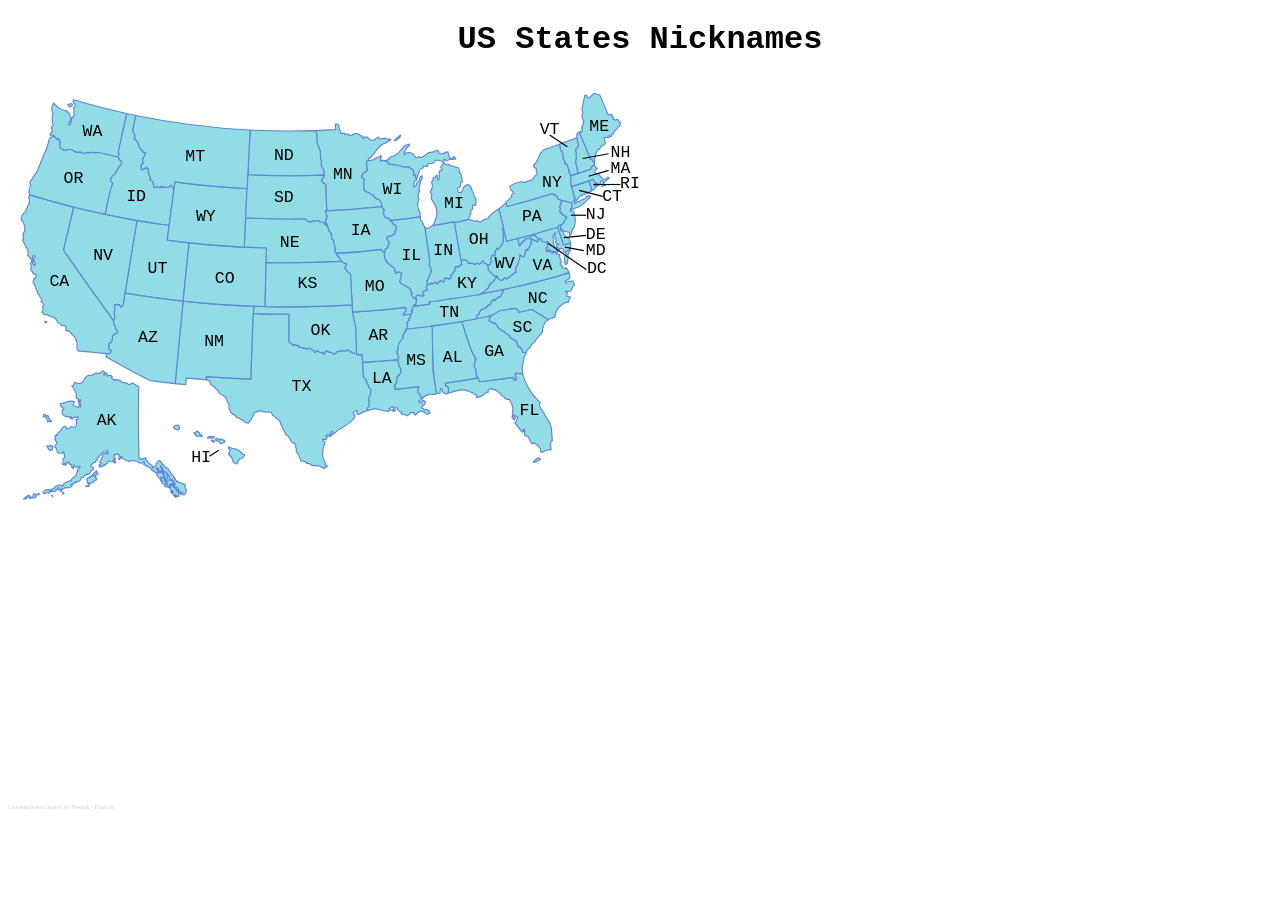
==== index.html @ b3bc98af "Rename main file to index.html" ====
<!DOCTYPE html>
<html lang="ru">
<head>
    <meta charset="UTF-8">
    <meta name="viewport" content="width=device-width, initial-scale=1.0">
    <title>US State Nicknames Interactive Map | StateMap</title>
    <meta name="description" content="Explore all 50 US state nicknames on an interactive map. Learn the meaning behind every state nickname in one place.">
    <meta name="keywords" content="US state nicknames, American states map, state nicknames interactive map, United States geography">
    <meta name="author" content="Alex Akimov">
    <meta name="robots" content="index, follow">
    <link rel="icon" type="image/png" href="favicon.png">
    <style>
    .cmm-usa{display:none;margin:0 auto;padding:10px}.cmm-usa svg{width:50%;;z-index:99}.cmm-usa svg path{stroke-linecap:round;stroke-linejoin:round;stroke-miterlimit:10}.cmm-usa-hover-state-info{position:relative;margin:-40px auto 20px auto;display:none;box-sizing:border-box;padding:.75em;width:300px;border-radius:10px;background:#fff;box-shadow:0 0 20px #999;font-size:14px;z-index:100}.cmm-usa-hover-state-info span{display:block;line-height:1.5em}.cmm-usa-hover-state-info span:first-child{font-weight:bold;text-align:center}.cmm-usa-listview{width:100%;text-align:center;margin:1em 0}.cmm-usa-listview ul{vertical-align:top;list-style:none;display:inline-block;text-align:left;margin:0;padding:0}.cmm-usa-listview ul li{padding:0;margin:0}.cmm-usa-listview ul li span{display:inline-block;position:relative;height:12px;width:12px;border-radius:12px;color:black;text-align:center;line-height:12px;font-weight:bold;border:1px solid #999;opacity:1.0;margin-right:.5em}.cmm-usa-listview ul li span::after{content:"\2B9E";position:relative;color:#333;font-size:12px}.cmm-usa-listview ul li a{display:inline-block;margin:.5em 1em .5em 0;color:#ccc;text-decoration:none}.cmm-usa-listview ul li a.cmm-usa-live-link{color:#000;text-decoration:underline;cursor:pointer}.cmm-usa-title{width:100%;text-align:center;font-weight:bold}.cmm-usa-credit-link{text-align:center}
    </style>
</head>
<body>
    <h1 style="font-family:'Courier New', Courier, monospace; text-align: center;">US States Nicknames</h1>
    <!-- HTML start -->
    <div id="cmm-usa" class="cmm-usa" style="display: flex;justify-content: center; align-items: center;">
        <div class="cmm-usa-title">

        </div>
        <svg class="cmm-usa-svg" version="1.1" xmlns="http://www.w3.org/2000/svg" xmlns:xlink="http://www.w3.org/1999/xlink" x="0px" y="0px" viewBox="0 0 535 350" preserveAspectRatio="xMidYMid meet">
            <defs>
                <filter class="cmm-usa-blur-filter">
                    <feOffset result="shadowState" in="SourceAlpha" dx="1" dy="1">

                    </feOffset>
                    <feGaussianBlur result="blurredState" in="shadowState" stdDeviation="3">

                    </feGaussianBlur>
                </filter>
            </defs>
            
            <g class="cmm-usa-states">
                <title>USA Map</title>
                <desc>An image of the United States, with clickable states.</desc>
                <a class="cmm-usa-state-tx">
                    <title>

                    </title>
                    <desc>

                    </desc>
                    <path d="M199.4251251,189.2160797c7.2743378,0.2913666,22.6705017,0.5180817,30.0319824,0.548233v23.984436 l1.1477966,0.1199341l1.9873505,2.1243134l1.2848663-0.4968262l3.7175598,0.942276l0.2227325,1.5418396h2.4498138 c0.832489,0.2917633,2.9932404,1.2310181,3.8717957,0.7366638l0.9593811,1.0450592l1.233429-1.1992493l2.021637,0.4968414 l0.9079285,1.353363l1.4219666,0.1199341l0.7537994,1.7131805l2.1928101-1.781723 c0.411377,1.0396729,2.0942993,1.6600189,3.0151978,2.038681l1.2164001-0.5995636l1.1134949,1.6788788l2.2785339-2.9809113 l1.3876648,1.0621643l2.723999,0.4625397l2.2784424,1.4733582l1.4048157-0.839447l0.2741699-0.9765167 c2.2579956-0.6747284,5.8496399-1.9001617,8.1204224-0.7709503l1.4561768-1.2677307 c1.1098633,0.4246368,3.0715942,1.5834045,3.8203125,2.5185547c1.1283264,0.3187256,4.4321289,0.8593292,5.0197144,2.0898895 l0.9935608-0.4968414l2.5869141,0.1884766c0.2617798,4.1310425,0.9211731,14.8753967,1.1820984,19.1361237 c1.0354309,0.4924011,2.3343811,2.5057373,2.8609619,3.4777374l-0.3939819,1.3020325l1.6788635,1.8845062l0.1542358,1.5418396 l1.5760803,1.4219208l0.394104,3.2036285c-0.2792969,1.2515259-1.0801392,3.8928833-1.9187317,4.8825378l0.513916,1.23349 l-0.6338501,1.3876648l0.7194824,0.8223572l-0.0342712,2.5526123l-2.0043945,3.0323486l1.0108032,1.5075378 c-2.0828857,0.1380615-6.2738647,2.2582397-8.0690613,3.2893372l-1.627533-0.6167297l0.3426514-2.8781738l-1.3020325,0.0856934 l-0.5653687,1.0793152l-1.421875,0.2398071l0.3425598,1.7988281l0.7880859,0.137085l0.2912292,2.3127747 c-2.8308411,4.9264221-9.2406616,8.2242126-14.0994568,10.758728c-0.9596252,1.0215759-3.1555481,2.9177856-4.4371948,3.4946594 c0.0000916,0.0001831-2.7238159,2.4500732-2.7238159,2.4500732l-0.3939819-0.7538147l3.4605408-2.5869141l-1.2677307-1.3362732 l-0.9250793,0.5482483v1.7303162l-1.4562683,1.2848816l-1.1477966-0.719574l-1.9187317,1.2677307l1.8502502,0.7367249 l-1.4734192,2.4840698l-0.7194824-0.6167297l-2.2614136,0.1027832l0.9936523,1.5932617l1.2848816,0.513916l-1.7303162,5.4307861 l-0.3426514,6.7327576c0.2453308,1.4515686,1.4425659,4.0793762,2.2442627,5.3108521l-0.0684814,2.0386963l1.5760803,0.4796753 l-0.0513306,1.23349l-2.3470459,0.6338501l-0.0343018,0.9251404c-0.7138367-0.3313904-2.7796631-1.1704407-3.117981-1.9530334 c-1.5922394-0.6454468-5.1495514-0.7624512-6.8527069-0.6510315c-0.8998413-0.6984558-2.8785553-1.9324341-3.9917297-2.1928406 l-0.7708435,0.2741089l-1.5932312-1.6104126l-3.1008453-0.3083496c-0.8218384-0.9920044-1.7719421-4.2077026-2.1243134-5.4479675 c-0.0001068,0.0000916-2.0729828-2.6724548-2.0729828-2.6724548l0.1027832-2.2956543l-0.7024536-1.0964355l0.2741699-1.6960449 l-1.4048157-2.004425l-1.3020325-0.2912292l-1.3362274-1.2334595l-0.5825195-1.6275635l-2.1071777-2.9980469 c-1.8202209-0.5857544-2.501297-1.7095947-2.7751617-3.5292664c-0.0001678,0.0001526-1.7990875-2.84375-1.7990875-2.84375 l-0.5139313-2.0215149l-1.1306458-1.4562073c0.0334473-2.6547852-1.8124084-4.0428162-3.8889313-5.2594604l-0.5310822-1.1135559 l-2.175766-0.9936218l-1.4732971-2.7582397c-0.6101227-0.052002-3.6165771,0.0467834-4.0602264-0.4283447 c0,0.000061-4.0259094-0.2911377-4.0259094-0.2911377l-1.8331146-0.976532l-0.9765167,1.3705139 c-0.796875-0.3670349-2.1825562-0.0852356-2.9637604,0.1884766c-0.8404083,1.0798645-2.1936646,4.5889587-2.689621,5.8934021 c-0.0000763-0.0000916-2.8439941,3.4091187-2.8439941,3.4091187l-2.9466095-0.9593811l-1.3534851-1.4562073l-1.8159485-0.513916 l-0.7023621-0.9079895l-2.6725464-0.8223267l-2.3470459-2.5012207l-0.7880859-0.1027832l-1.7988129-1.5761414l-1.7131805-3.5976868 l-0.1199341-3.8374939l-1.5589447-2.004425c0.2449188-2.2520752-1.9241486-4.1636963-3.5636139-5.3278503 c-1.9550476-0.3887939-3.6685181-2.3450012-4.4198303-4.1117096c-1.1704712-0.2596588-2.4863892-2.3832245-3.0835876-3.2894897 c-0.0001068,0.0001678-2.6041565-1.4388885-2.6041565-1.4388885l-1.6445923-3.4092102 c-0.7982635-0.2843933-2.0862732-1.1605377-2.5868988-1.8502502l0.2911987-1.6446381 c11.1124268,0.8361511,26.4696655,1.7632599,37.5699005,2.1243286c0.4809875-14.7243958,1.6562042-40.602478,2.038681-55.5753632 L199.4251251,189.2160797z"/>
                    <text text-anchor="middle" x="240" y="255">TX</text></a><a class="cmm-usa-state-wv"><title></title><desc></desc><path d="M410.9507446,116.8687897l2.5526123,11.1527252l9.5938416-2.3812866l1.4047241,6.2702179l3.2207642-4.265831 l0.9936829,0.1713257l0.9765015-2.4669724l1.5247498,0.5824661l1.7645264-0.2398148l0.651001-1.7988663l1.5247498-1.1135483 l1.7988281,0.7195587l1.0621643-0.4796906l2.4498291,3.1350861l-0.4283142,2.5697632l-5.7905273-2.7239456l0.4112549,1.3362732 l-0.4454346,1.3705215l0.4111328,1.0450592c-0.4245605,0.7720184-1.8039551,4.0546722-2.7068481,4.368576l-0.3768311,1.6789246 l-1.4219666-0.7366486c-0.2796631,1.2223969-1.0737915,5.0355377-1.6960449,6.0817413l-1.6789856-0.1541748l-1.9872131-1.23349 c0.1664429,1.0994263-0.074707,3.2091217-0.4113464,4.2657928c-0.8144531,0.6549683-1.1568909,2.9315491-1.2845459,3.8890839 c-0.800293,0.9168701-1.6504822,3.1199493-1.9015503,4.3000031c-0.0001831-0.0001221,0.4623108,2.2441406,0.4623108,2.2441406 c-1.525238,0.1923828-4.5770264,3.0894775-5.6705933,4.0775757c-0.0000305-0.0002136-2.4670105,1.3531952-2.4670105,1.3531952 l-1.5760803-0.9593658l-1.5760803,2.038681l-1.1136169,0.3083649l-1.9015808-0.6681213l-1.8331299-2.0044403l0.1199341-0.805191 l-1.490448,0.0513916l-1.5932312-0.9079742c-0.4972839-0.5393677-2.1864319-2.815033-2.9980469-2.8610229l-0.7709656-1.5589447 l-0.9765015-0.6681671l0.257019-1.6789246l-0.5653992-1.8844452l2.4841309-0.8737335l-0.0171509-1.6103973l0.9936829-0.5310669 l-0.8395386-2.1928711c0.2158813-0.7437134,0.7361755-2.943512,1.421936-3.4091949l1.7646179,0.8908234l0.5310974-1.2334747 c-0.7956238-2.5704803,0.2850647-3.6153717,1.8501587-5.4478912l0.8395386,0.6510162 c1.4788513-0.3079834,3.4768982-4.5903931,4.1629333-5.7221832c0.1638489-1.3926926,0.0873718-4.2365189-0.0686646-5.6361771 c0.0001221,0.0000153,0.5141602-2.2271423,0.5141602-2.2271423l-0.3769531-1.8844528l-0.9079285-1.0450592L410.9507446,116.8687897z "/><text text-anchor="middle" x="412" y="151">WV</text></a><a class="cmm-usa-state-fl"><title></title><desc></desc><path d="M389.2105713,243.7292938c0.2724609,0.4490662,1.392395,3.1981812,2.0043945,3.272171 c6.3641968-0.8191223,21.999176-2.8395996,28.1645813-3.6833191l0.90802,2.4498291l1.3876648-0.4454498 c0.1026917-1.2250977-0.2769165-3.4675293-0.8565674-4.5570374l0.6338501-1.0450134 c1.3600159,0.2159119,4.3554077,0.5038757,5.6877441,0.1370239c1.5484619,6.0483856,4.8167725,12.9046173,8.6004028,17.8682404 c-0.0003357,0.0001526,3.6316833,4.1460571,3.6316833,4.1460571c0.7629089,0.6381531,2.3074951,2.1976013,2.655426,3.1522217 l-0.5653992,0.7538147c-0.294281,2.5586243,2.3227844,5.7290039,3.7349854,7.6236267 c1.0573425,2.0837402,3.4570923,6.1071167,4.7795715,8.0347595c2.4986572,4.1846008,1.434021,10.5763245,2.4497986,15.1787415 l-1.1650391,0.9593811l-0.5652771,2.8781128c0.4361267,0.7686768,0.5062866,3.3716125,0.5482178,4.2486877l-1.2848816-0.4111328 c-1.7528381,0.4034424-5.1320801,1.6119995-6.6299744,2.6040039l-1.2335205-1.0279236l0.3255005-1.747406 c-2.2280884-3.1068115-2.6786194-4.5118713-6.7327576-5.3622437l-0.6338806,0.7023926l-1.7131653-2.6040039 c-0.2552185-1.1321716-1.0012512-3.0822144-1.9187317-3.8546448l-2.2442627-0.2398682l-0.6510315-1.7987976l0.5653992-1.4390564 l-0.5653992-2.5869141l-0.9936523,0.7194824l0.5653687,1.4733582l-1.0621643,0.5653381 c-2.1028137-2.1454163-4.3197021-5.7150574-6.4586792-7.7949219c0.8527222-0.9143982,2.1795044-3.7786255,2.6896973-4.93396 l-3.3750305-1.747406l-0.3596802,1.2505798l1.6960144,1.1650085l-1.1477966,1.7131653l-1.8674011-1.9701843 c0.300415-1.0645447,0.4826965-3.1587524,0.2910156-4.2486572c0.0001831,0,0.4970703-2.8952637,0.4970703-2.8952637 c0.1718445-2.441925-1.9803467-6.3374939-3.117981-8.3945312l-1.8330994,0.119873l-2.0900269-0.9936218l-0.7709656-1.490448 l-2.141449-0.8051758l-0.4454346-1.815979l-1.4219666-0.394043l-1.4048157-1.7817078l-4.5227051-1.8844604l-2.5869141,0.5653229 l-0.8565979,1.2677307l0.5139465,0.976532l-2.1243286,0.5653839l-2.7924805,2.398407 c-1.0331726,0.6904602-3.9465027,1.5424805-5.1566772,1.8673706l-0.0171509-1.4562073l-1.353363-1.5246887 c-2.4375916-1.3340149-7.4801941-3.3179321-10.2449646-3.6144409c-3.809906-0.2975769-9.2972412,1.8233795-12.8657227,2.9976501 c0.8385925-0.9633789,0.651001-3.8378601,0.5995789-5.0024261l-2.6040649-1.7645721l0.0514526-1.9016418 C368.568512,247.208786,382.5970764,245.0120087,389.2105713,243.7292938z M436.3056946,315.3056946 c0.0365295-1.1504822,2.8528748-3.1696777,3.6147766-3.8374939l1.6618347,0.3768921l0.7195129,0.9936218l-2.8096313,1.1307068 l-1.7473755,1.1649475L436.3056946,315.3056946z"/><text text-anchor="middle" x="433" y="275">FL</text></a><a class="cmm-usa-state-il"><title></title><desc></desc><path d="M314.8587952,110.3929367c5.893158-0.6434097,20.0837708-2.2598877,25.7662048-3.2207184l0.0171509,2.3984299 l1.7987976,2.5697632c0.3677368,0.9730301,1.3097839,3.4132233,2.072998,4.1115799 c-0.0001221,0.0000229,2.1927795,14.990303,2.1927795,14.990303l2.0043945,14.2536163c0,0-0.8222961,2.7924805-0.8222961,2.7924805 l1.6960449,2.0043793c-0.3701782,0.8275146,0.0891418,2.4008942,0.3939819,3.1865387 c-0.4366455,1.0524445-2.7778625,6.0958405-2.843811,7.1439056l-0.8908997,0.8737335l0.3598022,3.7689972l-1.0450134,1.9358521 l1.0621643,2.1586151c-1.0272827,0.1572571-2.8514709,0.9279938-3.7005005,1.5247498l-0.1199341,1.6788788l0.9765015,1.2163239 l-1.3362122,1.0793152l-3.7347107-1.3362732l-0.9423218,0.3255005l-1.233429,2.072937l0.5653687,0.8908844l-1.5932312,0.0685425 l-2.6383667-3.3407135l0.7881165-1.4390564l-1.1307678-1.6275482l-0.1712646-1.8502045l-3.563446-2.3127899 c-1.1260681-0.568634-4.7374878-2.2035217-5.4135742-3.3064117l-0.2741699-1.370575l1.4562683-3.8374939l-0.4454651-1.0107574 l0.7709656-1.7988129l-3.3921509-1.0793152l-0.8051453,1.2505951l-1.1820984-0.5139313l-1.0450134-3.9402924 c-4.4965515-2.7424469-8.3095398-5.6849823-8.6342163-11.3756256c0.5573425-1.04776,0.8832703-3.4820709,0.9249268-4.6596985 l2.1586304-1.1135559l0.0341797-1.7303162l1.1136169-1.5418549l-0.0684814-2.1243134l-1.7646179-1.7474747l0.3939819-2.038681 l3.563446-1.0450134l2.7068176-1.8844986l0.0513611-1.8502045l1.0621643-0.9765244 c0.1010132-0.9328766,0.2324219-3.0505371-0.2227478-3.9060364l-2.2270813-1.0964508l-1.0107117-1.8673553L314.8587952,110.3929367z "/><text text-anchor="middle" x="333" y="144">IL</text></a><a class="cmm-usa-state-mn"><title></title><desc></desc><path d="M252.0367279,34.3280296c3.9474945-0.1361427,12.8573456-0.5757866,16.8748322-0.7880478l-0.2913208-4.779768 l1.5932312,0.0685406l1.1136169,0.8737354c0.2578125,0.9589787,1.7673035,5.3837986,1.5419006,6.3216152l0.8565674,0.6852608 l2.6896057,0.0513916l0.2056885,0.5482292l3.2892456,0.0684891l0.5310974,1.3705711l2.6382446-0.5824738l0.8908691-1.0964546 l2.9809265-0.205574l2.1929016,0.8565865l0.7023621,1.1992416l1.2163696-0.2398682l1.3876953,2.6896973l0.513916-1.5761452 l2.3983765,0.0342979l2.6383667,2.3127441l2.4155273,0.5653763l1.4391174-0.5824738 c0.6066589-0.5853386,2.2269897-2.3078804,3.1521606-2.3127937l0.8395691,1.6789284 c1.2522583-0.0718803,3.9893799-0.3609276,5.1565552-0.7880974l2.3470459,1.2677841l0.9251709-0.5825272l1.4219666,0.5311317 c-1.5752563,1.3802719-5.4784851,3.4167519-7.4182129,4.2312965c-2.5171204,1.7233734-5.3517456,5.4793739-7.0067749,8.0007668 c0-0.0000267-4.7625732,4.7112007-4.7625732,4.7112007l0.7709351,0.9422226l-0.6853027-0.4625359l-1.55896,1.5932388 l0.6509094,6.9212341l-0.4111328,0.7709503l-2.9637451,1.8159637l-1.1649475,2.2784958l0.0343018,1.7817154h0.9593506 l1.233429,1.4562073l-0.8222656,2.0043869c0.2882385,1.8144455,0.7434387,4.8676376,0.1884155,6.6642685l3.4948425,2.1585693 l0.7709351-0.1198883l1.2505798,1.3362732l2.7068481,1.0450134l0.6338806,1.627533 c0.7943726,0.5217667,3.0636597,2.2557068,4.0945129,2.0557785l2.0558167,2.6211548 c-0.0969849,0.991127,0.0006714,2.5012436,0.582428,3.3578568c-14.972229,1.6347122-31.9122314,2.9171066-46.9580688,3.563385 l-0.9593506-22.3226547l-2.0386963-1.2848816l-1.627533-2.3470383l2.2614136-2.7582397 c0.2792358-1.8149796-0.0176697-4.5484695-0.4283142-6.3387146c-0.6681824-0.1758881-1.5633545-3.1129761-1.8159485-3.649128 c0,0.000061,0.137085-3.7689438,0.137085-3.7689438l-0.6681519-0.890831l-0.4111633-7.2295952 c-0.4008331-1.2632446-3.3636017-7.1544647-2.5524597-8.4630394c-0.218399-1.1677094-0.722641-3.9631882-0.0858917-5.071022 L252.0367279,34.3280296z"/><text text-anchor="middle" x="275" y="75">MN</text></a><a class="cmm-usa-state-md"><title></title><desc></desc><path d="M440.4687195,126.1541595l-2.4498291-3.1350861l-1.0621643,0.4796906l-1.7988281-0.7195587 l-1.5247498,1.1135483l-0.651001,1.7988663l-1.7645264,0.2398148l-1.5247498-0.5824661l-0.9765015,2.4669724l-0.9936829-0.1713257 l-3.2207642,4.265831l-1.4047241-6.2702179c10.0081787-2.6111603,23.7706299-6.3810959,33.6466675-9.4738464l5.1738281,14.9388733 l5.961792-1.7303162l-0.3255005,5.6534424l-3.4263611,1.4904633l-0.2740479,0.6510162l-2.1071777-0.1541901l-0.4112549-2.4669647 l-1.8330078-0.7880554l-1.2163696,1.2848816l-2.3128662-2.329895l0.0343018-1.7817078l1.8331299-0.2912598l-2.8781433-1.524704 l0.8222961-3.2036209l-1.5417786-1.4562073l0.6338501-3.9745789c-0.4969482,0.6902313-2.4086914,2.8957825-2.2956848,3.8203964 l1.0450134,2.0900726l-0.6680603,2.1414642l1.1306458,4.0088196l1.6446838,1.3705292l1.3362122,3.8717804l-2.6382446-1.23349 c-0.8348083,0.1929474-2.5270386,0.3630371-3.3235779-0.0342865l-1.3876648-1.6103363l-1.490448,1.5418396l-1.0108032-1.3020325 l0.8565674-2.2270966c0.0515442-1.0267639,0.5477905-2.885376,1.1992493-3.70047l-1.5419006-0.8908844l-0.5310669,0.9422913 l-4.4199219-1.4904633l0.3940125-1.1306992l-1.2848816-0.7024078L440.4687195,126.1541595z"/><text text-anchor="middle" x="489" y="140" class="cmm-usa-outer-label">MD</text></a><a class="cmm-usa-state-ri"><title></title><desc></desc><path d="M483.2295532,77.0031967l3.5291443-1.439064l1.4391174,2.6554031l2.1756592,0.7880936l0.7880859,1.9016037 l-1.9015808,0.7366486l0.0856323-1.7474213l-1.3363342-0.0171432c0.3284912,0.8681488,0.8935547,2.7630844,0.5653992,3.6833649 l-3.0494995,1.8159561C486.230835,84.4808884,483.4637451,77.9589005,483.2295532,77.0031967z"/><text text-anchor="middle" x="518" y="83" class="cmm-usa-outer-label">RI</text></a><a class="cmm-usa-state-id"><title></title><desc></desc><path d="M84.9337845,56.7363701c0.4803848-1.2456055,0.289032-4.1598473,0.1025696-5.465065 c1.5172577-6.9910011,5.3554916-24.6079502,6.9727936-31.3510761l7.7949753,1.6446857l-2.6211548,12.4889984l1.9529953,5.2766075 l-0.8222961,1.7474174l2.8952713,2.8610229l2.4326782,5.9789581l2.2271042,1.9530449l-0.1027832,0.8565865l2.4669724,0.3426056 c-0.3437576,1.2111397-1.3627396,3.4408836-2.1073303,4.4541893c0.0001602,0.0000725-0.6166077,2.8610954-0.6166077,2.8610954 l0.4796829,1.8673515l-1.781662,1.1649475l0.3254547,1.3705215l-0.685257,0.942276l1.5589905,1.8673477l3.2379227-1.9358902 l1.6446381,0.9936142l-0.137085,2.4498825c0.310257,0.9822998,1.0551758,4.1698303,2.038681,4.7283249l-0.4111481,2.3813324 l1.7131729,0.8223419l1.0621643,1.3533707l0.3083572,3.5805283l0.9251251,0.8394928l1.6617813-1.1136093l2.7753372,1.1650009 l1.0964584-1.3534241c1.0156097,1.0202637,4.8102875,0.9275055,6.1160431,0.9765244l2.1585617-2.0558319l2.3641815,3.7518539 c-0.8116913,6.1981354-3.2195435,24.6355057-4.0430603,30.5287704c-17.4053345-2.3119812-37.0278549-5.5837708-54.15345-9.3882065 c0.8291016-3.2134552,4.2313461-23.9494934,6.5785751-26.0745087c-0.8848953-0.6303253-1.9501266-2.6171341-2.3641891-3.5976791 l2.6040649-3.8888855l1.0450058-0.2741165l1.2677841-1.6274796l0.08564-1.1136093l1.3362732-1.284874l0.890831-1.987236 l2.5183716-3.1351395l-0.6509628-2.3812866l-1.3191833-0.7537994L84.9337845,56.7363701z"/><text text-anchor="middle" x="100" y="94">ID</text></a><a class="cmm-usa-state-nh"><title></title><desc></desc><path d="M473.0533142,40.4440727c-0.0466614-0.9710999-0.0253296-3.1239281,0.4111328-4.0088234l1.6618347-0.7195549 c2.4964294,5.6799774,7.3022461,16.7546692,9.336731,22.682457l1.8502502,0.9079819l0.4454346,1.3533707l1.2848816,0.3940468 l-0.137085,2.5869102l-0.9935608,0.205574l-1.4391174,1.4048119l-0.8222961,1.9872894l-9.9535217,3.2550201l-1.0279846-0.7024078 c0.2187195-1.4764404-1.3308411-7.3103867-1.6789551-8.8228149c0.0000916-0.0000191,0.5654602-4.1801682,0.5654602-4.1801682 c-0.1265259-0.8656883-0.3150024-2.876812,0.1198425-3.6833153l-1.096344-2.1414642 c0.9343872-0.7281761,2.3516541-2.9420738,2.9294434-3.9745789l-0.3255005-1.9701385l-1.0621643-1.0964546l0.4111633-2.2442551 L473.0533142,40.4440727z"/><text text-anchor="middle" x="510" y="57" class="cmm-usa-outer-label">NH</text></a><a class="cmm-usa-state-nc"><title></title><desc></desc><path d="M410.7623291,168.760788c18.0994568-3.1034393,38.3350525-8.7991943,55.883728-14.1507874 c-0.087616,1.1140594,0.1584167,3.2164307,0.6852112,4.2144012c-0.6789856,1.045166-3.264801,2.4725037-4.3514404,3.0322876 l0.8908997,1.5076141l2.7067261-1.4733124l2.861084-0.102829c0.7530212,0.7062836,1.3588867,2.5920715,1.5246582,3.5805664 l-1.421875,1.1135559c-0.2150269,1.0078888-0.9403687,2.874649-1.6103821,3.6661682l-4.6598816,0.5996246l1.7303162,1.1306915 l-0.6852112,2.7068024l3.5291443,0.6339111l-1.2848816,2.0043793l-0.4454346,2.3299561 c-4.0292969-0.6085205-7.1206665,3.0128174-9.3881531,5.8078461c-0.0001221-0.0002136-1.7474976,3.5460663-1.7474976,3.5460663 l-0.4454346,3.3578033c-1.2079163,0.35495-4.9168091,1.2500916-5.7220459,2.2956543l-13.8595276-8.7200623l-11.1356201,2.4841309 l-0.137085-1.4390564c-0.668335-0.6227264-2.113739-2.0880432-3.1352234-1.9870758 c-1.6044922,0.2590332-12.0357666,2.1451111-13.3969421,2.1754913c-0.456543,0.6476288-5.9411926,3.5909729-6.7156372,4.0602112 c-2.8644104,0.7640991-9.1052551,2.0108948-12.0606995,2.5355225l-0.1884155-2.9466553l1.9187622-0.6852722l0.3768311-2.0215302 l2.1586304-2.4155731l2.7924805-0.6338654l2.0729675-2.4327393l2.3127441-1.062149l0.4625854-2.0044403l2.3812256-2.2956543 l1.0964661,1.0621643c0.475647-1.0715332,1.8278198-2.5013123,2.8267822-3.1008453l1.8501587,0.1027985 c0.2496948-1.4366608,1.5479736-3.9013672,2.4499207-5.0367432L410.7623291,168.760788z"/><text text-anchor="middle" x="440" y="180">NC</text></a><a class="cmm-usa-state-vt"><title></title><desc></desc><path d="M458.0630493,45.9262505c4.3259888-1.6441612,10.7016907-3.6460266,14.9902649-5.4821777l0.4796448,1.2334862 l-0.4111633,2.2442551l1.0621643,1.0964546l0.3255005,1.9701385c-0.5827332,1.0395508-1.9906006,3.2402954-2.9294434,3.9745789 l1.096344,2.1414642c-0.4345703,0.8057289-0.2467957,2.8134918-0.1196594,3.6833649 c-0.0001831-0.0000496-0.5655518,4.1800995-0.5655518,4.1800995c0.3539124,1.5357704,1.891571,7.3118935,1.6788635,8.822834 l1.0279846,0.7024078l-6.9212952,2.1928635c-0.989563-1.5581894-2.2986145-9.1541367-3.8031921-10.3818321l-1.0964661,0.2569656 l0.1027832-1.8331108l-1.8159485-3.032299c0.2533569-2.395771,0.1903992-5.3172836-1.8844604-6.9554787 C459.2523499,49.4607925,458.6156311,47.0785904,458.0630493,45.9262505z"/><text text-anchor="middle" x="450" y="37" class="cmm-usa-outer-label">VT</text></a><a class="cmm-usa-state-ct"><title></title><desc></desc><path d="M468.5819397,81.6630325c2.6190186-0.7642059,11.8385925-3.9057159,14.5791321-4.8311615 c0.2874756,1.1214981,3.0401611,7.4490738,2.3641052,8.5487671c-0.6365051-0.3343353-3.7961121,2.0728073-4.3171387,2.3470459 c-0.3064575-0.3522949-4.6021118,1.7733002-4.9682312,1.884491c-0.0000305,0.0000076-5.053894,5.2765579-5.053894,5.2765579 l-1.0621643-1.1820908l1.7303162-2.0729294l-0.9250793-0.7709427L468.5819397,81.6630325z"/><text text-anchor="middle" x="503" y="94" class="cmm-usa-outer-label">CT</text></a><a class="cmm-usa-state-de"><title></title><desc></desc><path d="M456.743866,116.1663818l0.7709351-1.5076065l2.329895-0.4968338l-0.4454346,1.7131729l-0.582428,0.5824738 l0.6338806,2.2956467l1.8844299,1.3534241l1.2678528,2.9638062l2.7410278,2.4326782l1.1136169,0.1027908l1.4218445,3.7690048 l-5.961792,1.7303162L456.743866,116.1663818z"/><text text-anchor="middle" x="489" y="126" class="cmm-usa-outer-label">DE</text></a><a class="cmm-usa-state-nm"><title></title><desc></desc><path d="M199.6307983,183.0315552l-0.2056732,6.1845245l-0.3939972-0.0171356 c-0.3863068,15.0779419-1.5542297,40.7565613-2.038681,55.5753632c-11.0872803-0.3603058-26.4729462-1.2891083-37.5699005-2.1243286 l-0.2911987,1.6446381l1.0792999,1.0964508l-17.7656555-1.5247498l-0.4796906,5.5335693l-8.9256134-0.8737335 c1.6108704-17.2665405,5.0233002-52.4378815,6.7499084-69.7775421 C158.6772461,180.7346497,180.6569672,182.5529938,199.6307983,183.0315552z"/><text text-anchor="middle" x="166" y="217">NM</text></a><a class="cmm-usa-state-ca"><title></title><desc></desc><path d="M10.1023111,88.7726898C21.5784893,92.2194519,35.5510521,96.2388,47.1925163,99.2230606 c-2.2801781,9.8792419-6.4360695,26.553894-8.6172638,36.4049454c12.2596474,17.673111,29.8033791,42.2612762,42.4524498,59.7726593 l-0.2226715,1.7131805c1.0188675,1.1692963,1.8738708,4.0495148,2.1240616,5.5507812 c0.0002594-0.0001221,1.7648239,2.158493,1.7648239,2.158493l-1.4219131,1.3876801l-1.7645645,0.5310669l-1.5419006,2.038681 c0.0557709,1.1406555-0.028923,3.5564728-0.5995636,4.5741577l-2.2785568,1.4219513l0.1884766,1.7645721l-0.6510086,2.0557709 l0.2741089,0.8052063l1.6446304,0.5482178l0.2569656,1.4048157l-0.9422226,1.7303314 c-1.0399323,0.6030884-25.6812553-2.3201752-27.1880608-2.3128052l0.0513954-1.1478424l-0.9936714-0.7537994 c1.1829491-4.6027222-0.535244-8.3625641-3.5294685-11.7865448c-0.843605-0.5400696-2.1081963-2.120224-2.6379662-2.9638672 l-1.7645683-0.0513916l-1.4562073-0.805191l0.4282913-1.1649475l-0.8222885-2.5526581l-2.929512-0.3255157l-3.7690048-2.723938 l-0.2569656-1.4219055L30.506218,192.45401l-3.1350842-0.7024078l-2.4841232-1.4219666l-3.3406582-0.4967804l-0.1884766-1.0107727 l-1.1820946-1.0450592c0.5851746-0.6535492,1.0003815-2.2294769,1.0621605-3.0836945l-0.4282932-0.9079742l0.839489-1.7988586 l-0.3768997-1.5076141l-1.7303219-1.4219055l0.7024078-1.8159637c-0.9991245-0.5247345-1.8899593-2.5923309-2.2614021-3.5805206 l-1.027916-0.7537994l-0.1541786-1.4562073l-0.9593735-1.5761414c-0.4895487-1.4986267-1.7673759-5.2248077-2.9124165-6.3387146 c-0.099206-1.0461578,0.1521235-2.988266,0.6510143-3.9231873l1.010767-0.0171509l0.7880974-1.6788788l-0.3255072-1.747467 l-2.2442541-0.9250793l-2.1072226-3.6833038l0.5310802-1.9701996l-0.5824728-2.2613525l0.8223419-3.1351318l1.0964041-0.0856323 l-0.2398176,2.7753296l2.0900745,1.6617737v-2.0729218l-1.2163906-1.8331146l0.5310793-1.2677765l-0.8394384-0.8051453 l1.7474184-0.9080353l-0.90798-1.5418396l-1.0278625,0.1713257l-0.7195559,3.3749542l-1.935895-1.3362732 c-0.3129473-0.7797546-0.9724655-1.9276428-1.7816629-2.295639l0.4111452-2.6383057l-0.8223429-2.9295197l-1.5076013-1.9358978 c-0.1795859-1.3137665-1.7959404-4.1838074-2.4669745-5.3279419l0.7538006-1.5932846l-0.1712756-4.1116104l1.1649456-2.0557785 l0.1713281-3.5976715c-0.4968605-1.7669373-1.9151223-5.2051926-3.1522861-6.5785828 c-0.3467846-2.666832,2.3521872-5.0619125,3.9748187-6.8356018c0.2674379-1.4550552,2.132071-5.1762543,2.8095145-6.5272141 c-0.0001268,0.0000305,0.2396898-3.4605637,0.2396898-3.4605637l-0.7366514-1.1992416L10.1023111,88.7726898z M22.5913639,195.7946625l1.798811,0.1541901l-0.8222904,1.4391022L22.5913639,195.7946625z"/><text text-anchor="middle" x="35" y="166">CA</text></a><a class="cmm-usa-state-nj"><title></title><desc></desc><path d="M460.7012939,93.4325256l8.2918091,2.038681v4.1116104 c-0.02771-0.0002747-0.1159973,0.0059586-0.137085-0.0170975l-0.2055664,0.5824738l-0.9422302,0.5824738l-0.0171509,1.7131729 l2.6382446,0.3255081c0.7578735,0.6492004,1.3382568,7.072403,1.5247192,8.051918 c0.0000305-0.0000305-0.8051147,4.1116257-0.8051147,4.1116257c-0.1886597,1.0400772-1.3251038,2.8249893-1.9875183,3.6318665 c0.0001831,0.0000534-0.7364807,3.5634308-0.7364807,3.5634308l-1.4389954,1.1306992v-2.8609695 c-2.4431152,0.068161-5.2056274-0.6250916-7.1268616-2.1928558l0.1199341-0.0856934l0,0l0,0 c-0.0212708-0.014946-0.0301819-0.0535965-0.0514526-0.0685425c0.0041809-0.0191498-0.0057678-0.0529251-0.0170288-0.0684891l0,0 c0.012146-0.0865555-0.0306091-0.1733322-0.0343018-0.2569656l-0.0171509-0.0171509v-0.0171432h-0.0343018v-0.1713333 l0.0171509-0.0170898l0,0c0.002655-0.0120316,0.020752-0.0744476,0.0171509-0.0856934l0.0171509-0.0170975 c0-0.0221329,0-0.0814667,0-0.1027832l0,0c0-0.0080414,0-0.0262604,0-0.0343018h0.0171509 c-0.023468-0.0351715-0.0279846-0.1018524-0.0514526-0.1370239h-0.0171509v-0.0171509 c-0.0663452,0.0100403-0.1464844-0.0381317-0.2055664-0.0513916l-0.0170593-0.0171509 c-0.0135498-0.0055695-0.043396-0.0214844-0.0514221-0.0342484c-0.0376892,0.0132599-0.1226196-0.0347443-0.1542358-0.0513916l0,0 c0.0157776-0.2359619,0.0485229-0.8425217,0.1199341-1.0621567l-0.0171509-0.0171509l0.4454346-1.7131729l2.1929321-1.8502045 l-0.188446-0.7195587c0.5456848-0.7987213,2.5858154-3.1499786,2.3127441-4.2315369l-3.3235474-1.6446381l-0.4967957-1.4219589 l-1.4391174-0.4967804l-0.3255005-2.0558319l0.7024536-1.4733047l-1.0964355-1.1992416 c0.4699707-0.9053574,1.8625183-3.3321991,1.5760803-4.4028702L460.7012939,93.4325256z"/><text text-anchor="middle" x="489" y="109" class="cmm-usa-outer-label">NJ</text></a><a class="cmm-usa-state-wi"><title></title><desc></desc><path d="M297.2817078,59.8029137c2.1964417,0.4064674,4.7882996-1.4125328,6.4585876-2.6382484l1.0964661-0.0856895 l2.0386963-1.4390602l0.7880859,0.6510162l-0.9080505,1.8844986l0.0856628,2.141468l1.1820984-0.9079781 c1.1471863,0.2274284,3.6947021,0.807476,4.7626648,1.2334862l1.0621643,1.935894l9.0626526,1.3019791l2.8439026,1.14785 l5.2423096,0.1027832c0.7743835,0.7940445,2.5068665,2.1160355,3.5804749,2.4326782l0.5653992,2.5869064l-0.5310974,1.7988663 l2.0900269-0.0342941l-0.445343,2.1243668l1.4047241,0.8222961l-0.1369934,1.5075989l-1.5761719,0.5653229l-0.9935913,3.0494461 l0.1369934,2.2614059l1.9017029-1.5760956l0.976532-2.6211548l1.6445618-1.0964508l0.9422302-3.4605942l1.6618347-0.9593735 l0.1199341,1.6617813c-0.9877319,0.9835892-2.2588196,6.3493958-2.6553345,7.6921997 c-0.1722717,1.0731125-0.1871948,3.1342392,0.3254395,4.1286926l-0.976532,1.0963974l-0.3769531,2.8952713l0.6338806,2.4155807 c-1.3749695,3.6887894-1.3822632,7.8703003,1.0964661,11.101387c-0.2241821,0.9471588-0.0853271,2.7350082,0.2398682,3.6490707 c-5.6285706,0.9540863-19.9317627,2.5845337-25.7662048,3.2207184l-0.8907776-1.5589371l-3.1180115-0.8565903 c-0.7965088-1.0454865-1.4930725-3.4889603-1.6446838-4.7797699l0.8908997-1.5932388l-1.4219666-1.027916 c-0.0935669-0.8531799-0.5011902-2.4993896-0.9423523-3.2378769c0.0001221-0.0000458,0.0172729-1.9873352,0.0172729-1.9873352 l-2.0558167-2.6211548c-1.0210266,0.2051315-3.3118896-1.540535-4.0945129-2.0557785l-0.6338806-1.627533l-2.7068481-1.0450134 l-1.2505798-1.3362732l-0.7709351,0.1198883l-3.4948425-2.1585693c0.5550232-1.7966385,0.0997925-4.8498383-0.1884155-6.6642685 l0.8222656-2.0043869l-1.233429-1.4562073h-0.9593506l-0.0343018-1.7817154l1.1649475-2.2784958l2.9637451-1.8159637 l0.4111328-0.7709503l-0.6509094-6.9212341l1.55896-1.5932388L297.2817078,59.8029137z"/><text text-anchor="middle" x="317" y="88">WI</text></a><a class="cmm-usa-state-or"><title></title><desc></desc><path d="M30.9859047,39.3133698l1.7645683,2.038681l1.4733543-0.0856361 c2.4003754,2.2414551,1.4945984,4.4356422,1.027916,7.2124481c0.2370224,0.649147,3.3047562,2.1974831,3.8717384,2.5526123 l4.1629982-0.8908348l2.3641891,0.4111481c3.0780678,1.7968826,3.7869034,2.6209755,7.5208588,1.7817154l0.9251289,0.8394356 l2.5354614,0.3255081l2.3470421-0.6681099l2.5526657,0.2227211l0.5310783-0.4797401l4.2315445,0.6853142l1.353363-0.5310822 l17.2859726,4.0088196l0.8222885,2.4669762l1.3191833,0.7537994l0.6509628,2.3812866l-2.5183716,3.1351395l-0.890831,1.987236 l-1.3362732,1.284874l-0.08564,1.1136093l-1.2677841,1.6274796l-1.0450058,0.2741165l-2.6040649,3.8888855 c0.417511,0.9862823,1.4763412,2.9626236,2.3641891,3.5976791c-2.3159561,2.029068-5.7794952,22.9739761-6.5785751,26.0745087 c-20.8817101-4.2281265-43.3171005-10.3892365-63.6615524-16.5492706l-0.8565874-1.781662 c0.1372566-1.2591705,0.3405313-4.6910477,1.3534222-5.6192093l-0.4282932-3.6319733 c0.9872398-0.8830032,2.4308548-3.5110245,2.9979153-4.711319c0.0001383,0.0000916,2.3129339-3.0322037,2.3129339-3.0322037 c1.1469297-1.7989807,4.6044436-10.6518593,5.4820719-12.7802544c0.122942-1.4263229,1.7359161-4.3923836,2.4501343-5.6192322 c0.8300591-2.1287231,2.7158546-7.3670425,2.7922268-9.6451645l1.9187984-2.1757126L30.9859047,39.3133698z"/><text text-anchor="middle" x="47" y="79">OR</text></a><a class="cmm-usa-state-ne"><title></title><desc></desc><path d="M192.6753235,108.2514725c15.690506,0.8343201,34.6929932,1.0957184,50.4186859,0.8223419l0.291214,0.6338654 l4.1801453,2.2100067l1.6103973-1.3705139c0.8469543,0.4159393,2.8850098,0.108223,3.7690582-0.068718 c-0.000061,0.0001755,1.8330536,0.1885986,1.8330536,0.1885986l0.8222809,0.8908844 c0.9914246-0.2107086,3.2329407,0.8999786,4.0945129,1.3191223l-0.2055664,0.5653763l2.5011597,1.3533707l1.0793152,3.9917221 l2.1071777,2.3984375l-0.2740784,0.7708969l0.9593811,1.3363266l-0.4454346,1.2505798l0.2911987,1.8159637l1.6961365,1.0793076 c-0.7093811,0.9205017,0.8807983,4.8590088,1.1135864,5.8078003c-0.0054321,0.626358,0.2467957,2.8223114-0.325592,3.2891541 c0.8462524,0.8833771,2.1640625,3.4066467,2.6896057,4.5228882c1.1496887,0.5425568,2.615387,3.0102234,3.2037048,4.0772705 c-20.0764008,1.0692902-44.068161,1.4917603-64.1583862,0.9764709l0.3084717-12.3862152 c-4.6284027-0.1041565-14.0914154-0.4630432-18.7421265-0.685318L192.6753235,108.2514725z"/><text text-anchor="middle" x="230" y="133">NE</text></a><a class="cmm-usa-state-pa"><title></title><desc></desc><path d="M407.1646118,100.5764847c1.5188904-1.1454773,4.4921265-3.8731918,5.8591309-5.2252121l0.8222961,3.2893219 c12.1532288-3.077301,26.7311096-7.27668,38.700531-11.0499954l1.1820984,1.1136017l1.5247498,0.08564 c0.7962646,0.4792175,1.6038208,2.6407394,1.9187317,3.4605942c0.7892761,0.5567551,2.5760498,1.0757523,3.5291443,1.1820908 l-0.9422302,1.23349c0.2901611,1.0609207-1.1108398,3.5091476-1.5760803,4.4028702l1.0964355,1.1992416l-0.7024536,1.4733047 l0.3255005,2.0558319l1.4391174,0.4967804l0.4967957,1.4219589l3.3235474,1.6446381 c0.2926941,1.044281-1.7887878,3.4640427-2.3127441,4.2315369l0.188446,0.7195587l-2.1929321,1.8502045l-2.329895,0.4968338 l-0.7709351,1.5076065c-13.3976135,4.1502914-29.6268616,8.5447998-43.240509,11.8551331 C412.0328064,121.5316544,408.7017212,107.1648636,407.1646118,100.5764847z"/><text text-anchor="middle" x="435" y="111">PA</text></a><a class="cmm-usa-state-wa"><title></title><desc></desc><path d="M92.0091476,19.920229c-1.6007843,6.6683731-5.4704132,24.4248753-6.9725647,31.351244 c0.1895981,1.2966614,0.3762817,4.2185898-0.1027985,5.4648972l-17.2859726-4.0088196l-1.353363,0.5310822l-4.2315445-0.6853142 l-0.5310783,0.4797401l-2.5526657-0.2227211l-2.3470421,0.6681099l-2.5354614-0.3255081l-0.9251289-0.8394356 c-3.7489967,0.8399544-4.4385681,0.0134659-7.5208321-1.7819862c-0.0000267,0.0002708-2.3642159-0.4108772-2.3642159-0.4108772 l-4.1629982,0.8908348c-0.5835724-0.3656998-3.6205788-1.8941612-3.8717384-2.5526123 c0.4686279-2.7872734,1.3710976-4.9690971-1.027916-7.2124481l-1.4733543,0.0856361 c-0.6343727-0.7951431-2.1448231-2.5106277-3.049448-2.9809036l-1.6960258,0.2055702l-0.8394394-0.9422226l-0.0685406,0.1541786 l-0.0513935-0.5824738l2.1585636-2.0900726l-0.8565865-3.0152054l0.5139828-1.4390583l1.1991901-1.0964565l-1.0450115-1.8159599 c0.0897655-0.7801476,0.4269485-2.8266907-0.1371956-3.4947968c0.0001659-0.0000935,0.6168823-4.9511375,0.6168823-4.9511375 l-0.9936161-2.1928616l0.5481758-3.7347059l1.1992416-2.3299437c0.8985462,1.1857605,3.2259178,3.3919344,4.3686676,4.3685617 c1.399086,0.2362318,4.3019524,1.67488,5.5506248,2.3641996l0.8394394-0.3939972l1.8159599,2.1071701l0.8737335,0.1713276 c0.0870438,1.1386509,0.5441551,3.3733749,1.1135521,4.3686256c-0.2983551,1.3524723-1.3079987,3.8319607-2.1757126,4.9167995 l0.8565865,0.9250774l1.3876686-1.2163391l-0.1199341-2.4498253l1.0450096-2.7067928l2.0558319-2.3127956l-0.7195587-1.4562073 l0.3768997-2.5183678l-0.5139313-1.9701395l1.3534241-1.3362741l-0.2227211-2.3813362l-0.890831-0.2227211L46.575798,9.6411858 l0.6510124-1.3362732C60.9584999,12.5399914,77.9732132,16.7778625,92.0091476,19.920229z M42.2928619,12.125309 l1.2848816,0.0685415l1.3534203-0.8051939l1.1649475,1.027915l-0.5653229,1.1306486l-1.5932922,0.8565874l-1.3876686-0.8394384 L42.2928619,12.125309z"/><text text-anchor="middle" x="63" y="39">WA</text></a><a class="cmm-usa-state-la"><title></title><desc></desc><path d="M321.7114868,228.1907959l-0.3940125,1.062149l0.8052673,0.8908844 c-0.0525208,1.9675598,0.4151917,4.7230988,2.2099609,5.8761749l-0.3769531,1.4219208l0.4112244,1.1820831 c-0.6463013,1.1511536-1.8644409,3.5743103-3.237915,4.0431213l-0.8737183,5.6192169l-1.6446838,1.7817078l0.6338501,1.0278625 l-0.3255005,2.2613983c5.039978-0.4848633,15.2711792-1.6260223,20.3183289-2.2442474l-0.839447,3.957428 c0.0418701,0.9459229,1.3505554,2.1748352,2.0045471,2.7409973c-0.0001526,0.0000916,0.8049622,2.3128967,0.8049622,2.3128967 l1.2507019,0.8051758c-0.7227478,0.8118591-2.3832703,2.1061096-3.3578491,2.586853l1.9530334,1.4562073l0.9935608-0.2741089 l0.0343018-1.4219055l0.8737488-0.6681519l2.0729675,1.1992188l-1.3363342,2.9466858l-1.1992493,0.7194824l-0.9079285,1.5761414 l2.2785645,1.4733276l1.9015808-0.1542053l2.3127441,1.3876953l0.7366638,1.9187927l-2.3983765,0.907959 c-1.853241-1.7299805-3.6550293-2.8968506-6.3044739-2.6725464l-3.8546448,3.3406677l-1.0964355-2.1243286l-2.4498291-0.2055664 c-0.6997986,0.8903198-2.1897888,2.7488403-3.3921509,2.9637756l-1.1991577-0.9422302 c-1.0160217,0.362854-3.2701416-0.6283569-4.1801453-1.0279236l1.1649475-1.3362732l-2.7068481-0.6338501l-2.0043945-3.0837708 l-2.4841003,0.58255l-0.5139465-1.5419006l-3.2550659,1.6617737l1.0964661,1.2848816l-2.2442627,1.2164001 c-2.9267578-0.031311-6.6387024-1.6566162-9.4739075-2.1587524c-2.0245972,0.2108154-5.3982849,0.2521362-7.0924683,1.5248108 l-1.0108032-1.5075378l2.0043945-3.0323486l0.0342712-2.5526123l-0.7194824-0.8223572l0.6338501-1.3876648l-0.513916-1.23349 c0.8361511-0.9837036,1.6419678-3.6368103,1.9185791-4.8826599c0.0001526,0.0001221-0.3939514-3.2035065-0.3939514-3.2035065 l-1.5760803-1.4219208l-0.1542358-1.5418396l-1.6788635-1.8845062l0.3939819-1.3020325 c-0.53125-0.9782562-1.8215942-2.9802399-2.8609619-3.4777374l-0.7709656-12.5575409 C298.0214844,230.1555481,315.7073364,228.8511353,321.7114868,228.1907959z M316.24646,271.0372925l1.7989197-0.6167603 l1.5246277,0.7366943l-1.3705139,1.0792542L316.24646,271.0372925z"/><text text-anchor="middle" x="308" y="248">LA</text></a><a class="cmm-usa-state-ga"><title></title><desc></desc><path d="M375.5223389,196.0345306c6.9841003-1.3312225,18.1044922-3.1595001,24.9095154-4.899704 c-0.3153992,0.6313934-1.9728394,3.2461395-1.7988281,3.9745789l3.7004089,2.1928558l1.3191833-0.3083496 c0.5883179,0.7073669,2.4754639,2.7868195,2.6039429,3.7175903c0.0001221-0.0000305,2.0901489,2.1757355,2.0901489,2.1757355 l3.5634155,1.6960144l0.7881165,1.370575l3.0322266,1.4047699l0.4797363,1.627533l2.6725464,2.1586151l2.4155273,0.8565826 c0.7623596,1.0246582,1.6858215,3.5470428,2.0215454,4.7797241c2.8722839,1.1241455,3.3717041,2.2902069,3.9232178,5.190918 c0.4300537,0.085495,2.7476807,0.4284821,3.0837097,0.651001l-2.2957153,4.1801605 c0.1369934,1.2978668-0.0693359,3.5030975-0.6851807,4.6769714c0.521698,0.6519928-0.5391541,3.8820343-0.6681824,4.5912933 c0.4468994,0.7884827,0.4790955,2.8997955,0.4625854,3.7861023c-1.3237305,0.3671417-4.3376465,0.0784149-5.6877441-0.1370239 l-0.6338501,1.0450134c0.5797729,1.0888519,0.9593201,3.3336029,0.8565674,4.5570374l-1.3876648,0.4454498l-0.90802-2.4498291 c-6.1035767,0.8356323-21.8676758,2.8729706-28.1645813,3.6833191c-0.6014099-0.0548553-1.7427063-2.8427277-2.0043945-3.2722015 c0,0.0000305-1.3191833-1.8330841-1.3191833-1.8330841c-0.5002136-0.8005981-0.1379395-3.7786865-0.0856323-4.6769257 c-0.7794495-0.9140778-1.51828-2.5145111-1.627533-3.7176056c0.5496216-0.7268066,0.3865356-2.6729889,0.2913208-3.5119934 l1.4389954-1.8331146l-1.1820984-0.5996094l0.1028137-1.5247498 C383.486969,223.6468201,377.1620178,199.8629913,375.5223389,196.0345306z"/><text text-anchor="middle" x="403" y="225">GA</text></a><a class="cmm-usa-state-al"><title></title><desc></desc><path d="M349.4135742,199.9919586l-0.0514526-0.1541748c6.545929-0.8075409,19.6677246-2.7072296,26.1602173-3.8032532 c1.6919861,3.9632111,7.9156189,27.5029297,11.3069153,29.9976501l-0.1028137,1.5247498l1.1820984,0.5996094l-1.4389954,1.8331146 c0.0950317,0.8462524,0.2585754,2.7793427-0.2913208,3.5119934c0.1090698,1.2037659,0.8493652,2.80513,1.627533,3.7176056 c-0.2173767,2.7616119-0.6607361,4.2587128,1.4048157,6.5100403c-6.5870667,1.2784729-20.6723022,3.4842987-27.3936157,4.4371185 l-0.0514526,1.9016418l2.6040649,1.7645721c0.0504761,1.1773376,0.2410583,4.0292053-0.5995789,5.0024261l-1.4219666,0.582489 l-2.8952637-1.5760956l-0.7024536-2.980957l-0.8051453-0.2398224c-0.3862305,0.9474182-0.9012146,2.907486-0.5995789,3.9231873 l-3.0494995,0.513916c-3.8499146-17.1145782-3.3617554-38.5597076-3.6833496-55.9522552L349.4135742,199.9919586z"/><text text-anchor="middle" x="368" y="230">AL</text></a><a class="cmm-usa-state-ut"><title></title><desc></desc><path d="M100.677803,110.5985641c7.062851,1.3284912,20.1827545,3.0815659,27.2395096,4.1116028l-1.627533,12.3862152 c3.3166199,0.5223846,15.0231934,1.8382797,18.5536499,2.2443008c-1.565506,14.3683624-3.6688385,35.1524353-5.053833,49.4079285 c-14.3320007-1.523941-34.9209518-4.4738159-49.1338196-6.8526917 C93.0991287,155.8745422,97.9991074,126.4611359,100.677803,110.5985641z"/><text text-anchor="middle" x="118" y="155">UT</text></a><a class="cmm-usa-state-oh"><title></title><desc></desc><path d="M369.3206482,112.3631287l12.1634827-2.8610229c1.0761719,0.2629013,4.3757629,0.956665,5.2251587,1.6789322 l1.9187622-0.4454422l2.5184326,1.1820908l3.9059753-2.5697556l2.4841309-0.205574 c2.1009827-3.3057709,6.2153625-6.697113,9.6280212-8.5658722l3.7861328,16.292305l-1.1306458,1.1477966l0.9079285,1.0450592 l0.3769531,1.8844528l-0.5140381,2.2271576c0.155304,1.4027634,0.2327576,4.2409058,0.0684814,5.6362991 c-0.6886292,1.1296234-2.6761169,5.408905-4.1628723,5.7220459l-0.8395386-0.6510162 c-1.5698242,1.8374634-2.6441956,2.8787079-1.8501587,5.4478912l-0.5310974,1.2334747l-1.7646179-0.8908234 c-0.6824036,0.4572754-1.2098389,2.6755066-1.421936,3.4091949l0.8395386,2.1928711l-0.9936829,0.5310669l0.0171509,1.6103973 l-2.4841309,0.8737335l-1.5760803-1.3876648l-1.2507019-0.2227325l-0.8565674-1.8673401l-1.1477966,0.6167145l-0.7881165,1.3705139 l-1.3705139,0.7195587l-2.4498291-0.839447l-1.233429,1.2163391l-2.1072693-1.2334747l-3.4605408,0.0685425l-1.4048157-2.3984375 l-2.0386963-0.5996246l-2.9466858,0.4111481C373.6233826,136.328125,370.7859192,120.1991882,369.3206482,112.3631287z"/><text text-anchor="middle" x="390" y="130">OH</text></a><a class="cmm-usa-state-co"><title></title><desc></desc><path d="M144.8434296,129.340683c20.2997894,2.2159882,45.0407562,3.9528809,65.391922,4.3857269 c-0.2456055,8.2356262-0.8826447,40.8504791-1.0622711,49.6820374c-22.355072-0.6218262-47.1286316-2.2052307-69.3834839-4.6598358 C141.1702271,164.5356445,143.282959,143.6602631,144.8434296,129.340683z"/><text text-anchor="middle" x="175" y="163">CO</text></a><a class="cmm-usa-state-sc"><title></title><desc></desc><path d="M400.4318542,191.1348267c0.8170471-0.4970093,6.2156067-3.3820343,6.7156067-4.0602112 c1.2998962-0.0212097,11.8460388-1.9248199,13.3970337-2.1757202c1.0075378-0.1065063,2.4847412,1.3757477,3.1351318,1.9873047 l0.137085,1.4390564l11.1356201-2.4841309l13.8595276,8.7200623c-2.51474,1.177948-3.9855957,4.835144-4.7795715,7.2982941 c-0.0001526-0.0001678,0.1540833,2.5867462,0.1540833,2.5867462l-1.2164001,1.3705139l-0.0856323,1.0964661l-1.2335205,0.3768921 c-0.2397461,1.0661163-2.3047485,3.1298676-3.0495605,3.888855c0.0001526,0.0000305-1.1647949,2.1928864-1.1647949,2.1928864 c-2.2205505,0.982193-3.2528992,2.3582764-4.0258179,4.6086273c-1.1880188,0.4994812-2.9660645,3.3967133-3.6321106,4.4369354 l-2.5354919-0.4454346c-0.5520325-2.907074-1.0552979-4.0675659-3.9232178-5.190918 c-0.3382874-1.239151-1.2569275-3.7495422-2.0215454-4.7797241l-2.4155273-0.8565826l-2.6725464-2.1586151l-0.4797363-1.627533 l-3.0322266-1.4047699l-0.7881165-1.370575l-3.5634155-1.6960144l-2.0900269-2.175766 c-0.1208801-0.9199677-2.0278015-3.0256195-2.6040649-3.7175598l-1.3191833,0.3083496l-3.7004089-2.1928558 C398.4529114,194.3942413,400.1238708,191.7507324,400.4318542,191.1348267z"/><text text-anchor="middle" x="427" y="205">SC</text></a><a class="cmm-usa-state-ok"><title></title><desc></desc><path d="M199.4251251,189.2160797l0.2056732-6.1845245c26.8592682,1.1221924,56.3872375,0.4551849,83.2602234-1.1649933 c-0.2504578,4.0697174,2.2035217,15.638504,3.066803,19.7358551c-0.0002747-0.000061,0.702179,21.6887207,0.702179,21.6887207 l-3.9402771-1.0279083c-0.7435913-0.9322052-2.7178345-2.0975342-3.8204346-2.5183716l-1.4561768,1.2677307 c-2.270813-1.1292725-5.8625488,0.096283-8.1204224,0.7709503l-0.2741699,0.9765167l-1.4048157,0.839447l-2.2784424-1.4733582 l-2.723999-0.4625397l-1.3876648-1.0621643l-2.2785339,2.9809113l-1.1134949-1.6788788l-1.2164001,0.5995636 c-0.928009-0.382431-2.6000824-0.9962006-3.0151978-2.038681l-2.1928101,1.781723l-0.7537994-1.7131805l-1.4219666-0.1199341 l-0.9079285-1.353363l-2.021637-0.4968414l-1.233429,1.1992493l-0.9593811-1.0450592 c-0.8723297,0.4948273-3.0461884-0.4464264-3.8718109-0.7368164c0.0000153,0.0001526-2.4497986,0.0001526-2.4497986,0.0001526 l-0.2227325-1.5418396l-3.7175598-0.942276l-1.2848663,0.4968262l-1.9873505-2.1243134l-1.1477966-0.1199341v-23.984436 C222.0640564,189.7336578,206.7269287,189.5079193,199.4251251,189.2160797z"/><text text-anchor="middle" x="256" y="207">OK</text></a><a class="cmm-usa-state-tn"><title></title><desc></desc><path d="M388.3711243,193.6703491c-11.5124207,2.2658081-27.3609619,4.7387848-39.0090027,6.1674347 l0.0514526,0.1541748c-5.2779846,0.746933-16.0560608,2.1491241-21.3118896,2.7239532l0.9593811-0.4968414 c0.0604248-1.1194458,0.3399048-3.5712433,0.8907776-4.5570526l-0.9935608-0.3597565l1.9872437-2.4669647l-0.2055969-1.6960297 l1.2677307-0.3768921l0.5482483-3.1179962l1.2164001-1.7645721l-1.1307678-1.0449982l1.490448-0.7881012l-0.3425598-2.758194 c0.112915-0.0306244,14.1495361-1.8973389,14.6989746-1.9701385l-0.4624939-2.2100067 c0.8876038,0.8389282,15.8005066-2.14151,17.1488037-2.2785187c8.0942993-0.8869629,17.9395752-2.5489197,26.0060425-3.8717651 l0.1027832-0.2569733c2.6632385-0.3700256,16.5543213-3.337616,19.4787903-3.9403229l0.1199341,1.4390564 c-0.903717,1.138443-2.1990051,3.5980072-2.4499207,5.0367432l-1.8501587-0.1027985 c-1.0003357,0.6005249-2.3509216,2.0294495-2.8267822,3.1008453l-1.0964661-1.0621643l-2.3812256,2.2956543l-0.4625854,2.0044403 l-2.3127441,1.062149l-2.0729675,2.4327393l-2.7924805,0.6338654l-2.1586304,2.4155731l-0.3768311,2.0215302l-1.9187622,0.6852722 L388.3711243,193.6703491z"/><text text-anchor="middle" x="365" y="192">TN</text></a><a class="cmm-usa-state-wy"><title></title><desc></desc><path d="M131.9603729,84.1813965l0.8565979-6.4415512c18.5725098,2.680954,42.2097015,4.7149048,61.040329,5.7562943 c-0.5899353,12.348381-1.7756958,37.1988525-2.3640747,49.5449524c-20.2793121-0.9801178-45.1365814-3.2283325-65.2034454-5.9447098 C127.8495865,115.1877823,130.4044342,96.2252579,131.9603729,84.1813965z"/><text text-anchor="middle" x="159" y="111">WY</text></a><a class="cmm-usa-state-nd"><title></title><desc></desc><path d="M196.4785156,33.882637c17.2484741,0.912075,38.2744598,1.0292778,55.5582123,0.4453926l1.1477966,3.8203964 l-0.4282837,1.6617813c0.2029266,1.1444855,0.6725616,3.9850845,0.3424835,5.1052551 c0.0001678,0.0000191,2.7241516,6.767025,2.7241516,6.767025l0.4111633,7.2295952l0.6681519,0.890831l-0.137085,3.7690048 c0.2583313,0.5461769,1.1422729,3.4626732,1.8159485,3.6490669c0.2378235,1.1447906,0.6689758,3.7480698,0.5310974,4.8996582 c-20.5847168,0.835434-43.9857483,0.6423569-64.5523834-0.3769073 C195.0344849,62.892025,196.1012573,42.5264854,196.4785156,33.882637z"/><text text-anchor="middle" x="225" y="59">ND</text></a><a class="cmm-usa-state-ky"><title></title><desc></desc><path d="M346.6039429,165.2659454l3.1521912-1.7817078l0.7880859,0.7880402l2.1243286-1.6103821l2.6725464,1.4562073 l0.651001-1.5590057l2.210083-1.4562073l0.5481262,0.8394928l1.5247498,0.4796906l0.8223877-1.0450592l-0.3598022-1.1820984 l1.2505798-1.490448l2.1072693,1.1649475l2.2784424-0.3426056c-0.0667114-0.9438019,0.1095581-2.7491302,0.6338806-3.5634308 l1.5075989-0.805191l0.137085-1.2848816l1.6617126-1.6617889l-0.6338501-2.1243134l1.7817688-0.685257l0.9079285,0.4625397 l1.5419006-1.4219208l1.6788635-0.4111938l-0.7537842-3.8888855l2.9466858-0.4111481l2.0386963,0.5996246l1.4048157,2.3984375 l3.4605408-0.0685425l2.1072693,1.2334747l1.233429-1.2163391l2.4498291,0.839447l1.3705139-0.7195587l0.7881165-1.3705139 l1.1477966-0.6167145l0.8565674,1.8673401l1.2507019,0.2227325l1.5760803,1.3876648l0.5653992,1.8844452l-0.257019,1.6789246 l0.9765015,0.6681671l0.7709656,1.5589447c0.8036499,0.038147,2.5085754,2.329834,2.9980469,2.8611298 c0-0.0001068,1.5932312,0.9078674,1.5932312,0.9078674l1.490448-0.0513916l-2.9980469,4.0945129l-3.1864624,2.5354614 l-1.1307678,2.0558319l0.0856323,1.1135559l-1.7987976,0.8223419l-0.9079285,1.6446381l-4.3857422,2.6382904l-0.1027832,0.2569733 c-8.0791016,1.3247681-17.9020996,2.9833527-26.0060425,3.8720856c-1.3795776,0.1364746-16.204071,3.1165314-17.1488037,2.2781982 l0.4624939,2.2100067l-13.4998169,1.7988129l0.3255005-1.6103821l1.4562683,0.4968262 c-0.1342163-1.1611481,0.398468-3.7796326,0.6852112-4.9167938c-0.3109436-0.1214447-0.7592468-0.8956757-0.9250793-1.1649933 l1.233429-2.072937l0.9423218-0.3255005l3.7347107,1.3362732l1.3362122-1.0793152l-0.9765015-1.2163239l0.1199341-1.6788788 c0.8499146-0.5972748,2.6730042-1.3672791,3.7005005-1.5247498l-1.0621643-2.1586151L346.6039429,165.2659454z"/><text text-anchor="middle" x="380" y="168">KY</text></a><a class="cmm-usa-state-me"><title></title><desc></desc><path d="M475.1262817,35.7156944l0.9422302-0.7537994l0.976532,0.9765205l0.6852112-2.3812828l-0.5995789-1.3362732 c-0.1749878-1.0715332,1.109436-2.9367523,1.6788635-3.7518578l-0.5482178-0.5996208l0.8223877-1.6103878 c-1.5589905-1.7031384-2.29422-4.8668346-0.8223877-6.8184509l-0.8222961-3.4605923l2.3470459-11.3925953h1.6618347 l0.839447,1.952991l1.2677307,0.2741141c0.6700439-0.8504376,2.2879333-2.7801137,3.3748779-3.0836923l0.462616-1.0107663 c1.2939758,0.2588885,4.1348877,0.9878933,5.2080078,1.7645669c0.9762878,2.3099508,6.1984558,14.0677013,6.7842102,16.2066116 c0.868866,0.2808285,2.5648193,0.1226578,3.4263306-0.1370316l-0.1712646,1.3019772l1.2677307,1.3020287l-0.137085,1.0621586 l1.9530334,1.3020287l1.8502502-0.6338654l2.5183411,3.049448l-0.8051453,2.6553974l-1.3191833,0.7709503l-1.1307678,1.8844509 l-1.5760803,0.9251251l-1.3020325,3.083744l-0.9422302-0.2227173l-0.7023315,2.3812828l-1.6960449-0.9250755v1.678875 l-4.0088806-0.1541786l-0.0684814,3.4605942l0.8565979,0.8908844l-0.9423218,1.7302666 c-1.8562927,0.5526772-3.70224,2.4195595-4.145874,4.317234l-1.0107117-0.3940506 c-0.7265015,0.7586098-2.0634766,3.7209549-2.5184021,4.6940804l0.3426514,1.8502579l-0.8737488,0.6681099 c0.0643311,0.8427505,0.27771,3.0725288-0.2055664,3.8203964l-1.2848816-0.3940468l-0.4454346-1.3533707l-1.8502502-0.9079819 C482.4233398,52.4577141,477.6281433,41.4088402,475.1262817,35.7156944z"/><text text-anchor="middle" x="492" y="35">ME</text></a><a class="cmm-usa-state-ny"><title></title><desc></desc><path d="M458.0630493,45.9262505c0.5531616,1.1540375,1.1889343,3.5336952,1.2163696,4.8140144 c2.0751953,1.6370392,2.1377258,4.5640907,1.8844604,6.9554787l1.8159485,3.032299l-0.1027832,1.8331108l1.0964661-0.2569656 c1.0039978,0.336647,2.9804382,8.4543037,3.3406982,9.3710747c0.6738281,0.1922226,0.8425598,8.9733582,0.9422302,9.6108704 l0.3255005,0.3768997l2.3470459,9.1997375l0.9250793,0.7709427l-1.7303162,2.0729294l1.0621643,1.1820908l-0.0513611,1.5418472 l2.4155273-1.9358902l1.6960449,0.0685349l0.5482178-1.0107651l4.351532-1.7303162l2.1243286-2.4155884l2.5354614,0.6167755 c-2.6261597,3.3217773-7.48703,7.3912277-11.2213745,9.388092c0.0000916,0.0001144-1.9529419,0.5482941-1.9529419,0.5482941 l-1.2848816,1.0622101l-1.353363-1.4391098v-4.1116104c-2.5345154-0.8062286-9.6012573-1.9336548-11.8209534-3.2207718 c-0.3194275-0.8287201-1.1184998-2.9739532-1.9187317-3.4605942l-1.5247498-0.08564l-1.1820984-1.1136017 c-11.9745789,3.774826-26.5430603,7.9714661-38.700531,11.0499954l-0.8222961-3.2893219l4.5398254-4.848259l0.462616-1.8673553 l1.4219666-1.6103821l-1.233551-1.9016495l-0.7880859-0.1712799l-1.2163086-3.1522293 c2.1472778-1.9955292,6.1260376-3.394722,8.960022-3.9400482c-0.0001526-0.0002899,1.9871826-0.1544647,1.9871826-0.1544647 l1.8673096,0.7024078c0.8814697-0.7909088,4.1373596-1.606781,5.2767029-1.9015427 c-0.0000916-0.0001068,1.935791-1.5248032,1.935791-1.5248032c0.637146-1.1394196,2.1487122-3.5207291,3.4092102-4.0602188 l-1.0278625-2.6896973l0.3083496-1.7988052l-1.9017029-0.685318l-0.513916-2.0386772l2.7411194-3.0665436 c0.2171631-1.5142899,2.5958557-5.8247528,3.3236694-7.2124863c-0.0000916-0.0000153,2.2098694-2.6554108,2.2098694-2.6554108 l2.2956848-0.9765244C449.7469788,49.1017418,455.47052,46.9722633,458.0630493,45.9262505z M467.6910706,102.44384 l0.0171509-1.7131729l0.9422302-0.5824738l0.1542358,1.3191223L467.6910706,102.44384z"/><text text-anchor="middle" x="452" y="82">NY</text></a><a class="cmm-usa-state-nv"><title></title><desc></desc><path d="M73.7638626,105.3219604c7.6709442,1.7275925,19.1715088,3.873642,26.9139404,5.2766037 c-2.6733475,15.8300323-7.58358,45.3059311-10.0220566,61.2973099c0.0000305,0.0000458-1.47332,9.919281-1.47332,9.919281 l-1.4048157,1.9016571l-0.9250793-0.0685425l-0.9936676-1.7645721l-2.5354691-0.4282837l-1.3705673,0.4454346 c0.2559738,1.4579926-0.2416153,5.7876587-0.4112473,7.298111c0.5749817,2.0701904,0.8551407,4.3616028-0.5138779,6.2017059 c-12.6718445-17.5433502-30.1732941-42.0721283-42.4524498-59.7726593 c2.1754913-9.8269806,6.343853-26.5542145,8.6172638-36.4049454 C53.6316261,100.9165649,67.1834106,103.9630737,73.7638626,105.3219604z"/><text text-anchor="middle" x="72" y="144">NV</text></a><a class="cmm-usa-state-mi"><title></title><desc></desc><path d="M337.6611328,74.8617325l-1.4047241-0.8222961l0.445343-2.1243668l-2.0900269,0.0342941l0.5310974-1.7988663 l-0.5653992-2.5869064c-1.0708618-0.3145981-2.8096008-1.6412735-3.5804749-2.4326782l-5.2423096-0.1027832l-2.8439026-1.14785 l-9.0626526-1.3019791l-1.0621643-1.935894l-1.7988281-0.5824738l3.1178894-1.7474709l1.3363342-1.678875l3.3749084-0.9936714 c0.67276-0.637188,2.3627625-2.5324669,3.4263306-2.4155807c0.2325439-1.1133995,2.2797546-2.8959465,3.1010437-3.5975647 c1.286377-2.6762848,3.2455444-3.3208771,5.9788818-3.751915l0.0513306,1.1135521l-2.9637451,2.6553993l-1.4904785,3.2036285 l0.4111633,2.1928596l1.3362122-1.9187469l2.9124146-0.1884232l2.4156494,0.8565865l2.6039429,3.2207756l1.1820984,0.2740631 l1.9358826-0.8908348l1.3876648,0.9936714c1.6497192-0.6878281,4.4555969-2.6654053,5.6876221-3.9577217 c1.2367554-0.4744263,4.135376-0.9209213,5.46521-1.0618134c-0.0000305-0.000103,1.6959839-1.2506866,1.6959839-1.2506866 l2.0386658,0.3255081l0.1713867,2.1414642l2.329895,0.5653267l1.3191833-0.7366524l0.8222961,0.685257l0.8908691-1.2334862 l2.5697632-0.5482292c-0.433075,0.8070374,1.1071777,4.1899185,1.353363,4.9681969l1.6617432,0.8565865l1.3876648-1.6274834 l1.0622559-0.0342484l1.0107117,1.8330574c-1.2573853,0.3597031-3.8672791,0.5112648-5.1738586,0.4281273 c0.000061,0.0001678-2.1242676,1.0109329-2.1242676,1.0109329l-2.6553955-1.0107651l-0.2398682,2.8096275l-2.5697632-1.6789284 c-1.0487671-0.229454-3.5385132-0.7140198-4.5570068-0.2227211l-0.9251709,1.7303238l-2.1414795,0.8223419l-2.3640747,0.0342445 l-0.9593811,0.8737373l-0.0857239,1.490448l-3.7004089-0.2569656l-0.2055969,1.7645721l-1.9701843,0.3768997 C340.082489,66.5691605,337.9580383,74.2075958,337.6611328,74.8617325z M381.4841309,109.5021057l-12.1634827,2.8610229 l-0.137085-0.7880936c-4.3096619,0.8440704-13.9413757,2.4942703-18.348114,3.2207718l1.6103821-1.9529877l0.7709351-2.9638138 c0.7229309-1.0355835,1.2727051-3.5560455,1.4046326-4.7969589c0.2063599-1.8380966-0.7123718-5.6520462-1.2849426-7.4008484 c-1.0263062-1.4213562-2.8121033-4.5689545-3.5973816-6.1502686l0.5482483-2.5869064l-1.233551-2.8609772 c1.645813-2.1639709,1.9151917-5.8376389,1.1136169-8.3774414l1.2505798-1.0107651l-0.2398682-1.6789322l1.0450134-0.9764709 l1.0964355,0.0342484l0.3083801-1.3362732l1.3534546-0.4968338l0.2912292,3.8032455l0.9079285,0.0685425l0.7367554-2.4498291 l-0.5482483-4.1972961l1.1820984-1.3191223l1.5075989-0.3255081l-1.2335205-2.4155807 c0.4345093-0.834816,1.411499-2.9782257,2.4326782-3.2550201l2.9638672,1.1649437l2.141449-0.1884766l1.1992493,1.4048195 l1.7473755-0.1027908c0.6135864,0.6690445,3.7697449,1.3001175,4.6255798,1.5247498 c0.3209839,0.9559174,0.9555664,3.1591949,0.6853027,4.163002l1.233429,0.6681061l0.8222961,1.9358978 c-0.2400513,0.9227829,0.2864685,3.7329865,0.4454346,4.6769867l-1.5932312,1.7645645l0.1199341,2.1586151l-0.7880859,1.0278625 l-1.1820984,0.2398682l-0.513916,0.9936218l0.5825195,3.0151978l2.4498291,0.3597565l2.4497986-5.2080154l2.7582092-1.8160095 l1.747467,0.6510162l1.3362122,1.7303238l0.8737488,2.723938c0.6694946,1.0014267,1.4320679,3.2735062,1.6616516,4.4543457 c0.0001831-0.0000839,1.6105652,2.8266449,1.6105652,2.8266449v4.7112274l-0.5825195,0.890831l-1.9700928-0.9250793 l-0.3769531,3.9231339l-1.1649475,0.7024078c-0.4745789,0.72995-0.2231445,2.1541977-0.0343018,2.9295654 C382.694519,105.6831055,381.6896057,108.1246872,381.4841309,109.5021057z M318.5935974,42.6540794 c0.0089417-0.6486015,4.796814-4.0535393,5.2764893-4.4885063l-0.7023315,2.1585655l-1.7817688,0.9765205l-1.1135254,1.4219093 L318.5935974,42.6540794z"/><text text-anchor="middle" x="369" y="100">MI</text></a><a class="cmm-usa-state-ar"><title></title><desc></desc><path d="M283.250824,188.0511475c13.8378601-0.8961792,30.7228394-2.3738251,44.4567566-4.0259705l1.0279846,1.3020172 l-0.4111633,1.9530029c-0.8420715,0.2821045-1.8348389,2.4733734-2.2100525,3.1865234l6.4415588-0.8223419l-0.5482483,3.1179962 l-1.2677307,0.3768921l0.2055969,1.6960297l-1.9872437,2.4669647l0.9935608,0.3597565 c-0.5495605,0.9786835-0.8317566,3.4458466-0.8907776,4.5570526l-0.9593811,0.4968414l0.7023621,1.0107574l-1.5589294,1.1307068 l-0.3083801,1.8673553l-1.1135864,1.1306915l0.257019,2.3813477c-3.0080261,2.2372437-3.7006226,3.7427216-4.385437,7.3496399 c-0.0003052-0.0001678,0.2052917,1.7301483,0.2052917,1.7301483l-0.5140381,1.4390717l-0.9593811,0.6167603 c0.65979,0.805481,1.6117554,3.9945831,1.9358826,5.0024414l-0.651001,1.8159637 c-5.9205017,0.6535034-23.7807617,1.9720459-29.9805603,2.432724l-0.4111328-6.5785828l-2.5869141-0.1884766l-0.9935608,0.4968414 l-1.0793152-1.0621643L285.95755,201.602356L283.250824,188.0511475z"/><text text-anchor="middle" x="305" y="212">AR</text></a><a class="cmm-usa-state-ms"><title></title><desc></desc><path d="M328.1016846,202.7159119c5.2424622-0.5730896,16.0500488-1.979126,21.3118896-2.7239532l1.1991577,1.1135559 c0.1416626,10.8765106,0.524292,26.5332031,0.6681824,37.3643494c0.0524597,0.3159485,3.005249,18.497818,3.049469,18.8277435 c-0.710083,0.8277588-4.7738647,0.2186279-5.7050171,0.2055359c-1.8166199,0.4988403-4.9399719,1.9425354-6.1672668,3.4264221 l-1.2507019-0.8051758l-0.8051147-2.3128052c-0.6562195-0.5689697-1.9610291-1.7927856-2.0043945-2.7410889l0.839447-3.957428 c-5.056488,0.619278-15.2715759,1.758606-20.3183289,2.2442474l0.3255005-2.2613983l-0.6338501-1.0278625l1.6446838-1.7817078 l0.8737183-5.6192169l1.4390259-0.9593658l1.7988892-3.0837555l-0.4112244-1.1820831l0.3769531-1.4219208 c-1.7947388-1.1517944-2.2627869-3.9108429-2.2099609-5.8761749l-0.8052673-0.8908844 c0.2452698-0.6452484,0.8077393-2.211853,1.0450134-2.8781128c-0.3302612-1.0241852-1.2704163-4.1823578-1.9358826-5.0024414 l0.9593811-0.6167603l0.5140381-1.4390717l-0.2055969-1.7303162c0.6816101-3.6041107,1.3875122-5.1222687,4.3857422-7.349472 l-0.257019-2.3813477l1.1135864-1.1306915l0.3083801-1.8673553l1.5589294-1.1307068L328.1016846,202.7159119z"/><text text-anchor="middle" x="337" y="233">MS</text></a><a class="cmm-usa-state-mo"><title></title><desc></desc><path d="M274.0852661,145.1361542c-0.5956726-1.0770721-2.0486755-3.5278015-3.2037659-4.0771637 c0.0001526-0.0001984-1.5074463-2.9468536-1.5074463-2.9468536c11.7637634-0.3188019,26.2870789-1.5831757,37.9125366-3.2207794 l2.5869141,2.6040039h0.5995483c-1.45224,2.3301086,0.2981262,5.7827148,1.2851257,7.9663391 c1.5057678,1.5072327,4.8279419,4.2330017,6.6983337,5.2422638l1.0450134,3.9402924l1.1820984,0.5139313l0.8051453-1.2505951 l3.3921509,1.0793152l-0.7709656,1.7988129l0.4454651,1.0107574l-1.4562683,3.8374939l0.2741699,1.370575 c0.661438,1.0939789,4.3013,2.7458496,5.4137268,3.3063507c-0.0001526,0.000061,3.5632935,2.312851,3.5632935,2.312851 l0.1712646,1.8502045l1.1307678,1.6275482l-0.7881165,1.4390564l2.6383667,3.3407135l1.5932312-0.0685425l0.3597107,0.2741089 c-0.2881775,1.1464081-0.8182373,3.7474365-0.6852112,4.9167938l-1.4562683-0.4968262l-0.3255005,1.6103821 c-0.2948303,0.0478058-0.9054565,0.1375885-1.1991577,0.1713257l0.3425598,2.758194l-1.490448,0.7881012l1.1307678,1.0449982 l-1.2164001,1.7645721l-6.4415588,0.8223419c0.3811646-0.7225189,1.3628845-2.8967438,2.2100525-3.1865234l0.4111633-1.9530029 l-1.0279846-1.3020172c-13.7232361,1.6512146-30.6317444,3.1308746-44.4567566,4.0259705 c-0.2364502-3.9073334-1.5804749-27.8049316-1.8331299-32.2590942c-0.9230652-0.2873535-2.3338318-1.4801636-2.9467163-2.2099609 l-0.256897-1.0621643l-1.9187622-1.7988586c0.6322021-0.8657379,1.6192322-2.7254028,1.8673096-3.7689514l-1.8673096-0.2398682 L274.0852661,145.1361542z"/><text text-anchor="middle" x="302" y="170">MO</text></a><a class="cmm-usa-state-mt"><title></title><desc></desc><path d="M99.8041229,21.5649147c31.3859711,6.5277328,64.6739807,10.6915474,96.6743927,12.3177223 c-0.6134949,14.0434723-1.8629608,35.5677948-2.4498291,49.6135025c-18.9287872-1.0166321-42.544754-3.0735092-61.2117157-5.7562943 l-0.8565979,6.4415512l-2.3641815-3.7518539l-2.1585617,2.0558319c-1.3242035-0.0514832-5.0859146,0.0474701-6.1160431-0.9765244 l-1.0964584,1.3534241l-2.7753372-1.1650009l-1.6617813,1.1136093l-0.9251251-0.8394928l-0.3083572-3.5805283l-1.0621643-1.3533707 l-1.7131729-0.8223419l0.4111481-2.3813324c-0.9787979-0.5476761-1.7332687-3.7569809-2.0386124-4.7284851 c-0.0000687,0.0001602,0.1370163-2.4497223,0.1370163-2.4497223l-1.6446381-0.9936142l-3.2379227,1.9358902l-1.5589905-1.8673477 l0.685257-0.942276l-0.3254547-1.3705215l1.781662-1.1649475l-0.4796829-1.8673515l0.6167679-2.8610229 c0.7433395-1.0101166,1.7649765-3.2476158,2.1071701-4.4542618l-2.4669724-0.3426056l0.1027832-0.8565865l-2.2271042-1.9530449 l-2.4326782-5.9789581l-2.8952713-2.8610229l0.8222961-1.7474174l-1.9529953-5.2766075L99.8041229,21.5649147z"/><text text-anchor="middle" x="150" y="60">MT</text></a><a class="cmm-usa-state-ks"><title></title><desc></desc><path d="M209.9268799,146.1126251c20.0882568,0.5153961,44.085907,0.0926819,64.1583862-0.9764709l2.2100525,1.5760956 l1.8673096,0.2398682c-0.2469788,1.0415955-1.2365417,2.9058075-1.8673096,3.7689514l1.9187622,1.7988586l0.256897,1.0621643 c0.615509,0.7320404,2.021698,1.920929,2.9467163,2.2099609l1.4733276,26.0745087 c-23.5244751,1.5049133-50.1997223,1.9897614-73.7179413,1.5418854L209.9268799,146.1126251z"/><text text-anchor="middle" x="245" y="168">KS</text></a><a class="cmm-usa-state-in"><title></title><desc></desc><path d="M344.5138245,116.2520142l1.0793152,0.8565903l2.7582703-0.4796906l2.4840393-1.833107 c4.4217224-0.7280731,14.0227051-2.3746719,18.348114-3.2207718c1.9385376,10.0825882,4.5636902,26.423439,6.4072571,36.456337 l-1.6788635,0.4111938l-1.5419006,1.4219208l-0.9079285-0.4625397l-1.7817688,0.685257l0.6338501,2.1243134l-1.6617126,1.6617889 l-0.137085,1.2848816l-1.5075989,0.805191c-0.5239868,0.8114166-0.7009888,2.6234894-0.6338806,3.5634308l-2.2784424,0.3426056 l-2.1072693-1.1649475l-1.2505798,1.490448l0.3598022,1.1820984l-0.8223877,1.0450592l-1.5247498-0.4796906l-0.5481262-0.8394928 l-2.210083,1.4562073l-0.651001,1.5590057l-2.6725464-1.4562073l-2.1243286,1.6103821l-0.7880859-0.7880402l-3.1521912,1.7817078 l-0.3598022-3.7689972l0.8908997-0.8737335c0.0544739-1.0189362,2.420166-6.1237183,2.843811-7.1439056 c-0.3059998-0.7910461-0.7638855-2.3551331-0.3939819-3.1865387l-1.6960449-2.0043793l0.8222961-2.7924805 C347.707489,138.2186737,345.5965271,123.5326004,344.5138245,116.2520142z"/><text text-anchor="middle" x="360" y="140">IN</text></a><a class="cmm-usa-state-sd"><title></title><desc></desc><path d="M259.1121521,72.1206436L259.0093689,73.5597l-2.2614136,2.7582397l1.627533,2.3470383l2.0386963,1.2848816 l0.9593506,22.3226547l-1.302002,0.0513916l1.6618042,4.6598358c-0.161499,1.2176971-1.0904846,3.6595764-1.6103821,4.7797699 c0.6968079,0.6340103,1.6037903,2.1296616,1.8673096,3.0322952l-2.5011597-1.3533707l0.2055664-0.5653763 c-0.8716431-0.4227982-3.0944824-1.5269089-4.0945129-1.3191223l-0.8222809-0.8908844l-1.8331146-0.1884232 c-0.8892975,0.1771545-2.9168549,0.4842453-3.7689972,0.0685425l-1.6103973,1.3705139l-4.1801453-2.2100067l-0.291214-0.6338654 c-15.7325287,0.2733383-34.7232361,0.0120087-50.4186859-0.8223419l1.1819763-24.7553329h0.1713867l0.5310822-11.7524033 C215.1244507,72.7630463,238.5308533,72.9560318,259.1121521,72.1206436z"/><text text-anchor="middle" x="225" y="95">SD</text></a><a class="cmm-usa-state-ma"><title></title><desc></desc><path d="M483.2295532,77.0031967l-0.0684814-0.1713257c-2.7927856,0.9428024-11.9119873,4.051033-14.5791321,4.8311615 l-0.3255005-0.3768997l-0.4797363-8.6001129c4.0145874-1.2456818,12.8190613-4.1104279,16.8748169-5.4478836l0.8222961-1.9872894 l1.4391174-1.4048119l0.9935608-0.205574l1.1136169,1.8331108l1.490448,1.0621567l-1.6618347,1.1306992l-0.4111328,2.0386276 l0.4625854,1.1820984l2.0729675-0.0170975l1.7816772,1.4733047l0.3598022,1.5761414l1.0621643,0.0170975l1.4218445,1.7131729 l2.0044861-0.1370316l1.7645264-1.9701385l1.1477966,1.1306992c-0.5186768,0.3553391-2.5668335,2.1028442-3.2378235,2.0215378 l-0.976532,1.5075989l-1.1307373,0.6338654l-0.6852112-2.0900726l-0.9422302,0.08564l-0.9423218,2.9466553l-1.4390259,1.1307068 l-0.7880859-1.9016037l-2.1756592-0.7880936l-1.4391174-2.6554031L483.2295532,77.0031967z M494.2281189,81.6801834 l1.4391174-2.2785568l1.8672791,1.0793076L494.2281189,81.6801834z"/><text text-anchor="middle" x="510" y="70" class="cmm-usa-outer-label">MA</text></a><a class="cmm-usa-state-va"><title></title><desc></desc><path d="M447.2014771,129.2721558l1.2163696,1.5075989l-0.3426514,2.1414642 c-0.1628418,0.1010742-0.4724121,0.3190155-0.6338501,0.4111481l-0.4283142,0.9936066l0,0v0.137085l0,0l0,0v0.0685425l0,0 c-0.0108948,0.0804749-0.0302429,0.1819763-0.0513306,0.2569733l0,0c-0.2654419,0.5185699,0.0090942,1.2792969,0.3083496,1.7302704 h0.0171509l0.0342102,0.0342865c0.0449524-0.0106506,0.1248779,0.0966949,0.1542358,0.1199341v0.0171051l0.0171509,0.0171509 v0.0685425l0,0h0.0171509c0.2777405,0.3583527,0.7210693-0.1019135,1.0278625-0.1713257v-0.0171509 c0.175293-0.0625,0.2397766-0.2879181,0.32547-0.4283142c0.1369934-0.0729675,0.3664551-0.0809479,0.4968262-0.1541443 c0.1011963-0.119873,0.1252441-0.3139648,0.2055664-0.4454651l0.0342712-0.0170898 c0.0160217,0.0011597,0.2561646,0.1323853,0.2740784,0.119873v0.0171509l0,0h0.0171509l0.1027832,0.0856934 c0.0050659,0.0375366,0.0409546,0.2405701,0.0343018,0.2740631l0.0171509,0.0171509v0.0856934l0,0l-0.0171509,0.4282837 c0.1743469,0.2364044,0.569397,0.3702087,0.8222656,0.4967804v0.0171509l0,0 c0.0193176,0.0503082,0.3544922,0.4932861,0.394104,0.548233c0.0837097-0.0235748,0.1941528-0.018692,0.2740784,0 l0.0171509,0.0170898h0.0171509l0.0171509,0.0171509l0,0c0.1845398,0.1274414,0.4805908,0.1830444,0.7023315,0.1713257h0.0171509 l0,0c0.0104065-0.002594,0.1298523-0.0394287,0.137085-0.0342865l0.0342102-0.034256l0,0l0,0 c0.2936707-0.2142181,1.5260315-0.2958374,1.884552-0.3597412l0.3768311,0.4625397 c0.1228333,0.0566864,0.5473633,0.237793,0.6853333,0.2912598c0.0474243,0.0869293,0.3239746,0.3840485,0.3939819,0.4625397 c0.0389709,0.0156708,0.102478,0.0113373,0.137085,0.0342407c0.0867615-0.0653839,1.1993713,0.3956451,1.3019714,0.4282837 c0.400177-0.0160065,0.9438782,0.1550293,1.3191223,0.291275c0.0140381,0.0177612,0.1975098,0.123703,0.2227173,0.1199341 l-0.4111328,1.1306915c0.3056946,1.297287,1.1870422,3.8884583,1.9701843,4.9682007l-1.3191833,0.4111481l0.5995789,2.7410889 l1.4562683,0.5653229l0.1199341,1.4733582l2.1071777,0.1541748l0.8908691-0.4454346l2.4498291,4.1116486 c-23.9923401,7.6954193-50.6091614,13.5171661-75.3625183,18.0911102l4.3857422-2.6382904l0.9079285-1.6446381l1.7987976-0.8223419 l-0.0856323-1.1135559l1.1307678-2.0558319l3.1864624-2.5354614l2.9980469-4.0945129l-0.1199341,0.805191l1.8331299,2.0044403 l1.9015808,0.6681213l1.1136169-0.3083649l1.5760803-2.038681l1.5760803,0.9593658l2.46698-1.3534088 c1.105896-0.9973297,4.1326294-3.8756561,5.6706238-4.0773621l-0.4624939-2.2442627 c0.2543945-1.1882935,1.0991821-3.3770752,1.9017944-4.2999268c0.1332397-0.9833832,0.4596863-3.2038116,1.2848816-3.8889313 c0.3346558-1.0523376,0.5787659-3.1707001,0.4109497-4.2658997l1.9872131,1.23349l1.6789856,0.1541748 c0.6170959-1.0278625,1.421875-4.8796387,1.6960449-6.0817413l1.4219666,0.7366486l0.3768311-1.6789246 c0.8945312-0.3001556,2.2919312-3.6130524,2.7068481-4.368576l-0.4111328-1.0450592l0.4454346-1.3705215l-0.4112549-1.3362732 l5.7905273,2.7239456l0.4283142-2.5697632l1.4219666-0.205574l1.2848816,0.7024078l-0.3940125,1.1306992L447.2014771,129.2721558z M463.8535767,137.1698608l0.2740479-0.6510162l3.4263611-1.4904633l-0.4967957,2.1586151l-0.7880859,0.3083649 l-0.7023621,1.9530487l0.2055664,2.1585541l-0.7709351,5.1052856l-1.233429,1.2163391l-0.9423218-1.3876648l-0.1198425-4.7283325 C462.9627991,141.0051575,464.2798462,138.0108032,463.8535767,137.1698608z"/><text text-anchor="middle" x="444" y="152">VA</text></a><a class="cmm-usa-state-dc"><title></title><desc></desc><path d="M448.4178467,130.7797546l-1.2163696-1.5075989l0.5310669-0.9422913l1.5419006,0.8908844 L448.4178467,130.7797546z"/><text text-anchor="middle" x="490" y="155" class="cmm-usa-outer-label">DC</text></a><a class="cmm-usa-state-ia"><title></title><desc></desc><path d="M261.3735352,102.2725143c15.0459595-0.6462631,31.9864807-1.9287491,46.9580688-3.563385l0.3426514,1.8673553 l1.4219666,1.027916l-0.8908997,1.5932388c0.1528931,1.2953796,0.847168,3.7308044,1.6446838,4.7797699l3.1180115,0.8565903 c0.3903198,1.0514145,1.6470337,2.3168869,2.5699463,2.9122086c-0.0001831,0.0001526,1.0105286,1.8675079,1.0105286,1.8675079 l2.2270813,1.0964508c0.4549255,0.8489227,0.3239136,2.9809418,0.2227478,3.9060364l-1.0621643,0.9765244l-0.0513611,1.8502045 l-2.7068176,1.8844986l-3.563446,1.0450134l-0.3939819,2.038681l1.7646179,1.7474747l0.0684814,2.1243134l-1.1136169,1.5418549 l-0.0341797,1.7303162l-2.1586304,1.1135559l-0.2741699,2.8267212h-0.5995483l-2.5869141-2.6040039 c-11.6169128,1.6369171-26.1587524,2.9027252-37.9125366,3.2207794l-1.1820984-1.5761414 c0.5710754-0.4626617,0.3221741-2.6641083,0.3254395-3.2893677c-0.2405396-0.9801331-1.8196716-4.8462219-1.1134338-5.8075867 l-1.6961365-1.0793076l-0.2911987-1.8159637l0.4454346-1.2505798l-0.9593811-1.3363266l0.2740784-0.7708969l-2.1071777-2.3984375 c-0.5692444-2.0538483-1.2192688-5.5799255-2.9466248-7.0240173c0.5221558-1.1264954,1.446991-3.5565796,1.6103821-4.7797699 l-1.6618042-4.6598358L261.3735352,102.2725143z"/><text text-anchor="middle" x="290" y="123">IA</text></a><a class="cmm-usa-state-az"><title></title><desc></desc><path d="M81.0277023,195.4006653c1.3707809-1.8466492,1.0881577-4.127182,0.5137329-6.2017822 c0.1710281-1.5249634,0.6662903-5.8192749,0.4113922-7.2980347l1.3705673-0.4454346l2.5354691,0.4282837l0.9936676,1.7645721 l0.9250793,0.0685425l1.4048157-1.9016571l1.4733505-9.9192352c14.2133026,2.3789673,34.8025818,5.3288116,49.1338196,6.8526917 c-1.7300415,17.3750305-5.1364594,52.4844513-6.7499084,69.7775421c-4.4362946-0.5248871-17.2255783-1.9571686-21.4318848-2.5355225 c-9.2517166-4.829895-28.2479248-15.04953-37.2100754-20.1982727l0.2912598-1.490448l1.1135559-1.0793152l2.0558243-0.1370239 l0.9422226-1.7303314l-0.2569656-1.4048157l-1.6446304-0.5482178l-0.2741089-0.8052063l0.6510086-2.0557709l-0.1884766-1.7645721 l2.2785568-1.4219513c0.5699692-1.0114288,0.6560135-3.4409943,0.5995636-4.5741577l1.5419006-2.038681l1.7645645-0.5310669 l1.4219131-1.3876801l-1.7645645-2.1586151c-0.2519379-1.5058746-1.1037369-4.3774872-2.124321-5.5506592L81.0277023,195.4006653z"/><text text-anchor="middle" x="110" y="213">AZ</text></a><a class="cmm-usa-state-ak"><title></title><desc></desc><path d="M102.0817184,259.2431335c-0.3105774,17.0397949-0.1103363,35.795166,0.4486923,52.8500366l1.4949188,0.4584961 l0.166832-0.5880127l1.4986496,0.7159424l0.8243103-1.0682373l1.8790054-0.2773743l-0.2725983,1.7494507 c0.2199707,0.479248,1.1278,0.8838806,1.5926361,1.0375977c-0.1580887,0.8208618,3.2958679,3.4174805,3.7625504,3.9195251 l0.7052231,2.1085815c0.2763367-0.4845886,1.3876495-1.4799194,1.8114395-1.8542786l0.7618256-0.1444397 c0.304985-0.4741516,0.2606506-1.4623108,0.133728-1.9841003l0.536705-0.0667419l0.2267761-1.1738892 c0.5679703-0.0316467,1.6884995-0.9875488,2.1060104-1.3321838l1.577095,1.2983398l-0.1166077,0.9091187l0.5598373,0.8704224 l0.8343582,0.0736084l0.7833862,0.6421204c0.1355209,0.4766846,0.5764465,1.2850342,0.9514847,1.6142883 c-0.0000992,0.000061,1.4455872,0.6138,1.4455872,0.6138c0.2749786,0.4955444,1.3128204,1.3145752,1.7670135,1.6474609 l-0.2265472,0.3280945c1.7628632,2.0340576,3.4044495,4.6863403,5.1907654,6.7359619l-0.2750854,0.8405762l1.1337128,0.0826416 l-0.0704498,1.1356201l0.9177856,0.2620544l0.3636932,1.2846985l0.8420563-0.2572327 c0.655426,0.3544006,2.2110748,1.181366,2.9892883,0.9607544l0.6659546,0.5110168l0.5652161,0.0316772l0.2689972,0.605835 l1.1171722-0.1329346l0.5014343,0.6420288c0.1454773,0.3967896-0.0644073,1.2582092-0.1872101,1.6437073 c0.0983582,0.7458191,0.8885498,2.2522278,1.271347,2.8984985c-0.3061829,0.4025574-0.5381317,1.6966248-0.6231079,2.1898193 c-0.0000458-0.0000305-0.9838104,1.4882202-0.9838104,1.4882202l-1.0198517,0.1919556 c-0.1515198-0.3247681-0.7546234-1.3405762-0.6033783-1.7167969l-0.5305176-0.6966858 c-1.2609558,0.1124878-2.4113312-0.3810425-3.0206604-1.5232544l0.5493164-0.5096436l-0.6670837-0.4234619l-0.3458557,1.1741333 l-0.7809753-0.4161682l-0.2801361-0.6952515c0.207489-0.4267883,0.4040222-1.2855835,0.3305359-1.7592468l-0.7806702,0.3858643 l-1.3532715-0.4426575l-0.41008-0.6654053l0.442688-1.3532715l0.6375885-0.1512756 c-0.1842041-0.3995056-0.624115-1.5549316-1.1009064-1.7003174l-0.0898132-0.7908936l-0.8059998-0.3762207l-0.7027435-1.199707 c-0.5061798-0.0553589-1.7082672-0.2200012-2.140625-0.4964294c0.1211243-0.6711121-0.1227722-1.9424133-0.3701553-2.5701294 l-0.6016159-0.2002563l-0.0172501-0.5728455c-0.3147659-0.5580139-1.0760345-1.6525574-1.6171188-2.0063171l-0.2357941-0.7384644 l-1.8160858-0.1263428c-0.2421188-0.5413208-0.8514404-1.7936096-1.3085022-2.1775208l-0.1419144-1.099762l-0.7176666-0.2998047 l-0.3685608-1.4546204l-0.5323257-0.0014954c-0.1932907,0.5884399,0.8797455,2.414856,1.1169128,2.9245605l-0.1191483,0.282196 c0.1969452,0.4803772,0.8439713,1.8307495,0.6407394,2.3616638c-0.5389633,0.1049805-1.5705032-0.8985596-1.9373474-1.1978455 l-0.8565063,0.4304199c-0.011467-0.8755188-0.3391876-2.0253296-0.9059982-2.7099915l-0.4560547,0.473999l-1.3165054-0.7189026 c0.4248962,0.5083923,2.2643814,2.3068237,2.2416306,3.0246582l-1.0542374,0.6940918l-0.5176392-0.055603l-0.4395218,0.6896362 l-0.9064331-1.0184021l-0.5315399,0.0737915c-0.7270889-0.4284058-2.3882599-1.4860535-2.8527451-2.198822l-0.0680847-0.5682373 c-0.5054932-0.5380554-1.6112976-1.3690491-2.3666458-1.4587708c-1.0558395-0.8728027-2.9189224-1.4243774-3.9985886-2.2835999 l0.8011322-0.758606l-0.0416565-0.8585815l-0.632019-0.286438l-1.5833969,0.9938049 c-1.2736969-0.0203857-3.1904602-0.4813538-4.0595016-1.4909363l-2.9107971-0.6603088 c-1.0836563-0.0605164-3.1935577,0.2571716-4.1669388,0.7666931l-0.6509399-0.7279968l-0.729187,0.0555725l-0.5645142-0.6393433 c-0.6217422-0.0200195-1.6763229-0.4142761-2.1701279-0.7893982c-0.4205475-0.4813843-1.2907944-1.165741-1.961853-1.2015076 l-0.7334518,0.8067322c-0.4420166,0.0692749-1.1281586,0.478302-1.428627,0.8049011l-0.2968979-1.0299377l2.8264618-1.2512512 l-0.6330719-0.4808044c-0.4854813,0.1918335-1.4785233-0.0484619-1.9462891-0.2155762l0.3756485-0.7622375l-1.6714478-1.1752014 l-0.7543411,0.6593628l-1.1276703-0.2822266l0.0585709,0.6293945l-1.2399826-0.1242981 c-0.018631,0.6593323,0.1085968,1.9781189,0.4473801,2.5570984l-0.323555,1.071106l-0.3290176,0.2619934l0.8740158,1.2264099 l-0.7309875,0.7507019l-0.7918015-0.668457l-0.4416656,0.5827637c-0.3948975,0.24823-1.3253021-0.0267334-1.7247467-0.1496887 l-0.4297028-0.4992981l-0.8170319,0.2173157c-0.5226822,0.4326782-1.0112457,1.1435242-1.0757217,1.8373108l-0.6422043,0.1004028 l-1.4418945,1.5735168l-0.4718704-0.3492126l-0.7115479,0.1835938l-0.7403488,1.2129211l-1.1476212,0.0467529l-0.3740082-0.3339844 l-0.5395432,0.5675354l-0.4899063-0.0324707l-0.6425247-0.7015991l0.4059219-1.0770874l1.5770416-0.6314087l-0.2510605-0.6405945 l-0.9282761-0.6772156l-0.0703049-0.393158c0.2443466-0.8085327,1.0055618-2.182312,1.6650085-2.7228088 c0.5464096-0.9518738,0.891098-2.2937927,0.4134293-3.3377991c1.1540833-0.1768188,2.2336197-1.3461914,3.2643051-1.8095703 l0.4467239,0.9530334l0.5496521,0.2924194l0.8683472-0.9486084l-0.8980179-0.9920349l0.5232544-0.6640625 c-0.7364502-0.0503235-2.6615067-0.2423706-3.2815933,0.2718201l-0.5113373,0.8288269l-0.9491501,0.1403198l-1.0660019,0.9303589 l-0.2340088,0.7780151l-1.5492249,1.3375244l0.1373825,0.7669678l-0.9947433,0.8349304l-0.6764297,0.0387268l0.4007263,1.127533 l-0.5412827,0.9808044l-0.920311,0.0758667l-0.3173523,1.272583l-0.5432816,0.3100586l-0.7843094-0.1535339l-0.9475441,1.2557983 l-1.2349701,0.4466553l-0.5371284,1.7583313c0.6539574,0.055542,1.8335876,0.6597595,2.3721046,1.0212402l0.2344398,0.7069397 c-0.1696205,0.5337524-0.9503403,1.2275085-1.4078979,1.5161438l-0.6926994-0.0578308l-0.5177612,1.4731445l-0.6077118,0.28125 l-0.0023689,0.7389526c-0.3127556,0.4021912-1.0513954,0.9458008-1.5510674,1.0678101l-1.2973404-0.1583252l-0.4828262,0.9272461 l-1.5687714,0.2568054l-0.7597351,1.4980774l-0.7500763-0.0917969l-1.3266335,0.632843l-0.2228012,1.5504456 c-0.3959427,0.6339111-1.7785835,1.2260742-2.4560585,1.4466858c0.0001183,0.0001221-0.7855301,0.7799072-0.7855301,0.7799072 l-0.4687958-0.7309265l-0.7769814,0.9252625l-1.2175102,0.1737061l-0.0408058,1.1464844l-0.7276917-0.4767761l-0.7490273,0.1025391 l-0.6935043,0.8317566l0.8674164,0.5048523l-0.9660301,1.3343506l-1.4937134,0.1369019l-0.2643852,0.4099426 c-0.3202057,0.0350952-1.7622795-0.0086975-1.9755058,0.2936401l-1.8168907-0.2016602l-0.2526741,0.4555969l-1.253479,0.5252075 l-0.3592987,0.5768433c-0.2939606-0.2726135-0.9002838-0.5227661-1.3057022-0.4666138l-1.4357033,0.8100891l-0.9107132-0.2672119 c0.1035233-0.4399719,0.4916382-1.1696472,0.8363991-1.4673767l-0.8430214-0.2190857 c-0.1782684,0.6565247-0.812645,1.7026062-1.3629112,2.1121216l-0.6024761,0.0063477l0.1169567,0.8578186 c-0.6266537,0.0101013-2.4372787-0.0570374-2.9382553,0.4005127l-0.4433556-0.2507935l-0.098444-0.9363708l-0.8006821,0.0318909 l0.4831715,0.8396606l-2.3287563,1.6358032l-1.6495819-0.5515137l-0.9603558,0.3328247l-0.169754,0.4058533l-1.0758533,0.1894836 l-0.634182-0.3933105l-0.0905018-1.1481323l0.9301529-0.2999268l0.9010639-1.3194275 c0.6830502,0.281189,1.7969532,0.109314,2.3925896-0.3163757l1.201046,0.2936707l0.2191162,1.086731l0.4679871-0.3092651 l0.1484413-1.0733337l1.5478935-0.4041443c0.3289299-0.2016296,1.1107769-0.6811523,1.5218296-0.5585632l0.2114544-0.7940979 c1.3074055-1.5169983,4.1077175-2.6791077,6.0077801-1.7642517l0.1561241,0.8074951l0.8357964-0.1767883l1.0333862-2.0882568 c1.2967567-1.0521545,3.5237389-1.8366699,5.0104904-2.5211487l1.0846901,0.3569946l0.2156448-1.2633667 c0.4694748-0.6519165,1.5461197-1.8072815,2.3512573-2.0205994c-0.0001068-0.0001526,1.5124779-1.6253052,1.5124779-1.6253052 l0.9727707-3.1064453l0.6400337-0.2072754l-0.3420677-0.7800903l0.5680389-1.4339905 c0.4962654-0.3637085,1.6781845-1.2459106,1.7997627-1.8999329l-0.3449402-0.2792969l-3.4435501,1.0297546 c-0.2267799-0.5873108-1.1375389-1.6126099-1.5850525-2.0514221l-0.5070381,1.042511l0.1980667,1.5032349l-0.7135048,0.4777832 l-0.4738045-0.3369751c-0.1557961-0.7527466-0.5758591-2.8315125-0.9346008-3.491394l-0.8043327,0.4573669l-1.3364334-1.3548279 l0.1864204-0.7541504c-0.823452,0.4571838-2.6462059,1.1012573-3.5613632,1.3435059l-0.2178802,0.4735413l-1.0908661,0.4064331 l-0.4525185-0.6343689c1.0196152-1.0244141,0.7287598-3.0209656,0.4728165-4.2808228 c0.2242546-0.4368591,0.9657288-0.9458008,1.4048004-1.1344299c-0.1238747-1.0637512-0.4571953-3.9751587-0.8004646-4.9554138 l-0.384182,0.0529175l-0.2813568,0.921051c-1.4658585,0.3500366-3.6921082,0.803833-4.9036942-0.3756409l0.131916-1.2889404 c-0.4883766-0.2660217-0.7813721-1.7507019-0.9121017-2.2285156c-0.5586796-0.2452393-1.1809978-1.4873352-1.4298077-2.0021667 l1.1896801-0.8797607c0.4030838-0.7149353,0.6606865-2.2395325,0.63237-3.0529785l-1.1503086-0.0163574l0.1963482-1.2600708 l-0.5683155-0.6148682l0.0773544-0.5768738l0.6069298-0.3565674l-0.7427235-1.2247009l0.9175873-1.1038513l0.8694038,0.2106628 c-0.4761124-1.9985962,2.5645905-3.0504456,3.312336-4.4899597l0.5462265-0.1279297 c0.0445251-0.9886169,1.3445854-2.5241699,2.1657104-3.0019836l0.8237839-0.0596008l0.9391785,0.6475525l0.7168045,1.4713135 l0.7590523,0.0744324c0.7993279-0.3599243,2.1853371-1.5079346,2.8008728-2.1324158 c0.6511917,0.7490845,2.0253716,0.8407288,2.9412079,0.746521l1.431797-1.4685669 c0.0222473-0.671051,0.0740852-2.5179138,0.3007088-3.1359863l-0.7245407-2.1053162l1.1162033,0.3556519l0.724968-0.551178 l0.2432289-0.6763611l-0.1843872-0.7868652l-0.559906-0.5884705l-0.6135025,0.5998535l-0.6771584-0.3185425l-0.6700058,0.3592529 l-0.7666779-0.0254822l-1.2080994,0.6763611l-0.5099983,0.8603821l-0.9355278-2.0379639l-0.3265762,0.2059937l0.4749908,0.9324036 l-0.3410339,0.3791504c-0.5119896-1.4031372-1.5383301-1.7837219-2.915451-1.9578247 c-0.3630714,0.1015015-1.3191833,0.3747253-1.6852875,0.2008667c-0.4734039-0.5360107-1.9957504-1.631134-2.5936775-2.0519714 l-0.2302551-1.176178l0.4901314-0.813324l-0.3746643-0.9731445c0.1525612-0.5703125,1.0070076-1.2422791,1.4902649-1.5220947 c-0.0418472-0.5645752-1.8670616-1.6200867-2.2574692-1.9181213c0.0000687,0-0.9532623-1.6021118-0.9532623-1.6021118 l0.2174072-0.711731c3.7387199-0.6080933,7.9233131-3.2887268,11.7754021-1.9870605l0.050705,0.5592651 c-0.7014198,0.6577148-1.3315735,1.8910522-1.0923233,2.8685303c0.5681267,0.2309875,1.7813797,0.598114,2.3950577,0.5924988 l0.1978073,0.419281l1.2111473,0.1887512l0.5751648,0.4906006l1.1008644-1.1943359l0.7546158,0.4245911l0.4052696-0.7513428 l-0.7917938-0.6684875l-0.9950714,0.0329285l0.4260216-1.0050354l-0.4718208-1.5960083l-0.452343-0.2333984l0.0864983-1.1581726 l0.7634048,0.0061951l0.2671852,1.3009949l-0.357132,0.6836548l0.7037086,1.6760254l0.652523-0.0863037l-0.7917442-1.9152832 l0.9671593-1.4219055l-0.1229973-0.6582336l-1.6948509-0.0197449l-2.4156609-1.8676147 c0.3242722-0.5329285,0.3004036-2.5551147,0.3185921-3.1708069c0.0000496,0.0000305-0.6532059-1.2358093-0.6532059-1.2358093 c-0.2848053-0.606842-1.1808243-3.2064667-1.8628082-3.4856262l-0.3457489-1.3195038l-0.9314461-0.9784546l1.0271645-0.0780334 c0.5635185-0.4207611,1.2437935-2.088028,1.5019989-2.7232513c0.9092865,0.6381226,2.9597549,1.1314087,4.0564194,1.1894836 c1.3646317-0.1961365,2.8033981-1.2909241,3.4410896-2.5023193c0.4769745-1.9825287,2.6565285-3.9352112,4.4640694-4.723999 l1.064518,0.566864c0.7066078-0.0135651,2.0391884-0.6802673,2.6311836-1.0437012 c0.560833-0.4766693,1.8624535-1.4698639,2.6451988-1.4548035l0.2619171,0.6109619 c1.9659195,0.9718475,3.7695007-0.8149872,4.9984283-2.1220398l0.5491714,0.054245l1.5820007,1.1863251l-0.1143799,0.7340393 l-1.0558319,0.5434723l0.0492706,0.8096466l0.7587967-0.0446472l0.1186905-0.52034 c0.4665146-0.1562653,1.0776596-0.6854095,1.2683258-1.1431732l0.6063004,0.9340363l-0.2284393,1.3052216l0.6781921,0.5129242 l0.7472839-0.6542053c1.043396-0.1560974,2.4207916,0.1932526,3.2016144,0.924942l-0.6755447,0.7969666l-0.0085678,0.5374908 l1.1308441,0.5834656l0.3910294,0.7877045l0.7573166,0.4876709l0.4965515-0.4927673l0.9023743-0.0410919l0.2334061,0.5125427 l1.1259766-0.5513458c0.6241302,0.0782776,1.6978607,0.3677521,2.088028,0.9143219l0.37957-0.1037598l0.4239044,0.8179016 l0.473381-0.1831207l0.8213425,0.9613037l1.386734,0.4290924l0.2499084-0.2367249l2.27034,0.3474884l1.1478424,1.0372314 l1.2040939,0.1938934c0.465889-0.6766205,2.1486969-1.0495605,2.9058151-1.1574249 c1.5806274,0.7845917,2.9452972,2.7859802,4.7194519,3.1663818L102.0817184,259.2431335z M137.7993774,342.1243286 l0.7064514-0.4725952l0.1762238,0.8795471L137.7993774,342.1243286z M137.1322937,341.7008667l0.6520233-1.2893372 l0.2748108,1.2520752L137.1322937,341.7008667z M135.9517822,339.7876587l0.8449097,0.2068481l-0.5023346,0.8114014 L135.9517822,339.7876587z M130.7030487,334.3082886l0.3718414-0.7377625l0.6530762-0.1300659l0.4596405,0.34729 l-0.0132294,0.7685852l-0.6893158,0.3625183L130.7030487,334.3082886z M129.1887207,340.4881287l0.0926056-0.6747437 l1.5542603,0.1983032l-0.7751617,1.1949768l-0.3108521-0.6185913L129.1887207,340.4881287z M128.5675201,337.2774048 l0.6909332-1.4586792l-0.5198822-0.8453979l0.23172-0.3210144l1.4591522-0.0357971l1.108551,1.6513977 c1.3301239,0.305603,2.2875061,1.9020996,2.9515076,2.9723511l-0.4785461,0.1760559l1.6282501,1.1308594 c-0.0333862,0.6039734,0.522171,2.3464661,0.7017517,2.9350891l-0.5333557,0.7689819l-0.8623199-0.2158203l-0.5810394-0.8549194 c-0.300705-0.3070068-1.2828674-0.5355225-1.6890106-0.6203003l0.2702789,0.9192505l0.929306-0.0932922l0.063797,1.3194275 l-0.6900024,0.0052795c-0.8183899-0.7506104-2.1689606-2.6011658-2.7480011-3.554657l1.2046051-0.8147888 c-0.4102631-0.6666565-1.8656769-1.5814514-2.5406952-1.949707l0.434845-0.4585571L128.5675201,337.2774048z M125.6717987,331.9767456l0.4003601-0.6393433l0.7588196-0.0446472l-0.1069336-0.6808167l0.4726486-0.5403748 c0.5534363,0.0820618,2.1826859,0.4027405,2.7004929,0.1200562l0.7571716,1.0515442 c0.3822174-0.0714722,1.3370819,1.0479736,1.5828094,1.2616272l-0.8256226,0.7547913l-1.1290741-0.0318298l-0.1282196,0.5815125 l-0.7701721-0.1638794l-0.2662811,0.4221497l-0.925705-0.0502625c0.1602478,0.3344727-0.1993179,2.1607056-0.2440033,2.5308228 l-1.0505142-0.0133362c-0.2321014-0.6637268-0.4078827-1.9663391-0.1887894-2.6483765l-0.4385147-0.0808411L125.6717987,331.9767456 z M122.4988251,322.3034363l1.4724503,1.1253967l1.1432419,0.0215149l1.3392258,2.1008606l-0.7444916,0.4353333l0.8249207,0.817749 l0.4647675,1.6011963l-0.5150146,0.2893982c-0.0619736,0.59552-0.8925018,1.7010498-1.2566147,2.1537476l-0.3455658,0.0463867 l-0.3313675-1.2107544l0.4507828-1.164032c-0.5874252-0.6140747-1.2925873-1.7814026-1.188446-2.6663208 C123.5359879,324.7469788,122.6738739,323.4326172,122.4988251,322.3034363z M120.9560242,329.349762l0.748291-1.4247131 l1.2933807,0.7466431l0.7169342-0.0574646c-0.0270538,0.7051392,1.2425079,4.1105957,1.478035,4.8291016 c-0.2177353,0.4518127,0.1932449,1.9277344,0.2919083,2.3888245l-0.5587921,0.2888489l-1.6512299-2.631897l-1.5004883-0.9856567 l0.3986359-0.2261047l0.2022324-0.895752l-0.5254288-0.4076843 C121.7449951,330.4946899,121.2952576,329.7017822,120.9560242,329.349762z M120.5335693,330.2112122l0.2193222-0.7239685 l0.8887253,1.1723022l-0.2027969,0.9395447L120.5335693,330.2112122z M117.6416092,326.1328735l-0.0541077-0.9795532 l0.5672607-0.5444336l-0.1985397-0.7765198l1.4256516,0.2597351l0.5561447-0.6338806 c0.6020279,0.3517456,2.0775375,1.1901855,2.8016357,1.1195068c0.0942612,0.8842773,0.6370773,2.6233826,0.9789352,3.4481812 l-0.8276672,0.3659973l-1.777504-1.0977478l0.1685257,1.2104187l-0.3851929,0.8234253l-0.6317902-0.1673889l-1.3962097-1.6147461 C118.6922684,327.0507202,118.1242371,326.3563232,117.6416092,326.1328735z M81.269165,315.7285767l0.8018417-1.3662415 l0.5648346,0.4764709l0.0925522,0.572052L81.269165,315.7285767z M81.3898621,312.7023621l0.5672379-1.5092773l0.4881134,0.7276306 l-0.5095978,1.3804626L81.3898621,312.7023621z M63.084465,325.5950317c0.6004906-0.758606,2.0000992-1.9836426,2.8743286-2.4028931 l0.0807037-0.8395081l0.8661346,0.1913452l-0.6763992,1.0036011l0.0061188,0.4833679l1.6031876,0.2059631l-0.0902328,0.9006958 l-0.3442841,0.3598938l-1.2943954,0.0238342l-1.1706085,0.7574158 C64.5204544,326.4595032,63.4350967,325.7702942,63.084465,325.5950317z M58.7893257,335.2261658l0.9416008-0.373291 l0.3910255,0.7876892l-0.943676-0.0154419L58.7893257,335.2261658z M58.1323166,329.5914001 c0.2568817-0.6781921,1.4220581-1.3983765,2.0422096-1.6867065l0.7715416,0.1953735l0.2849312-1.0645752l0.7425804-0.4230957 l0.437336,0.4503174l0.4849625-0.8203735l1.3579674,0.2115784l0.9111252,0.787323l0.815918-0.1297302l-0.0488205,1.6401978 l0.8759079,0.2492676l-0.7370834,1.2322083l-0.5692749-0.1263123l-0.4446869,0.6825562l-1.0614929,0.2982788l0.0114594,0.891449 l-2.1634636,0.6152344l-1.6017265,1.4734192l-0.4756927-0.3247375l0.7244835-0.7893372l-0.4095993-0.4272156l-0.5691795,0.5566406 l-0.8817406-0.8955078l0.131134-1.3642273L58.1323166,329.5914001z M57.23843,335.730072l1.0279427-0.9675903l0.4365273,0.3750305 L57.23843,335.730072z M37.4858932,342.1882019l0.5030785-0.4541626l-0.0555458-0.729187l0.5204849-0.4451904l0.5198784,0.8453979 L37.4858932,342.1882019z M35.9606667,339.1498718l0.6009369-0.4389038l0.4653206,1.5574341l-1.1722336-0.3581238 L35.9606667,339.1498718z M39.900032,317.5276489l0.2560272-0.7182007l0.7128983-0.1520691l-0.3640594,1.0898438 L39.900032,317.5276489z M28.1530228,343.0960083l1.3246708,0.6261902l-0.241787,0.4259644L28.1530228,343.0960083z M16.7653809,341.710022l0.8730526-0.2148438l0.4687195,1.0128784l-1.3332558-0.0887146L16.7653809,341.710022z M24.5309181,301.0418396c0.3079491-0.1617126,1.3885326,0.5164185,1.6555557,0.6338806l0.1447334-0.3659058l1.2118492-0.4189148 l0.253027,0.3464355l0.8055954-0.1438904l0.9893017,1.2506104c-0.3159256,0.6212158-0.6828442,1.8733521-0.5071583,2.5712585 l-1.343029-0.1466064l-0.6915169,0.5375671l-0.4040565-0.8649292l-0.5822983-0.2035217 C25.5885105,303.5605469,24.4592667,301.9168396,24.5309181,301.0418396z M9.4598141,345.0075989l1.5557489-0.3340149 l0.3068838,0.2420349l1.326704-0.9147644l0.3645401-0.8516846l-0.2586679-0.5916748l0.5754471-0.6371155l1.4026022,0.0055237 l1.3055515,1.0304565l-0.9952955,0.8787231l0.322547,0.6642761l-1.0149422,0.0799561l-0.245369,0.5694885l-0.7246437,0.3883057 l-1.3157787-0.3616638l-2.0220776,0.5119629L9.4598141,345.0075989z M4.5950689,346.392334l1.2432246-0.8212891l0.3297558-0.8696289 l0.7156506-0.3709106l0.8337307,0.3993225l0.0622668-1.0429077l0.9226046-0.5328979l0.7087679,0.0352478l0.6180639,0.6977844 l-0.4060726,0.6760559l-1.6966095,0.3935242l-1.1410451,1.0502014L4.5950689,346.392334z M21.5854454,274.9508972 l0.9051991-0.5418701l1.3714924,1.4918518l1.331171-0.3000488l0.7074394,0.9685974l-0.2030277,0.8204346l0.8088722,0.840332 l0.0923214,0.4529724c0.4941273,0.2855835,1.5529575,0.9770203,1.8940449,1.4354248l-0.7850933,0.7360535l-0.371542-0.3899841 l-0.8835335-0.2003479l-1.3239384,0.6959534c0.223074-0.5506897-0.538269-2.148468-0.7334633-2.651825 c-0.2448692-0.3851013-0.8996563-1.6032715-1.400156-1.7093506l-1.1805649,0.2984924l-0.4867535-0.696106L21.5854454,274.9508972z"/><text text-anchor="middle" x="75" y="284">AK</text></a><a class="cmm-usa-state-hi"><title></title><desc></desc><path d="M178.2055206,308.1466064c0.6630096-0.7063599,1.2004242-2.5041199,1.3376923-3.4411316l-1.1371307-1.111908 l-0.1766968-1.3535156c1.7539062,0.6885376,5.3629913,1.6955872,7.2197266,2.0087585 c-0.000061,0.0001526,2.5461426,1.5357666,2.5461426,1.5357666l0.329361,1.22229l0.9059753-0.1214905l0.6020355,1.0144958 l2.1850128,0.9792786c-0.8426666,2.0647278-1.6555786,3.2967529-4.0561829,3.4779663l-1.7116089,1.6511841l-0.924118,2.5889282 c-2.8838196-1.0391235-3.478363-0.9979248-3.8383636-4.2632751 C181.0376892,311.2731018,178.9897614,309.0070496,178.2055206,308.1466064z M167.3240814,296.0332947l0.0530548-0.9936218 l1.2445374-0.0891724l1.1262207,1.1228333l1.3635864-0.7553711c0.7553406-0.1539001,2.0336304,0.6923828,2.6000824,1.1098633 c0-0.0001831,1.2777405,0.2271729,1.2777405,0.2271729l-0.0194397,1.5940247l-3.1098022,1.1729126l-0.7974854-0.3154297 l-0.8106537-1.8111572l-1.8782349-0.2591858L167.3240814,296.0332947z M163.612793,296.5629272l1.6809235-0.286377 l1.2789764,1.0789185l-1.3959961,0.9628906L163.612793,296.5629272z M160.3672943,294.635376l0.8605957-1.278717 l5.1863403,0.2433472l-1.3738556,1.2030029C163.8655243,294.4971008,161.5544128,294.3680115,160.3672943,294.635376z M148.7549896,290.187439l1.5500183-0.198822l1.22052-1.5085144l1.9571533,1.9076538l0.1867676,0.7749023l2.502594,1.6011658 l-1.636795,0.5701904l-0.8631897-0.4463501l-2.2924042,0.2218323L148.7549896,290.187439z M131.7498169,286.118866 l0.2601471-1.2450562l1.2758942-0.9954224l2.4127655-0.036377l0.7981567,0.7521362l0.1887054,2.0632019l-0.9045563,1.0822144 l-1.7034302-0.1721191L131.7498169,286.118866z"/><text text-anchor="middle" x="155" y="315" class="cmm-usa-outer-label">HI</text></a></g><g><line x1="450" y1="38" x2="465" y2="48" stroke="black"/><line x1="500" y1="54" x2="478" y2="58" stroke="black"/><line x1="500" y1="68" x2="483" y2="73" stroke="black"/><line x1="510" y1="80" x2="487" y2="80" stroke="black"/><line x1="495" y1="90" x2="475" y2="85" stroke="black"/><line x1="481" y1="106" x2="468" y2="106" stroke="black"/><line x1="481" y1="123" x2="462" y2="125" stroke="black"/><line x1="479" y1="136" x2="463" y2="133" stroke="black"/><line x1="481" y1="152" x2="449" y2="130" stroke="black"/><line x1="162" y1="310" x2="170" y2="305" stroke="black"/></g></svg><div class="cmm-usa-hover-state-info"></div><div class="cmm-usa-listview"></div><div class="cmm-usa-credit-link"></div></div>
    <!-- HTML end -->
                    <a href="https://www.flaticon.com/free-icons/usa-map" title="usa map icons" style="font-size: 2%; color:#CFCFCF; text-decoration:none; position:absolute; bottom:10%">Usa map icons created by Freepik - Flaticon</a>
    <!-- JS start -->
    <script>
    var ClickableMap={};(function(){var version='1.0.0';var classPrefix='cmm-usa-';var creditLinkUrl='https://www.clickablemapmaker.com';var stateCount=0;var maxTableColumns=5;var global=this;this.getEleById=function(id){return document.getElementById(id)};this.getEleByQuery=function(query){return document.querySelector(query)};this.stateIdToDomClass=function(stateId){return classPrefix+'state-'+stateId.toLowerCase()};this.version=version;function createBaseGlobalData(){return{version:version,width:'800',widthUnits:'px',fontSize:'12px',fontName:'Arial',fill:'#97e2bb',hoverFill:'#ffffff',disabledFill:'#c2c2c2',backgroundFill:'#ffffff',innerLabelColor:'#000000',outerLabelColor:'#000000',hoverLabelColor:'#D64933',borderType:null,borderStroke:'#49bc95',enableShadows:true,popLink:false,showStateTitleAndDescOnHover:true,showLinksList:false,globalLinkUrl:null,globalJsCallback:null,mapTitle:'Choose your state below',creditLink:''}}function createBaseStatesData(){var statesData={AL:{fullName:'Alabama'},AK:{fullName:'Alaska'},AZ:{fullName:'Arizona'},AR:{fullName:'Arkansas'},CA:{fullName:'California'},CO:{fullName:'Colorado'},CT:{fullName:'Connecticut'},DE:{fullName:'Delaware'},DC:{fullName:'District Of Columbia'},FL:{fullName:'Florida'},GA:{fullName:'Georgia'},HI:{fullName:'Hawaii'},ID:{fullName:'Idaho'},IL:{fullName:'Illinois'},IN:{fullName:'Indiana'},IA:{fullName:'Iowa'},KS:{fullName:'Kansas'},KY:{fullName:'Kentucky'},LA:{fullName:'Louisiana'},ME:{fullName:'Maine'},MD:{fullName:'Maryland'},MA:{fullName:'Massachusetts'},MI:{fullName:'Michigan'},MN:{fullName:'Minnesota'},MS:{fullName:'Mississippi'},MO:{fullName:'Missouri'},MT:{fullName:'Montana'},NE:{fullName:'Nebraska'},NV:{fullName:'Nevada'},NH:{fullName:'New Hampshire'},NJ:{fullName:'New Jersey'},NM:{fullName:'New Mexico'},NY:{fullName:'New York'},NC:{fullName:'North Carolina'},ND:{fullName:'North Dakota'},OH:{fullName:'Ohio'},OK:{fullName:'Oklahoma'},OR:{fullName:'Oregon'},PA:{fullName:'Pennsylvania'},RI:{fullName:'Rhode Island'},SC:{fullName:'South Carolina'},SD:{fullName:'South Dakota'},TN:{fullName:'Tennessee'},TX:{fullName:'Texas'},UT:{fullName:'Utah'},VT:{fullName:'Vermont'},VA:{fullName:'Virginia'},WA:{fullName:'Washington'},WV:{fullName:'West Virginia'},WI:{fullName:'Wisconsin'},WY:{fullName:'Wyoming'}};for(var stateId in statesData){if(!statesData.hasOwnProperty(stateId)){continue}statesData[stateId].title=statesData[stateId].fullName;statesData[stateId].description=null;statesData[stateId].longDescription=null;statesData[stateId].linkUrl=null;statesData[stateId].isDisabled=false;statesData[stateId].isHovering=false;statesData[stateId].cssClass=null;statesData[stateId].overrideFill=null;statesData[stateId].overrideFillEnabled=false;statesData[stateId].overrideHoverFill=null;statesData[stateId].overrideHoverFillEnabled=false;statesData[stateId].overridePopLink=null,stateCount++}return statesData}function stateOn(stateId){if(this.statesData[stateId].isHovering){return}this.statesData[stateId].isHovering=true;var $stateLink=global.getEleByQuery('#'+this.$map.id+' .'+global.stateIdToDomClass(stateId));var $statePath=global.getEleByQuery('#'+this.$map.id+' .'+global.stateIdToDomClass(stateId)+' path');var $stateText=global.getEleByQuery('#'+this.$map.id+' .'+global.stateIdToDomClass(stateId)+' text');if(this.statesData[stateId].isDisabled){$statePath.style.fill=this.globalData.disabledFill;$stateLink.style.cursor='default'}else if(this.statesData[stateId].overrideHoverFillEnabled&&this.statesData[stateId].overrideHoverFill!=null){$statePath.style.fill=this.statesData[stateId].overrideHoverFill;$stateText.style.fill=this.globalData.hoverLabelColor;$stateLink.style.cursor='pointer'}else{$statePath.style.fill=this.globalData.hoverFill;$stateText.style.fill=this.globalData.hoverLabelColor;$stateLink.style.cursor='pointer'}if(this.globalData.showStateTitleAndDescOnHover){var $hoverStateInfo=global.getEleByQuery('#'+this.$map.id+' .'+classPrefix+'hover-state-info');var titleText=this.statesData[stateId].title==null?'':this.statesData[stateId].title;var descText=this.statesData[stateId].description==null?'':this.statesData[stateId].description;var longDescText=this.statesData[stateId].longDescription==null?'':this.statesData[stateId].longDescription;var titleSpan=document.createElement('span');var descSpan=document.createElement('span');titleSpan.textContent=titleText;if(longDescText!=''){descSpan.innerHTML=longDescText}else{descSpan.textContent=descText}while($hoverStateInfo.firstChild){$hoverStateInfo.removeChild($hoverStateInfo.firstChild)}$hoverStateInfo.appendChild(titleSpan);$hoverStateInfo.appendChild(descSpan);$hoverStateInfo.style.display='block'}if(!this.statesData[stateId].isDisabled&&this.globalData.enableShadows){statePathBlur=$statePath.cloneNode(true);statePathBlur.setAttribute('filter','url(#'+this.$map.id+'-blur-filter)');statePathBlur.setAttribute('class',classPrefix+'state-shadow');$stateLink.parentNode.appendChild(statePathBlur);$stateLink.parentNode.appendChild($stateLink)}}function stateOff(stateId){this.statesData[stateId].isHovering=false;var $statePath=global.getEleByQuery('#'+this.$map.id+' .'+global.stateIdToDomClass(stateId)+' path');var $stateText=global.getEleByQuery('#'+this.$map.id+' .'+global.stateIdToDomClass(stateId)+' text');var isOuterLabel=$stateText.getAttribute('class')==classPrefix+'outer-label';if(this.globalData.showStateTitleAndDescOnHover){var $hoverStateInfo=global.getEleByQuery('#'+this.$map.id+' .'+classPrefix+'hover-state-info');$hoverStateInfo.style.display='none'}if(this.statesData[stateId].isDisabled){$statePath.style.fill=this.globalData.disabledFill}else if(this.statesData[stateId].overrideFillEnabled&&this.statesData[stateId].overrideFill!=null){$statePath.style.fill=this.statesData[stateId].overrideFill;$stateText.style.fill=isOuterLabel?this.globalData.outerLabelColor:this.globalData.innerLabelColor}else{$statePath.style.fill=this.globalData.fill;$stateText.style.fill=isOuterLabel?this.globalData.outerLabelColor:this.globalData.innerLabelColor}var allShadows=document.querySelectorAll('#'+this.$map.id+' .'+classPrefix+'state-shadow');Array.prototype.map.call(Array.prototype.slice.call(allShadows),function(ele){ele.parentNode.removeChild(ele)})}this.create=function(wrapperId){return new this.mapObject(wrapperId)};this.mapObject=function(wrapperId){this.$map=global.getEleById(wrapperId);this.globalData=createBaseGlobalData();this.statesData=createBaseStatesData();for(var stateId in this.statesData){if(!this.statesData.hasOwnProperty(stateId)){continue}(function(stateId){var $stateLink=global.getEleByQuery('#'+this.$map.id+' .'+global.stateIdToDomClass(stateId));var self=this;$stateLink.addEventListener('mouseover',function(e){stateOn.call(self,stateId)});$stateLink.addEventListener('mouseout',function(e){stateOff.call(self,stateId)});$stateLink=null}.call(this,stateId))}global.getEleByQuery('#'+this.$map.id+' .'+classPrefix+'blur-filter').setAttribute('id',this.$map.id+'-blur-filter')};this.mapObject.prototype.getDomId=function(){return this.$map.id};this.mapObject.prototype.draw=function(){this.$map.style.width=this.globalData.width+this.globalData.widthUnits;this.$map.style.backgroundColor=this.globalData.backgroundFill;this.$map.style.fontFamily=this.globalData.fontName;this.$map.style.fontSize=this.globalData.fontSize;global.getEleByQuery('#'+this.$map.id+' .'+classPrefix+'title').textContent=this.globalData.mapTitle;if(this.globalData.creditLink!=null&&this.globalData.creditLink!=''){global.getEleByQuery('#'+this.$map.id+' .'+classPrefix+'credit-link').innerHTML='<a target="_blank" href="'+creditLinkUrl+'"></a>';global.getEleByQuery('#'+this.$map.id+' .'+classPrefix+'credit-link a').textContent=this.globalData.creditLink}else{global.getEleByQuery('#'+this.$map.id+' .'+classPrefix+'credit-link').innerHTML=''}for(var stateId in this.statesData){if(!this.statesData.hasOwnProperty(stateId)){continue}var stateDomClass=global.stateIdToDomClass(stateId);var $stateTitle=global.getEleByQuery('#'+this.$map.id+' .'+stateDomClass+' title');var $stateDescription=global.getEleByQuery('#'+this.$map.id+' .'+stateDomClass+' desc');$stateTitle.textContent=this.statesData[stateId].title;$stateDescription.textContent=this.statesData[stateId].description;var $statePath=global.getEleByQuery('#'+this.$map.id+' .'+stateDomClass+' path');$statePath.style.stroke=this.globalData.borderStroke;if(this.globalData.borderType!=null){$statePath.style.strokeDasharray=this.globalData.borderType}else{$statePath.style.strokeDasharray='none'}if(this.statesData[stateId].isDisabled){$statePath.style.fill=this.globalData.disabledFill}else if(this.statesData[stateId].overrideFillEnabled&&this.statesData[stateId].overrideFill!=null){$statePath.style.fill=this.statesData[stateId].overrideFill}else{$statePath.style.fill=this.globalData.fill}var $allLabels=document.querySelectorAll('#'+this.$map.id+' .'+stateDomClass+' text');for(var i=0;i<$allLabels.length;++i){$allLabels.item(i).style.fill=this.globalData.innerLabelColor}this.wireStateLink(stateId,false)}var $outerLabels=document.querySelectorAll('#'+this.$map.id+' .'+classPrefix+'outer-label');for(var i=0;i<$outerLabels.length;++i){$outerLabels.item(i).style.fill=this.globalData.outerLabelColor}if(this.globalData.showLinksList){this.displayMapLinksList()}else{global.getEleByQuery('#'+this.$map.id+' .'+classPrefix+'listview').innerHTML=''}this.$map.style.display='block'};this.mapObject.prototype.getGlobalData=function(){return this.globalData};this.mapObject.prototype.getStatesData=function(){return this.statesData};this.mapObject.prototype.setGlobalData=function(data){for(var setting in this.globalData){if(!this.globalData.hasOwnProperty(setting)||!data.hasOwnProperty(setting)){continue}this.globalData[setting]=data[setting]}};this.mapObject.prototype.setStatesData=function(data){for(var state in this.statesData){if(!this.statesData.hasOwnProperty(state)||!data.hasOwnProperty(state)){continue}for(var setting in this.statesData[state]){if(!this.statesData[state].hasOwnProperty(setting)||!data[state].hasOwnProperty(setting)){continue}this.statesData[state][setting]=data[state][setting]}}};this.mapObject.prototype.wireStateLink=function(stateId,addLiveClassName,linkType){var clickFn=null;linkType=linkType?linkType:'';var $stateLink=global.getEleByQuery('#'+this.$map.id+' .'+global.stateIdToDomClass(stateId)+linkType);if(this.statesData[stateId].cssClass!=null){$stateLink.setAttribute('class',$stateLink.getAttribute('class')+' '+this.statesData[stateId].cssClass)}if(this.statesData[stateId].isDisabled){clickFn=null}else if(this.statesData[stateId].linkUrl!=null){var self=this;clickFn=function(e){var isPop=false;if(self.statesData[stateId].overridePopLink!=null){isPop=self.statesData[stateId].overridePopLink}else if(self.globalData.popLink){isPop=true}if(isPop){window.open(self.statesData[stateId].linkUrl)}else{document.location.href=self.statesData[stateId].linkUrl}}}else if(this.globalData.globalLinkUrl!=null){var self=this;clickFn=function(e){var normalizedUrl=self.globalData.globalLinkUrl.replaceAll('@state',stateId);var isPop=false;if(self.statesData[stateId].overridePopLink!=null){isPop=self.statesData[stateId].overridePopLink}else if(self.globalData.popLink){isPop=true}if(isPop){window.open(normalizedUrl)}else{document.location.href=normalizedUrl}}}else if(this.globalData.globalJsCallback!=null){var self=this;clickFn=function(e){var fn=window[self.globalData.globalJsCallback];if(typeof fn=='function'){fn(stateId)}else{console.log('Unable to execute function: '+self.globalData.globalJsCallback+'("'+stateId+'")')}}}$stateLink.onclick=clickFn;if(addLiveClassName){var liveLinkClassName=classPrefix+'live-link';$stateLink.className=$stateLink.className.replace(' '+liveLinkClassName,'');if(clickFn!=null){$stateLink.className=$stateLink.className+' '+liveLinkClassName}}};this.mapObject.prototype.displayMapLinksList=function(){var $linkList=global.getEleByQuery('#'+this.$map.id+' .'+classPrefix+'listview');var allListsHtml='';var stateIds=[];for(var stateId in this.statesData){if(!this.statesData.hasOwnProperty(stateId)){continue}stateIds.push(stateId)}var widthPercent=Math.floor(100/maxTableColumns);var itemsPerList=Math.ceil(stateCount/maxTableColumns);var sliceStart=0;for(var i=0;i<maxTableColumns;++i){var slicedIds=stateIds.slice(sliceStart,sliceStart+itemsPerList);sliceStart+=itemsPerList;if(slicedIds.length>0){var ul=document.createElement('UL');ul.style.maxWidth=widthPercent+'%';for(var x=0;x<slicedIds.length;++x){var li=document.createElement('LI');li.appendChild(document.createElement('SPAN'));var a=document.createElement('A');a.className=classPrefix+'state-'+slicedIds[x].toLowerCase()+'-listview';a.textContent=this.statesData[slicedIds[x]].title;li.appendChild(a);ul.appendChild(li)}$linkList.appendChild(ul)}}for(var stateId in this.statesData){if(!this.statesData.hasOwnProperty(stateId)){continue}this.wireStateLink(stateId,true,'-listview')}};if(typeof exports!=='undefined'){module.exports=this}}).apply(ClickableMap);var myUsaMap=ClickableMap.create('cmm-usa');myUsaMap.setGlobalData({"version":"1.0.0","width":"100","widthUnits":"%","fontSize":"14px","fontName":"Courier New","fill":"#92dce5","hoverFill":"#ffffff","disabledFill":"#c2c2c2","backgroundFill":"#ffffff","innerLabelColor":"#000000","outerLabelColor":"#000000","hoverLabelColor":"#d64933","borderType":null,"borderStroke":"#6086d7","enableShadows":true,"popLink":false,"showStateTitleAndDescOnHover":true,"showLinksList":false,"globalLinkUrl":null,"globalJsCallback":null,"mapTitle":null,"creditLink":""});myUsaMap.setStatesData({"AL":{"fullName":"Alabama","title":"Alabama – The Yellowhammer State","description":"The Yellowhammer State","longDescription":"Alabama is called the Yellowhammer State because of the yellowhammer woodpecker, which became a symbol of the state during the Civil War.","linkUrl":null,"isDisabled":false,"isHovering":false,"cssClass":null,"overrideFill":"#000000","overrideFillEnabled":false,"overrideHoverFill":"#000000","overrideHoverFillEnabled":false,"overridePopLink":null},"AK":{"fullName":"Alaska","title":"Alaska – The Last Frontier","description":null,"longDescription":"Alaska is called the Last Frontier because it was the last major territory added to the United States and remains wild and sparsely populated.","linkUrl":null,"isDisabled":false,"isHovering":false,"cssClass":null,"overrideFill":"#000000","overrideFillEnabled":false,"overrideHoverFill":"#000000","overrideHoverFillEnabled":false,"overridePopLink":null},"AZ":{"fullName":"Arizona","title":"Arizona – The Grand Canyon State","description":null,"longDescription":"Arizona is called the Grand Canyon State because it is home to the famous Grand Canyon, one of the world’s greatest natural wonders.","linkUrl":null,"isDisabled":false,"isHovering":false,"cssClass":null,"overrideFill":"#000000","overrideFillEnabled":false,"overrideHoverFill":"#000000","overrideHoverFillEnabled":false,"overridePopLink":null},"AR":{"fullName":"Arkansas","title":"Arkansas – The Natural State","description":null,"longDescription":"Arkansas is called the Natural State because of its beautiful landscapes, forests, rivers, and mountains.","linkUrl":null,"isDisabled":false,"isHovering":false,"cssClass":null,"overrideFill":"#000000","overrideFillEnabled":false,"overrideHoverFill":"#000000","overrideHoverFillEnabled":false,"overridePopLink":null},"CA":{"fullName":"California","title":"California – The Golden State","description":null,"longDescription":"California is called the Golden State because of the Gold Rush of 1849 and the golden poppy flowers that grow there","linkUrl":null,"isDisabled":false,"isHovering":false,"cssClass":null,"overrideFill":"#000000","overrideFillEnabled":false,"overrideHoverFill":"#000000","overrideHoverFillEnabled":false,"overridePopLink":null},"CO":{"fullName":"Colorado","title":"Colorado – The Centennial State","description":null,"longDescription":"Colorado is called the Centennial State because it became a state in 1876, 100 years after the United States declared independence","linkUrl":null,"isDisabled":false,"isHovering":false,"cssClass":null,"overrideFill":"#000000","overrideFillEnabled":false,"overrideHoverFill":"#000000","overrideHoverFillEnabled":false,"overridePopLink":null},"CT":{"fullName":"Connecticut","title":"Connecticut – The Constitution State","description":null,"longDescription":"Connecticut is called the Constitution State because it adopted one of the first written constitutions in America","linkUrl":null,"isDisabled":false,"isHovering":false,"cssClass":null,"overrideFill":"#000000","overrideFillEnabled":false,"overrideHoverFill":"#000000","overrideHoverFillEnabled":false,"overridePopLink":null},"DE":{"fullName":"Delaware","title":"Delaware – The First State","description":null,"longDescription":"Delaware is called the First State because it was the first to ratify the U.S. Constitution in 1787.","linkUrl":null,"isDisabled":false,"isHovering":false,"cssClass":null,"overrideFill":"#000000","overrideFillEnabled":false,"overrideHoverFill":"#000000","overrideHoverFillEnabled":false,"overridePopLink":null},"DC":{"fullName":"District Of Columbia","title":"District of Columbia (Washington, D.C.) – The Nation’s Capital","description":null,"longDescription":"The District of Columbia is called the Nation’s Capital because it is the seat of the United States federal government and home to the White House, the Capitol Building, and the Supreme Court","linkUrl":null,"isDisabled":false,"isHovering":false,"cssClass":null,"overrideFill":"#000000","overrideFillEnabled":false,"overrideHoverFill":"#000000","overrideHoverFillEnabled":false,"overridePopLink":null},"FL":{"fullName":"Florida","title":"Florida – The Sunshine State","description":null,"longDescription":"Florida is called the Sunshine State because of its warm climate and sunny weather throughout most of the year","linkUrl":null,"isDisabled":false,"isHovering":false,"cssClass":null,"overrideFill":"#000000","overrideFillEnabled":false,"overrideHoverFill":"#000000","overrideHoverFillEnabled":false,"overridePopLink":null},"GA":{"fullName":"Georgia","title":"Georgia – The Peach State","description":null,"longDescription":"Georgia is called the Peach State because it is famous for producing high-quality peaches.","linkUrl":null,"isDisabled":false,"isHovering":false,"cssClass":null,"overrideFill":"#000000","overrideFillEnabled":false,"overrideHoverFill":"#000000","overrideHoverFillEnabled":false,"overridePopLink":null},"HI":{"fullName":"Hawaii","title":"Hawaii – The Aloha State","description":null,"longDescription":"Hawaii is called the Aloha State because “aloha” is a traditional Hawaiian greeting that represents love, peace, and compassion.","linkUrl":null,"isDisabled":false,"isHovering":true,"cssClass":null,"overrideFill":"#000000","overrideFillEnabled":false,"overrideHoverFill":"#000000","overrideHoverFillEnabled":false,"overridePopLink":null},"ID":{"fullName":"Idaho","title":"Idaho – The Gem State","description":null,"longDescription":"Idaho is called the Gem State because it has many different types of gemstones and natural beauty","linkUrl":null,"isDisabled":false,"isHovering":false,"cssClass":null,"overrideFill":"#000000","overrideFillEnabled":false,"overrideHoverFill":"#000000","overrideHoverFillEnabled":false,"overridePopLink":null},"IL":{"fullName":"Illinois","title":"Illinois – The Prairie State","description":null,"longDescription":"Illinois is called the Prairie State because much of its land was originally covered by prairies.","linkUrl":null,"isDisabled":false,"isHovering":false,"cssClass":null,"overrideFill":"#000000","overrideFillEnabled":false,"overrideHoverFill":"#000000","overrideHoverFillEnabled":false,"overridePopLink":null},"IN":{"fullName":"Indiana","title":"Indiana – The Hoosier State","description":null,"longDescription":"Indiana is called the Hoosier State because “Hoosier” is a traditional nickname for the people of Indiana.","linkUrl":null,"isDisabled":false,"isHovering":false,"cssClass":null,"overrideFill":"#000000","overrideFillEnabled":false,"overrideHoverFill":"#000000","overrideHoverFillEnabled":false,"overridePopLink":null},"IA":{"fullName":"Iowa","title":"Iowa – The Hawkeye State","description":null,"longDescription":"Iowa is called the Hawkeye State to honor Chief Black Hawk, a Native American leader.","linkUrl":null,"isDisabled":false,"isHovering":false,"cssClass":null,"overrideFill":"#000000","overrideFillEnabled":false,"overrideHoverFill":"#000000","overrideHoverFillEnabled":false,"overridePopLink":null},"KS":{"fullName":"Kansas","title":"Kansas – The Sunflower State","description":null,"longDescription":"Kansas is called the Sunflower State because wild sunflowers grow widely across the state.","linkUrl":null,"isDisabled":false,"isHovering":false,"cssClass":null,"overrideFill":"#000000","overrideFillEnabled":false,"overrideHoverFill":"#000000","overrideHoverFillEnabled":false,"overridePopLink":null},"KY":{"fullName":"Kentucky","title":"Kentucky – The Bluegrass State","description":null,"longDescription":"Kentucky is called the Bluegrass State because of the bluegrass that grows in its fertile soil.","linkUrl":null,"isDisabled":false,"isHovering":false,"cssClass":null,"overrideFill":"#000000","overrideFillEnabled":false,"overrideHoverFill":"#000000","overrideHoverFillEnabled":false,"overridePopLink":null},"LA":{"fullName":"Louisiana","title":"Louisiana – The Pelican State","description":null,"longDescription":"Louisiana is called the Pelican State because the brown pelican is the state bird","linkUrl":null,"isDisabled":false,"isHovering":false,"cssClass":null,"overrideFill":"#000000","overrideFillEnabled":false,"overrideHoverFill":"#000000","overrideHoverFillEnabled":false,"overridePopLink":null},"ME":{"fullName":"Maine","title":"Maine – The Pine Tree State","description":null,"longDescription":"Maine is called the Pine Tree State because it has large forests filled with pine trees","linkUrl":null,"isDisabled":false,"isHovering":false,"cssClass":null,"overrideFill":"#000000","overrideFillEnabled":false,"overrideHoverFill":"#000000","overrideHoverFillEnabled":false,"overridePopLink":null},"MD":{"fullName":"Maryland","title":"Maryland – The Old Line State","description":null,"longDescription":"Maryland is called the Old Line State in honor of its brave soldiers during the American Revolutionary War.","linkUrl":null,"isDisabled":false,"isHovering":false,"cssClass":null,"overrideFill":"#000000","overrideFillEnabled":false,"overrideHoverFill":"#000000","overrideHoverFillEnabled":false,"overridePopLink":null},"MA":{"fullName":"Massachusetts","title":"Massachusetts – The Bay State","description":null,"longDescription":"Massachusetts is called the Bay State because of its several large bays along the Atlantic coast.","linkUrl":null,"isDisabled":false,"isHovering":true,"cssClass":null,"overrideFill":"#000000","overrideFillEnabled":false,"overrideHoverFill":"#000000","overrideHoverFillEnabled":false,"overridePopLink":null},"MI":{"fullName":"Michigan","title":"Michigan – The Great Lakes State","description":null,"longDescription":"Michigan is called the Great Lakes State because it borders four of the five Great Lakes.","linkUrl":null,"isDisabled":false,"isHovering":false,"cssClass":null,"overrideFill":"#000000","overrideFillEnabled":false,"overrideHoverFill":"#000000","overrideHoverFillEnabled":false,"overridePopLink":null},"MN":{"fullName":"Minnesota","title":"Minnesota – The North Star State","description":null,"longDescription":"Minnesota is called the North Star State because its French motto means “The Star of the North.”","linkUrl":null,"isDisabled":false,"isHovering":false,"cssClass":null,"overrideFill":"#000000","overrideFillEnabled":false,"overrideHoverFill":"#000000","overrideHoverFillEnabled":false,"overridePopLink":null},"MS":{"fullName":"Mississippi","title":"Mississippi – The Magnolia State","description":"The Magnolia State","longDescription":"Mississippi is called the Magnolia State because magnolia trees grow widely there","linkUrl":null,"isDisabled":false,"isHovering":false,"cssClass":null,"overrideFill":"#000000","overrideFillEnabled":false,"overrideHoverFill":"#000000","overrideHoverFillEnabled":false,"overridePopLink":null},"MO":{"fullName":"Missouri","title":"Missouri – The Show-Me State","description":null,"longDescription":"Missouri is called the Show-Me State because it reflects the people’s reputation for being practical and skeptical","linkUrl":null,"isDisabled":false,"isHovering":false,"cssClass":null,"overrideFill":"#000000","overrideFillEnabled":false,"overrideHoverFill":"#000000","overrideHoverFillEnabled":false,"overridePopLink":null},"MT":{"fullName":"Montana","title":"Montana – The Treasure State","description":null,"longDescription":"Montana is called the Treasure State because of its rich mineral resources, including gold and silver","linkUrl":null,"isDisabled":false,"isHovering":false,"cssClass":null,"overrideFill":"#000000","overrideFillEnabled":false,"overrideHoverFill":"#000000","overrideHoverFillEnabled":false,"overridePopLink":null},"NE":{"fullName":"Nebraska","title":"Nebraska – The Cornhusker State","description":null,"longDescription":"Nebraska is called the Cornhusker State because of its strong agricultural tradition, especially corn farming","linkUrl":null,"isDisabled":false,"isHovering":false,"cssClass":null,"overrideFill":"#000000","overrideFillEnabled":false,"overrideHoverFill":"#000000","overrideHoverFillEnabled":false,"overridePopLink":null},"NV":{"fullName":"Nevada","title":"Nevada – The Silver State","description":null,"longDescription":"Nevada is called the Silver State because of the large amounts of silver discovered there in the 19th century","linkUrl":null,"isDisabled":false,"isHovering":false,"cssClass":null,"overrideFill":"#000000","overrideFillEnabled":false,"overrideHoverFill":"#000000","overrideHoverFillEnabled":false,"overridePopLink":null},"NH":{"fullName":"New Hampshire","title":"New Hampshire – The Granite State","description":null,"longDescription":"New Hampshire is called the Granite State because it has many granite quarries and rocky landscapes","linkUrl":null,"isDisabled":false,"isHovering":false,"cssClass":null,"overrideFill":"#000000","overrideFillEnabled":false,"overrideHoverFill":"#000000","overrideHoverFillEnabled":false,"overridePopLink":null},"NJ":{"fullName":"New Jersey","title":"New Jersey – The Garden State","description":null,"longDescription":"New Jersey is called the Garden State because of its fertile soil and agricultural production","linkUrl":null,"isDisabled":false,"isHovering":false,"cssClass":null,"overrideFill":"#000000","overrideFillEnabled":false,"overrideHoverFill":"#000000","overrideHoverFillEnabled":false,"overridePopLink":null},"NM":{"fullName":"New Mexico","title":"New Mexico – The Land of Enchantment.","description":null,"longDescription":"New Mexico is called the Land of Enchantment because of its beautiful deserts, mountains, and unique culture","linkUrl":null,"isDisabled":false,"isHovering":false,"cssClass":null,"overrideFill":"#000000","overrideFillEnabled":false,"overrideHoverFill":"#000000","overrideHoverFillEnabled":false,"overridePopLink":null},"NY":{"fullName":"New York","title":"New York – The Empire State","description":null,"longDescription":"New York is called the Empire State because of its wealth, resources, and historical importance","linkUrl":null,"isDisabled":false,"isHovering":true,"cssClass":null,"overrideFill":"#000000","overrideFillEnabled":false,"overrideHoverFill":"#000000","overrideHoverFillEnabled":false,"overridePopLink":null},"NC":{"fullName":"North Carolina","title":"North Carolina – The Tar Heel State","description":null,"longDescription":"North Carolina is called the Tar Heel State because of its historic tar, pitch, and turpentine industries.","linkUrl":null,"isDisabled":false,"isHovering":false,"cssClass":null,"overrideFill":"#000000","overrideFillEnabled":false,"overrideHoverFill":"#000000","overrideHoverFillEnabled":false,"overridePopLink":null},"ND":{"fullName":"North Dakota","title":"North Dakota – The Peace Garden State","description":null,"longDescription":"North Dakota is called the Peace Garden State because of the International Peace Garden located on the border with Canada.","linkUrl":null,"isDisabled":false,"isHovering":false,"cssClass":null,"overrideFill":"#000000","overrideFillEnabled":false,"overrideHoverFill":"#000000","overrideHoverFillEnabled":false,"overridePopLink":null},"OH":{"fullName":"Ohio","title":"Ohio – The Buckeye State","description":null,"longDescription":"Ohio is called the Buckeye State because of the buckeye tree that grows there","linkUrl":null,"isDisabled":false,"isHovering":false,"cssClass":null,"overrideFill":"#000000","overrideFillEnabled":false,"overrideHoverFill":"#000000","overrideHoverFillEnabled":false,"overridePopLink":null},"OK":{"fullName":"Oklahoma","title":"Oklahoma – The Sooner State","description":null,"longDescription":"Oklahoma is called the Sooner State because of the settlers who arrived early to claim land during the Land Rush.","linkUrl":null,"isDisabled":false,"isHovering":false,"cssClass":null,"overrideFill":"#000000","overrideFillEnabled":false,"overrideHoverFill":"#000000","overrideHoverFillEnabled":false,"overridePopLink":null},"OR":{"fullName":"Oregon","title":"Oregon – The Beaver State","description":null,"longDescription":"Oregon is called the Beaver State because beavers were important in its early fur trade history","linkUrl":null,"isDisabled":false,"isHovering":false,"cssClass":null,"overrideFill":"#000000","overrideFillEnabled":false,"overrideHoverFill":"#000000","overrideHoverFillEnabled":false,"overridePopLink":null},"PA":{"fullName":"Pennsylvania","title":"Pennsylvania – The Keystone State","description":null,"longDescription":"Pennsylvania is called the Keystone State because it played a central role in the founding of the United States.","linkUrl":null,"isDisabled":false,"isHovering":false,"cssClass":null,"overrideFill":"#000000","overrideFillEnabled":false,"overrideHoverFill":"#000000","overrideHoverFillEnabled":false,"overridePopLink":null},"RI":{"fullName":"Rhode Island","title":"Rhode Island – The Ocean State","description":null,"longDescription":"Rhode Island is called the Ocean State because of its long coastline and maritime history.","linkUrl":null,"isDisabled":false,"isHovering":false,"cssClass":null,"overrideFill":"#000000","overrideFillEnabled":false,"overrideHoverFill":"#000000","overrideHoverFillEnabled":false,"overridePopLink":null},"SC":{"fullName":"South Carolina","title":"South Carolina – The Palmetto State","description":null,"longDescription":"South Carolina is called the Palmetto State because of the palmetto tree, which is a state symbol","linkUrl":null,"isDisabled":false,"isHovering":false,"cssClass":null,"overrideFill":"#000000","overrideFillEnabled":false,"overrideHoverFill":"#000000","overrideHoverFillEnabled":false,"overridePopLink":null},"SD":{"fullName":"South Dakota","title":"South Dakota – The Mount Rushmore State","description":null,"longDescription":"South Dakota is called the Mount Rushmore State because Mount Rushmore is located there.","linkUrl":null,"isDisabled":false,"isHovering":false,"cssClass":null,"overrideFill":"#000000","overrideFillEnabled":false,"overrideHoverFill":"#000000","overrideHoverFillEnabled":false,"overridePopLink":null},"TN":{"fullName":"Tennessee","title":"Tennessee – The Volunteer State","description":null,"longDescription":"Tennessee is called the Volunteer State because many volunteers from Tennessee served in the War of 1812","linkUrl":null,"isDisabled":false,"isHovering":false,"cssClass":null,"overrideFill":"#000000","overrideFillEnabled":false,"overrideHoverFill":"#000000","overrideHoverFillEnabled":false,"overridePopLink":null},"TX":{"fullName":"Texas","title":"Texas – The Lone Star State","description":null,"longDescription":"Texas is called the Lone Star State because the single star on its flag represents its former independence","linkUrl":null,"isDisabled":false,"isHovering":false,"cssClass":null,"overrideFill":"#000000","overrideFillEnabled":false,"overrideHoverFill":"#000000","overrideHoverFillEnabled":false,"overridePopLink":null},"UT":{"fullName":"Utah","title":"Utah – The Beehive State","description":null,"longDescription":"Utah is called the Beehive State because the beehive symbolizes hard work and industry","linkUrl":null,"isDisabled":false,"isHovering":false,"cssClass":null,"overrideFill":"#000000","overrideFillEnabled":false,"overrideHoverFill":"#000000","overrideHoverFillEnabled":false,"overridePopLink":null},"VT":{"fullName":"Vermont","title":"Vermont – The Green Mountain State","description":null,"longDescription":"Vermont is called the Green Mountain State because of its green mountains, which are called the Green Mountains","linkUrl":null,"isDisabled":false,"isHovering":false,"cssClass":null,"overrideFill":"#000000","overrideFillEnabled":false,"overrideHoverFill":"#000000","overrideHoverFillEnabled":false,"overridePopLink":null},"VA":{"fullName":"Virginia","title":"Virginia – The Old Dominion","description":null,"longDescription":"Virginia is called the Old Dominion because of its loyalty to the English crown in the past","linkUrl":null,"isDisabled":false,"isHovering":false,"cssClass":null,"overrideFill":"#000000","overrideFillEnabled":false,"overrideHoverFill":"#000000","overrideHoverFillEnabled":false,"overridePopLink":null},"WA":{"fullName":"Washington","title":"Washington – The Evergreen State","description":null,"longDescription":"Washington is called the Evergreen State because of its many evergreen forests","linkUrl":null,"isDisabled":false,"isHovering":false,"cssClass":null,"overrideFill":"#000000","overrideFillEnabled":false,"overrideHoverFill":"#000000","overrideHoverFillEnabled":false,"overridePopLink":null},"WV":{"fullName":"West Virginia","title":"West Virginia – The Mountain State","description":null,"longDescription":"West Virginia is called the Mountain State because it is located entirely within the Appalachian Mountains","linkUrl":null,"isDisabled":false,"isHovering":false,"cssClass":null,"overrideFill":"#000000","overrideFillEnabled":false,"overrideHoverFill":"#000000","overrideHoverFillEnabled":false,"overridePopLink":null},"WI":{"fullName":"Wisconsin","title":"Wisconsin – The Badger State","description":null,"longDescription":"Wisconsin is called the Badger State because early miners lived in hillside tunnels like badgers","linkUrl":null,"isDisabled":false,"isHovering":false,"cssClass":null,"overrideFill":"#000000","overrideFillEnabled":false,"overrideHoverFill":"#000000","overrideHoverFillEnabled":false,"overridePopLink":null},"WY":{"fullName":"Wyoming","title":"Wyoming – The Equality State","description":null,"longDescription":"Wyoming is called the Equality State because it was the first state to grant women the right to vote","linkUrl":null,"isDisabled":false,"isHovering":false,"cssClass":null,"overrideFill":"#000000","overrideFillEnabled":false,"overrideHoverFill":"#000000","overrideHoverFillEnabled":false,"overridePopLink":null}});myUsaMap.draw();
    </script>
    <!-- JS end -->
    <!-- End of clickable map code -->
</body>
</html>
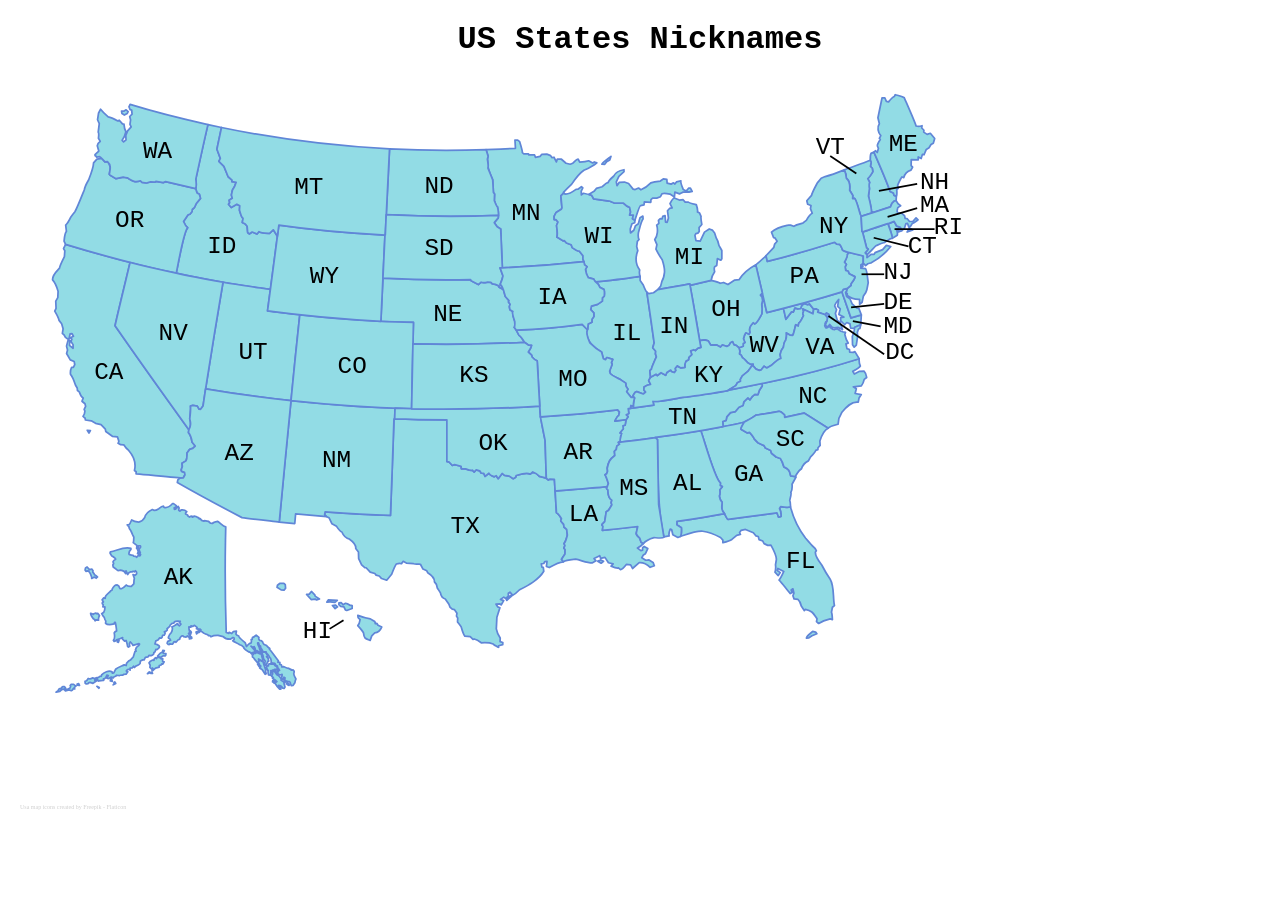
==== commit 1908d2d4: "Fixed different viewports" ====
--- a/index.html
+++ b/index.html
@@ -10,7 +10,20 @@
     <meta name="robots" content="index, follow">
     <link rel="icon" type="image/png" href="favicon.png">
     <style>
-    .cmm-usa{display:none;margin:0 auto;padding:10px}.cmm-usa svg{width:50%;;z-index:99}.cmm-usa svg path{stroke-linecap:round;stroke-linejoin:round;stroke-miterlimit:10}.cmm-usa-hover-state-info{position:relative;margin:-40px auto 20px auto;display:none;box-sizing:border-box;padding:.75em;width:300px;border-radius:10px;background:#fff;box-shadow:0 0 20px #999;font-size:14px;z-index:100}.cmm-usa-hover-state-info span{display:block;line-height:1.5em}.cmm-usa-hover-state-info span:first-child{font-weight:bold;text-align:center}.cmm-usa-listview{width:100%;text-align:center;margin:1em 0}.cmm-usa-listview ul{vertical-align:top;list-style:none;display:inline-block;text-align:left;margin:0;padding:0}.cmm-usa-listview ul li{padding:0;margin:0}.cmm-usa-listview ul li span{display:inline-block;position:relative;height:12px;width:12px;border-radius:12px;color:black;text-align:center;line-height:12px;font-weight:bold;border:1px solid #999;opacity:1.0;margin-right:.5em}.cmm-usa-listview ul li span::after{content:"\2B9E";position:relative;color:#333;font-size:12px}.cmm-usa-listview ul li a{display:inline-block;margin:.5em 1em .5em 0;color:#ccc;text-decoration:none}.cmm-usa-listview ul li a.cmm-usa-live-link{color:#000;text-decoration:underline;cursor:pointer}.cmm-usa-title{width:100%;text-align:center;font-weight:bold}.cmm-usa-credit-link{text-align:center}
+    .cmm-usa{display:none;margin:0 auto;padding:10px}.cmm-usa svg{ margin-left: 30px;width:clamp(45%, 80vw, 95%);;z-index:99;max-width: 930px;}.cmm-usa svg path{stroke-linecap:round;stroke-linejoin:round;stroke-miterlimit:10}.cmm-usa-hover-state-info{position:relative;margin:-40px auto 20px auto;display:none;box-sizing:border-box;padding:.75em;width:300px;border-radius:10px;background:#fff;box-shadow:0 0 20px #999;font-size:14px;z-index:100}.cmm-usa-hover-state-info span{display:block;line-height:1.5em}.cmm-usa-hover-state-info span:first-child{font-weight:bold;text-align:center}.cmm-usa-listview{width:100%;text-align:center;margin:1em 0}.cmm-usa-listview ul{vertical-align:top;list-style:none;display:inline-block;text-align:left;margin:0;padding:0}.cmm-usa-listview ul li{padding:0;margin:0}.cmm-usa-listview ul li span{display:inline-block;position:relative;height:12px;width:12px;border-radius:12px;color:black;text-align:center;line-height:12px;font-weight:bold;border:1px solid #999;opacity:1.0;margin-right:.5em}.cmm-usa-listview ul li span::after{content:"\2B9E";position:relative;color:#333;font-size:12px}.cmm-usa-listview ul li a{display:inline-block;margin:.5em 1em .5em 0;color:#ccc;text-decoration:none}.cmm-usa-listview ul li a.cmm-usa-live-link{color:#000;text-decoration:underline;cursor:pointer}.cmm-usa-title{width:100%;text-align:center;font-weight:bold}.cmm-usa-credit-link{text-align:center}
+    @media (max-width: 1500px) and (orientation: portrait) {
+        a {
+            top: 90%;
+            left: 5%;
+            position: relative;
+        }
+        .cmm-usa-hover-state-info {
+            top: 55%;
+            position: relative;
+            margin-top: 6%;
+            
+        }
+    }
     </style>
 </head>
 <body>
@@ -45,7 +58,7 @@
                     <path d="M199.4251251,189.2160797c7.2743378,0.2913666,22.6705017,0.5180817,30.0319824,0.548233v23.984436 l1.1477966,0.1199341l1.9873505,2.1243134l1.2848663-0.4968262l3.7175598,0.942276l0.2227325,1.5418396h2.4498138 c0.832489,0.2917633,2.9932404,1.2310181,3.8717957,0.7366638l0.9593811,1.0450592l1.233429-1.1992493l2.021637,0.4968414 l0.9079285,1.353363l1.4219666,0.1199341l0.7537994,1.7131805l2.1928101-1.781723 c0.411377,1.0396729,2.0942993,1.6600189,3.0151978,2.038681l1.2164001-0.5995636l1.1134949,1.6788788l2.2785339-2.9809113 l1.3876648,1.0621643l2.723999,0.4625397l2.2784424,1.4733582l1.4048157-0.839447l0.2741699-0.9765167 c2.2579956-0.6747284,5.8496399-1.9001617,8.1204224-0.7709503l1.4561768-1.2677307 c1.1098633,0.4246368,3.0715942,1.5834045,3.8203125,2.5185547c1.1283264,0.3187256,4.4321289,0.8593292,5.0197144,2.0898895 l0.9935608-0.4968414l2.5869141,0.1884766c0.2617798,4.1310425,0.9211731,14.8753967,1.1820984,19.1361237 c1.0354309,0.4924011,2.3343811,2.5057373,2.8609619,3.4777374l-0.3939819,1.3020325l1.6788635,1.8845062l0.1542358,1.5418396 l1.5760803,1.4219208l0.394104,3.2036285c-0.2792969,1.2515259-1.0801392,3.8928833-1.9187317,4.8825378l0.513916,1.23349 l-0.6338501,1.3876648l0.7194824,0.8223572l-0.0342712,2.5526123l-2.0043945,3.0323486l1.0108032,1.5075378 c-2.0828857,0.1380615-6.2738647,2.2582397-8.0690613,3.2893372l-1.627533-0.6167297l0.3426514-2.8781738l-1.3020325,0.0856934 l-0.5653687,1.0793152l-1.421875,0.2398071l0.3425598,1.7988281l0.7880859,0.137085l0.2912292,2.3127747 c-2.8308411,4.9264221-9.2406616,8.2242126-14.0994568,10.758728c-0.9596252,1.0215759-3.1555481,2.9177856-4.4371948,3.4946594 c0.0000916,0.0001831-2.7238159,2.4500732-2.7238159,2.4500732l-0.3939819-0.7538147l3.4605408-2.5869141l-1.2677307-1.3362732 l-0.9250793,0.5482483v1.7303162l-1.4562683,1.2848816l-1.1477966-0.719574l-1.9187317,1.2677307l1.8502502,0.7367249 l-1.4734192,2.4840698l-0.7194824-0.6167297l-2.2614136,0.1027832l0.9936523,1.5932617l1.2848816,0.513916l-1.7303162,5.4307861 l-0.3426514,6.7327576c0.2453308,1.4515686,1.4425659,4.0793762,2.2442627,5.3108521l-0.0684814,2.0386963l1.5760803,0.4796753 l-0.0513306,1.23349l-2.3470459,0.6338501l-0.0343018,0.9251404c-0.7138367-0.3313904-2.7796631-1.1704407-3.117981-1.9530334 c-1.5922394-0.6454468-5.1495514-0.7624512-6.8527069-0.6510315c-0.8998413-0.6984558-2.8785553-1.9324341-3.9917297-2.1928406 l-0.7708435,0.2741089l-1.5932312-1.6104126l-3.1008453-0.3083496c-0.8218384-0.9920044-1.7719421-4.2077026-2.1243134-5.4479675 c-0.0001068,0.0000916-2.0729828-2.6724548-2.0729828-2.6724548l0.1027832-2.2956543l-0.7024536-1.0964355l0.2741699-1.6960449 l-1.4048157-2.004425l-1.3020325-0.2912292l-1.3362274-1.2334595l-0.5825195-1.6275635l-2.1071777-2.9980469 c-1.8202209-0.5857544-2.501297-1.7095947-2.7751617-3.5292664c-0.0001678,0.0001526-1.7990875-2.84375-1.7990875-2.84375 l-0.5139313-2.0215149l-1.1306458-1.4562073c0.0334473-2.6547852-1.8124084-4.0428162-3.8889313-5.2594604l-0.5310822-1.1135559 l-2.175766-0.9936218l-1.4732971-2.7582397c-0.6101227-0.052002-3.6165771,0.0467834-4.0602264-0.4283447 c0,0.000061-4.0259094-0.2911377-4.0259094-0.2911377l-1.8331146-0.976532l-0.9765167,1.3705139 c-0.796875-0.3670349-2.1825562-0.0852356-2.9637604,0.1884766c-0.8404083,1.0798645-2.1936646,4.5889587-2.689621,5.8934021 c-0.0000763-0.0000916-2.8439941,3.4091187-2.8439941,3.4091187l-2.9466095-0.9593811l-1.3534851-1.4562073l-1.8159485-0.513916 l-0.7023621-0.9079895l-2.6725464-0.8223267l-2.3470459-2.5012207l-0.7880859-0.1027832l-1.7988129-1.5761414l-1.7131805-3.5976868 l-0.1199341-3.8374939l-1.5589447-2.004425c0.2449188-2.2520752-1.9241486-4.1636963-3.5636139-5.3278503 c-1.9550476-0.3887939-3.6685181-2.3450012-4.4198303-4.1117096c-1.1704712-0.2596588-2.4863892-2.3832245-3.0835876-3.2894897 c-0.0001068,0.0001678-2.6041565-1.4388885-2.6041565-1.4388885l-1.6445923-3.4092102 c-0.7982635-0.2843933-2.0862732-1.1605377-2.5868988-1.8502502l0.2911987-1.6446381 c11.1124268,0.8361511,26.4696655,1.7632599,37.5699005,2.1243286c0.4809875-14.7243958,1.6562042-40.602478,2.038681-55.5753632 L199.4251251,189.2160797z"/>
                     <text text-anchor="middle" x="240" y="255">TX</text></a><a class="cmm-usa-state-wv"><title></title><desc></desc><path d="M410.9507446,116.8687897l2.5526123,11.1527252l9.5938416-2.3812866l1.4047241,6.2702179l3.2207642-4.265831 l0.9936829,0.1713257l0.9765015-2.4669724l1.5247498,0.5824661l1.7645264-0.2398148l0.651001-1.7988663l1.5247498-1.1135483 l1.7988281,0.7195587l1.0621643-0.4796906l2.4498291,3.1350861l-0.4283142,2.5697632l-5.7905273-2.7239456l0.4112549,1.3362732 l-0.4454346,1.3705215l0.4111328,1.0450592c-0.4245605,0.7720184-1.8039551,4.0546722-2.7068481,4.368576l-0.3768311,1.6789246 l-1.4219666-0.7366486c-0.2796631,1.2223969-1.0737915,5.0355377-1.6960449,6.0817413l-1.6789856-0.1541748l-1.9872131-1.23349 c0.1664429,1.0994263-0.074707,3.2091217-0.4113464,4.2657928c-0.8144531,0.6549683-1.1568909,2.9315491-1.2845459,3.8890839 c-0.800293,0.9168701-1.6504822,3.1199493-1.9015503,4.3000031c-0.0001831-0.0001221,0.4623108,2.2441406,0.4623108,2.2441406 c-1.525238,0.1923828-4.5770264,3.0894775-5.6705933,4.0775757c-0.0000305-0.0002136-2.4670105,1.3531952-2.4670105,1.3531952 l-1.5760803-0.9593658l-1.5760803,2.038681l-1.1136169,0.3083649l-1.9015808-0.6681213l-1.8331299-2.0044403l0.1199341-0.805191 l-1.490448,0.0513916l-1.5932312-0.9079742c-0.4972839-0.5393677-2.1864319-2.815033-2.9980469-2.8610229l-0.7709656-1.5589447 l-0.9765015-0.6681671l0.257019-1.6789246l-0.5653992-1.8844452l2.4841309-0.8737335l-0.0171509-1.6103973l0.9936829-0.5310669 l-0.8395386-2.1928711c0.2158813-0.7437134,0.7361755-2.943512,1.421936-3.4091949l1.7646179,0.8908234l0.5310974-1.2334747 c-0.7956238-2.5704803,0.2850647-3.6153717,1.8501587-5.4478912l0.8395386,0.6510162 c1.4788513-0.3079834,3.4768982-4.5903931,4.1629333-5.7221832c0.1638489-1.3926926,0.0873718-4.2365189-0.0686646-5.6361771 c0.0001221,0.0000153,0.5141602-2.2271423,0.5141602-2.2271423l-0.3769531-1.8844528l-0.9079285-1.0450592L410.9507446,116.8687897z "/><text text-anchor="middle" x="412" y="151">WV</text></a><a class="cmm-usa-state-fl"><title></title><desc></desc><path d="M389.2105713,243.7292938c0.2724609,0.4490662,1.392395,3.1981812,2.0043945,3.272171 c6.3641968-0.8191223,21.999176-2.8395996,28.1645813-3.6833191l0.90802,2.4498291l1.3876648-0.4454498 c0.1026917-1.2250977-0.2769165-3.4675293-0.8565674-4.5570374l0.6338501-1.0450134 c1.3600159,0.2159119,4.3554077,0.5038757,5.6877441,0.1370239c1.5484619,6.0483856,4.8167725,12.9046173,8.6004028,17.8682404 c-0.0003357,0.0001526,3.6316833,4.1460571,3.6316833,4.1460571c0.7629089,0.6381531,2.3074951,2.1976013,2.655426,3.1522217 l-0.5653992,0.7538147c-0.294281,2.5586243,2.3227844,5.7290039,3.7349854,7.6236267 c1.0573425,2.0837402,3.4570923,6.1071167,4.7795715,8.0347595c2.4986572,4.1846008,1.434021,10.5763245,2.4497986,15.1787415 l-1.1650391,0.9593811l-0.5652771,2.8781128c0.4361267,0.7686768,0.5062866,3.3716125,0.5482178,4.2486877l-1.2848816-0.4111328 c-1.7528381,0.4034424-5.1320801,1.6119995-6.6299744,2.6040039l-1.2335205-1.0279236l0.3255005-1.747406 c-2.2280884-3.1068115-2.6786194-4.5118713-6.7327576-5.3622437l-0.6338806,0.7023926l-1.7131653-2.6040039 c-0.2552185-1.1321716-1.0012512-3.0822144-1.9187317-3.8546448l-2.2442627-0.2398682l-0.6510315-1.7987976l0.5653992-1.4390564 l-0.5653992-2.5869141l-0.9936523,0.7194824l0.5653687,1.4733582l-1.0621643,0.5653381 c-2.1028137-2.1454163-4.3197021-5.7150574-6.4586792-7.7949219c0.8527222-0.9143982,2.1795044-3.7786255,2.6896973-4.93396 l-3.3750305-1.747406l-0.3596802,1.2505798l1.6960144,1.1650085l-1.1477966,1.7131653l-1.8674011-1.9701843 c0.300415-1.0645447,0.4826965-3.1587524,0.2910156-4.2486572c0.0001831,0,0.4970703-2.8952637,0.4970703-2.8952637 c0.1718445-2.441925-1.9803467-6.3374939-3.117981-8.3945312l-1.8330994,0.119873l-2.0900269-0.9936218l-0.7709656-1.490448 l-2.141449-0.8051758l-0.4454346-1.815979l-1.4219666-0.394043l-1.4048157-1.7817078l-4.5227051-1.8844604l-2.5869141,0.5653229 l-0.8565979,1.2677307l0.5139465,0.976532l-2.1243286,0.5653839l-2.7924805,2.398407 c-1.0331726,0.6904602-3.9465027,1.5424805-5.1566772,1.8673706l-0.0171509-1.4562073l-1.353363-1.5246887 c-2.4375916-1.3340149-7.4801941-3.3179321-10.2449646-3.6144409c-3.809906-0.2975769-9.2972412,1.8233795-12.8657227,2.9976501 c0.8385925-0.9633789,0.651001-3.8378601,0.5995789-5.0024261l-2.6040649-1.7645721l0.0514526-1.9016418 C368.568512,247.208786,382.5970764,245.0120087,389.2105713,243.7292938z M436.3056946,315.3056946 c0.0365295-1.1504822,2.8528748-3.1696777,3.6147766-3.8374939l1.6618347,0.3768921l0.7195129,0.9936218l-2.8096313,1.1307068 l-1.7473755,1.1649475L436.3056946,315.3056946z"/><text text-anchor="middle" x="433" y="275">FL</text></a><a class="cmm-usa-state-il"><title></title><desc></desc><path d="M314.8587952,110.3929367c5.893158-0.6434097,20.0837708-2.2598877,25.7662048-3.2207184l0.0171509,2.3984299 l1.7987976,2.5697632c0.3677368,0.9730301,1.3097839,3.4132233,2.072998,4.1115799 c-0.0001221,0.0000229,2.1927795,14.990303,2.1927795,14.990303l2.0043945,14.2536163c0,0-0.8222961,2.7924805-0.8222961,2.7924805 l1.6960449,2.0043793c-0.3701782,0.8275146,0.0891418,2.4008942,0.3939819,3.1865387 c-0.4366455,1.0524445-2.7778625,6.0958405-2.843811,7.1439056l-0.8908997,0.8737335l0.3598022,3.7689972l-1.0450134,1.9358521 l1.0621643,2.1586151c-1.0272827,0.1572571-2.8514709,0.9279938-3.7005005,1.5247498l-0.1199341,1.6788788l0.9765015,1.2163239 l-1.3362122,1.0793152l-3.7347107-1.3362732l-0.9423218,0.3255005l-1.233429,2.072937l0.5653687,0.8908844l-1.5932312,0.0685425 l-2.6383667-3.3407135l0.7881165-1.4390564l-1.1307678-1.6275482l-0.1712646-1.8502045l-3.563446-2.3127899 c-1.1260681-0.568634-4.7374878-2.2035217-5.4135742-3.3064117l-0.2741699-1.370575l1.4562683-3.8374939l-0.4454651-1.0107574 l0.7709656-1.7988129l-3.3921509-1.0793152l-0.8051453,1.2505951l-1.1820984-0.5139313l-1.0450134-3.9402924 c-4.4965515-2.7424469-8.3095398-5.6849823-8.6342163-11.3756256c0.5573425-1.04776,0.8832703-3.4820709,0.9249268-4.6596985 l2.1586304-1.1135559l0.0341797-1.7303162l1.1136169-1.5418549l-0.0684814-2.1243134l-1.7646179-1.7474747l0.3939819-2.038681 l3.563446-1.0450134l2.7068176-1.8844986l0.0513611-1.8502045l1.0621643-0.9765244 c0.1010132-0.9328766,0.2324219-3.0505371-0.2227478-3.9060364l-2.2270813-1.0964508l-1.0107117-1.8673553L314.8587952,110.3929367z "/><text text-anchor="middle" x="333" y="144">IL</text></a><a class="cmm-usa-state-mn"><title></title><desc></desc><path d="M252.0367279,34.3280296c3.9474945-0.1361427,12.8573456-0.5757866,16.8748322-0.7880478l-0.2913208-4.779768 l1.5932312,0.0685406l1.1136169,0.8737354c0.2578125,0.9589787,1.7673035,5.3837986,1.5419006,6.3216152l0.8565674,0.6852608 l2.6896057,0.0513916l0.2056885,0.5482292l3.2892456,0.0684891l0.5310974,1.3705711l2.6382446-0.5824738l0.8908691-1.0964546 l2.9809265-0.205574l2.1929016,0.8565865l0.7023621,1.1992416l1.2163696-0.2398682l1.3876953,2.6896973l0.513916-1.5761452 l2.3983765,0.0342979l2.6383667,2.3127441l2.4155273,0.5653763l1.4391174-0.5824738 c0.6066589-0.5853386,2.2269897-2.3078804,3.1521606-2.3127937l0.8395691,1.6789284 c1.2522583-0.0718803,3.9893799-0.3609276,5.1565552-0.7880974l2.3470459,1.2677841l0.9251709-0.5825272l1.4219666,0.5311317 c-1.5752563,1.3802719-5.4784851,3.4167519-7.4182129,4.2312965c-2.5171204,1.7233734-5.3517456,5.4793739-7.0067749,8.0007668 c0-0.0000267-4.7625732,4.7112007-4.7625732,4.7112007l0.7709351,0.9422226l-0.6853027-0.4625359l-1.55896,1.5932388 l0.6509094,6.9212341l-0.4111328,0.7709503l-2.9637451,1.8159637l-1.1649475,2.2784958l0.0343018,1.7817154h0.9593506 l1.233429,1.4562073l-0.8222656,2.0043869c0.2882385,1.8144455,0.7434387,4.8676376,0.1884155,6.6642685l3.4948425,2.1585693 l0.7709351-0.1198883l1.2505798,1.3362732l2.7068481,1.0450134l0.6338806,1.627533 c0.7943726,0.5217667,3.0636597,2.2557068,4.0945129,2.0557785l2.0558167,2.6211548 c-0.0969849,0.991127,0.0006714,2.5012436,0.582428,3.3578568c-14.972229,1.6347122-31.9122314,2.9171066-46.9580688,3.563385 l-0.9593506-22.3226547l-2.0386963-1.2848816l-1.627533-2.3470383l2.2614136-2.7582397 c0.2792358-1.8149796-0.0176697-4.5484695-0.4283142-6.3387146c-0.6681824-0.1758881-1.5633545-3.1129761-1.8159485-3.649128 c0,0.000061,0.137085-3.7689438,0.137085-3.7689438l-0.6681519-0.890831l-0.4111633-7.2295952 c-0.4008331-1.2632446-3.3636017-7.1544647-2.5524597-8.4630394c-0.218399-1.1677094-0.722641-3.9631882-0.0858917-5.071022 L252.0367279,34.3280296z"/><text text-anchor="middle" x="275" y="75">MN</text></a><a class="cmm-usa-state-md"><title></title><desc></desc><path d="M440.4687195,126.1541595l-2.4498291-3.1350861l-1.0621643,0.4796906l-1.7988281-0.7195587 l-1.5247498,1.1135483l-0.651001,1.7988663l-1.7645264,0.2398148l-1.5247498-0.5824661l-0.9765015,2.4669724l-0.9936829-0.1713257 l-3.2207642,4.265831l-1.4047241-6.2702179c10.0081787-2.6111603,23.7706299-6.3810959,33.6466675-9.4738464l5.1738281,14.9388733 l5.961792-1.7303162l-0.3255005,5.6534424l-3.4263611,1.4904633l-0.2740479,0.6510162l-2.1071777-0.1541901l-0.4112549-2.4669647 l-1.8330078-0.7880554l-1.2163696,1.2848816l-2.3128662-2.329895l0.0343018-1.7817078l1.8331299-0.2912598l-2.8781433-1.524704 l0.8222961-3.2036209l-1.5417786-1.4562073l0.6338501-3.9745789c-0.4969482,0.6902313-2.4086914,2.8957825-2.2956848,3.8203964 l1.0450134,2.0900726l-0.6680603,2.1414642l1.1306458,4.0088196l1.6446838,1.3705292l1.3362122,3.8717804l-2.6382446-1.23349 c-0.8348083,0.1929474-2.5270386,0.3630371-3.3235779-0.0342865l-1.3876648-1.6103363l-1.490448,1.5418396l-1.0108032-1.3020325 l0.8565674-2.2270966c0.0515442-1.0267639,0.5477905-2.885376,1.1992493-3.70047l-1.5419006-0.8908844l-0.5310669,0.9422913 l-4.4199219-1.4904633l0.3940125-1.1306992l-1.2848816-0.7024078L440.4687195,126.1541595z"/><text text-anchor="middle" x="489" y="140" class="cmm-usa-outer-label">MD</text></a><a class="cmm-usa-state-ri"><title></title><desc></desc><path d="M483.2295532,77.0031967l3.5291443-1.439064l1.4391174,2.6554031l2.1756592,0.7880936l0.7880859,1.9016037 l-1.9015808,0.7366486l0.0856323-1.7474213l-1.3363342-0.0171432c0.3284912,0.8681488,0.8935547,2.7630844,0.5653992,3.6833649 l-3.0494995,1.8159561C486.230835,84.4808884,483.4637451,77.9589005,483.2295532,77.0031967z"/><text text-anchor="middle" x="518" y="83" class="cmm-usa-outer-label">RI</text></a><a class="cmm-usa-state-id"><title></title><desc></desc><path d="M84.9337845,56.7363701c0.4803848-1.2456055,0.289032-4.1598473,0.1025696-5.465065 c1.5172577-6.9910011,5.3554916-24.6079502,6.9727936-31.3510761l7.7949753,1.6446857l-2.6211548,12.4889984l1.9529953,5.2766075 l-0.8222961,1.7474174l2.8952713,2.8610229l2.4326782,5.9789581l2.2271042,1.9530449l-0.1027832,0.8565865l2.4669724,0.3426056 c-0.3437576,1.2111397-1.3627396,3.4408836-2.1073303,4.4541893c0.0001602,0.0000725-0.6166077,2.8610954-0.6166077,2.8610954 l0.4796829,1.8673515l-1.781662,1.1649475l0.3254547,1.3705215l-0.685257,0.942276l1.5589905,1.8673477l3.2379227-1.9358902 l1.6446381,0.9936142l-0.137085,2.4498825c0.310257,0.9822998,1.0551758,4.1698303,2.038681,4.7283249l-0.4111481,2.3813324 l1.7131729,0.8223419l1.0621643,1.3533707l0.3083572,3.5805283l0.9251251,0.8394928l1.6617813-1.1136093l2.7753372,1.1650009 l1.0964584-1.3534241c1.0156097,1.0202637,4.8102875,0.9275055,6.1160431,0.9765244l2.1585617-2.0558319l2.3641815,3.7518539 c-0.8116913,6.1981354-3.2195435,24.6355057-4.0430603,30.5287704c-17.4053345-2.3119812-37.0278549-5.5837708-54.15345-9.3882065 c0.8291016-3.2134552,4.2313461-23.9494934,6.5785751-26.0745087c-0.8848953-0.6303253-1.9501266-2.6171341-2.3641891-3.5976791 l2.6040649-3.8888855l1.0450058-0.2741165l1.2677841-1.6274796l0.08564-1.1136093l1.3362732-1.284874l0.890831-1.987236 l2.5183716-3.1351395l-0.6509628-2.3812866l-1.3191833-0.7537994L84.9337845,56.7363701z"/><text text-anchor="middle" x="100" y="94">ID</text></a><a class="cmm-usa-state-nh"><title></title><desc></desc><path d="M473.0533142,40.4440727c-0.0466614-0.9710999-0.0253296-3.1239281,0.4111328-4.0088234l1.6618347-0.7195549 c2.4964294,5.6799774,7.3022461,16.7546692,9.336731,22.682457l1.8502502,0.9079819l0.4454346,1.3533707l1.2848816,0.3940468 l-0.137085,2.5869102l-0.9935608,0.205574l-1.4391174,1.4048119l-0.8222961,1.9872894l-9.9535217,3.2550201l-1.0279846-0.7024078 c0.2187195-1.4764404-1.3308411-7.3103867-1.6789551-8.8228149c0.0000916-0.0000191,0.5654602-4.1801682,0.5654602-4.1801682 c-0.1265259-0.8656883-0.3150024-2.876812,0.1198425-3.6833153l-1.096344-2.1414642 c0.9343872-0.7281761,2.3516541-2.9420738,2.9294434-3.9745789l-0.3255005-1.9701385l-1.0621643-1.0964546l0.4111633-2.2442551 L473.0533142,40.4440727z"/><text text-anchor="middle" x="510" y="57" class="cmm-usa-outer-label">NH</text></a><a class="cmm-usa-state-nc"><title></title><desc></desc><path d="M410.7623291,168.760788c18.0994568-3.1034393,38.3350525-8.7991943,55.883728-14.1507874 c-0.087616,1.1140594,0.1584167,3.2164307,0.6852112,4.2144012c-0.6789856,1.045166-3.264801,2.4725037-4.3514404,3.0322876 l0.8908997,1.5076141l2.7067261-1.4733124l2.861084-0.102829c0.7530212,0.7062836,1.3588867,2.5920715,1.5246582,3.5805664 l-1.421875,1.1135559c-0.2150269,1.0078888-0.9403687,2.874649-1.6103821,3.6661682l-4.6598816,0.5996246l1.7303162,1.1306915 l-0.6852112,2.7068024l3.5291443,0.6339111l-1.2848816,2.0043793l-0.4454346,2.3299561 c-4.0292969-0.6085205-7.1206665,3.0128174-9.3881531,5.8078461c-0.0001221-0.0002136-1.7474976,3.5460663-1.7474976,3.5460663 l-0.4454346,3.3578033c-1.2079163,0.35495-4.9168091,1.2500916-5.7220459,2.2956543l-13.8595276-8.7200623l-11.1356201,2.4841309 l-0.137085-1.4390564c-0.668335-0.6227264-2.113739-2.0880432-3.1352234-1.9870758 c-1.6044922,0.2590332-12.0357666,2.1451111-13.3969421,2.1754913c-0.456543,0.6476288-5.9411926,3.5909729-6.7156372,4.0602112 c-2.8644104,0.7640991-9.1052551,2.0108948-12.0606995,2.5355225l-0.1884155-2.9466553l1.9187622-0.6852722l0.3768311-2.0215302 l2.1586304-2.4155731l2.7924805-0.6338654l2.0729675-2.4327393l2.3127441-1.062149l0.4625854-2.0044403l2.3812256-2.2956543 l1.0964661,1.0621643c0.475647-1.0715332,1.8278198-2.5013123,2.8267822-3.1008453l1.8501587,0.1027985 c0.2496948-1.4366608,1.5479736-3.9013672,2.4499207-5.0367432L410.7623291,168.760788z"/><text text-anchor="middle" x="440" y="180">NC</text></a><a class="cmm-usa-state-vt"><title></title><desc></desc><path d="M458.0630493,45.9262505c4.3259888-1.6441612,10.7016907-3.6460266,14.9902649-5.4821777l0.4796448,1.2334862 l-0.4111633,2.2442551l1.0621643,1.0964546l0.3255005,1.9701385c-0.5827332,1.0395508-1.9906006,3.2402954-2.9294434,3.9745789 l1.096344,2.1414642c-0.4345703,0.8057289-0.2467957,2.8134918-0.1196594,3.6833649 c-0.0001831-0.0000496-0.5655518,4.1800995-0.5655518,4.1800995c0.3539124,1.5357704,1.891571,7.3118935,1.6788635,8.822834 l1.0279846,0.7024078l-6.9212952,2.1928635c-0.989563-1.5581894-2.2986145-9.1541367-3.8031921-10.3818321l-1.0964661,0.2569656 l0.1027832-1.8331108l-1.8159485-3.032299c0.2533569-2.395771,0.1903992-5.3172836-1.8844604-6.9554787 C459.2523499,49.4607925,458.6156311,47.0785904,458.0630493,45.9262505z"/><text text-anchor="middle" x="450" y="37" class="cmm-usa-outer-label">VT</text></a><a class="cmm-usa-state-ct"><title></title><desc></desc><path d="M468.5819397,81.6630325c2.6190186-0.7642059,11.8385925-3.9057159,14.5791321-4.8311615 c0.2874756,1.1214981,3.0401611,7.4490738,2.3641052,8.5487671c-0.6365051-0.3343353-3.7961121,2.0728073-4.3171387,2.3470459 c-0.3064575-0.3522949-4.6021118,1.7733002-4.9682312,1.884491c-0.0000305,0.0000076-5.053894,5.2765579-5.053894,5.2765579 l-1.0621643-1.1820908l1.7303162-2.0729294l-0.9250793-0.7709427L468.5819397,81.6630325z"/><text text-anchor="middle" x="503" y="94" class="cmm-usa-outer-label">CT</text></a><a class="cmm-usa-state-de"><title></title><desc></desc><path d="M456.743866,116.1663818l0.7709351-1.5076065l2.329895-0.4968338l-0.4454346,1.7131729l-0.582428,0.5824738 l0.6338806,2.2956467l1.8844299,1.3534241l1.2678528,2.9638062l2.7410278,2.4326782l1.1136169,0.1027908l1.4218445,3.7690048 l-5.961792,1.7303162L456.743866,116.1663818z"/><text text-anchor="middle" x="489" y="126" class="cmm-usa-outer-label">DE</text></a><a class="cmm-usa-state-nm"><title></title><desc></desc><path d="M199.6307983,183.0315552l-0.2056732,6.1845245l-0.3939972-0.0171356 c-0.3863068,15.0779419-1.5542297,40.7565613-2.038681,55.5753632c-11.0872803-0.3603058-26.4729462-1.2891083-37.5699005-2.1243286 l-0.2911987,1.6446381l1.0792999,1.0964508l-17.7656555-1.5247498l-0.4796906,5.5335693l-8.9256134-0.8737335 c1.6108704-17.2665405,5.0233002-52.4378815,6.7499084-69.7775421 C158.6772461,180.7346497,180.6569672,182.5529938,199.6307983,183.0315552z"/><text text-anchor="middle" x="166" y="217">NM</text></a><a class="cmm-usa-state-ca"><title></title><desc></desc><path d="M10.1023111,88.7726898C21.5784893,92.2194519,35.5510521,96.2388,47.1925163,99.2230606 c-2.2801781,9.8792419-6.4360695,26.553894-8.6172638,36.4049454c12.2596474,17.673111,29.8033791,42.2612762,42.4524498,59.7726593 l-0.2226715,1.7131805c1.0188675,1.1692963,1.8738708,4.0495148,2.1240616,5.5507812 c0.0002594-0.0001221,1.7648239,2.158493,1.7648239,2.158493l-1.4219131,1.3876801l-1.7645645,0.5310669l-1.5419006,2.038681 c0.0557709,1.1406555-0.028923,3.5564728-0.5995636,4.5741577l-2.2785568,1.4219513l0.1884766,1.7645721l-0.6510086,2.0557709 l0.2741089,0.8052063l1.6446304,0.5482178l0.2569656,1.4048157l-0.9422226,1.7303314 c-1.0399323,0.6030884-25.6812553-2.3201752-27.1880608-2.3128052l0.0513954-1.1478424l-0.9936714-0.7537994 c1.1829491-4.6027222-0.535244-8.3625641-3.5294685-11.7865448c-0.843605-0.5400696-2.1081963-2.120224-2.6379662-2.9638672 l-1.7645683-0.0513916l-1.4562073-0.805191l0.4282913-1.1649475l-0.8222885-2.5526581l-2.929512-0.3255157l-3.7690048-2.723938 l-0.2569656-1.4219055L30.506218,192.45401l-3.1350842-0.7024078l-2.4841232-1.4219666l-3.3406582-0.4967804l-0.1884766-1.0107727 l-1.1820946-1.0450592c0.5851746-0.6535492,1.0003815-2.2294769,1.0621605-3.0836945l-0.4282932-0.9079742l0.839489-1.7988586 l-0.3768997-1.5076141l-1.7303219-1.4219055l0.7024078-1.8159637c-0.9991245-0.5247345-1.8899593-2.5923309-2.2614021-3.5805206 l-1.027916-0.7537994l-0.1541786-1.4562073l-0.9593735-1.5761414c-0.4895487-1.4986267-1.7673759-5.2248077-2.9124165-6.3387146 c-0.099206-1.0461578,0.1521235-2.988266,0.6510143-3.9231873l1.010767-0.0171509l0.7880974-1.6788788l-0.3255072-1.747467 l-2.2442541-0.9250793l-2.1072226-3.6833038l0.5310802-1.9701996l-0.5824728-2.2613525l0.8223419-3.1351318l1.0964041-0.0856323 l-0.2398176,2.7753296l2.0900745,1.6617737v-2.0729218l-1.2163906-1.8331146l0.5310793-1.2677765l-0.8394384-0.8051453 l1.7474184-0.9080353l-0.90798-1.5418396l-1.0278625,0.1713257l-0.7195559,3.3749542l-1.935895-1.3362732 c-0.3129473-0.7797546-0.9724655-1.9276428-1.7816629-2.295639l0.4111452-2.6383057l-0.8223429-2.9295197l-1.5076013-1.9358978 c-0.1795859-1.3137665-1.7959404-4.1838074-2.4669745-5.3279419l0.7538006-1.5932846l-0.1712756-4.1116104l1.1649456-2.0557785 l0.1713281-3.5976715c-0.4968605-1.7669373-1.9151223-5.2051926-3.1522861-6.5785828 c-0.3467846-2.666832,2.3521872-5.0619125,3.9748187-6.8356018c0.2674379-1.4550552,2.132071-5.1762543,2.8095145-6.5272141 c-0.0001268,0.0000305,0.2396898-3.4605637,0.2396898-3.4605637l-0.7366514-1.1992416L10.1023111,88.7726898z M22.5913639,195.7946625l1.798811,0.1541901l-0.8222904,1.4391022L22.5913639,195.7946625z"/><text text-anchor="middle" x="35" y="166">CA</text></a><a class="cmm-usa-state-nj"><title></title><desc></desc><path d="M460.7012939,93.4325256l8.2918091,2.038681v4.1116104 c-0.02771-0.0002747-0.1159973,0.0059586-0.137085-0.0170975l-0.2055664,0.5824738l-0.9422302,0.5824738l-0.0171509,1.7131729 l2.6382446,0.3255081c0.7578735,0.6492004,1.3382568,7.072403,1.5247192,8.051918 c0.0000305-0.0000305-0.8051147,4.1116257-0.8051147,4.1116257c-0.1886597,1.0400772-1.3251038,2.8249893-1.9875183,3.6318665 c0.0001831,0.0000534-0.7364807,3.5634308-0.7364807,3.5634308l-1.4389954,1.1306992v-2.8609695 c-2.4431152,0.068161-5.2056274-0.6250916-7.1268616-2.1928558l0.1199341-0.0856934l0,0l0,0 c-0.0212708-0.014946-0.0301819-0.0535965-0.0514526-0.0685425c0.0041809-0.0191498-0.0057678-0.0529251-0.0170288-0.0684891l0,0 c0.012146-0.0865555-0.0306091-0.1733322-0.0343018-0.2569656l-0.0171509-0.0171509v-0.0171432h-0.0343018v-0.1713333 l0.0171509-0.0170898l0,0c0.002655-0.0120316,0.020752-0.0744476,0.0171509-0.0856934l0.0171509-0.0170975 c0-0.0221329,0-0.0814667,0-0.1027832l0,0c0-0.0080414,0-0.0262604,0-0.0343018h0.0171509 c-0.023468-0.0351715-0.0279846-0.1018524-0.0514526-0.1370239h-0.0171509v-0.0171509 c-0.0663452,0.0100403-0.1464844-0.0381317-0.2055664-0.0513916l-0.0170593-0.0171509 c-0.0135498-0.0055695-0.043396-0.0214844-0.0514221-0.0342484c-0.0376892,0.0132599-0.1226196-0.0347443-0.1542358-0.0513916l0,0 c0.0157776-0.2359619,0.0485229-0.8425217,0.1199341-1.0621567l-0.0171509-0.0171509l0.4454346-1.7131729l2.1929321-1.8502045 l-0.188446-0.7195587c0.5456848-0.7987213,2.5858154-3.1499786,2.3127441-4.2315369l-3.3235474-1.6446381l-0.4967957-1.4219589 l-1.4391174-0.4967804l-0.3255005-2.0558319l0.7024536-1.4733047l-1.0964355-1.1992416 c0.4699707-0.9053574,1.8625183-3.3321991,1.5760803-4.4028702L460.7012939,93.4325256z"/><text text-anchor="middle" x="489" y="109" class="cmm-usa-outer-label">NJ</text></a><a class="cmm-usa-state-wi"><title></title><desc></desc><path d="M297.2817078,59.8029137c2.1964417,0.4064674,4.7882996-1.4125328,6.4585876-2.6382484l1.0964661-0.0856895 l2.0386963-1.4390602l0.7880859,0.6510162l-0.9080505,1.8844986l0.0856628,2.141468l1.1820984-0.9079781 c1.1471863,0.2274284,3.6947021,0.807476,4.7626648,1.2334862l1.0621643,1.935894l9.0626526,1.3019791l2.8439026,1.14785 l5.2423096,0.1027832c0.7743835,0.7940445,2.5068665,2.1160355,3.5804749,2.4326782l0.5653992,2.5869064l-0.5310974,1.7988663 l2.0900269-0.0342941l-0.445343,2.1243668l1.4047241,0.8222961l-0.1369934,1.5075989l-1.5761719,0.5653229l-0.9935913,3.0494461 l0.1369934,2.2614059l1.9017029-1.5760956l0.976532-2.6211548l1.6445618-1.0964508l0.9422302-3.4605942l1.6618347-0.9593735 l0.1199341,1.6617813c-0.9877319,0.9835892-2.2588196,6.3493958-2.6553345,7.6921997 c-0.1722717,1.0731125-0.1871948,3.1342392,0.3254395,4.1286926l-0.976532,1.0963974l-0.3769531,2.8952713l0.6338806,2.4155807 c-1.3749695,3.6887894-1.3822632,7.8703003,1.0964661,11.101387c-0.2241821,0.9471588-0.0853271,2.7350082,0.2398682,3.6490707 c-5.6285706,0.9540863-19.9317627,2.5845337-25.7662048,3.2207184l-0.8907776-1.5589371l-3.1180115-0.8565903 c-0.7965088-1.0454865-1.4930725-3.4889603-1.6446838-4.7797699l0.8908997-1.5932388l-1.4219666-1.027916 c-0.0935669-0.8531799-0.5011902-2.4993896-0.9423523-3.2378769c0.0001221-0.0000458,0.0172729-1.9873352,0.0172729-1.9873352 l-2.0558167-2.6211548c-1.0210266,0.2051315-3.3118896-1.540535-4.0945129-2.0557785l-0.6338806-1.627533l-2.7068481-1.0450134 l-1.2505798-1.3362732l-0.7709351,0.1198883l-3.4948425-2.1585693c0.5550232-1.7966385,0.0997925-4.8498383-0.1884155-6.6642685 l0.8222656-2.0043869l-1.233429-1.4562073h-0.9593506l-0.0343018-1.7817154l1.1649475-2.2784958l2.9637451-1.8159637 l0.4111328-0.7709503l-0.6509094-6.9212341l1.55896-1.5932388L297.2817078,59.8029137z"/><text text-anchor="middle" x="317" y="88">WI</text></a><a class="cmm-usa-state-or"><title></title><desc></desc><path d="M30.9859047,39.3133698l1.7645683,2.038681l1.4733543-0.0856361 c2.4003754,2.2414551,1.4945984,4.4356422,1.027916,7.2124481c0.2370224,0.649147,3.3047562,2.1974831,3.8717384,2.5526123 l4.1629982-0.8908348l2.3641891,0.4111481c3.0780678,1.7968826,3.7869034,2.6209755,7.5208588,1.7817154l0.9251289,0.8394356 l2.5354614,0.3255081l2.3470421-0.6681099l2.5526657,0.2227211l0.5310783-0.4797401l4.2315445,0.6853142l1.353363-0.5310822 l17.2859726,4.0088196l0.8222885,2.4669762l1.3191833,0.7537994l0.6509628,2.3812866l-2.5183716,3.1351395l-0.890831,1.987236 l-1.3362732,1.284874l-0.08564,1.1136093l-1.2677841,1.6274796l-1.0450058,0.2741165l-2.6040649,3.8888855 c0.417511,0.9862823,1.4763412,2.9626236,2.3641891,3.5976791c-2.3159561,2.029068-5.7794952,22.9739761-6.5785751,26.0745087 c-20.8817101-4.2281265-43.3171005-10.3892365-63.6615524-16.5492706l-0.8565874-1.781662 c0.1372566-1.2591705,0.3405313-4.6910477,1.3534222-5.6192093l-0.4282932-3.6319733 c0.9872398-0.8830032,2.4308548-3.5110245,2.9979153-4.711319c0.0001383,0.0000916,2.3129339-3.0322037,2.3129339-3.0322037 c1.1469297-1.7989807,4.6044436-10.6518593,5.4820719-12.7802544c0.122942-1.4263229,1.7359161-4.3923836,2.4501343-5.6192322 c0.8300591-2.1287231,2.7158546-7.3670425,2.7922268-9.6451645l1.9187984-2.1757126L30.9859047,39.3133698z"/><text text-anchor="middle" x="47" y="79">OR</text></a><a class="cmm-usa-state-ne"><title></title><desc></desc><path d="M192.6753235,108.2514725c15.690506,0.8343201,34.6929932,1.0957184,50.4186859,0.8223419l0.291214,0.6338654 l4.1801453,2.2100067l1.6103973-1.3705139c0.8469543,0.4159393,2.8850098,0.108223,3.7690582-0.068718 c-0.000061,0.0001755,1.8330536,0.1885986,1.8330536,0.1885986l0.8222809,0.8908844 c0.9914246-0.2107086,3.2329407,0.8999786,4.0945129,1.3191223l-0.2055664,0.5653763l2.5011597,1.3533707l1.0793152,3.9917221 l2.1071777,2.3984375l-0.2740784,0.7708969l0.9593811,1.3363266l-0.4454346,1.2505798l0.2911987,1.8159637l1.6961365,1.0793076 c-0.7093811,0.9205017,0.8807983,4.8590088,1.1135864,5.8078003c-0.0054321,0.626358,0.2467957,2.8223114-0.325592,3.2891541 c0.8462524,0.8833771,2.1640625,3.4066467,2.6896057,4.5228882c1.1496887,0.5425568,2.615387,3.0102234,3.2037048,4.0772705 c-20.0764008,1.0692902-44.068161,1.4917603-64.1583862,0.9764709l0.3084717-12.3862152 c-4.6284027-0.1041565-14.0914154-0.4630432-18.7421265-0.685318L192.6753235,108.2514725z"/><text text-anchor="middle" x="230" y="133">NE</text></a><a class="cmm-usa-state-pa"><title></title><desc></desc><path d="M407.1646118,100.5764847c1.5188904-1.1454773,4.4921265-3.8731918,5.8591309-5.2252121l0.8222961,3.2893219 c12.1532288-3.077301,26.7311096-7.27668,38.700531-11.0499954l1.1820984,1.1136017l1.5247498,0.08564 c0.7962646,0.4792175,1.6038208,2.6407394,1.9187317,3.4605942c0.7892761,0.5567551,2.5760498,1.0757523,3.5291443,1.1820908 l-0.9422302,1.23349c0.2901611,1.0609207-1.1108398,3.5091476-1.5760803,4.4028702l1.0964355,1.1992416l-0.7024536,1.4733047 l0.3255005,2.0558319l1.4391174,0.4967804l0.4967957,1.4219589l3.3235474,1.6446381 c0.2926941,1.044281-1.7887878,3.4640427-2.3127441,4.2315369l0.188446,0.7195587l-2.1929321,1.8502045l-2.329895,0.4968338 l-0.7709351,1.5076065c-13.3976135,4.1502914-29.6268616,8.5447998-43.240509,11.8551331 C412.0328064,121.5316544,408.7017212,107.1648636,407.1646118,100.5764847z"/><text text-anchor="middle" x="435" y="111">PA</text></a><a class="cmm-usa-state-wa"><title></title><desc></desc><path d="M92.0091476,19.920229c-1.6007843,6.6683731-5.4704132,24.4248753-6.9725647,31.351244 c0.1895981,1.2966614,0.3762817,4.2185898-0.1027985,5.4648972l-17.2859726-4.0088196l-1.353363,0.5310822l-4.2315445-0.6853142 l-0.5310783,0.4797401l-2.5526657-0.2227211l-2.3470421,0.6681099l-2.5354614-0.3255081l-0.9251289-0.8394356 c-3.7489967,0.8399544-4.4385681,0.0134659-7.5208321-1.7819862c-0.0000267,0.0002708-2.3642159-0.4108772-2.3642159-0.4108772 l-4.1629982,0.8908348c-0.5835724-0.3656998-3.6205788-1.8941612-3.8717384-2.5526123 c0.4686279-2.7872734,1.3710976-4.9690971-1.027916-7.2124481l-1.4733543,0.0856361 c-0.6343727-0.7951431-2.1448231-2.5106277-3.049448-2.9809036l-1.6960258,0.2055702l-0.8394394-0.9422226l-0.0685406,0.1541786 l-0.0513935-0.5824738l2.1585636-2.0900726l-0.8565865-3.0152054l0.5139828-1.4390583l1.1991901-1.0964565l-1.0450115-1.8159599 c0.0897655-0.7801476,0.4269485-2.8266907-0.1371956-3.4947968c0.0001659-0.0000935,0.6168823-4.9511375,0.6168823-4.9511375 l-0.9936161-2.1928616l0.5481758-3.7347059l1.1992416-2.3299437c0.8985462,1.1857605,3.2259178,3.3919344,4.3686676,4.3685617 c1.399086,0.2362318,4.3019524,1.67488,5.5506248,2.3641996l0.8394394-0.3939972l1.8159599,2.1071701l0.8737335,0.1713276 c0.0870438,1.1386509,0.5441551,3.3733749,1.1135521,4.3686256c-0.2983551,1.3524723-1.3079987,3.8319607-2.1757126,4.9167995 l0.8565865,0.9250774l1.3876686-1.2163391l-0.1199341-2.4498253l1.0450096-2.7067928l2.0558319-2.3127956l-0.7195587-1.4562073 l0.3768997-2.5183678l-0.5139313-1.9701395l1.3534241-1.3362741l-0.2227211-2.3813362l-0.890831-0.2227211L46.575798,9.6411858 l0.6510124-1.3362732C60.9584999,12.5399914,77.9732132,16.7778625,92.0091476,19.920229z M42.2928619,12.125309 l1.2848816,0.0685415l1.3534203-0.8051939l1.1649475,1.027915l-0.5653229,1.1306486l-1.5932922,0.8565874l-1.3876686-0.8394384 L42.2928619,12.125309z"/><text text-anchor="middle" x="63" y="39">WA</text></a><a class="cmm-usa-state-la"><title></title><desc></desc><path d="M321.7114868,228.1907959l-0.3940125,1.062149l0.8052673,0.8908844 c-0.0525208,1.9675598,0.4151917,4.7230988,2.2099609,5.8761749l-0.3769531,1.4219208l0.4112244,1.1820831 c-0.6463013,1.1511536-1.8644409,3.5743103-3.237915,4.0431213l-0.8737183,5.6192169l-1.6446838,1.7817078l0.6338501,1.0278625 l-0.3255005,2.2613983c5.039978-0.4848633,15.2711792-1.6260223,20.3183289-2.2442474l-0.839447,3.957428 c0.0418701,0.9459229,1.3505554,2.1748352,2.0045471,2.7409973c-0.0001526,0.0000916,0.8049622,2.3128967,0.8049622,2.3128967 l1.2507019,0.8051758c-0.7227478,0.8118591-2.3832703,2.1061096-3.3578491,2.586853l1.9530334,1.4562073l0.9935608-0.2741089 l0.0343018-1.4219055l0.8737488-0.6681519l2.0729675,1.1992188l-1.3363342,2.9466858l-1.1992493,0.7194824l-0.9079285,1.5761414 l2.2785645,1.4733276l1.9015808-0.1542053l2.3127441,1.3876953l0.7366638,1.9187927l-2.3983765,0.907959 c-1.853241-1.7299805-3.6550293-2.8968506-6.3044739-2.6725464l-3.8546448,3.3406677l-1.0964355-2.1243286l-2.4498291-0.2055664 c-0.6997986,0.8903198-2.1897888,2.7488403-3.3921509,2.9637756l-1.1991577-0.9422302 c-1.0160217,0.362854-3.2701416-0.6283569-4.1801453-1.0279236l1.1649475-1.3362732l-2.7068481-0.6338501l-2.0043945-3.0837708 l-2.4841003,0.58255l-0.5139465-1.5419006l-3.2550659,1.6617737l1.0964661,1.2848816l-2.2442627,1.2164001 c-2.9267578-0.031311-6.6387024-1.6566162-9.4739075-2.1587524c-2.0245972,0.2108154-5.3982849,0.2521362-7.0924683,1.5248108 l-1.0108032-1.5075378l2.0043945-3.0323486l0.0342712-2.5526123l-0.7194824-0.8223572l0.6338501-1.3876648l-0.513916-1.23349 c0.8361511-0.9837036,1.6419678-3.6368103,1.9185791-4.8826599c0.0001526,0.0001221-0.3939514-3.2035065-0.3939514-3.2035065 l-1.5760803-1.4219208l-0.1542358-1.5418396l-1.6788635-1.8845062l0.3939819-1.3020325 c-0.53125-0.9782562-1.8215942-2.9802399-2.8609619-3.4777374l-0.7709656-12.5575409 C298.0214844,230.1555481,315.7073364,228.8511353,321.7114868,228.1907959z M316.24646,271.0372925l1.7989197-0.6167603 l1.5246277,0.7366943l-1.3705139,1.0792542L316.24646,271.0372925z"/><text text-anchor="middle" x="308" y="248">LA</text></a><a class="cmm-usa-state-ga"><title></title><desc></desc><path d="M375.5223389,196.0345306c6.9841003-1.3312225,18.1044922-3.1595001,24.9095154-4.899704 c-0.3153992,0.6313934-1.9728394,3.2461395-1.7988281,3.9745789l3.7004089,2.1928558l1.3191833-0.3083496 c0.5883179,0.7073669,2.4754639,2.7868195,2.6039429,3.7175903c0.0001221-0.0000305,2.0901489,2.1757355,2.0901489,2.1757355 l3.5634155,1.6960144l0.7881165,1.370575l3.0322266,1.4047699l0.4797363,1.627533l2.6725464,2.1586151l2.4155273,0.8565826 c0.7623596,1.0246582,1.6858215,3.5470428,2.0215454,4.7797241c2.8722839,1.1241455,3.3717041,2.2902069,3.9232178,5.190918 c0.4300537,0.085495,2.7476807,0.4284821,3.0837097,0.651001l-2.2957153,4.1801605 c0.1369934,1.2978668-0.0693359,3.5030975-0.6851807,4.6769714c0.521698,0.6519928-0.5391541,3.8820343-0.6681824,4.5912933 c0.4468994,0.7884827,0.4790955,2.8997955,0.4625854,3.7861023c-1.3237305,0.3671417-4.3376465,0.0784149-5.6877441-0.1370239 l-0.6338501,1.0450134c0.5797729,1.0888519,0.9593201,3.3336029,0.8565674,4.5570374l-1.3876648,0.4454498l-0.90802-2.4498291 c-6.1035767,0.8356323-21.8676758,2.8729706-28.1645813,3.6833191c-0.6014099-0.0548553-1.7427063-2.8427277-2.0043945-3.2722015 c0,0.0000305-1.3191833-1.8330841-1.3191833-1.8330841c-0.5002136-0.8005981-0.1379395-3.7786865-0.0856323-4.6769257 c-0.7794495-0.9140778-1.51828-2.5145111-1.627533-3.7176056c0.5496216-0.7268066,0.3865356-2.6729889,0.2913208-3.5119934 l1.4389954-1.8331146l-1.1820984-0.5996094l0.1028137-1.5247498 C383.486969,223.6468201,377.1620178,199.8629913,375.5223389,196.0345306z"/><text text-anchor="middle" x="403" y="225">GA</text></a><a class="cmm-usa-state-al"><title></title><desc></desc><path d="M349.4135742,199.9919586l-0.0514526-0.1541748c6.545929-0.8075409,19.6677246-2.7072296,26.1602173-3.8032532 c1.6919861,3.9632111,7.9156189,27.5029297,11.3069153,29.9976501l-0.1028137,1.5247498l1.1820984,0.5996094l-1.4389954,1.8331146 c0.0950317,0.8462524,0.2585754,2.7793427-0.2913208,3.5119934c0.1090698,1.2037659,0.8493652,2.80513,1.627533,3.7176056 c-0.2173767,2.7616119-0.6607361,4.2587128,1.4048157,6.5100403c-6.5870667,1.2784729-20.6723022,3.4842987-27.3936157,4.4371185 l-0.0514526,1.9016418l2.6040649,1.7645721c0.0504761,1.1773376,0.2410583,4.0292053-0.5995789,5.0024261l-1.4219666,0.582489 l-2.8952637-1.5760956l-0.7024536-2.980957l-0.8051453-0.2398224c-0.3862305,0.9474182-0.9012146,2.907486-0.5995789,3.9231873 l-3.0494995,0.513916c-3.8499146-17.1145782-3.3617554-38.5597076-3.6833496-55.9522552L349.4135742,199.9919586z"/><text text-anchor="middle" x="368" y="230">AL</text></a><a class="cmm-usa-state-ut"><title></title><desc></desc><path d="M100.677803,110.5985641c7.062851,1.3284912,20.1827545,3.0815659,27.2395096,4.1116028l-1.627533,12.3862152 c3.3166199,0.5223846,15.0231934,1.8382797,18.5536499,2.2443008c-1.565506,14.3683624-3.6688385,35.1524353-5.053833,49.4079285 c-14.3320007-1.523941-34.9209518-4.4738159-49.1338196-6.8526917 C93.0991287,155.8745422,97.9991074,126.4611359,100.677803,110.5985641z"/><text text-anchor="middle" x="118" y="155">UT</text></a><a class="cmm-usa-state-oh"><title></title><desc></desc><path d="M369.3206482,112.3631287l12.1634827-2.8610229c1.0761719,0.2629013,4.3757629,0.956665,5.2251587,1.6789322 l1.9187622-0.4454422l2.5184326,1.1820908l3.9059753-2.5697556l2.4841309-0.205574 c2.1009827-3.3057709,6.2153625-6.697113,9.6280212-8.5658722l3.7861328,16.292305l-1.1306458,1.1477966l0.9079285,1.0450592 l0.3769531,1.8844528l-0.5140381,2.2271576c0.155304,1.4027634,0.2327576,4.2409058,0.0684814,5.6362991 c-0.6886292,1.1296234-2.6761169,5.408905-4.1628723,5.7220459l-0.8395386-0.6510162 c-1.5698242,1.8374634-2.6441956,2.8787079-1.8501587,5.4478912l-0.5310974,1.2334747l-1.7646179-0.8908234 c-0.6824036,0.4572754-1.2098389,2.6755066-1.421936,3.4091949l0.8395386,2.1928711l-0.9936829,0.5310669l0.0171509,1.6103973 l-2.4841309,0.8737335l-1.5760803-1.3876648l-1.2507019-0.2227325l-0.8565674-1.8673401l-1.1477966,0.6167145l-0.7881165,1.3705139 l-1.3705139,0.7195587l-2.4498291-0.839447l-1.233429,1.2163391l-2.1072693-1.2334747l-3.4605408,0.0685425l-1.4048157-2.3984375 l-2.0386963-0.5996246l-2.9466858,0.4111481C373.6233826,136.328125,370.7859192,120.1991882,369.3206482,112.3631287z"/><text text-anchor="middle" x="390" y="130">OH</text></a><a class="cmm-usa-state-co"><title></title><desc></desc><path d="M144.8434296,129.340683c20.2997894,2.2159882,45.0407562,3.9528809,65.391922,4.3857269 c-0.2456055,8.2356262-0.8826447,40.8504791-1.0622711,49.6820374c-22.355072-0.6218262-47.1286316-2.2052307-69.3834839-4.6598358 C141.1702271,164.5356445,143.282959,143.6602631,144.8434296,129.340683z"/><text text-anchor="middle" x="175" y="163">CO</text></a><a class="cmm-usa-state-sc"><title></title><desc></desc><path d="M400.4318542,191.1348267c0.8170471-0.4970093,6.2156067-3.3820343,6.7156067-4.0602112 c1.2998962-0.0212097,11.8460388-1.9248199,13.3970337-2.1757202c1.0075378-0.1065063,2.4847412,1.3757477,3.1351318,1.9873047 l0.137085,1.4390564l11.1356201-2.4841309l13.8595276,8.7200623c-2.51474,1.177948-3.9855957,4.835144-4.7795715,7.2982941 c-0.0001526-0.0001678,0.1540833,2.5867462,0.1540833,2.5867462l-1.2164001,1.3705139l-0.0856323,1.0964661l-1.2335205,0.3768921 c-0.2397461,1.0661163-2.3047485,3.1298676-3.0495605,3.888855c0.0001526,0.0000305-1.1647949,2.1928864-1.1647949,2.1928864 c-2.2205505,0.982193-3.2528992,2.3582764-4.0258179,4.6086273c-1.1880188,0.4994812-2.9660645,3.3967133-3.6321106,4.4369354 l-2.5354919-0.4454346c-0.5520325-2.907074-1.0552979-4.0675659-3.9232178-5.190918 c-0.3382874-1.239151-1.2569275-3.7495422-2.0215454-4.7797241l-2.4155273-0.8565826l-2.6725464-2.1586151l-0.4797363-1.627533 l-3.0322266-1.4047699l-0.7881165-1.370575l-3.5634155-1.6960144l-2.0900269-2.175766 c-0.1208801-0.9199677-2.0278015-3.0256195-2.6040649-3.7175598l-1.3191833,0.3083496l-3.7004089-2.1928558 C398.4529114,194.3942413,400.1238708,191.7507324,400.4318542,191.1348267z"/><text text-anchor="middle" x="427" y="205">SC</text></a><a class="cmm-usa-state-ok"><title></title><desc></desc><path d="M199.4251251,189.2160797l0.2056732-6.1845245c26.8592682,1.1221924,56.3872375,0.4551849,83.2602234-1.1649933 c-0.2504578,4.0697174,2.2035217,15.638504,3.066803,19.7358551c-0.0002747-0.000061,0.702179,21.6887207,0.702179,21.6887207 l-3.9402771-1.0279083c-0.7435913-0.9322052-2.7178345-2.0975342-3.8204346-2.5183716l-1.4561768,1.2677307 c-2.270813-1.1292725-5.8625488,0.096283-8.1204224,0.7709503l-0.2741699,0.9765167l-1.4048157,0.839447l-2.2784424-1.4733582 l-2.723999-0.4625397l-1.3876648-1.0621643l-2.2785339,2.9809113l-1.1134949-1.6788788l-1.2164001,0.5995636 c-0.928009-0.382431-2.6000824-0.9962006-3.0151978-2.038681l-2.1928101,1.781723l-0.7537994-1.7131805l-1.4219666-0.1199341 l-0.9079285-1.353363l-2.021637-0.4968414l-1.233429,1.1992493l-0.9593811-1.0450592 c-0.8723297,0.4948273-3.0461884-0.4464264-3.8718109-0.7368164c0.0000153,0.0001526-2.4497986,0.0001526-2.4497986,0.0001526 l-0.2227325-1.5418396l-3.7175598-0.942276l-1.2848663,0.4968262l-1.9873505-2.1243134l-1.1477966-0.1199341v-23.984436 C222.0640564,189.7336578,206.7269287,189.5079193,199.4251251,189.2160797z"/><text text-anchor="middle" x="256" y="207">OK</text></a><a class="cmm-usa-state-tn"><title></title><desc></desc><path d="M388.3711243,193.6703491c-11.5124207,2.2658081-27.3609619,4.7387848-39.0090027,6.1674347 l0.0514526,0.1541748c-5.2779846,0.746933-16.0560608,2.1491241-21.3118896,2.7239532l0.9593811-0.4968414 c0.0604248-1.1194458,0.3399048-3.5712433,0.8907776-4.5570526l-0.9935608-0.3597565l1.9872437-2.4669647l-0.2055969-1.6960297 l1.2677307-0.3768921l0.5482483-3.1179962l1.2164001-1.7645721l-1.1307678-1.0449982l1.490448-0.7881012l-0.3425598-2.758194 c0.112915-0.0306244,14.1495361-1.8973389,14.6989746-1.9701385l-0.4624939-2.2100067 c0.8876038,0.8389282,15.8005066-2.14151,17.1488037-2.2785187c8.0942993-0.8869629,17.9395752-2.5489197,26.0060425-3.8717651 l0.1027832-0.2569733c2.6632385-0.3700256,16.5543213-3.337616,19.4787903-3.9403229l0.1199341,1.4390564 c-0.903717,1.138443-2.1990051,3.5980072-2.4499207,5.0367432l-1.8501587-0.1027985 c-1.0003357,0.6005249-2.3509216,2.0294495-2.8267822,3.1008453l-1.0964661-1.0621643l-2.3812256,2.2956543l-0.4625854,2.0044403 l-2.3127441,1.062149l-2.0729675,2.4327393l-2.7924805,0.6338654l-2.1586304,2.4155731l-0.3768311,2.0215302l-1.9187622,0.6852722 L388.3711243,193.6703491z"/><text text-anchor="middle" x="365" y="192">TN</text></a><a class="cmm-usa-state-wy"><title></title><desc></desc><path d="M131.9603729,84.1813965l0.8565979-6.4415512c18.5725098,2.680954,42.2097015,4.7149048,61.040329,5.7562943 c-0.5899353,12.348381-1.7756958,37.1988525-2.3640747,49.5449524c-20.2793121-0.9801178-45.1365814-3.2283325-65.2034454-5.9447098 C127.8495865,115.1877823,130.4044342,96.2252579,131.9603729,84.1813965z"/><text text-anchor="middle" x="159" y="111">WY</text></a><a class="cmm-usa-state-nd"><title></title><desc></desc><path d="M196.4785156,33.882637c17.2484741,0.912075,38.2744598,1.0292778,55.5582123,0.4453926l1.1477966,3.8203964 l-0.4282837,1.6617813c0.2029266,1.1444855,0.6725616,3.9850845,0.3424835,5.1052551 c0.0001678,0.0000191,2.7241516,6.767025,2.7241516,6.767025l0.4111633,7.2295952l0.6681519,0.890831l-0.137085,3.7690048 c0.2583313,0.5461769,1.1422729,3.4626732,1.8159485,3.6490669c0.2378235,1.1447906,0.6689758,3.7480698,0.5310974,4.8996582 c-20.5847168,0.835434-43.9857483,0.6423569-64.5523834-0.3769073 C195.0344849,62.892025,196.1012573,42.5264854,196.4785156,33.882637z"/><text text-anchor="middle" x="225" y="59">ND</text></a><a class="cmm-usa-state-ky"><title></title><desc></desc><path d="M346.6039429,165.2659454l3.1521912-1.7817078l0.7880859,0.7880402l2.1243286-1.6103821l2.6725464,1.4562073 l0.651001-1.5590057l2.210083-1.4562073l0.5481262,0.8394928l1.5247498,0.4796906l0.8223877-1.0450592l-0.3598022-1.1820984 l1.2505798-1.490448l2.1072693,1.1649475l2.2784424-0.3426056c-0.0667114-0.9438019,0.1095581-2.7491302,0.6338806-3.5634308 l1.5075989-0.805191l0.137085-1.2848816l1.6617126-1.6617889l-0.6338501-2.1243134l1.7817688-0.685257l0.9079285,0.4625397 l1.5419006-1.4219208l1.6788635-0.4111938l-0.7537842-3.8888855l2.9466858-0.4111481l2.0386963,0.5996246l1.4048157,2.3984375 l3.4605408-0.0685425l2.1072693,1.2334747l1.233429-1.2163391l2.4498291,0.839447l1.3705139-0.7195587l0.7881165-1.3705139 l1.1477966-0.6167145l0.8565674,1.8673401l1.2507019,0.2227325l1.5760803,1.3876648l0.5653992,1.8844452l-0.257019,1.6789246 l0.9765015,0.6681671l0.7709656,1.5589447c0.8036499,0.038147,2.5085754,2.329834,2.9980469,2.8611298 c0-0.0001068,1.5932312,0.9078674,1.5932312,0.9078674l1.490448-0.0513916l-2.9980469,4.0945129l-3.1864624,2.5354614 l-1.1307678,2.0558319l0.0856323,1.1135559l-1.7987976,0.8223419l-0.9079285,1.6446381l-4.3857422,2.6382904l-0.1027832,0.2569733 c-8.0791016,1.3247681-17.9020996,2.9833527-26.0060425,3.8720856c-1.3795776,0.1364746-16.204071,3.1165314-17.1488037,2.2781982 l0.4624939,2.2100067l-13.4998169,1.7988129l0.3255005-1.6103821l1.4562683,0.4968262 c-0.1342163-1.1611481,0.398468-3.7796326,0.6852112-4.9167938c-0.3109436-0.1214447-0.7592468-0.8956757-0.9250793-1.1649933 l1.233429-2.072937l0.9423218-0.3255005l3.7347107,1.3362732l1.3362122-1.0793152l-0.9765015-1.2163239l0.1199341-1.6788788 c0.8499146-0.5972748,2.6730042-1.3672791,3.7005005-1.5247498l-1.0621643-2.1586151L346.6039429,165.2659454z"/><text text-anchor="middle" x="380" y="168">KY</text></a><a class="cmm-usa-state-me"><title></title><desc></desc><path d="M475.1262817,35.7156944l0.9422302-0.7537994l0.976532,0.9765205l0.6852112-2.3812828l-0.5995789-1.3362732 c-0.1749878-1.0715332,1.109436-2.9367523,1.6788635-3.7518578l-0.5482178-0.5996208l0.8223877-1.6103878 c-1.5589905-1.7031384-2.29422-4.8668346-0.8223877-6.8184509l-0.8222961-3.4605923l2.3470459-11.3925953h1.6618347 l0.839447,1.952991l1.2677307,0.2741141c0.6700439-0.8504376,2.2879333-2.7801137,3.3748779-3.0836923l0.462616-1.0107663 c1.2939758,0.2588885,4.1348877,0.9878933,5.2080078,1.7645669c0.9762878,2.3099508,6.1984558,14.0677013,6.7842102,16.2066116 c0.868866,0.2808285,2.5648193,0.1226578,3.4263306-0.1370316l-0.1712646,1.3019772l1.2677307,1.3020287l-0.137085,1.0621586 l1.9530334,1.3020287l1.8502502-0.6338654l2.5183411,3.049448l-0.8051453,2.6553974l-1.3191833,0.7709503l-1.1307678,1.8844509 l-1.5760803,0.9251251l-1.3020325,3.083744l-0.9422302-0.2227173l-0.7023315,2.3812828l-1.6960449-0.9250755v1.678875 l-4.0088806-0.1541786l-0.0684814,3.4605942l0.8565979,0.8908844l-0.9423218,1.7302666 c-1.8562927,0.5526772-3.70224,2.4195595-4.145874,4.317234l-1.0107117-0.3940506 c-0.7265015,0.7586098-2.0634766,3.7209549-2.5184021,4.6940804l0.3426514,1.8502579l-0.8737488,0.6681099 c0.0643311,0.8427505,0.27771,3.0725288-0.2055664,3.8203964l-1.2848816-0.3940468l-0.4454346-1.3533707l-1.8502502-0.9079819 C482.4233398,52.4577141,477.6281433,41.4088402,475.1262817,35.7156944z"/><text text-anchor="middle" x="492" y="35">ME</text></a><a class="cmm-usa-state-ny"><title></title><desc></desc><path d="M458.0630493,45.9262505c0.5531616,1.1540375,1.1889343,3.5336952,1.2163696,4.8140144 c2.0751953,1.6370392,2.1377258,4.5640907,1.8844604,6.9554787l1.8159485,3.032299l-0.1027832,1.8331108l1.0964661-0.2569656 c1.0039978,0.336647,2.9804382,8.4543037,3.3406982,9.3710747c0.6738281,0.1922226,0.8425598,8.9733582,0.9422302,9.6108704 l0.3255005,0.3768997l2.3470459,9.1997375l0.9250793,0.7709427l-1.7303162,2.0729294l1.0621643,1.1820908l-0.0513611,1.5418472 l2.4155273-1.9358902l1.6960449,0.0685349l0.5482178-1.0107651l4.351532-1.7303162l2.1243286-2.4155884l2.5354614,0.6167755 c-2.6261597,3.3217773-7.48703,7.3912277-11.2213745,9.388092c0.0000916,0.0001144-1.9529419,0.5482941-1.9529419,0.5482941 l-1.2848816,1.0622101l-1.353363-1.4391098v-4.1116104c-2.5345154-0.8062286-9.6012573-1.9336548-11.8209534-3.2207718 c-0.3194275-0.8287201-1.1184998-2.9739532-1.9187317-3.4605942l-1.5247498-0.08564l-1.1820984-1.1136017 c-11.9745789,3.774826-26.5430603,7.9714661-38.700531,11.0499954l-0.8222961-3.2893219l4.5398254-4.848259l0.462616-1.8673553 l1.4219666-1.6103821l-1.233551-1.9016495l-0.7880859-0.1712799l-1.2163086-3.1522293 c2.1472778-1.9955292,6.1260376-3.394722,8.960022-3.9400482c-0.0001526-0.0002899,1.9871826-0.1544647,1.9871826-0.1544647 l1.8673096,0.7024078c0.8814697-0.7909088,4.1373596-1.606781,5.2767029-1.9015427 c-0.0000916-0.0001068,1.935791-1.5248032,1.935791-1.5248032c0.637146-1.1394196,2.1487122-3.5207291,3.4092102-4.0602188 l-1.0278625-2.6896973l0.3083496-1.7988052l-1.9017029-0.685318l-0.513916-2.0386772l2.7411194-3.0665436 c0.2171631-1.5142899,2.5958557-5.8247528,3.3236694-7.2124863c-0.0000916-0.0000153,2.2098694-2.6554108,2.2098694-2.6554108 l2.2956848-0.9765244C449.7469788,49.1017418,455.47052,46.9722633,458.0630493,45.9262505z M467.6910706,102.44384 l0.0171509-1.7131729l0.9422302-0.5824738l0.1542358,1.3191223L467.6910706,102.44384z"/><text text-anchor="middle" x="452" y="82">NY</text></a><a class="cmm-usa-state-nv"><title></title><desc></desc><path d="M73.7638626,105.3219604c7.6709442,1.7275925,19.1715088,3.873642,26.9139404,5.2766037 c-2.6733475,15.8300323-7.58358,45.3059311-10.0220566,61.2973099c0.0000305,0.0000458-1.47332,9.919281-1.47332,9.919281 l-1.4048157,1.9016571l-0.9250793-0.0685425l-0.9936676-1.7645721l-2.5354691-0.4282837l-1.3705673,0.4454346 c0.2559738,1.4579926-0.2416153,5.7876587-0.4112473,7.298111c0.5749817,2.0701904,0.8551407,4.3616028-0.5138779,6.2017059 c-12.6718445-17.5433502-30.1732941-42.0721283-42.4524498-59.7726593 c2.1754913-9.8269806,6.343853-26.5542145,8.6172638-36.4049454 C53.6316261,100.9165649,67.1834106,103.9630737,73.7638626,105.3219604z"/><text text-anchor="middle" x="72" y="144">NV</text></a><a class="cmm-usa-state-mi"><title></title><desc></desc><path d="M337.6611328,74.8617325l-1.4047241-0.8222961l0.445343-2.1243668l-2.0900269,0.0342941l0.5310974-1.7988663 l-0.5653992-2.5869064c-1.0708618-0.3145981-2.8096008-1.6412735-3.5804749-2.4326782l-5.2423096-0.1027832l-2.8439026-1.14785 l-9.0626526-1.3019791l-1.0621643-1.935894l-1.7988281-0.5824738l3.1178894-1.7474709l1.3363342-1.678875l3.3749084-0.9936714 c0.67276-0.637188,2.3627625-2.5324669,3.4263306-2.4155807c0.2325439-1.1133995,2.2797546-2.8959465,3.1010437-3.5975647 c1.286377-2.6762848,3.2455444-3.3208771,5.9788818-3.751915l0.0513306,1.1135521l-2.9637451,2.6553993l-1.4904785,3.2036285 l0.4111633,2.1928596l1.3362122-1.9187469l2.9124146-0.1884232l2.4156494,0.8565865l2.6039429,3.2207756l1.1820984,0.2740631 l1.9358826-0.8908348l1.3876648,0.9936714c1.6497192-0.6878281,4.4555969-2.6654053,5.6876221-3.9577217 c1.2367554-0.4744263,4.135376-0.9209213,5.46521-1.0618134c-0.0000305-0.000103,1.6959839-1.2506866,1.6959839-1.2506866 l2.0386658,0.3255081l0.1713867,2.1414642l2.329895,0.5653267l1.3191833-0.7366524l0.8222961,0.685257l0.8908691-1.2334862 l2.5697632-0.5482292c-0.433075,0.8070374,1.1071777,4.1899185,1.353363,4.9681969l1.6617432,0.8565865l1.3876648-1.6274834 l1.0622559-0.0342484l1.0107117,1.8330574c-1.2573853,0.3597031-3.8672791,0.5112648-5.1738586,0.4281273 c0.000061,0.0001678-2.1242676,1.0109329-2.1242676,1.0109329l-2.6553955-1.0107651l-0.2398682,2.8096275l-2.5697632-1.6789284 c-1.0487671-0.229454-3.5385132-0.7140198-4.5570068-0.2227211l-0.9251709,1.7303238l-2.1414795,0.8223419l-2.3640747,0.0342445 l-0.9593811,0.8737373l-0.0857239,1.490448l-3.7004089-0.2569656l-0.2055969,1.7645721l-1.9701843,0.3768997 C340.082489,66.5691605,337.9580383,74.2075958,337.6611328,74.8617325z M381.4841309,109.5021057l-12.1634827,2.8610229 l-0.137085-0.7880936c-4.3096619,0.8440704-13.9413757,2.4942703-18.348114,3.2207718l1.6103821-1.9529877l0.7709351-2.9638138 c0.7229309-1.0355835,1.2727051-3.5560455,1.4046326-4.7969589c0.2063599-1.8380966-0.7123718-5.6520462-1.2849426-7.4008484 c-1.0263062-1.4213562-2.8121033-4.5689545-3.5973816-6.1502686l0.5482483-2.5869064l-1.233551-2.8609772 c1.645813-2.1639709,1.9151917-5.8376389,1.1136169-8.3774414l1.2505798-1.0107651l-0.2398682-1.6789322l1.0450134-0.9764709 l1.0964355,0.0342484l0.3083801-1.3362732l1.3534546-0.4968338l0.2912292,3.8032455l0.9079285,0.0685425l0.7367554-2.4498291 l-0.5482483-4.1972961l1.1820984-1.3191223l1.5075989-0.3255081l-1.2335205-2.4155807 c0.4345093-0.834816,1.411499-2.9782257,2.4326782-3.2550201l2.9638672,1.1649437l2.141449-0.1884766l1.1992493,1.4048195 l1.7473755-0.1027908c0.6135864,0.6690445,3.7697449,1.3001175,4.6255798,1.5247498 c0.3209839,0.9559174,0.9555664,3.1591949,0.6853027,4.163002l1.233429,0.6681061l0.8222961,1.9358978 c-0.2400513,0.9227829,0.2864685,3.7329865,0.4454346,4.6769867l-1.5932312,1.7645645l0.1199341,2.1586151l-0.7880859,1.0278625 l-1.1820984,0.2398682l-0.513916,0.9936218l0.5825195,3.0151978l2.4498291,0.3597565l2.4497986-5.2080154l2.7582092-1.8160095 l1.747467,0.6510162l1.3362122,1.7303238l0.8737488,2.723938c0.6694946,1.0014267,1.4320679,3.2735062,1.6616516,4.4543457 c0.0001831-0.0000839,1.6105652,2.8266449,1.6105652,2.8266449v4.7112274l-0.5825195,0.890831l-1.9700928-0.9250793 l-0.3769531,3.9231339l-1.1649475,0.7024078c-0.4745789,0.72995-0.2231445,2.1541977-0.0343018,2.9295654 C382.694519,105.6831055,381.6896057,108.1246872,381.4841309,109.5021057z M318.5935974,42.6540794 c0.0089417-0.6486015,4.796814-4.0535393,5.2764893-4.4885063l-0.7023315,2.1585655l-1.7817688,0.9765205l-1.1135254,1.4219093 L318.5935974,42.6540794z"/><text text-anchor="middle" x="369" y="100">MI</text></a><a class="cmm-usa-state-ar"><title></title><desc></desc><path d="M283.250824,188.0511475c13.8378601-0.8961792,30.7228394-2.3738251,44.4567566-4.0259705l1.0279846,1.3020172 l-0.4111633,1.9530029c-0.8420715,0.2821045-1.8348389,2.4733734-2.2100525,3.1865234l6.4415588-0.8223419l-0.5482483,3.1179962 l-1.2677307,0.3768921l0.2055969,1.6960297l-1.9872437,2.4669647l0.9935608,0.3597565 c-0.5495605,0.9786835-0.8317566,3.4458466-0.8907776,4.5570526l-0.9593811,0.4968414l0.7023621,1.0107574l-1.5589294,1.1307068 l-0.3083801,1.8673553l-1.1135864,1.1306915l0.257019,2.3813477c-3.0080261,2.2372437-3.7006226,3.7427216-4.385437,7.3496399 c-0.0003052-0.0001678,0.2052917,1.7301483,0.2052917,1.7301483l-0.5140381,1.4390717l-0.9593811,0.6167603 c0.65979,0.805481,1.6117554,3.9945831,1.9358826,5.0024414l-0.651001,1.8159637 c-5.9205017,0.6535034-23.7807617,1.9720459-29.9805603,2.432724l-0.4111328-6.5785828l-2.5869141-0.1884766l-0.9935608,0.4968414 l-1.0793152-1.0621643L285.95755,201.602356L283.250824,188.0511475z"/><text text-anchor="middle" x="305" y="212">AR</text></a><a class="cmm-usa-state-ms"><title></title><desc></desc><path d="M328.1016846,202.7159119c5.2424622-0.5730896,16.0500488-1.979126,21.3118896-2.7239532l1.1991577,1.1135559 c0.1416626,10.8765106,0.524292,26.5332031,0.6681824,37.3643494c0.0524597,0.3159485,3.005249,18.497818,3.049469,18.8277435 c-0.710083,0.8277588-4.7738647,0.2186279-5.7050171,0.2055359c-1.8166199,0.4988403-4.9399719,1.9425354-6.1672668,3.4264221 l-1.2507019-0.8051758l-0.8051147-2.3128052c-0.6562195-0.5689697-1.9610291-1.7927856-2.0043945-2.7410889l0.839447-3.957428 c-5.056488,0.619278-15.2715759,1.758606-20.3183289,2.2442474l0.3255005-2.2613983l-0.6338501-1.0278625l1.6446838-1.7817078 l0.8737183-5.6192169l1.4390259-0.9593658l1.7988892-3.0837555l-0.4112244-1.1820831l0.3769531-1.4219208 c-1.7947388-1.1517944-2.2627869-3.9108429-2.2099609-5.8761749l-0.8052673-0.8908844 c0.2452698-0.6452484,0.8077393-2.211853,1.0450134-2.8781128c-0.3302612-1.0241852-1.2704163-4.1823578-1.9358826-5.0024414 l0.9593811-0.6167603l0.5140381-1.4390717l-0.2055969-1.7303162c0.6816101-3.6041107,1.3875122-5.1222687,4.3857422-7.349472 l-0.257019-2.3813477l1.1135864-1.1306915l0.3083801-1.8673553l1.5589294-1.1307068L328.1016846,202.7159119z"/><text text-anchor="middle" x="337" y="233">MS</text></a><a class="cmm-usa-state-mo"><title></title><desc></desc><path d="M274.0852661,145.1361542c-0.5956726-1.0770721-2.0486755-3.5278015-3.2037659-4.0771637 c0.0001526-0.0001984-1.5074463-2.9468536-1.5074463-2.9468536c11.7637634-0.3188019,26.2870789-1.5831757,37.9125366-3.2207794 l2.5869141,2.6040039h0.5995483c-1.45224,2.3301086,0.2981262,5.7827148,1.2851257,7.9663391 c1.5057678,1.5072327,4.8279419,4.2330017,6.6983337,5.2422638l1.0450134,3.9402924l1.1820984,0.5139313l0.8051453-1.2505951 l3.3921509,1.0793152l-0.7709656,1.7988129l0.4454651,1.0107574l-1.4562683,3.8374939l0.2741699,1.370575 c0.661438,1.0939789,4.3013,2.7458496,5.4137268,3.3063507c-0.0001526,0.000061,3.5632935,2.312851,3.5632935,2.312851 l0.1712646,1.8502045l1.1307678,1.6275482l-0.7881165,1.4390564l2.6383667,3.3407135l1.5932312-0.0685425l0.3597107,0.2741089 c-0.2881775,1.1464081-0.8182373,3.7474365-0.6852112,4.9167938l-1.4562683-0.4968262l-0.3255005,1.6103821 c-0.2948303,0.0478058-0.9054565,0.1375885-1.1991577,0.1713257l0.3425598,2.758194l-1.490448,0.7881012l1.1307678,1.0449982 l-1.2164001,1.7645721l-6.4415588,0.8223419c0.3811646-0.7225189,1.3628845-2.8967438,2.2100525-3.1865234l0.4111633-1.9530029 l-1.0279846-1.3020172c-13.7232361,1.6512146-30.6317444,3.1308746-44.4567566,4.0259705 c-0.2364502-3.9073334-1.5804749-27.8049316-1.8331299-32.2590942c-0.9230652-0.2873535-2.3338318-1.4801636-2.9467163-2.2099609 l-0.256897-1.0621643l-1.9187622-1.7988586c0.6322021-0.8657379,1.6192322-2.7254028,1.8673096-3.7689514l-1.8673096-0.2398682 L274.0852661,145.1361542z"/><text text-anchor="middle" x="302" y="170">MO</text></a><a class="cmm-usa-state-mt"><title></title><desc></desc><path d="M99.8041229,21.5649147c31.3859711,6.5277328,64.6739807,10.6915474,96.6743927,12.3177223 c-0.6134949,14.0434723-1.8629608,35.5677948-2.4498291,49.6135025c-18.9287872-1.0166321-42.544754-3.0735092-61.2117157-5.7562943 l-0.8565979,6.4415512l-2.3641815-3.7518539l-2.1585617,2.0558319c-1.3242035-0.0514832-5.0859146,0.0474701-6.1160431-0.9765244 l-1.0964584,1.3534241l-2.7753372-1.1650009l-1.6617813,1.1136093l-0.9251251-0.8394928l-0.3083572-3.5805283l-1.0621643-1.3533707 l-1.7131729-0.8223419l0.4111481-2.3813324c-0.9787979-0.5476761-1.7332687-3.7569809-2.0386124-4.7284851 c-0.0000687,0.0001602,0.1370163-2.4497223,0.1370163-2.4497223l-1.6446381-0.9936142l-3.2379227,1.9358902l-1.5589905-1.8673477 l0.685257-0.942276l-0.3254547-1.3705215l1.781662-1.1649475l-0.4796829-1.8673515l0.6167679-2.8610229 c0.7433395-1.0101166,1.7649765-3.2476158,2.1071701-4.4542618l-2.4669724-0.3426056l0.1027832-0.8565865l-2.2271042-1.9530449 l-2.4326782-5.9789581l-2.8952713-2.8610229l0.8222961-1.7474174l-1.9529953-5.2766075L99.8041229,21.5649147z"/><text text-anchor="middle" x="150" y="60">MT</text></a><a class="cmm-usa-state-ks"><title></title><desc></desc><path d="M209.9268799,146.1126251c20.0882568,0.5153961,44.085907,0.0926819,64.1583862-0.9764709l2.2100525,1.5760956 l1.8673096,0.2398682c-0.2469788,1.0415955-1.2365417,2.9058075-1.8673096,3.7689514l1.9187622,1.7988586l0.256897,1.0621643 c0.615509,0.7320404,2.021698,1.920929,2.9467163,2.2099609l1.4733276,26.0745087 c-23.5244751,1.5049133-50.1997223,1.9897614-73.7179413,1.5418854L209.9268799,146.1126251z"/><text text-anchor="middle" x="245" y="168">KS</text></a><a class="cmm-usa-state-in"><title></title><desc></desc><path d="M344.5138245,116.2520142l1.0793152,0.8565903l2.7582703-0.4796906l2.4840393-1.833107 c4.4217224-0.7280731,14.0227051-2.3746719,18.348114-3.2207718c1.9385376,10.0825882,4.5636902,26.423439,6.4072571,36.456337 l-1.6788635,0.4111938l-1.5419006,1.4219208l-0.9079285-0.4625397l-1.7817688,0.685257l0.6338501,2.1243134l-1.6617126,1.6617889 l-0.137085,1.2848816l-1.5075989,0.805191c-0.5239868,0.8114166-0.7009888,2.6234894-0.6338806,3.5634308l-2.2784424,0.3426056 l-2.1072693-1.1649475l-1.2505798,1.490448l0.3598022,1.1820984l-0.8223877,1.0450592l-1.5247498-0.4796906l-0.5481262-0.8394928 l-2.210083,1.4562073l-0.651001,1.5590057l-2.6725464-1.4562073l-2.1243286,1.6103821l-0.7880859-0.7880402l-3.1521912,1.7817078 l-0.3598022-3.7689972l0.8908997-0.8737335c0.0544739-1.0189362,2.420166-6.1237183,2.843811-7.1439056 c-0.3059998-0.7910461-0.7638855-2.3551331-0.3939819-3.1865387l-1.6960449-2.0043793l0.8222961-2.7924805 C347.707489,138.2186737,345.5965271,123.5326004,344.5138245,116.2520142z"/><text text-anchor="middle" x="360" y="140">IN</text></a><a class="cmm-usa-state-sd"><title></title><desc></desc><path d="M259.1121521,72.1206436L259.0093689,73.5597l-2.2614136,2.7582397l1.627533,2.3470383l2.0386963,1.2848816 l0.9593506,22.3226547l-1.302002,0.0513916l1.6618042,4.6598358c-0.161499,1.2176971-1.0904846,3.6595764-1.6103821,4.7797699 c0.6968079,0.6340103,1.6037903,2.1296616,1.8673096,3.0322952l-2.5011597-1.3533707l0.2055664-0.5653763 c-0.8716431-0.4227982-3.0944824-1.5269089-4.0945129-1.3191223l-0.8222809-0.8908844l-1.8331146-0.1884232 c-0.8892975,0.1771545-2.9168549,0.4842453-3.7689972,0.0685425l-1.6103973,1.3705139l-4.1801453-2.2100067l-0.291214-0.6338654 c-15.7325287,0.2733383-34.7232361,0.0120087-50.4186859-0.8223419l1.1819763-24.7553329h0.1713867l0.5310822-11.7524033 C215.1244507,72.7630463,238.5308533,72.9560318,259.1121521,72.1206436z"/><text text-anchor="middle" x="225" y="95">SD</text></a><a class="cmm-usa-state-ma"><title></title><desc></desc><path d="M483.2295532,77.0031967l-0.0684814-0.1713257c-2.7927856,0.9428024-11.9119873,4.051033-14.5791321,4.8311615 l-0.3255005-0.3768997l-0.4797363-8.6001129c4.0145874-1.2456818,12.8190613-4.1104279,16.8748169-5.4478836l0.8222961-1.9872894 l1.4391174-1.4048119l0.9935608-0.205574l1.1136169,1.8331108l1.490448,1.0621567l-1.6618347,1.1306992l-0.4111328,2.0386276 l0.4625854,1.1820984l2.0729675-0.0170975l1.7816772,1.4733047l0.3598022,1.5761414l1.0621643,0.0170975l1.4218445,1.7131729 l2.0044861-0.1370316l1.7645264-1.9701385l1.1477966,1.1306992c-0.5186768,0.3553391-2.5668335,2.1028442-3.2378235,2.0215378 l-0.976532,1.5075989l-1.1307373,0.6338654l-0.6852112-2.0900726l-0.9422302,0.08564l-0.9423218,2.9466553l-1.4390259,1.1307068 l-0.7880859-1.9016037l-2.1756592-0.7880936l-1.4391174-2.6554031L483.2295532,77.0031967z M494.2281189,81.6801834 l1.4391174-2.2785568l1.8672791,1.0793076L494.2281189,81.6801834z"/><text text-anchor="middle" x="510" y="70" class="cmm-usa-outer-label">MA</text></a><a class="cmm-usa-state-va"><title></title><desc></desc><path d="M447.2014771,129.2721558l1.2163696,1.5075989l-0.3426514,2.1414642 c-0.1628418,0.1010742-0.4724121,0.3190155-0.6338501,0.4111481l-0.4283142,0.9936066l0,0v0.137085l0,0l0,0v0.0685425l0,0 c-0.0108948,0.0804749-0.0302429,0.1819763-0.0513306,0.2569733l0,0c-0.2654419,0.5185699,0.0090942,1.2792969,0.3083496,1.7302704 h0.0171509l0.0342102,0.0342865c0.0449524-0.0106506,0.1248779,0.0966949,0.1542358,0.1199341v0.0171051l0.0171509,0.0171509 v0.0685425l0,0h0.0171509c0.2777405,0.3583527,0.7210693-0.1019135,1.0278625-0.1713257v-0.0171509 c0.175293-0.0625,0.2397766-0.2879181,0.32547-0.4283142c0.1369934-0.0729675,0.3664551-0.0809479,0.4968262-0.1541443 c0.1011963-0.119873,0.1252441-0.3139648,0.2055664-0.4454651l0.0342712-0.0170898 c0.0160217,0.0011597,0.2561646,0.1323853,0.2740784,0.119873v0.0171509l0,0h0.0171509l0.1027832,0.0856934 c0.0050659,0.0375366,0.0409546,0.2405701,0.0343018,0.2740631l0.0171509,0.0171509v0.0856934l0,0l-0.0171509,0.4282837 c0.1743469,0.2364044,0.569397,0.3702087,0.8222656,0.4967804v0.0171509l0,0 c0.0193176,0.0503082,0.3544922,0.4932861,0.394104,0.548233c0.0837097-0.0235748,0.1941528-0.018692,0.2740784,0 l0.0171509,0.0170898h0.0171509l0.0171509,0.0171509l0,0c0.1845398,0.1274414,0.4805908,0.1830444,0.7023315,0.1713257h0.0171509 l0,0c0.0104065-0.002594,0.1298523-0.0394287,0.137085-0.0342865l0.0342102-0.034256l0,0l0,0 c0.2936707-0.2142181,1.5260315-0.2958374,1.884552-0.3597412l0.3768311,0.4625397 c0.1228333,0.0566864,0.5473633,0.237793,0.6853333,0.2912598c0.0474243,0.0869293,0.3239746,0.3840485,0.3939819,0.4625397 c0.0389709,0.0156708,0.102478,0.0113373,0.137085,0.0342407c0.0867615-0.0653839,1.1993713,0.3956451,1.3019714,0.4282837 c0.400177-0.0160065,0.9438782,0.1550293,1.3191223,0.291275c0.0140381,0.0177612,0.1975098,0.123703,0.2227173,0.1199341 l-0.4111328,1.1306915c0.3056946,1.297287,1.1870422,3.8884583,1.9701843,4.9682007l-1.3191833,0.4111481l0.5995789,2.7410889 l1.4562683,0.5653229l0.1199341,1.4733582l2.1071777,0.1541748l0.8908691-0.4454346l2.4498291,4.1116486 c-23.9923401,7.6954193-50.6091614,13.5171661-75.3625183,18.0911102l4.3857422-2.6382904l0.9079285-1.6446381l1.7987976-0.8223419 l-0.0856323-1.1135559l1.1307678-2.0558319l3.1864624-2.5354614l2.9980469-4.0945129l-0.1199341,0.805191l1.8331299,2.0044403 l1.9015808,0.6681213l1.1136169-0.3083649l1.5760803-2.038681l1.5760803,0.9593658l2.46698-1.3534088 c1.105896-0.9973297,4.1326294-3.8756561,5.6706238-4.0773621l-0.4624939-2.2442627 c0.2543945-1.1882935,1.0991821-3.3770752,1.9017944-4.2999268c0.1332397-0.9833832,0.4596863-3.2038116,1.2848816-3.8889313 c0.3346558-1.0523376,0.5787659-3.1707001,0.4109497-4.2658997l1.9872131,1.23349l1.6789856,0.1541748 c0.6170959-1.0278625,1.421875-4.8796387,1.6960449-6.0817413l1.4219666,0.7366486l0.3768311-1.6789246 c0.8945312-0.3001556,2.2919312-3.6130524,2.7068481-4.368576l-0.4111328-1.0450592l0.4454346-1.3705215l-0.4112549-1.3362732 l5.7905273,2.7239456l0.4283142-2.5697632l1.4219666-0.205574l1.2848816,0.7024078l-0.3940125,1.1306992L447.2014771,129.2721558z M463.8535767,137.1698608l0.2740479-0.6510162l3.4263611-1.4904633l-0.4967957,2.1586151l-0.7880859,0.3083649 l-0.7023621,1.9530487l0.2055664,2.1585541l-0.7709351,5.1052856l-1.233429,1.2163391l-0.9423218-1.3876648l-0.1198425-4.7283325 C462.9627991,141.0051575,464.2798462,138.0108032,463.8535767,137.1698608z"/><text text-anchor="middle" x="444" y="152">VA</text></a><a class="cmm-usa-state-dc"><title></title><desc></desc><path d="M448.4178467,130.7797546l-1.2163696-1.5075989l0.5310669-0.9422913l1.5419006,0.8908844 L448.4178467,130.7797546z"/><text text-anchor="middle" x="490" y="155" class="cmm-usa-outer-label">DC</text></a><a class="cmm-usa-state-ia"><title></title><desc></desc><path d="M261.3735352,102.2725143c15.0459595-0.6462631,31.9864807-1.9287491,46.9580688-3.563385l0.3426514,1.8673553 l1.4219666,1.027916l-0.8908997,1.5932388c0.1528931,1.2953796,0.847168,3.7308044,1.6446838,4.7797699l3.1180115,0.8565903 c0.3903198,1.0514145,1.6470337,2.3168869,2.5699463,2.9122086c-0.0001831,0.0001526,1.0105286,1.8675079,1.0105286,1.8675079 l2.2270813,1.0964508c0.4549255,0.8489227,0.3239136,2.9809418,0.2227478,3.9060364l-1.0621643,0.9765244l-0.0513611,1.8502045 l-2.7068176,1.8844986l-3.563446,1.0450134l-0.3939819,2.038681l1.7646179,1.7474747l0.0684814,2.1243134l-1.1136169,1.5418549 l-0.0341797,1.7303162l-2.1586304,1.1135559l-0.2741699,2.8267212h-0.5995483l-2.5869141-2.6040039 c-11.6169128,1.6369171-26.1587524,2.9027252-37.9125366,3.2207794l-1.1820984-1.5761414 c0.5710754-0.4626617,0.3221741-2.6641083,0.3254395-3.2893677c-0.2405396-0.9801331-1.8196716-4.8462219-1.1134338-5.8075867 l-1.6961365-1.0793076l-0.2911987-1.8159637l0.4454346-1.2505798l-0.9593811-1.3363266l0.2740784-0.7708969l-2.1071777-2.3984375 c-0.5692444-2.0538483-1.2192688-5.5799255-2.9466248-7.0240173c0.5221558-1.1264954,1.446991-3.5565796,1.6103821-4.7797699 l-1.6618042-4.6598358L261.3735352,102.2725143z"/><text text-anchor="middle" x="290" y="123">IA</text></a><a class="cmm-usa-state-az"><title></title><desc></desc><path d="M81.0277023,195.4006653c1.3707809-1.8466492,1.0881577-4.127182,0.5137329-6.2017822 c0.1710281-1.5249634,0.6662903-5.8192749,0.4113922-7.2980347l1.3705673-0.4454346l2.5354691,0.4282837l0.9936676,1.7645721 l0.9250793,0.0685425l1.4048157-1.9016571l1.4733505-9.9192352c14.2133026,2.3789673,34.8025818,5.3288116,49.1338196,6.8526917 c-1.7300415,17.3750305-5.1364594,52.4844513-6.7499084,69.7775421c-4.4362946-0.5248871-17.2255783-1.9571686-21.4318848-2.5355225 c-9.2517166-4.829895-28.2479248-15.04953-37.2100754-20.1982727l0.2912598-1.490448l1.1135559-1.0793152l2.0558243-0.1370239 l0.9422226-1.7303314l-0.2569656-1.4048157l-1.6446304-0.5482178l-0.2741089-0.8052063l0.6510086-2.0557709l-0.1884766-1.7645721 l2.2785568-1.4219513c0.5699692-1.0114288,0.6560135-3.4409943,0.5995636-4.5741577l1.5419006-2.038681l1.7645645-0.5310669 l1.4219131-1.3876801l-1.7645645-2.1586151c-0.2519379-1.5058746-1.1037369-4.3774872-2.124321-5.5506592L81.0277023,195.4006653z"/><text text-anchor="middle" x="110" y="213">AZ</text></a><a class="cmm-usa-state-ak"><title></title><desc></desc><path d="M102.0817184,259.2431335c-0.3105774,17.0397949-0.1103363,35.795166,0.4486923,52.8500366l1.4949188,0.4584961 l0.166832-0.5880127l1.4986496,0.7159424l0.8243103-1.0682373l1.8790054-0.2773743l-0.2725983,1.7494507 c0.2199707,0.479248,1.1278,0.8838806,1.5926361,1.0375977c-0.1580887,0.8208618,3.2958679,3.4174805,3.7625504,3.9195251 l0.7052231,2.1085815c0.2763367-0.4845886,1.3876495-1.4799194,1.8114395-1.8542786l0.7618256-0.1444397 c0.304985-0.4741516,0.2606506-1.4623108,0.133728-1.9841003l0.536705-0.0667419l0.2267761-1.1738892 c0.5679703-0.0316467,1.6884995-0.9875488,2.1060104-1.3321838l1.577095,1.2983398l-0.1166077,0.9091187l0.5598373,0.8704224 l0.8343582,0.0736084l0.7833862,0.6421204c0.1355209,0.4766846,0.5764465,1.2850342,0.9514847,1.6142883 c-0.0000992,0.000061,1.4455872,0.6138,1.4455872,0.6138c0.2749786,0.4955444,1.3128204,1.3145752,1.7670135,1.6474609 l-0.2265472,0.3280945c1.7628632,2.0340576,3.4044495,4.6863403,5.1907654,6.7359619l-0.2750854,0.8405762l1.1337128,0.0826416 l-0.0704498,1.1356201l0.9177856,0.2620544l0.3636932,1.2846985l0.8420563-0.2572327 c0.655426,0.3544006,2.2110748,1.181366,2.9892883,0.9607544l0.6659546,0.5110168l0.5652161,0.0316772l0.2689972,0.605835 l1.1171722-0.1329346l0.5014343,0.6420288c0.1454773,0.3967896-0.0644073,1.2582092-0.1872101,1.6437073 c0.0983582,0.7458191,0.8885498,2.2522278,1.271347,2.8984985c-0.3061829,0.4025574-0.5381317,1.6966248-0.6231079,2.1898193 c-0.0000458-0.0000305-0.9838104,1.4882202-0.9838104,1.4882202l-1.0198517,0.1919556 c-0.1515198-0.3247681-0.7546234-1.3405762-0.6033783-1.7167969l-0.5305176-0.6966858 c-1.2609558,0.1124878-2.4113312-0.3810425-3.0206604-1.5232544l0.5493164-0.5096436l-0.6670837-0.4234619l-0.3458557,1.1741333 l-0.7809753-0.4161682l-0.2801361-0.6952515c0.207489-0.4267883,0.4040222-1.2855835,0.3305359-1.7592468l-0.7806702,0.3858643 l-1.3532715-0.4426575l-0.41008-0.6654053l0.442688-1.3532715l0.6375885-0.1512756 c-0.1842041-0.3995056-0.624115-1.5549316-1.1009064-1.7003174l-0.0898132-0.7908936l-0.8059998-0.3762207l-0.7027435-1.199707 c-0.5061798-0.0553589-1.7082672-0.2200012-2.140625-0.4964294c0.1211243-0.6711121-0.1227722-1.9424133-0.3701553-2.5701294 l-0.6016159-0.2002563l-0.0172501-0.5728455c-0.3147659-0.5580139-1.0760345-1.6525574-1.6171188-2.0063171l-0.2357941-0.7384644 l-1.8160858-0.1263428c-0.2421188-0.5413208-0.8514404-1.7936096-1.3085022-2.1775208l-0.1419144-1.099762l-0.7176666-0.2998047 l-0.3685608-1.4546204l-0.5323257-0.0014954c-0.1932907,0.5884399,0.8797455,2.414856,1.1169128,2.9245605l-0.1191483,0.282196 c0.1969452,0.4803772,0.8439713,1.8307495,0.6407394,2.3616638c-0.5389633,0.1049805-1.5705032-0.8985596-1.9373474-1.1978455 l-0.8565063,0.4304199c-0.011467-0.8755188-0.3391876-2.0253296-0.9059982-2.7099915l-0.4560547,0.473999l-1.3165054-0.7189026 c0.4248962,0.5083923,2.2643814,2.3068237,2.2416306,3.0246582l-1.0542374,0.6940918l-0.5176392-0.055603l-0.4395218,0.6896362 l-0.9064331-1.0184021l-0.5315399,0.0737915c-0.7270889-0.4284058-2.3882599-1.4860535-2.8527451-2.198822l-0.0680847-0.5682373 c-0.5054932-0.5380554-1.6112976-1.3690491-2.3666458-1.4587708c-1.0558395-0.8728027-2.9189224-1.4243774-3.9985886-2.2835999 l0.8011322-0.758606l-0.0416565-0.8585815l-0.632019-0.286438l-1.5833969,0.9938049 c-1.2736969-0.0203857-3.1904602-0.4813538-4.0595016-1.4909363l-2.9107971-0.6603088 c-1.0836563-0.0605164-3.1935577,0.2571716-4.1669388,0.7666931l-0.6509399-0.7279968l-0.729187,0.0555725l-0.5645142-0.6393433 c-0.6217422-0.0200195-1.6763229-0.4142761-2.1701279-0.7893982c-0.4205475-0.4813843-1.2907944-1.165741-1.961853-1.2015076 l-0.7334518,0.8067322c-0.4420166,0.0692749-1.1281586,0.478302-1.428627,0.8049011l-0.2968979-1.0299377l2.8264618-1.2512512 l-0.6330719-0.4808044c-0.4854813,0.1918335-1.4785233-0.0484619-1.9462891-0.2155762l0.3756485-0.7622375l-1.6714478-1.1752014 l-0.7543411,0.6593628l-1.1276703-0.2822266l0.0585709,0.6293945l-1.2399826-0.1242981 c-0.018631,0.6593323,0.1085968,1.9781189,0.4473801,2.5570984l-0.323555,1.071106l-0.3290176,0.2619934l0.8740158,1.2264099 l-0.7309875,0.7507019l-0.7918015-0.668457l-0.4416656,0.5827637c-0.3948975,0.24823-1.3253021-0.0267334-1.7247467-0.1496887 l-0.4297028-0.4992981l-0.8170319,0.2173157c-0.5226822,0.4326782-1.0112457,1.1435242-1.0757217,1.8373108l-0.6422043,0.1004028 l-1.4418945,1.5735168l-0.4718704-0.3492126l-0.7115479,0.1835938l-0.7403488,1.2129211l-1.1476212,0.0467529l-0.3740082-0.3339844 l-0.5395432,0.5675354l-0.4899063-0.0324707l-0.6425247-0.7015991l0.4059219-1.0770874l1.5770416-0.6314087l-0.2510605-0.6405945 l-0.9282761-0.6772156l-0.0703049-0.393158c0.2443466-0.8085327,1.0055618-2.182312,1.6650085-2.7228088 c0.5464096-0.9518738,0.891098-2.2937927,0.4134293-3.3377991c1.1540833-0.1768188,2.2336197-1.3461914,3.2643051-1.8095703 l0.4467239,0.9530334l0.5496521,0.2924194l0.8683472-0.9486084l-0.8980179-0.9920349l0.5232544-0.6640625 c-0.7364502-0.0503235-2.6615067-0.2423706-3.2815933,0.2718201l-0.5113373,0.8288269l-0.9491501,0.1403198l-1.0660019,0.9303589 l-0.2340088,0.7780151l-1.5492249,1.3375244l0.1373825,0.7669678l-0.9947433,0.8349304l-0.6764297,0.0387268l0.4007263,1.127533 l-0.5412827,0.9808044l-0.920311,0.0758667l-0.3173523,1.272583l-0.5432816,0.3100586l-0.7843094-0.1535339l-0.9475441,1.2557983 l-1.2349701,0.4466553l-0.5371284,1.7583313c0.6539574,0.055542,1.8335876,0.6597595,2.3721046,1.0212402l0.2344398,0.7069397 c-0.1696205,0.5337524-0.9503403,1.2275085-1.4078979,1.5161438l-0.6926994-0.0578308l-0.5177612,1.4731445l-0.6077118,0.28125 l-0.0023689,0.7389526c-0.3127556,0.4021912-1.0513954,0.9458008-1.5510674,1.0678101l-1.2973404-0.1583252l-0.4828262,0.9272461 l-1.5687714,0.2568054l-0.7597351,1.4980774l-0.7500763-0.0917969l-1.3266335,0.632843l-0.2228012,1.5504456 c-0.3959427,0.6339111-1.7785835,1.2260742-2.4560585,1.4466858c0.0001183,0.0001221-0.7855301,0.7799072-0.7855301,0.7799072 l-0.4687958-0.7309265l-0.7769814,0.9252625l-1.2175102,0.1737061l-0.0408058,1.1464844l-0.7276917-0.4767761l-0.7490273,0.1025391 l-0.6935043,0.8317566l0.8674164,0.5048523l-0.9660301,1.3343506l-1.4937134,0.1369019l-0.2643852,0.4099426 c-0.3202057,0.0350952-1.7622795-0.0086975-1.9755058,0.2936401l-1.8168907-0.2016602l-0.2526741,0.4555969l-1.253479,0.5252075 l-0.3592987,0.5768433c-0.2939606-0.2726135-0.9002838-0.5227661-1.3057022-0.4666138l-1.4357033,0.8100891l-0.9107132-0.2672119 c0.1035233-0.4399719,0.4916382-1.1696472,0.8363991-1.4673767l-0.8430214-0.2190857 c-0.1782684,0.6565247-0.812645,1.7026062-1.3629112,2.1121216l-0.6024761,0.0063477l0.1169567,0.8578186 c-0.6266537,0.0101013-2.4372787-0.0570374-2.9382553,0.4005127l-0.4433556-0.2507935l-0.098444-0.9363708l-0.8006821,0.0318909 l0.4831715,0.8396606l-2.3287563,1.6358032l-1.6495819-0.5515137l-0.9603558,0.3328247l-0.169754,0.4058533l-1.0758533,0.1894836 l-0.634182-0.3933105l-0.0905018-1.1481323l0.9301529-0.2999268l0.9010639-1.3194275 c0.6830502,0.281189,1.7969532,0.109314,2.3925896-0.3163757l1.201046,0.2936707l0.2191162,1.086731l0.4679871-0.3092651 l0.1484413-1.0733337l1.5478935-0.4041443c0.3289299-0.2016296,1.1107769-0.6811523,1.5218296-0.5585632l0.2114544-0.7940979 c1.3074055-1.5169983,4.1077175-2.6791077,6.0077801-1.7642517l0.1561241,0.8074951l0.8357964-0.1767883l1.0333862-2.0882568 c1.2967567-1.0521545,3.5237389-1.8366699,5.0104904-2.5211487l1.0846901,0.3569946l0.2156448-1.2633667 c0.4694748-0.6519165,1.5461197-1.8072815,2.3512573-2.0205994c-0.0001068-0.0001526,1.5124779-1.6253052,1.5124779-1.6253052 l0.9727707-3.1064453l0.6400337-0.2072754l-0.3420677-0.7800903l0.5680389-1.4339905 c0.4962654-0.3637085,1.6781845-1.2459106,1.7997627-1.8999329l-0.3449402-0.2792969l-3.4435501,1.0297546 c-0.2267799-0.5873108-1.1375389-1.6126099-1.5850525-2.0514221l-0.5070381,1.042511l0.1980667,1.5032349l-0.7135048,0.4777832 l-0.4738045-0.3369751c-0.1557961-0.7527466-0.5758591-2.8315125-0.9346008-3.491394l-0.8043327,0.4573669l-1.3364334-1.3548279 l0.1864204-0.7541504c-0.823452,0.4571838-2.6462059,1.1012573-3.5613632,1.3435059l-0.2178802,0.4735413l-1.0908661,0.4064331 l-0.4525185-0.6343689c1.0196152-1.0244141,0.7287598-3.0209656,0.4728165-4.2808228 c0.2242546-0.4368591,0.9657288-0.9458008,1.4048004-1.1344299c-0.1238747-1.0637512-0.4571953-3.9751587-0.8004646-4.9554138 l-0.384182,0.0529175l-0.2813568,0.921051c-1.4658585,0.3500366-3.6921082,0.803833-4.9036942-0.3756409l0.131916-1.2889404 c-0.4883766-0.2660217-0.7813721-1.7507019-0.9121017-2.2285156c-0.5586796-0.2452393-1.1809978-1.4873352-1.4298077-2.0021667 l1.1896801-0.8797607c0.4030838-0.7149353,0.6606865-2.2395325,0.63237-3.0529785l-1.1503086-0.0163574l0.1963482-1.2600708 l-0.5683155-0.6148682l0.0773544-0.5768738l0.6069298-0.3565674l-0.7427235-1.2247009l0.9175873-1.1038513l0.8694038,0.2106628 c-0.4761124-1.9985962,2.5645905-3.0504456,3.312336-4.4899597l0.5462265-0.1279297 c0.0445251-0.9886169,1.3445854-2.5241699,2.1657104-3.0019836l0.8237839-0.0596008l0.9391785,0.6475525l0.7168045,1.4713135 l0.7590523,0.0744324c0.7993279-0.3599243,2.1853371-1.5079346,2.8008728-2.1324158 c0.6511917,0.7490845,2.0253716,0.8407288,2.9412079,0.746521l1.431797-1.4685669 c0.0222473-0.671051,0.0740852-2.5179138,0.3007088-3.1359863l-0.7245407-2.1053162l1.1162033,0.3556519l0.724968-0.551178 l0.2432289-0.6763611l-0.1843872-0.7868652l-0.559906-0.5884705l-0.6135025,0.5998535l-0.6771584-0.3185425l-0.6700058,0.3592529 l-0.7666779-0.0254822l-1.2080994,0.6763611l-0.5099983,0.8603821l-0.9355278-2.0379639l-0.3265762,0.2059937l0.4749908,0.9324036 l-0.3410339,0.3791504c-0.5119896-1.4031372-1.5383301-1.7837219-2.915451-1.9578247 c-0.3630714,0.1015015-1.3191833,0.3747253-1.6852875,0.2008667c-0.4734039-0.5360107-1.9957504-1.631134-2.5936775-2.0519714 l-0.2302551-1.176178l0.4901314-0.813324l-0.3746643-0.9731445c0.1525612-0.5703125,1.0070076-1.2422791,1.4902649-1.5220947 c-0.0418472-0.5645752-1.8670616-1.6200867-2.2574692-1.9181213c0.0000687,0-0.9532623-1.6021118-0.9532623-1.6021118 l0.2174072-0.711731c3.7387199-0.6080933,7.9233131-3.2887268,11.7754021-1.9870605l0.050705,0.5592651 c-0.7014198,0.6577148-1.3315735,1.8910522-1.0923233,2.8685303c0.5681267,0.2309875,1.7813797,0.598114,2.3950577,0.5924988 l0.1978073,0.419281l1.2111473,0.1887512l0.5751648,0.4906006l1.1008644-1.1943359l0.7546158,0.4245911l0.4052696-0.7513428 l-0.7917938-0.6684875l-0.9950714,0.0329285l0.4260216-1.0050354l-0.4718208-1.5960083l-0.452343-0.2333984l0.0864983-1.1581726 l0.7634048,0.0061951l0.2671852,1.3009949l-0.357132,0.6836548l0.7037086,1.6760254l0.652523-0.0863037l-0.7917442-1.9152832 l0.9671593-1.4219055l-0.1229973-0.6582336l-1.6948509-0.0197449l-2.4156609-1.8676147 c0.3242722-0.5329285,0.3004036-2.5551147,0.3185921-3.1708069c0.0000496,0.0000305-0.6532059-1.2358093-0.6532059-1.2358093 c-0.2848053-0.606842-1.1808243-3.2064667-1.8628082-3.4856262l-0.3457489-1.3195038l-0.9314461-0.9784546l1.0271645-0.0780334 c0.5635185-0.4207611,1.2437935-2.088028,1.5019989-2.7232513c0.9092865,0.6381226,2.9597549,1.1314087,4.0564194,1.1894836 c1.3646317-0.1961365,2.8033981-1.2909241,3.4410896-2.5023193c0.4769745-1.9825287,2.6565285-3.9352112,4.4640694-4.723999 l1.064518,0.566864c0.7066078-0.0135651,2.0391884-0.6802673,2.6311836-1.0437012 c0.560833-0.4766693,1.8624535-1.4698639,2.6451988-1.4548035l0.2619171,0.6109619 c1.9659195,0.9718475,3.7695007-0.8149872,4.9984283-2.1220398l0.5491714,0.054245l1.5820007,1.1863251l-0.1143799,0.7340393 l-1.0558319,0.5434723l0.0492706,0.8096466l0.7587967-0.0446472l0.1186905-0.52034 c0.4665146-0.1562653,1.0776596-0.6854095,1.2683258-1.1431732l0.6063004,0.9340363l-0.2284393,1.3052216l0.6781921,0.5129242 l0.7472839-0.6542053c1.043396-0.1560974,2.4207916,0.1932526,3.2016144,0.924942l-0.6755447,0.7969666l-0.0085678,0.5374908 l1.1308441,0.5834656l0.3910294,0.7877045l0.7573166,0.4876709l0.4965515-0.4927673l0.9023743-0.0410919l0.2334061,0.5125427 l1.1259766-0.5513458c0.6241302,0.0782776,1.6978607,0.3677521,2.088028,0.9143219l0.37957-0.1037598l0.4239044,0.8179016 l0.473381-0.1831207l0.8213425,0.9613037l1.386734,0.4290924l0.2499084-0.2367249l2.27034,0.3474884l1.1478424,1.0372314 l1.2040939,0.1938934c0.465889-0.6766205,2.1486969-1.0495605,2.9058151-1.1574249 c1.5806274,0.7845917,2.9452972,2.7859802,4.7194519,3.1663818L102.0817184,259.2431335z M137.7993774,342.1243286 l0.7064514-0.4725952l0.1762238,0.8795471L137.7993774,342.1243286z M137.1322937,341.7008667l0.6520233-1.2893372 l0.2748108,1.2520752L137.1322937,341.7008667z M135.9517822,339.7876587l0.8449097,0.2068481l-0.5023346,0.8114014 L135.9517822,339.7876587z M130.7030487,334.3082886l0.3718414-0.7377625l0.6530762-0.1300659l0.4596405,0.34729 l-0.0132294,0.7685852l-0.6893158,0.3625183L130.7030487,334.3082886z M129.1887207,340.4881287l0.0926056-0.6747437 l1.5542603,0.1983032l-0.7751617,1.1949768l-0.3108521-0.6185913L129.1887207,340.4881287z M128.5675201,337.2774048 l0.6909332-1.4586792l-0.5198822-0.8453979l0.23172-0.3210144l1.4591522-0.0357971l1.108551,1.6513977 c1.3301239,0.305603,2.2875061,1.9020996,2.9515076,2.9723511l-0.4785461,0.1760559l1.6282501,1.1308594 c-0.0333862,0.6039734,0.522171,2.3464661,0.7017517,2.9350891l-0.5333557,0.7689819l-0.8623199-0.2158203l-0.5810394-0.8549194 c-0.300705-0.3070068-1.2828674-0.5355225-1.6890106-0.6203003l0.2702789,0.9192505l0.929306-0.0932922l0.063797,1.3194275 l-0.6900024,0.0052795c-0.8183899-0.7506104-2.1689606-2.6011658-2.7480011-3.554657l1.2046051-0.8147888 c-0.4102631-0.6666565-1.8656769-1.5814514-2.5406952-1.949707l0.434845-0.4585571L128.5675201,337.2774048z M125.6717987,331.9767456l0.4003601-0.6393433l0.7588196-0.0446472l-0.1069336-0.6808167l0.4726486-0.5403748 c0.5534363,0.0820618,2.1826859,0.4027405,2.7004929,0.1200562l0.7571716,1.0515442 c0.3822174-0.0714722,1.3370819,1.0479736,1.5828094,1.2616272l-0.8256226,0.7547913l-1.1290741-0.0318298l-0.1282196,0.5815125 l-0.7701721-0.1638794l-0.2662811,0.4221497l-0.925705-0.0502625c0.1602478,0.3344727-0.1993179,2.1607056-0.2440033,2.5308228 l-1.0505142-0.0133362c-0.2321014-0.6637268-0.4078827-1.9663391-0.1887894-2.6483765l-0.4385147-0.0808411L125.6717987,331.9767456 z M122.4988251,322.3034363l1.4724503,1.1253967l1.1432419,0.0215149l1.3392258,2.1008606l-0.7444916,0.4353333l0.8249207,0.817749 l0.4647675,1.6011963l-0.5150146,0.2893982c-0.0619736,0.59552-0.8925018,1.7010498-1.2566147,2.1537476l-0.3455658,0.0463867 l-0.3313675-1.2107544l0.4507828-1.164032c-0.5874252-0.6140747-1.2925873-1.7814026-1.188446-2.6663208 C123.5359879,324.7469788,122.6738739,323.4326172,122.4988251,322.3034363z M120.9560242,329.349762l0.748291-1.4247131 l1.2933807,0.7466431l0.7169342-0.0574646c-0.0270538,0.7051392,1.2425079,4.1105957,1.478035,4.8291016 c-0.2177353,0.4518127,0.1932449,1.9277344,0.2919083,2.3888245l-0.5587921,0.2888489l-1.6512299-2.631897l-1.5004883-0.9856567 l0.3986359-0.2261047l0.2022324-0.895752l-0.5254288-0.4076843 C121.7449951,330.4946899,121.2952576,329.7017822,120.9560242,329.349762z M120.5335693,330.2112122l0.2193222-0.7239685 l0.8887253,1.1723022l-0.2027969,0.9395447L120.5335693,330.2112122z M117.6416092,326.1328735l-0.0541077-0.9795532 l0.5672607-0.5444336l-0.1985397-0.7765198l1.4256516,0.2597351l0.5561447-0.6338806 c0.6020279,0.3517456,2.0775375,1.1901855,2.8016357,1.1195068c0.0942612,0.8842773,0.6370773,2.6233826,0.9789352,3.4481812 l-0.8276672,0.3659973l-1.777504-1.0977478l0.1685257,1.2104187l-0.3851929,0.8234253l-0.6317902-0.1673889l-1.3962097-1.6147461 C118.6922684,327.0507202,118.1242371,326.3563232,117.6416092,326.1328735z M81.269165,315.7285767l0.8018417-1.3662415 l0.5648346,0.4764709l0.0925522,0.572052L81.269165,315.7285767z M81.3898621,312.7023621l0.5672379-1.5092773l0.4881134,0.7276306 l-0.5095978,1.3804626L81.3898621,312.7023621z M63.084465,325.5950317c0.6004906-0.758606,2.0000992-1.9836426,2.8743286-2.4028931 l0.0807037-0.8395081l0.8661346,0.1913452l-0.6763992,1.0036011l0.0061188,0.4833679l1.6031876,0.2059631l-0.0902328,0.9006958 l-0.3442841,0.3598938l-1.2943954,0.0238342l-1.1706085,0.7574158 C64.5204544,326.4595032,63.4350967,325.7702942,63.084465,325.5950317z M58.7893257,335.2261658l0.9416008-0.373291 l0.3910255,0.7876892l-0.943676-0.0154419L58.7893257,335.2261658z M58.1323166,329.5914001 c0.2568817-0.6781921,1.4220581-1.3983765,2.0422096-1.6867065l0.7715416,0.1953735l0.2849312-1.0645752l0.7425804-0.4230957 l0.437336,0.4503174l0.4849625-0.8203735l1.3579674,0.2115784l0.9111252,0.787323l0.815918-0.1297302l-0.0488205,1.6401978 l0.8759079,0.2492676l-0.7370834,1.2322083l-0.5692749-0.1263123l-0.4446869,0.6825562l-1.0614929,0.2982788l0.0114594,0.891449 l-2.1634636,0.6152344l-1.6017265,1.4734192l-0.4756927-0.3247375l0.7244835-0.7893372l-0.4095993-0.4272156l-0.5691795,0.5566406 l-0.8817406-0.8955078l0.131134-1.3642273L58.1323166,329.5914001z M57.23843,335.730072l1.0279427-0.9675903l0.4365273,0.3750305 L57.23843,335.730072z M37.4858932,342.1882019l0.5030785-0.4541626l-0.0555458-0.729187l0.5204849-0.4451904l0.5198784,0.8453979 L37.4858932,342.1882019z M35.9606667,339.1498718l0.6009369-0.4389038l0.4653206,1.5574341l-1.1722336-0.3581238 L35.9606667,339.1498718z M39.900032,317.5276489l0.2560272-0.7182007l0.7128983-0.1520691l-0.3640594,1.0898438 L39.900032,317.5276489z M28.1530228,343.0960083l1.3246708,0.6261902l-0.241787,0.4259644L28.1530228,343.0960083z M16.7653809,341.710022l0.8730526-0.2148438l0.4687195,1.0128784l-1.3332558-0.0887146L16.7653809,341.710022z M24.5309181,301.0418396c0.3079491-0.1617126,1.3885326,0.5164185,1.6555557,0.6338806l0.1447334-0.3659058l1.2118492-0.4189148 l0.253027,0.3464355l0.8055954-0.1438904l0.9893017,1.2506104c-0.3159256,0.6212158-0.6828442,1.8733521-0.5071583,2.5712585 l-1.343029-0.1466064l-0.6915169,0.5375671l-0.4040565-0.8649292l-0.5822983-0.2035217 C25.5885105,303.5605469,24.4592667,301.9168396,24.5309181,301.0418396z M9.4598141,345.0075989l1.5557489-0.3340149 l0.3068838,0.2420349l1.326704-0.9147644l0.3645401-0.8516846l-0.2586679-0.5916748l0.5754471-0.6371155l1.4026022,0.0055237 l1.3055515,1.0304565l-0.9952955,0.8787231l0.322547,0.6642761l-1.0149422,0.0799561l-0.245369,0.5694885l-0.7246437,0.3883057 l-1.3157787-0.3616638l-2.0220776,0.5119629L9.4598141,345.0075989z M4.5950689,346.392334l1.2432246-0.8212891l0.3297558-0.8696289 l0.7156506-0.3709106l0.8337307,0.3993225l0.0622668-1.0429077l0.9226046-0.5328979l0.7087679,0.0352478l0.6180639,0.6977844 l-0.4060726,0.6760559l-1.6966095,0.3935242l-1.1410451,1.0502014L4.5950689,346.392334z M21.5854454,274.9508972 l0.9051991-0.5418701l1.3714924,1.4918518l1.331171-0.3000488l0.7074394,0.9685974l-0.2030277,0.8204346l0.8088722,0.840332 l0.0923214,0.4529724c0.4941273,0.2855835,1.5529575,0.9770203,1.8940449,1.4354248l-0.7850933,0.7360535l-0.371542-0.3899841 l-0.8835335-0.2003479l-1.3239384,0.6959534c0.223074-0.5506897-0.538269-2.148468-0.7334633-2.651825 c-0.2448692-0.3851013-0.8996563-1.6032715-1.400156-1.7093506l-1.1805649,0.2984924l-0.4867535-0.696106L21.5854454,274.9508972z"/><text text-anchor="middle" x="75" y="284">AK</text></a><a class="cmm-usa-state-hi"><title></title><desc></desc><path d="M178.2055206,308.1466064c0.6630096-0.7063599,1.2004242-2.5041199,1.3376923-3.4411316l-1.1371307-1.111908 l-0.1766968-1.3535156c1.7539062,0.6885376,5.3629913,1.6955872,7.2197266,2.0087585 c-0.000061,0.0001526,2.5461426,1.5357666,2.5461426,1.5357666l0.329361,1.22229l0.9059753-0.1214905l0.6020355,1.0144958 l2.1850128,0.9792786c-0.8426666,2.0647278-1.6555786,3.2967529-4.0561829,3.4779663l-1.7116089,1.6511841l-0.924118,2.5889282 c-2.8838196-1.0391235-3.478363-0.9979248-3.8383636-4.2632751 C181.0376892,311.2731018,178.9897614,309.0070496,178.2055206,308.1466064z M167.3240814,296.0332947l0.0530548-0.9936218 l1.2445374-0.0891724l1.1262207,1.1228333l1.3635864-0.7553711c0.7553406-0.1539001,2.0336304,0.6923828,2.6000824,1.1098633 c0-0.0001831,1.2777405,0.2271729,1.2777405,0.2271729l-0.0194397,1.5940247l-3.1098022,1.1729126l-0.7974854-0.3154297 l-0.8106537-1.8111572l-1.8782349-0.2591858L167.3240814,296.0332947z M163.612793,296.5629272l1.6809235-0.286377 l1.2789764,1.0789185l-1.3959961,0.9628906L163.612793,296.5629272z M160.3672943,294.635376l0.8605957-1.278717 l5.1863403,0.2433472l-1.3738556,1.2030029C163.8655243,294.4971008,161.5544128,294.3680115,160.3672943,294.635376z M148.7549896,290.187439l1.5500183-0.198822l1.22052-1.5085144l1.9571533,1.9076538l0.1867676,0.7749023l2.502594,1.6011658 l-1.636795,0.5701904l-0.8631897-0.4463501l-2.2924042,0.2218323L148.7549896,290.187439z M131.7498169,286.118866 l0.2601471-1.2450562l1.2758942-0.9954224l2.4127655-0.036377l0.7981567,0.7521362l0.1887054,2.0632019l-0.9045563,1.0822144 l-1.7034302-0.1721191L131.7498169,286.118866z"/><text text-anchor="middle" x="155" y="315" class="cmm-usa-outer-label">HI</text></a></g><g><line x1="450" y1="38" x2="465" y2="48" stroke="black"/><line x1="500" y1="54" x2="478" y2="58" stroke="black"/><line x1="500" y1="68" x2="483" y2="73" stroke="black"/><line x1="510" y1="80" x2="487" y2="80" stroke="black"/><line x1="495" y1="90" x2="475" y2="85" stroke="black"/><line x1="481" y1="106" x2="468" y2="106" stroke="black"/><line x1="481" y1="123" x2="462" y2="125" stroke="black"/><line x1="479" y1="136" x2="463" y2="133" stroke="black"/><line x1="481" y1="152" x2="449" y2="130" stroke="black"/><line x1="162" y1="310" x2="170" y2="305" stroke="black"/></g></svg><div class="cmm-usa-hover-state-info"></div><div class="cmm-usa-listview"></div><div class="cmm-usa-credit-link"></div></div>
     <!-- HTML end -->
-                    <a href="https://www.flaticon.com/free-icons/usa-map" title="usa map icons" style="font-size: 2%; color:#CFCFCF; text-decoration:none; position:absolute; bottom:10%">Usa map icons created by Freepik - Flaticon</a>
+                <a href="https://www.flaticon.com/free-icons/usa-map" title="usa map icons" style="font-size: 2%; color:#CFCFCF; text-decoration:none; position:absolute; bottom:10%; left:20px">Usa map icons created by Freepik - Flaticon</a>
     <!-- JS start -->
     <script>
     var ClickableMap={};(function(){var version='1.0.0';var classPrefix='cmm-usa-';var creditLinkUrl='https://www.clickablemapmaker.com';var stateCount=0;var maxTableColumns=5;var global=this;this.getEleById=function(id){return document.getElementById(id)};this.getEleByQuery=function(query){return document.querySelector(query)};this.stateIdToDomClass=function(stateId){return classPrefix+'state-'+stateId.toLowerCase()};this.version=version;function createBaseGlobalData(){return{version:version,width:'800',widthUnits:'px',fontSize:'12px',fontName:'Arial',fill:'#97e2bb',hoverFill:'#ffffff',disabledFill:'#c2c2c2',backgroundFill:'#ffffff',innerLabelColor:'#000000',outerLabelColor:'#000000',hoverLabelColor:'#D64933',borderType:null,borderStroke:'#49bc95',enableShadows:true,popLink:false,showStateTitleAndDescOnHover:true,showLinksList:false,globalLinkUrl:null,globalJsCallback:null,mapTitle:'Choose your state below',creditLink:''}}function createBaseStatesData(){var statesData={AL:{fullName:'Alabama'},AK:{fullName:'Alaska'},AZ:{fullName:'Arizona'},AR:{fullName:'Arkansas'},CA:{fullName:'California'},CO:{fullName:'Colorado'},CT:{fullName:'Connecticut'},DE:{fullName:'Delaware'},DC:{fullName:'District Of Columbia'},FL:{fullName:'Florida'},GA:{fullName:'Georgia'},HI:{fullName:'Hawaii'},ID:{fullName:'Idaho'},IL:{fullName:'Illinois'},IN:{fullName:'Indiana'},IA:{fullName:'Iowa'},KS:{fullName:'Kansas'},KY:{fullName:'Kentucky'},LA:{fullName:'Louisiana'},ME:{fullName:'Maine'},MD:{fullName:'Maryland'},MA:{fullName:'Massachusetts'},MI:{fullName:'Michigan'},MN:{fullName:'Minnesota'},MS:{fullName:'Mississippi'},MO:{fullName:'Missouri'},MT:{fullName:'Montana'},NE:{fullName:'Nebraska'},NV:{fullName:'Nevada'},NH:{fullName:'New Hampshire'},NJ:{fullName:'New Jersey'},NM:{fullName:'New Mexico'},NY:{fullName:'New York'},NC:{fullName:'North Carolina'},ND:{fullName:'North Dakota'},OH:{fullName:'Ohio'},OK:{fullName:'Oklahoma'},OR:{fullName:'Oregon'},PA:{fullName:'Pennsylvania'},RI:{fullName:'Rhode Island'},SC:{fullName:'South Carolina'},SD:{fullName:'South Dakota'},TN:{fullName:'Tennessee'},TX:{fullName:'Texas'},UT:{fullName:'Utah'},VT:{fullName:'Vermont'},VA:{fullName:'Virginia'},WA:{fullName:'Washington'},WV:{fullName:'West Virginia'},WI:{fullName:'Wisconsin'},WY:{fullName:'Wyoming'}};for(var stateId in statesData){if(!statesData.hasOwnProperty(stateId)){continue}statesData[stateId].title=statesData[stateId].fullName;statesData[stateId].description=null;statesData[stateId].longDescription=null;statesData[stateId].linkUrl=null;statesData[stateId].isDisabled=false;statesData[stateId].isHovering=false;statesData[stateId].cssClass=null;statesData[stateId].overrideFill=null;statesData[stateId].overrideFillEnabled=false;statesData[stateId].overrideHoverFill=null;statesData[stateId].overrideHoverFillEnabled=false;statesData[stateId].overridePopLink=null,stateCount++}return statesData}function stateOn(stateId){if(this.statesData[stateId].isHovering){return}this.statesData[stateId].isHovering=true;var $stateLink=global.getEleByQuery('#'+this.$map.id+' .'+global.stateIdToDomClass(stateId));var $statePath=global.getEleByQuery('#'+this.$map.id+' .'+global.stateIdToDomClass(stateId)+' path');var $stateText=global.getEleByQuery('#'+this.$map.id+' .'+global.stateIdToDomClass(stateId)+' text');if(this.statesData[stateId].isDisabled){$statePath.style.fill=this.globalData.disabledFill;$stateLink.style.cursor='default'}else if(this.statesData[stateId].overrideHoverFillEnabled&&this.statesData[stateId].overrideHoverFill!=null){$statePath.style.fill=this.statesData[stateId].overrideHoverFill;$stateText.style.fill=this.globalData.hoverLabelColor;$stateLink.style.cursor='pointer'}else{$statePath.style.fill=this.globalData.hoverFill;$stateText.style.fill=this.globalData.hoverLabelColor;$stateLink.style.cursor='pointer'}if(this.globalData.showStateTitleAndDescOnHover){var $hoverStateInfo=global.getEleByQuery('#'+this.$map.id+' .'+classPrefix+'hover-state-info');var titleText=this.statesData[stateId].title==null?'':this.statesData[stateId].title;var descText=this.statesData[stateId].description==null?'':this.statesData[stateId].description;var longDescText=this.statesData[stateId].longDescription==null?'':this.statesData[stateId].longDescription;var titleSpan=document.createElement('span');var descSpan=document.createElement('span');titleSpan.textContent=titleText;if(longDescText!=''){descSpan.innerHTML=longDescText}else{descSpan.textContent=descText}while($hoverStateInfo.firstChild){$hoverStateInfo.removeChild($hoverStateInfo.firstChild)}$hoverStateInfo.appendChild(titleSpan);$hoverStateInfo.appendChild(descSpan);$hoverStateInfo.style.display='block'}if(!this.statesData[stateId].isDisabled&&this.globalData.enableShadows){statePathBlur=$statePath.cloneNode(true);statePathBlur.setAttribute('filter','url(#'+this.$map.id+'-blur-filter)');statePathBlur.setAttribute('class',classPrefix+'state-shadow');$stateLink.parentNode.appendChild(statePathBlur);$stateLink.parentNode.appendChild($stateLink)}}function stateOff(stateId){this.statesData[stateId].isHovering=false;var $statePath=global.getEleByQuery('#'+this.$map.id+' .'+global.stateIdToDomClass(stateId)+' path');var $stateText=global.getEleByQuery('#'+this.$map.id+' .'+global.stateIdToDomClass(stateId)+' text');var isOuterLabel=$stateText.getAttribute('class')==classPrefix+'outer-label';if(this.globalData.showStateTitleAndDescOnHover){var $hoverStateInfo=global.getEleByQuery('#'+this.$map.id+' .'+classPrefix+'hover-state-info');$hoverStateInfo.style.display='none'}if(this.statesData[stateId].isDisabled){$statePath.style.fill=this.globalData.disabledFill}else if(this.statesData[stateId].overrideFillEnabled&&this.statesData[stateId].overrideFill!=null){$statePath.style.fill=this.statesData[stateId].overrideFill;$stateText.style.fill=isOuterLabel?this.globalData.outerLabelColor:this.globalData.innerLabelColor}else{$statePath.style.fill=this.globalData.fill;$stateText.style.fill=isOuterLabel?this.globalData.outerLabelColor:this.globalData.innerLabelColor}var allShadows=document.querySelectorAll('#'+this.$map.id+' .'+classPrefix+'state-shadow');Array.prototype.map.call(Array.prototype.slice.call(allShadows),function(ele){ele.parentNode.removeChild(ele)})}this.create=function(wrapperId){return new this.mapObject(wrapperId)};this.mapObject=function(wrapperId){this.$map=global.getEleById(wrapperId);this.globalData=createBaseGlobalData();this.statesData=createBaseStatesData();for(var stateId in this.statesData){if(!this.statesData.hasOwnProperty(stateId)){continue}(function(stateId){var $stateLink=global.getEleByQuery('#'+this.$map.id+' .'+global.stateIdToDomClass(stateId));var self=this;$stateLink.addEventListener('mouseover',function(e){stateOn.call(self,stateId)});$stateLink.addEventListener('mouseout',function(e){stateOff.call(self,stateId)});$stateLink=null}.call(this,stateId))}global.getEleByQuery('#'+this.$map.id+' .'+classPrefix+'blur-filter').setAttribute('id',this.$map.id+'-blur-filter')};this.mapObject.prototype.getDomId=function(){return this.$map.id};this.mapObject.prototype.draw=function(){this.$map.style.width=this.globalData.width+this.globalData.widthUnits;this.$map.style.backgroundColor=this.globalData.backgroundFill;this.$map.style.fontFamily=this.globalData.fontName;this.$map.style.fontSize=this.globalData.fontSize;global.getEleByQuery('#'+this.$map.id+' .'+classPrefix+'title').textContent=this.globalData.mapTitle;if(this.globalData.creditLink!=null&&this.globalData.creditLink!=''){global.getEleByQuery('#'+this.$map.id+' .'+classPrefix+'credit-link').innerHTML='<a target="_blank" href="'+creditLinkUrl+'"></a>';global.getEleByQuery('#'+this.$map.id+' .'+classPrefix+'credit-link a').textContent=this.globalData.creditLink}else{global.getEleByQuery('#'+this.$map.id+' .'+classPrefix+'credit-link').innerHTML=''}for(var stateId in this.statesData){if(!this.statesData.hasOwnProperty(stateId)){continue}var stateDomClass=global.stateIdToDomClass(stateId);var $stateTitle=global.getEleByQuery('#'+this.$map.id+' .'+stateDomClass+' title');var $stateDescription=global.getEleByQuery('#'+this.$map.id+' .'+stateDomClass+' desc');$stateTitle.textContent=this.statesData[stateId].title;$stateDescription.textContent=this.statesData[stateId].description;var $statePath=global.getEleByQuery('#'+this.$map.id+' .'+stateDomClass+' path');$statePath.style.stroke=this.globalData.borderStroke;if(this.globalData.borderType!=null){$statePath.style.strokeDasharray=this.globalData.borderType}else{$statePath.style.strokeDasharray='none'}if(this.statesData[stateId].isDisabled){$statePath.style.fill=this.globalData.disabledFill}else if(this.statesData[stateId].overrideFillEnabled&&this.statesData[stateId].overrideFill!=null){$statePath.style.fill=this.statesData[stateId].overrideFill}else{$statePath.style.fill=this.globalData.fill}var $allLabels=document.querySelectorAll('#'+this.$map.id+' .'+stateDomClass+' text');for(var i=0;i<$allLabels.length;++i){$allLabels.item(i).style.fill=this.globalData.innerLabelColor}this.wireStateLink(stateId,false)}var $outerLabels=document.querySelectorAll('#'+this.$map.id+' .'+classPrefix+'outer-label');for(var i=0;i<$outerLabels.length;++i){$outerLabels.item(i).style.fill=this.globalData.outerLabelColor}if(this.globalData.showLinksList){this.displayMapLinksList()}else{global.getEleByQuery('#'+this.$map.id+' .'+classPrefix+'listview').innerHTML=''}this.$map.style.display='block'};this.mapObject.prototype.getGlobalData=function(){return this.globalData};this.mapObject.prototype.getStatesData=function(){return this.statesData};this.mapObject.prototype.setGlobalData=function(data){for(var setting in this.globalData){if(!this.globalData.hasOwnProperty(setting)||!data.hasOwnProperty(setting)){continue}this.globalData[setting]=data[setting]}};this.mapObject.prototype.setStatesData=function(data){for(var state in this.statesData){if(!this.statesData.hasOwnProperty(state)||!data.hasOwnProperty(state)){continue}for(var setting in this.statesData[state]){if(!this.statesData[state].hasOwnProperty(setting)||!data[state].hasOwnProperty(setting)){continue}this.statesData[state][setting]=data[state][setting]}}};this.mapObject.prototype.wireStateLink=function(stateId,addLiveClassName,linkType){var clickFn=null;linkType=linkType?linkType:'';var $stateLink=global.getEleByQuery('#'+this.$map.id+' .'+global.stateIdToDomClass(stateId)+linkType);if(this.statesData[stateId].cssClass!=null){$stateLink.setAttribute('class',$stateLink.getAttribute('class')+' '+this.statesData[stateId].cssClass)}if(this.statesData[stateId].isDisabled){clickFn=null}else if(this.statesData[stateId].linkUrl!=null){var self=this;clickFn=function(e){var isPop=false;if(self.statesData[stateId].overridePopLink!=null){isPop=self.statesData[stateId].overridePopLink}else if(self.globalData.popLink){isPop=true}if(isPop){window.open(self.statesData[stateId].linkUrl)}else{document.location.href=self.statesData[stateId].linkUrl}}}else if(this.globalData.globalLinkUrl!=null){var self=this;clickFn=function(e){var normalizedUrl=self.globalData.globalLinkUrl.replaceAll('@state',stateId);var isPop=false;if(self.statesData[stateId].overridePopLink!=null){isPop=self.statesData[stateId].overridePopLink}else if(self.globalData.popLink){isPop=true}if(isPop){window.open(normalizedUrl)}else{document.location.href=normalizedUrl}}}else if(this.globalData.globalJsCallback!=null){var self=this;clickFn=function(e){var fn=window[self.globalData.globalJsCallback];if(typeof fn=='function'){fn(stateId)}else{console.log('Unable to execute function: '+self.globalData.globalJsCallback+'("'+stateId+'")')}}}$stateLink.onclick=clickFn;if(addLiveClassName){var liveLinkClassName=classPrefix+'live-link';$stateLink.className=$stateLink.className.replace(' '+liveLinkClassName,'');if(clickFn!=null){$stateLink.className=$stateLink.className+' '+liveLinkClassName}}};this.mapObject.prototype.displayMapLinksList=function(){var $linkList=global.getEleByQuery('#'+this.$map.id+' .'+classPrefix+'listview');var allListsHtml='';var stateIds=[];for(var stateId in this.statesData){if(!this.statesData.hasOwnProperty(stateId)){continue}stateIds.push(stateId)}var widthPercent=Math.floor(100/maxTableColumns);var itemsPerList=Math.ceil(stateCount/maxTableColumns);var sliceStart=0;for(var i=0;i<maxTableColumns;++i){var slicedIds=stateIds.slice(sliceStart,sliceStart+itemsPerList);sliceStart+=itemsPerList;if(slicedIds.length>0){var ul=document.createElement('UL');ul.style.maxWidth=widthPercent+'%';for(var x=0;x<slicedIds.length;++x){var li=document.createElement('LI');li.appendChild(document.createElement('SPAN'));var a=document.createElement('A');a.className=classPrefix+'state-'+slicedIds[x].toLowerCase()+'-listview';a.textContent=this.statesData[slicedIds[x]].title;li.appendChild(a);ul.appendChild(li)}$linkList.appendChild(ul)}}for(var stateId in this.statesData){if(!this.statesData.hasOwnProperty(stateId)){continue}this.wireStateLink(stateId,true,'-listview')}};if(typeof exports!=='undefined'){module.exports=this}}).apply(ClickableMap);var myUsaMap=ClickableMap.create('cmm-usa');myUsaMap.setGlobalData({"version":"1.0.0","width":"100","widthUnits":"%","fontSize":"14px","fontName":"Courier New","fill":"#92dce5","hoverFill":"#ffffff","disabledFill":"#c2c2c2","backgroundFill":"#ffffff","innerLabelColor":"#000000","outerLabelColor":"#000000","hoverLabelColor":"#d64933","borderType":null,"borderStroke":"#6086d7","enableShadows":true,"popLink":false,"showStateTitleAndDescOnHover":true,"showLinksList":false,"globalLinkUrl":null,"globalJsCallback":null,"mapTitle":null,"creditLink":""});myUsaMap.setStatesData({"AL":{"fullName":"Alabama","title":"Alabama – The Yellowhammer State","description":"The Yellowhammer State","longDescription":"Alabama is called the Yellowhammer State because of the yellowhammer woodpecker, which became a symbol of the state during the Civil War.","linkUrl":null,"isDisabled":false,"isHovering":false,"cssClass":null,"overrideFill":"#000000","overrideFillEnabled":false,"overrideHoverFill":"#000000","overrideHoverFillEnabled":false,"overridePopLink":null},"AK":{"fullName":"Alaska","title":"Alaska – The Last Frontier","description":null,"longDescription":"Alaska is called the Last Frontier because it was the last major territory added to the United States and remains wild and sparsely populated.","linkUrl":null,"isDisabled":false,"isHovering":false,"cssClass":null,"overrideFill":"#000000","overrideFillEnabled":false,"overrideHoverFill":"#000000","overrideHoverFillEnabled":false,"overridePopLink":null},"AZ":{"fullName":"Arizona","title":"Arizona – The Grand Canyon State","description":null,"longDescription":"Arizona is called the Grand Canyon State because it is home to the famous Grand Canyon, one of the world’s greatest natural wonders.","linkUrl":null,"isDisabled":false,"isHovering":false,"cssClass":null,"overrideFill":"#000000","overrideFillEnabled":false,"overrideHoverFill":"#000000","overrideHoverFillEnabled":false,"overridePopLink":null},"AR":{"fullName":"Arkansas","title":"Arkansas – The Natural State","description":null,"longDescription":"Arkansas is called the Natural State because of its beautiful landscapes, forests, rivers, and mountains.","linkUrl":null,"isDisabled":false,"isHovering":false,"cssClass":null,"overrideFill":"#000000","overrideFillEnabled":false,"overrideHoverFill":"#000000","overrideHoverFillEnabled":false,"overridePopLink":null},"CA":{"fullName":"California","title":"California – The Golden State","description":null,"longDescription":"California is called the Golden State because of the Gold Rush of 1849 and the golden poppy flowers that grow there","linkUrl":null,"isDisabled":false,"isHovering":false,"cssClass":null,"overrideFill":"#000000","overrideFillEnabled":false,"overrideHoverFill":"#000000","overrideHoverFillEnabled":false,"overridePopLink":null},"CO":{"fullName":"Colorado","title":"Colorado – The Centennial State","description":null,"longDescription":"Colorado is called the Centennial State because it became a state in 1876, 100 years after the United States declared independence","linkUrl":null,"isDisabled":false,"isHovering":false,"cssClass":null,"overrideFill":"#000000","overrideFillEnabled":false,"overrideHoverFill":"#000000","overrideHoverFillEnabled":false,"overridePopLink":null},"CT":{"fullName":"Connecticut","title":"Connecticut – The Constitution State","description":null,"longDescription":"Connecticut is called the Constitution State because it adopted one of the first written constitutions in America","linkUrl":null,"isDisabled":false,"isHovering":false,"cssClass":null,"overrideFill":"#000000","overrideFillEnabled":false,"overrideHoverFill":"#000000","overrideHoverFillEnabled":false,"overridePopLink":null},"DE":{"fullName":"Delaware","title":"Delaware – The First State","description":null,"longDescription":"Delaware is called the First State because it was the first to ratify the U.S. Constitution in 1787.","linkUrl":null,"isDisabled":false,"isHovering":false,"cssClass":null,"overrideFill":"#000000","overrideFillEnabled":false,"overrideHoverFill":"#000000","overrideHoverFillEnabled":false,"overridePopLink":null},"DC":{"fullName":"District Of Columbia","title":"District of Columbia (Washington, D.C.) – The Nation’s Capital","description":null,"longDescription":"The District of Columbia is called the Nation’s Capital because it is the seat of the United States federal government and home to the White House, the Capitol Building, and the Supreme Court","linkUrl":null,"isDisabled":false,"isHovering":false,"cssClass":null,"overrideFill":"#000000","overrideFillEnabled":false,"overrideHoverFill":"#000000","overrideHoverFillEnabled":false,"overridePopLink":null},"FL":{"fullName":"Florida","title":"Florida – The Sunshine State","description":null,"longDescription":"Florida is called the Sunshine State because of its warm climate and sunny weather throughout most of the year","linkUrl":null,"isDisabled":false,"isHovering":false,"cssClass":null,"overrideFill":"#000000","overrideFillEnabled":false,"overrideHoverFill":"#000000","overrideHoverFillEnabled":false,"overridePopLink":null},"GA":{"fullName":"Georgia","title":"Georgia – The Peach State","description":null,"longDescription":"Georgia is called the Peach State because it is famous for producing high-quality peaches.","linkUrl":null,"isDisabled":false,"isHovering":false,"cssClass":null,"overrideFill":"#000000","overrideFillEnabled":false,"overrideHoverFill":"#000000","overrideHoverFillEnabled":false,"overridePopLink":null},"HI":{"fullName":"Hawaii","title":"Hawaii – The Aloha State","description":null,"longDescription":"Hawaii is called the Aloha State because “aloha” is a traditional Hawaiian greeting that represents love, peace, and compassion.","linkUrl":null,"isDisabled":false,"isHovering":true,"cssClass":null,"overrideFill":"#000000","overrideFillEnabled":false,"overrideHoverFill":"#000000","overrideHoverFillEnabled":false,"overridePopLink":null},"ID":{"fullName":"Idaho","title":"Idaho – The Gem State","description":null,"longDescription":"Idaho is called the Gem State because it has many different types of gemstones and natural beauty","linkUrl":null,"isDisabled":false,"isHovering":false,"cssClass":null,"overrideFill":"#000000","overrideFillEnabled":false,"overrideHoverFill":"#000000","overrideHoverFillEnabled":false,"overridePopLink":null},"IL":{"fullName":"Illinois","title":"Illinois – The Prairie State","description":null,"longDescription":"Illinois is called the Prairie State because much of its land was originally covered by prairies.","linkUrl":null,"isDisabled":false,"isHovering":false,"cssClass":null,"overrideFill":"#000000","overrideFillEnabled":false,"overrideHoverFill":"#000000","overrideHoverFillEnabled":false,"overridePopLink":null},"IN":{"fullName":"Indiana","title":"Indiana – The Hoosier State","description":null,"longDescription":"Indiana is called the Hoosier State because “Hoosier” is a traditional nickname for the people of Indiana.","linkUrl":null,"isDisabled":false,"isHovering":false,"cssClass":null,"overrideFill":"#000000","overrideFillEnabled":false,"overrideHoverFill":"#000000","overrideHoverFillEnabled":false,"overridePopLink":null},"IA":{"fullName":"Iowa","title":"Iowa – The Hawkeye State","description":null,"longDescription":"Iowa is called the Hawkeye State to honor Chief Black Hawk, a Native American leader.","linkUrl":null,"isDisabled":false,"isHovering":false,"cssClass":null,"overrideFill":"#000000","overrideFillEnabled":false,"overrideHoverFill":"#000000","overrideHoverFillEnabled":false,"overridePopLink":null},"KS":{"fullName":"Kansas","title":"Kansas – The Sunflower State","description":null,"longDescription":"Kansas is called the Sunflower State because wild sunflowers grow widely across the state.","linkUrl":null,"isDisabled":false,"isHovering":false,"cssClass":null,"overrideFill":"#000000","overrideFillEnabled":false,"overrideHoverFill":"#000000","overrideHoverFillEnabled":false,"overridePopLink":null},"KY":{"fullName":"Kentucky","title":"Kentucky – The Bluegrass State","description":null,"longDescription":"Kentucky is called the Bluegrass State because of the bluegrass that grows in its fertile soil.","linkUrl":null,"isDisabled":false,"isHovering":false,"cssClass":null,"overrideFill":"#000000","overrideFillEnabled":false,"overrideHoverFill":"#000000","overrideHoverFillEnabled":false,"overridePopLink":null},"LA":{"fullName":"Louisiana","title":"Louisiana – The Pelican State","description":null,"longDescription":"Louisiana is called the Pelican State because the brown pelican is the state bird","linkUrl":null,"isDisabled":false,"isHovering":false,"cssClass":null,"overrideFill":"#000000","overrideFillEnabled":false,"overrideHoverFill":"#000000","overrideHoverFillEnabled":false,"overridePopLink":null},"ME":{"fullName":"Maine","title":"Maine – The Pine Tree State","description":null,"longDescription":"Maine is called the Pine Tree State because it has large forests filled with pine trees","linkUrl":null,"isDisabled":false,"isHovering":false,"cssClass":null,"overrideFill":"#000000","overrideFillEnabled":false,"overrideHoverFill":"#000000","overrideHoverFillEnabled":false,"overridePopLink":null},"MD":{"fullName":"Maryland","title":"Maryland – The Old Line State","description":null,"longDescription":"Maryland is called the Old Line State in honor of its brave soldiers during the American Revolutionary War.","linkUrl":null,"isDisabled":false,"isHovering":false,"cssClass":null,"overrideFill":"#000000","overrideFillEnabled":false,"overrideHoverFill":"#000000","overrideHoverFillEnabled":false,"overridePopLink":null},"MA":{"fullName":"Massachusetts","title":"Massachusetts – The Bay State","description":null,"longDescription":"Massachusetts is called the Bay State because of its several large bays along the Atlantic coast.","linkUrl":null,"isDisabled":false,"isHovering":true,"cssClass":null,"overrideFill":"#000000","overrideFillEnabled":false,"overrideHoverFill":"#000000","overrideHoverFillEnabled":false,"overridePopLink":null},"MI":{"fullName":"Michigan","title":"Michigan – The Great Lakes State","description":null,"longDescription":"Michigan is called the Great Lakes State because it borders four of the five Great Lakes.","linkUrl":null,"isDisabled":false,"isHovering":false,"cssClass":null,"overrideFill":"#000000","overrideFillEnabled":false,"overrideHoverFill":"#000000","overrideHoverFillEnabled":false,"overridePopLink":null},"MN":{"fullName":"Minnesota","title":"Minnesota – The North Star State","description":null,"longDescription":"Minnesota is called the North Star State because its French motto means “The Star of the North.”","linkUrl":null,"isDisabled":false,"isHovering":false,"cssClass":null,"overrideFill":"#000000","overrideFillEnabled":false,"overrideHoverFill":"#000000","overrideHoverFillEnabled":false,"overridePopLink":null},"MS":{"fullName":"Mississippi","title":"Mississippi – The Magnolia State","description":"The Magnolia State","longDescription":"Mississippi is called the Magnolia State because magnolia trees grow widely there","linkUrl":null,"isDisabled":false,"isHovering":false,"cssClass":null,"overrideFill":"#000000","overrideFillEnabled":false,"overrideHoverFill":"#000000","overrideHoverFillEnabled":false,"overridePopLink":null},"MO":{"fullName":"Missouri","title":"Missouri – The Show-Me State","description":null,"longDescription":"Missouri is called the Show-Me State because it reflects the people’s reputation for being practical and skeptical","linkUrl":null,"isDisabled":false,"isHovering":false,"cssClass":null,"overrideFill":"#000000","overrideFillEnabled":false,"overrideHoverFill":"#000000","overrideHoverFillEnabled":false,"overridePopLink":null},"MT":{"fullName":"Montana","title":"Montana – The Treasure State","description":null,"longDescription":"Montana is called the Treasure State because of its rich mineral resources, including gold and silver","linkUrl":null,"isDisabled":false,"isHovering":false,"cssClass":null,"overrideFill":"#000000","overrideFillEnabled":false,"overrideHoverFill":"#000000","overrideHoverFillEnabled":false,"overridePopLink":null},"NE":{"fullName":"Nebraska","title":"Nebraska – The Cornhusker State","description":null,"longDescription":"Nebraska is called the Cornhusker State because of its strong agricultural tradition, especially corn farming","linkUrl":null,"isDisabled":false,"isHovering":false,"cssClass":null,"overrideFill":"#000000","overrideFillEnabled":false,"overrideHoverFill":"#000000","overrideHoverFillEnabled":false,"overridePopLink":null},"NV":{"fullName":"Nevada","title":"Nevada – The Silver State","description":null,"longDescription":"Nevada is called the Silver State because of the large amounts of silver discovered there in the 19th century","linkUrl":null,"isDisabled":false,"isHovering":false,"cssClass":null,"overrideFill":"#000000","overrideFillEnabled":false,"overrideHoverFill":"#000000","overrideHoverFillEnabled":false,"overridePopLink":null},"NH":{"fullName":"New Hampshire","title":"New Hampshire – The Granite State","description":null,"longDescription":"New Hampshire is called the Granite State because it has many granite quarries and rocky landscapes","linkUrl":null,"isDisabled":false,"isHovering":false,"cssClass":null,"overrideFill":"#000000","overrideFillEnabled":false,"overrideHoverFill":"#000000","overrideHoverFillEnabled":false,"overridePopLink":null},"NJ":{"fullName":"New Jersey","title":"New Jersey – The Garden State","description":null,"longDescription":"New Jersey is called the Garden State because of its fertile soil and agricultural production","linkUrl":null,"isDisabled":false,"isHovering":false,"cssClass":null,"overrideFill":"#000000","overrideFillEnabled":false,"overrideHoverFill":"#000000","overrideHoverFillEnabled":false,"overridePopLink":null},"NM":{"fullName":"New Mexico","title":"New Mexico – The Land of Enchantment.","description":null,"longDescription":"New Mexico is called the Land of Enchantment because of its beautiful deserts, mountains, and unique culture","linkUrl":null,"isDisabled":false,"isHovering":false,"cssClass":null,"overrideFill":"#000000","overrideFillEnabled":false,"overrideHoverFill":"#000000","overrideHoverFillEnabled":false,"overridePopLink":null},"NY":{"fullName":"New York","title":"New York – The Empire State","description":null,"longDescription":"New York is called the Empire State because of its wealth, resources, and historical importance","linkUrl":null,"isDisabled":false,"isHovering":true,"cssClass":null,"overrideFill":"#000000","overrideFillEnabled":false,"overrideHoverFill":"#000000","overrideHoverFillEnabled":false,"overridePopLink":null},"NC":{"fullName":"North Carolina","title":"North Carolina – The Tar Heel State","description":null,"longDescription":"North Carolina is called the Tar Heel State because of its historic tar, pitch, and turpentine industries.","linkUrl":null,"isDisabled":false,"isHovering":false,"cssClass":null,"overrideFill":"#000000","overrideFillEnabled":false,"overrideHoverFill":"#000000","overrideHoverFillEnabled":false,"overridePopLink":null},"ND":{"fullName":"North Dakota","title":"North Dakota – The Peace Garden State","description":null,"longDescription":"North Dakota is called the Peace Garden State because of the International Peace Garden located on the border with Canada.","linkUrl":null,"isDisabled":false,"isHovering":false,"cssClass":null,"overrideFill":"#000000","overrideFillEnabled":false,"overrideHoverFill":"#000000","overrideHoverFillEnabled":false,"overridePopLink":null},"OH":{"fullName":"Ohio","title":"Ohio – The Buckeye State","description":null,"longDescription":"Ohio is called the Buckeye State because of the buckeye tree that grows there","linkUrl":null,"isDisabled":false,"isHovering":false,"cssClass":null,"overrideFill":"#000000","overrideFillEnabled":false,"overrideHoverFill":"#000000","overrideHoverFillEnabled":false,"overridePopLink":null},"OK":{"fullName":"Oklahoma","title":"Oklahoma – The Sooner State","description":null,"longDescription":"Oklahoma is called the Sooner State because of the settlers who arrived early to claim land during the Land Rush.","linkUrl":null,"isDisabled":false,"isHovering":false,"cssClass":null,"overrideFill":"#000000","overrideFillEnabled":false,"overrideHoverFill":"#000000","overrideHoverFillEnabled":false,"overridePopLink":null},"OR":{"fullName":"Oregon","title":"Oregon – The Beaver State","description":null,"longDescription":"Oregon is called the Beaver State because beavers were important in its early fur trade history","linkUrl":null,"isDisabled":false,"isHovering":false,"cssClass":null,"overrideFill":"#000000","overrideFillEnabled":false,"overrideHoverFill":"#000000","overrideHoverFillEnabled":false,"overridePopLink":null},"PA":{"fullName":"Pennsylvania","title":"Pennsylvania – The Keystone State","description":null,"longDescription":"Pennsylvania is called the Keystone State because it played a central role in the founding of the United States.","linkUrl":null,"isDisabled":false,"isHovering":false,"cssClass":null,"overrideFill":"#000000","overrideFillEnabled":false,"overrideHoverFill":"#000000","overrideHoverFillEnabled":false,"overridePopLink":null},"RI":{"fullName":"Rhode Island","title":"Rhode Island – The Ocean State","description":null,"longDescription":"Rhode Island is called the Ocean State because of its long coastline and maritime history.","linkUrl":null,"isDisabled":false,"isHovering":false,"cssClass":null,"overrideFill":"#000000","overrideFillEnabled":false,"overrideHoverFill":"#000000","overrideHoverFillEnabled":false,"overridePopLink":null},"SC":{"fullName":"South Carolina","title":"South Carolina – The Palmetto State","description":null,"longDescription":"South Carolina is called the Palmetto State because of the palmetto tree, which is a state symbol","linkUrl":null,"isDisabled":false,"isHovering":false,"cssClass":null,"overrideFill":"#000000","overrideFillEnabled":false,"overrideHoverFill":"#000000","overrideHoverFillEnabled":false,"overridePopLink":null},"SD":{"fullName":"South Dakota","title":"South Dakota – The Mount Rushmore State","description":null,"longDescription":"South Dakota is called the Mount Rushmore State because Mount Rushmore is located there.","linkUrl":null,"isDisabled":false,"isHovering":false,"cssClass":null,"overrideFill":"#000000","overrideFillEnabled":false,"overrideHoverFill":"#000000","overrideHoverFillEnabled":false,"overridePopLink":null},"TN":{"fullName":"Tennessee","title":"Tennessee – The Volunteer State","description":null,"longDescription":"Tennessee is called the Volunteer State because many volunteers from Tennessee served in the War of 1812","linkUrl":null,"isDisabled":false,"isHovering":false,"cssClass":null,"overrideFill":"#000000","overrideFillEnabled":false,"overrideHoverFill":"#000000","overrideHoverFillEnabled":false,"overridePopLink":null},"TX":{"fullName":"Texas","title":"Texas – The Lone Star State","description":null,"longDescription":"Texas is called the Lone Star State because the single star on its flag represents its former independence","linkUrl":null,"isDisabled":false,"isHovering":false,"cssClass":null,"overrideFill":"#000000","overrideFillEnabled":false,"overrideHoverFill":"#000000","overrideHoverFillEnabled":false,"overridePopLink":null},"UT":{"fullName":"Utah","title":"Utah – The Beehive State","description":null,"longDescription":"Utah is called the Beehive State because the beehive symbolizes hard work and industry","linkUrl":null,"isDisabled":false,"isHovering":false,"cssClass":null,"overrideFill":"#000000","overrideFillEnabled":false,"overrideHoverFill":"#000000","overrideHoverFillEnabled":false,"overridePopLink":null},"VT":{"fullName":"Vermont","title":"Vermont – The Green Mountain State","description":null,"longDescription":"Vermont is called the Green Mountain State because of its green mountains, which are called the Green Mountains","linkUrl":null,"isDisabled":false,"isHovering":false,"cssClass":null,"overrideFill":"#000000","overrideFillEnabled":false,"overrideHoverFill":"#000000","overrideHoverFillEnabled":false,"overridePopLink":null},"VA":{"fullName":"Virginia","title":"Virginia – The Old Dominion","description":null,"longDescription":"Virginia is called the Old Dominion because of its loyalty to the English crown in the past","linkUrl":null,"isDisabled":false,"isHovering":false,"cssClass":null,"overrideFill":"#000000","overrideFillEnabled":false,"overrideHoverFill":"#000000","overrideHoverFillEnabled":false,"overridePopLink":null},"WA":{"fullName":"Washington","title":"Washington – The Evergreen State","description":null,"longDescription":"Washington is called the Evergreen State because of its many evergreen forests","linkUrl":null,"isDisabled":false,"isHovering":false,"cssClass":null,"overrideFill":"#000000","overrideFillEnabled":false,"overrideHoverFill":"#000000","overrideHoverFillEnabled":false,"overridePopLink":null},"WV":{"fullName":"West Virginia","title":"West Virginia – The Mountain State","description":null,"longDescription":"West Virginia is called the Mountain State because it is located entirely within the Appalachian Mountains","linkUrl":null,"isDisabled":false,"isHovering":false,"cssClass":null,"overrideFill":"#000000","overrideFillEnabled":false,"overrideHoverFill":"#000000","overrideHoverFillEnabled":false,"overridePopLink":null},"WI":{"fullName":"Wisconsin","title":"Wisconsin – The Badger State","description":null,"longDescription":"Wisconsin is called the Badger State because early miners lived in hillside tunnels like badgers","linkUrl":null,"isDisabled":false,"isHovering":false,"cssClass":null,"overrideFill":"#000000","overrideFillEnabled":false,"overrideHoverFill":"#000000","overrideHoverFillEnabled":false,"overridePopLink":null},"WY":{"fullName":"Wyoming","title":"Wyoming – The Equality State","description":null,"longDescription":"Wyoming is called the Equality State because it was the first state to grant women the right to vote","linkUrl":null,"isDisabled":false,"isHovering":false,"cssClass":null,"overrideFill":"#000000","overrideFillEnabled":false,"overrideHoverFill":"#000000","overrideHoverFillEnabled":false,"overridePopLink":null}});myUsaMap.draw();
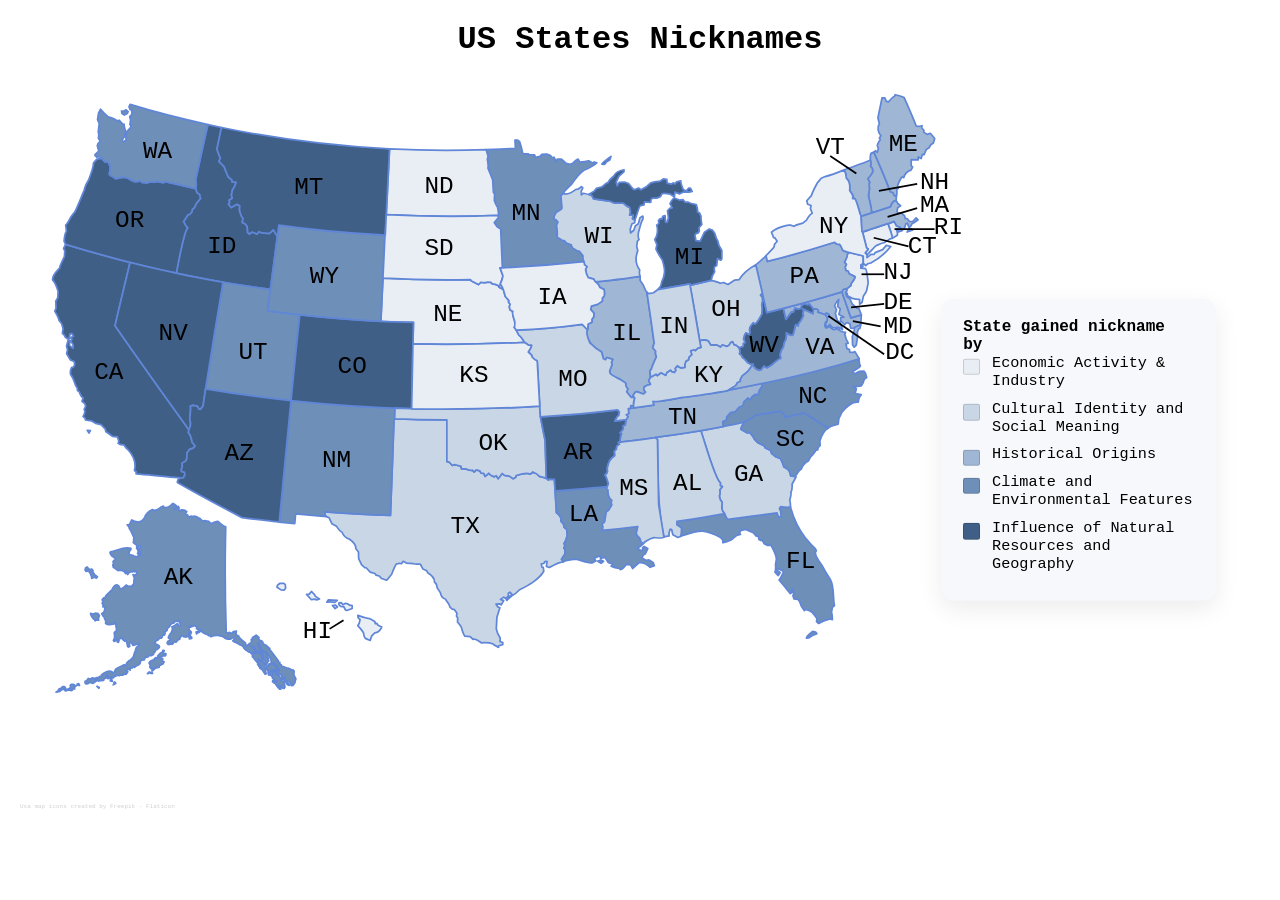
==== commit a5a79e87: "Added a legend for the map" ====
--- a/index.html
+++ b/index.html
@@ -1,31 +1,19 @@
 <!DOCTYPE html>
 <html lang="ru">
+
 <head>
     <meta charset="UTF-8">
     <meta name="viewport" content="width=device-width, initial-scale=1.0">
     <title>US State Nicknames Interactive Map | StateMap</title>
-    <meta name="description" content="Explore all 50 US state nicknames on an interactive map. Learn the meaning behind every state nickname in one place.">
-    <meta name="keywords" content="US state nicknames, American states map, state nicknames interactive map, United States geography">
-    <meta name="author" content="Alex Akimov">
+    <meta name="description"
+        content="Explore all 50 US state nicknames on an interactive map. Learn the meaning behind every state nickname in one place.">
+    <meta name="keywords"
+        content="US state nicknames, American states map, state nicknames interactive map, United States geography">
     <meta name="robots" content="index, follow">
     <link rel="icon" type="image/png" href="favicon.png">
-    <style>
-    .cmm-usa{display:none;margin:0 auto;padding:10px}.cmm-usa svg{ margin-left: 30px;width:clamp(45%, 80vw, 95%);;z-index:99;max-width: 930px;}.cmm-usa svg path{stroke-linecap:round;stroke-linejoin:round;stroke-miterlimit:10}.cmm-usa-hover-state-info{position:relative;margin:-40px auto 20px auto;display:none;box-sizing:border-box;padding:.75em;width:300px;border-radius:10px;background:#fff;box-shadow:0 0 20px #999;font-size:14px;z-index:100}.cmm-usa-hover-state-info span{display:block;line-height:1.5em}.cmm-usa-hover-state-info span:first-child{font-weight:bold;text-align:center}.cmm-usa-listview{width:100%;text-align:center;margin:1em 0}.cmm-usa-listview ul{vertical-align:top;list-style:none;display:inline-block;text-align:left;margin:0;padding:0}.cmm-usa-listview ul li{padding:0;margin:0}.cmm-usa-listview ul li span{display:inline-block;position:relative;height:12px;width:12px;border-radius:12px;color:black;text-align:center;line-height:12px;font-weight:bold;border:1px solid #999;opacity:1.0;margin-right:.5em}.cmm-usa-listview ul li span::after{content:"\2B9E";position:relative;color:#333;font-size:12px}.cmm-usa-listview ul li a{display:inline-block;margin:.5em 1em .5em 0;color:#ccc;text-decoration:none}.cmm-usa-listview ul li a.cmm-usa-live-link{color:#000;text-decoration:underline;cursor:pointer}.cmm-usa-title{width:100%;text-align:center;font-weight:bold}.cmm-usa-credit-link{text-align:center}
-    @media (max-width: 1500px) and (orientation: portrait) {
-        a {
-            top: 90%;
-            left: 5%;
-            position: relative;
-        }
-        .cmm-usa-hover-state-info {
-            top: 55%;
-            position: relative;
-            margin-top: 6%;
-            
-        }
-    }
-    </style>
+    <link rel="stylesheet" href="style.css">
 </head>
+
 <body>
     <h1 style="font-family:'Courier New', Courier, monospace; text-align: center;">US States Nicknames</h1>
     <!-- HTML start -->
@@ -33,7 +21,9 @@
         <div class="cmm-usa-title">
 
         </div>
-        <svg class="cmm-usa-svg" version="1.1" xmlns="http://www.w3.org/2000/svg" xmlns:xlink="http://www.w3.org/1999/xlink" x="0px" y="0px" viewBox="0 0 535 350" preserveAspectRatio="xMidYMid meet">
+        <svg class="cmm-usa-svg" version="1.1" xmlns="http://www.w3.org/2000/svg"
+            xmlns:xlink="http://www.w3.org/1999/xlink" x="0px" y="0px" viewBox="0 0 535 350"
+            preserveAspectRatio="xMidYMid meet">
             <defs>
                 <filter class="cmm-usa-blur-filter">
                     <feOffset result="shadowState" in="SourceAlpha" dx="1" dy="1">
@@ -44,7 +34,7 @@
                     </feGaussianBlur>
                 </filter>
             </defs>
-            
+
             <g class="cmm-usa-states">
                 <title>USA Map</title>
                 <desc>An image of the United States, with clickable states.</desc>
@@ -55,15 +45,345 @@
                     <desc>
 
                     </desc>
-                    <path d="M199.4251251,189.2160797c7.2743378,0.2913666,22.6705017,0.5180817,30.0319824,0.548233v23.984436 l1.1477966,0.1199341l1.9873505,2.1243134l1.2848663-0.4968262l3.7175598,0.942276l0.2227325,1.5418396h2.4498138 c0.832489,0.2917633,2.9932404,1.2310181,3.8717957,0.7366638l0.9593811,1.0450592l1.233429-1.1992493l2.021637,0.4968414 l0.9079285,1.353363l1.4219666,0.1199341l0.7537994,1.7131805l2.1928101-1.781723 c0.411377,1.0396729,2.0942993,1.6600189,3.0151978,2.038681l1.2164001-0.5995636l1.1134949,1.6788788l2.2785339-2.9809113 l1.3876648,1.0621643l2.723999,0.4625397l2.2784424,1.4733582l1.4048157-0.839447l0.2741699-0.9765167 c2.2579956-0.6747284,5.8496399-1.9001617,8.1204224-0.7709503l1.4561768-1.2677307 c1.1098633,0.4246368,3.0715942,1.5834045,3.8203125,2.5185547c1.1283264,0.3187256,4.4321289,0.8593292,5.0197144,2.0898895 l0.9935608-0.4968414l2.5869141,0.1884766c0.2617798,4.1310425,0.9211731,14.8753967,1.1820984,19.1361237 c1.0354309,0.4924011,2.3343811,2.5057373,2.8609619,3.4777374l-0.3939819,1.3020325l1.6788635,1.8845062l0.1542358,1.5418396 l1.5760803,1.4219208l0.394104,3.2036285c-0.2792969,1.2515259-1.0801392,3.8928833-1.9187317,4.8825378l0.513916,1.23349 l-0.6338501,1.3876648l0.7194824,0.8223572l-0.0342712,2.5526123l-2.0043945,3.0323486l1.0108032,1.5075378 c-2.0828857,0.1380615-6.2738647,2.2582397-8.0690613,3.2893372l-1.627533-0.6167297l0.3426514-2.8781738l-1.3020325,0.0856934 l-0.5653687,1.0793152l-1.421875,0.2398071l0.3425598,1.7988281l0.7880859,0.137085l0.2912292,2.3127747 c-2.8308411,4.9264221-9.2406616,8.2242126-14.0994568,10.758728c-0.9596252,1.0215759-3.1555481,2.9177856-4.4371948,3.4946594 c0.0000916,0.0001831-2.7238159,2.4500732-2.7238159,2.4500732l-0.3939819-0.7538147l3.4605408-2.5869141l-1.2677307-1.3362732 l-0.9250793,0.5482483v1.7303162l-1.4562683,1.2848816l-1.1477966-0.719574l-1.9187317,1.2677307l1.8502502,0.7367249 l-1.4734192,2.4840698l-0.7194824-0.6167297l-2.2614136,0.1027832l0.9936523,1.5932617l1.2848816,0.513916l-1.7303162,5.4307861 l-0.3426514,6.7327576c0.2453308,1.4515686,1.4425659,4.0793762,2.2442627,5.3108521l-0.0684814,2.0386963l1.5760803,0.4796753 l-0.0513306,1.23349l-2.3470459,0.6338501l-0.0343018,0.9251404c-0.7138367-0.3313904-2.7796631-1.1704407-3.117981-1.9530334 c-1.5922394-0.6454468-5.1495514-0.7624512-6.8527069-0.6510315c-0.8998413-0.6984558-2.8785553-1.9324341-3.9917297-2.1928406 l-0.7708435,0.2741089l-1.5932312-1.6104126l-3.1008453-0.3083496c-0.8218384-0.9920044-1.7719421-4.2077026-2.1243134-5.4479675 c-0.0001068,0.0000916-2.0729828-2.6724548-2.0729828-2.6724548l0.1027832-2.2956543l-0.7024536-1.0964355l0.2741699-1.6960449 l-1.4048157-2.004425l-1.3020325-0.2912292l-1.3362274-1.2334595l-0.5825195-1.6275635l-2.1071777-2.9980469 c-1.8202209-0.5857544-2.501297-1.7095947-2.7751617-3.5292664c-0.0001678,0.0001526-1.7990875-2.84375-1.7990875-2.84375 l-0.5139313-2.0215149l-1.1306458-1.4562073c0.0334473-2.6547852-1.8124084-4.0428162-3.8889313-5.2594604l-0.5310822-1.1135559 l-2.175766-0.9936218l-1.4732971-2.7582397c-0.6101227-0.052002-3.6165771,0.0467834-4.0602264-0.4283447 c0,0.000061-4.0259094-0.2911377-4.0259094-0.2911377l-1.8331146-0.976532l-0.9765167,1.3705139 c-0.796875-0.3670349-2.1825562-0.0852356-2.9637604,0.1884766c-0.8404083,1.0798645-2.1936646,4.5889587-2.689621,5.8934021 c-0.0000763-0.0000916-2.8439941,3.4091187-2.8439941,3.4091187l-2.9466095-0.9593811l-1.3534851-1.4562073l-1.8159485-0.513916 l-0.7023621-0.9079895l-2.6725464-0.8223267l-2.3470459-2.5012207l-0.7880859-0.1027832l-1.7988129-1.5761414l-1.7131805-3.5976868 l-0.1199341-3.8374939l-1.5589447-2.004425c0.2449188-2.2520752-1.9241486-4.1636963-3.5636139-5.3278503 c-1.9550476-0.3887939-3.6685181-2.3450012-4.4198303-4.1117096c-1.1704712-0.2596588-2.4863892-2.3832245-3.0835876-3.2894897 c-0.0001068,0.0001678-2.6041565-1.4388885-2.6041565-1.4388885l-1.6445923-3.4092102 c-0.7982635-0.2843933-2.0862732-1.1605377-2.5868988-1.8502502l0.2911987-1.6446381 c11.1124268,0.8361511,26.4696655,1.7632599,37.5699005,2.1243286c0.4809875-14.7243958,1.6562042-40.602478,2.038681-55.5753632 L199.4251251,189.2160797z"/>
-                    <text text-anchor="middle" x="240" y="255">TX</text></a><a class="cmm-usa-state-wv"><title></title><desc></desc><path d="M410.9507446,116.8687897l2.5526123,11.1527252l9.5938416-2.3812866l1.4047241,6.2702179l3.2207642-4.265831 l0.9936829,0.1713257l0.9765015-2.4669724l1.5247498,0.5824661l1.7645264-0.2398148l0.651001-1.7988663l1.5247498-1.1135483 l1.7988281,0.7195587l1.0621643-0.4796906l2.4498291,3.1350861l-0.4283142,2.5697632l-5.7905273-2.7239456l0.4112549,1.3362732 l-0.4454346,1.3705215l0.4111328,1.0450592c-0.4245605,0.7720184-1.8039551,4.0546722-2.7068481,4.368576l-0.3768311,1.6789246 l-1.4219666-0.7366486c-0.2796631,1.2223969-1.0737915,5.0355377-1.6960449,6.0817413l-1.6789856-0.1541748l-1.9872131-1.23349 c0.1664429,1.0994263-0.074707,3.2091217-0.4113464,4.2657928c-0.8144531,0.6549683-1.1568909,2.9315491-1.2845459,3.8890839 c-0.800293,0.9168701-1.6504822,3.1199493-1.9015503,4.3000031c-0.0001831-0.0001221,0.4623108,2.2441406,0.4623108,2.2441406 c-1.525238,0.1923828-4.5770264,3.0894775-5.6705933,4.0775757c-0.0000305-0.0002136-2.4670105,1.3531952-2.4670105,1.3531952 l-1.5760803-0.9593658l-1.5760803,2.038681l-1.1136169,0.3083649l-1.9015808-0.6681213l-1.8331299-2.0044403l0.1199341-0.805191 l-1.490448,0.0513916l-1.5932312-0.9079742c-0.4972839-0.5393677-2.1864319-2.815033-2.9980469-2.8610229l-0.7709656-1.5589447 l-0.9765015-0.6681671l0.257019-1.6789246l-0.5653992-1.8844452l2.4841309-0.8737335l-0.0171509-1.6103973l0.9936829-0.5310669 l-0.8395386-2.1928711c0.2158813-0.7437134,0.7361755-2.943512,1.421936-3.4091949l1.7646179,0.8908234l0.5310974-1.2334747 c-0.7956238-2.5704803,0.2850647-3.6153717,1.8501587-5.4478912l0.8395386,0.6510162 c1.4788513-0.3079834,3.4768982-4.5903931,4.1629333-5.7221832c0.1638489-1.3926926,0.0873718-4.2365189-0.0686646-5.6361771 c0.0001221,0.0000153,0.5141602-2.2271423,0.5141602-2.2271423l-0.3769531-1.8844528l-0.9079285-1.0450592L410.9507446,116.8687897z "/><text text-anchor="middle" x="412" y="151">WV</text></a><a class="cmm-usa-state-fl"><title></title><desc></desc><path d="M389.2105713,243.7292938c0.2724609,0.4490662,1.392395,3.1981812,2.0043945,3.272171 c6.3641968-0.8191223,21.999176-2.8395996,28.1645813-3.6833191l0.90802,2.4498291l1.3876648-0.4454498 c0.1026917-1.2250977-0.2769165-3.4675293-0.8565674-4.5570374l0.6338501-1.0450134 c1.3600159,0.2159119,4.3554077,0.5038757,5.6877441,0.1370239c1.5484619,6.0483856,4.8167725,12.9046173,8.6004028,17.8682404 c-0.0003357,0.0001526,3.6316833,4.1460571,3.6316833,4.1460571c0.7629089,0.6381531,2.3074951,2.1976013,2.655426,3.1522217 l-0.5653992,0.7538147c-0.294281,2.5586243,2.3227844,5.7290039,3.7349854,7.6236267 c1.0573425,2.0837402,3.4570923,6.1071167,4.7795715,8.0347595c2.4986572,4.1846008,1.434021,10.5763245,2.4497986,15.1787415 l-1.1650391,0.9593811l-0.5652771,2.8781128c0.4361267,0.7686768,0.5062866,3.3716125,0.5482178,4.2486877l-1.2848816-0.4111328 c-1.7528381,0.4034424-5.1320801,1.6119995-6.6299744,2.6040039l-1.2335205-1.0279236l0.3255005-1.747406 c-2.2280884-3.1068115-2.6786194-4.5118713-6.7327576-5.3622437l-0.6338806,0.7023926l-1.7131653-2.6040039 c-0.2552185-1.1321716-1.0012512-3.0822144-1.9187317-3.8546448l-2.2442627-0.2398682l-0.6510315-1.7987976l0.5653992-1.4390564 l-0.5653992-2.5869141l-0.9936523,0.7194824l0.5653687,1.4733582l-1.0621643,0.5653381 c-2.1028137-2.1454163-4.3197021-5.7150574-6.4586792-7.7949219c0.8527222-0.9143982,2.1795044-3.7786255,2.6896973-4.93396 l-3.3750305-1.747406l-0.3596802,1.2505798l1.6960144,1.1650085l-1.1477966,1.7131653l-1.8674011-1.9701843 c0.300415-1.0645447,0.4826965-3.1587524,0.2910156-4.2486572c0.0001831,0,0.4970703-2.8952637,0.4970703-2.8952637 c0.1718445-2.441925-1.9803467-6.3374939-3.117981-8.3945312l-1.8330994,0.119873l-2.0900269-0.9936218l-0.7709656-1.490448 l-2.141449-0.8051758l-0.4454346-1.815979l-1.4219666-0.394043l-1.4048157-1.7817078l-4.5227051-1.8844604l-2.5869141,0.5653229 l-0.8565979,1.2677307l0.5139465,0.976532l-2.1243286,0.5653839l-2.7924805,2.398407 c-1.0331726,0.6904602-3.9465027,1.5424805-5.1566772,1.8673706l-0.0171509-1.4562073l-1.353363-1.5246887 c-2.4375916-1.3340149-7.4801941-3.3179321-10.2449646-3.6144409c-3.809906-0.2975769-9.2972412,1.8233795-12.8657227,2.9976501 c0.8385925-0.9633789,0.651001-3.8378601,0.5995789-5.0024261l-2.6040649-1.7645721l0.0514526-1.9016418 C368.568512,247.208786,382.5970764,245.0120087,389.2105713,243.7292938z M436.3056946,315.3056946 c0.0365295-1.1504822,2.8528748-3.1696777,3.6147766-3.8374939l1.6618347,0.3768921l0.7195129,0.9936218l-2.8096313,1.1307068 l-1.7473755,1.1649475L436.3056946,315.3056946z"/><text text-anchor="middle" x="433" y="275">FL</text></a><a class="cmm-usa-state-il"><title></title><desc></desc><path d="M314.8587952,110.3929367c5.893158-0.6434097,20.0837708-2.2598877,25.7662048-3.2207184l0.0171509,2.3984299 l1.7987976,2.5697632c0.3677368,0.9730301,1.3097839,3.4132233,2.072998,4.1115799 c-0.0001221,0.0000229,2.1927795,14.990303,2.1927795,14.990303l2.0043945,14.2536163c0,0-0.8222961,2.7924805-0.8222961,2.7924805 l1.6960449,2.0043793c-0.3701782,0.8275146,0.0891418,2.4008942,0.3939819,3.1865387 c-0.4366455,1.0524445-2.7778625,6.0958405-2.843811,7.1439056l-0.8908997,0.8737335l0.3598022,3.7689972l-1.0450134,1.9358521 l1.0621643,2.1586151c-1.0272827,0.1572571-2.8514709,0.9279938-3.7005005,1.5247498l-0.1199341,1.6788788l0.9765015,1.2163239 l-1.3362122,1.0793152l-3.7347107-1.3362732l-0.9423218,0.3255005l-1.233429,2.072937l0.5653687,0.8908844l-1.5932312,0.0685425 l-2.6383667-3.3407135l0.7881165-1.4390564l-1.1307678-1.6275482l-0.1712646-1.8502045l-3.563446-2.3127899 c-1.1260681-0.568634-4.7374878-2.2035217-5.4135742-3.3064117l-0.2741699-1.370575l1.4562683-3.8374939l-0.4454651-1.0107574 l0.7709656-1.7988129l-3.3921509-1.0793152l-0.8051453,1.2505951l-1.1820984-0.5139313l-1.0450134-3.9402924 c-4.4965515-2.7424469-8.3095398-5.6849823-8.6342163-11.3756256c0.5573425-1.04776,0.8832703-3.4820709,0.9249268-4.6596985 l2.1586304-1.1135559l0.0341797-1.7303162l1.1136169-1.5418549l-0.0684814-2.1243134l-1.7646179-1.7474747l0.3939819-2.038681 l3.563446-1.0450134l2.7068176-1.8844986l0.0513611-1.8502045l1.0621643-0.9765244 c0.1010132-0.9328766,0.2324219-3.0505371-0.2227478-3.9060364l-2.2270813-1.0964508l-1.0107117-1.8673553L314.8587952,110.3929367z "/><text text-anchor="middle" x="333" y="144">IL</text></a><a class="cmm-usa-state-mn"><title></title><desc></desc><path d="M252.0367279,34.3280296c3.9474945-0.1361427,12.8573456-0.5757866,16.8748322-0.7880478l-0.2913208-4.779768 l1.5932312,0.0685406l1.1136169,0.8737354c0.2578125,0.9589787,1.7673035,5.3837986,1.5419006,6.3216152l0.8565674,0.6852608 l2.6896057,0.0513916l0.2056885,0.5482292l3.2892456,0.0684891l0.5310974,1.3705711l2.6382446-0.5824738l0.8908691-1.0964546 l2.9809265-0.205574l2.1929016,0.8565865l0.7023621,1.1992416l1.2163696-0.2398682l1.3876953,2.6896973l0.513916-1.5761452 l2.3983765,0.0342979l2.6383667,2.3127441l2.4155273,0.5653763l1.4391174-0.5824738 c0.6066589-0.5853386,2.2269897-2.3078804,3.1521606-2.3127937l0.8395691,1.6789284 c1.2522583-0.0718803,3.9893799-0.3609276,5.1565552-0.7880974l2.3470459,1.2677841l0.9251709-0.5825272l1.4219666,0.5311317 c-1.5752563,1.3802719-5.4784851,3.4167519-7.4182129,4.2312965c-2.5171204,1.7233734-5.3517456,5.4793739-7.0067749,8.0007668 c0-0.0000267-4.7625732,4.7112007-4.7625732,4.7112007l0.7709351,0.9422226l-0.6853027-0.4625359l-1.55896,1.5932388 l0.6509094,6.9212341l-0.4111328,0.7709503l-2.9637451,1.8159637l-1.1649475,2.2784958l0.0343018,1.7817154h0.9593506 l1.233429,1.4562073l-0.8222656,2.0043869c0.2882385,1.8144455,0.7434387,4.8676376,0.1884155,6.6642685l3.4948425,2.1585693 l0.7709351-0.1198883l1.2505798,1.3362732l2.7068481,1.0450134l0.6338806,1.627533 c0.7943726,0.5217667,3.0636597,2.2557068,4.0945129,2.0557785l2.0558167,2.6211548 c-0.0969849,0.991127,0.0006714,2.5012436,0.582428,3.3578568c-14.972229,1.6347122-31.9122314,2.9171066-46.9580688,3.563385 l-0.9593506-22.3226547l-2.0386963-1.2848816l-1.627533-2.3470383l2.2614136-2.7582397 c0.2792358-1.8149796-0.0176697-4.5484695-0.4283142-6.3387146c-0.6681824-0.1758881-1.5633545-3.1129761-1.8159485-3.649128 c0,0.000061,0.137085-3.7689438,0.137085-3.7689438l-0.6681519-0.890831l-0.4111633-7.2295952 c-0.4008331-1.2632446-3.3636017-7.1544647-2.5524597-8.4630394c-0.218399-1.1677094-0.722641-3.9631882-0.0858917-5.071022 L252.0367279,34.3280296z"/><text text-anchor="middle" x="275" y="75">MN</text></a><a class="cmm-usa-state-md"><title></title><desc></desc><path d="M440.4687195,126.1541595l-2.4498291-3.1350861l-1.0621643,0.4796906l-1.7988281-0.7195587 l-1.5247498,1.1135483l-0.651001,1.7988663l-1.7645264,0.2398148l-1.5247498-0.5824661l-0.9765015,2.4669724l-0.9936829-0.1713257 l-3.2207642,4.265831l-1.4047241-6.2702179c10.0081787-2.6111603,23.7706299-6.3810959,33.6466675-9.4738464l5.1738281,14.9388733 l5.961792-1.7303162l-0.3255005,5.6534424l-3.4263611,1.4904633l-0.2740479,0.6510162l-2.1071777-0.1541901l-0.4112549-2.4669647 l-1.8330078-0.7880554l-1.2163696,1.2848816l-2.3128662-2.329895l0.0343018-1.7817078l1.8331299-0.2912598l-2.8781433-1.524704 l0.8222961-3.2036209l-1.5417786-1.4562073l0.6338501-3.9745789c-0.4969482,0.6902313-2.4086914,2.8957825-2.2956848,3.8203964 l1.0450134,2.0900726l-0.6680603,2.1414642l1.1306458,4.0088196l1.6446838,1.3705292l1.3362122,3.8717804l-2.6382446-1.23349 c-0.8348083,0.1929474-2.5270386,0.3630371-3.3235779-0.0342865l-1.3876648-1.6103363l-1.490448,1.5418396l-1.0108032-1.3020325 l0.8565674-2.2270966c0.0515442-1.0267639,0.5477905-2.885376,1.1992493-3.70047l-1.5419006-0.8908844l-0.5310669,0.9422913 l-4.4199219-1.4904633l0.3940125-1.1306992l-1.2848816-0.7024078L440.4687195,126.1541595z"/><text text-anchor="middle" x="489" y="140" class="cmm-usa-outer-label">MD</text></a><a class="cmm-usa-state-ri"><title></title><desc></desc><path d="M483.2295532,77.0031967l3.5291443-1.439064l1.4391174,2.6554031l2.1756592,0.7880936l0.7880859,1.9016037 l-1.9015808,0.7366486l0.0856323-1.7474213l-1.3363342-0.0171432c0.3284912,0.8681488,0.8935547,2.7630844,0.5653992,3.6833649 l-3.0494995,1.8159561C486.230835,84.4808884,483.4637451,77.9589005,483.2295532,77.0031967z"/><text text-anchor="middle" x="518" y="83" class="cmm-usa-outer-label">RI</text></a><a class="cmm-usa-state-id"><title></title><desc></desc><path d="M84.9337845,56.7363701c0.4803848-1.2456055,0.289032-4.1598473,0.1025696-5.465065 c1.5172577-6.9910011,5.3554916-24.6079502,6.9727936-31.3510761l7.7949753,1.6446857l-2.6211548,12.4889984l1.9529953,5.2766075 l-0.8222961,1.7474174l2.8952713,2.8610229l2.4326782,5.9789581l2.2271042,1.9530449l-0.1027832,0.8565865l2.4669724,0.3426056 c-0.3437576,1.2111397-1.3627396,3.4408836-2.1073303,4.4541893c0.0001602,0.0000725-0.6166077,2.8610954-0.6166077,2.8610954 l0.4796829,1.8673515l-1.781662,1.1649475l0.3254547,1.3705215l-0.685257,0.942276l1.5589905,1.8673477l3.2379227-1.9358902 l1.6446381,0.9936142l-0.137085,2.4498825c0.310257,0.9822998,1.0551758,4.1698303,2.038681,4.7283249l-0.4111481,2.3813324 l1.7131729,0.8223419l1.0621643,1.3533707l0.3083572,3.5805283l0.9251251,0.8394928l1.6617813-1.1136093l2.7753372,1.1650009 l1.0964584-1.3534241c1.0156097,1.0202637,4.8102875,0.9275055,6.1160431,0.9765244l2.1585617-2.0558319l2.3641815,3.7518539 c-0.8116913,6.1981354-3.2195435,24.6355057-4.0430603,30.5287704c-17.4053345-2.3119812-37.0278549-5.5837708-54.15345-9.3882065 c0.8291016-3.2134552,4.2313461-23.9494934,6.5785751-26.0745087c-0.8848953-0.6303253-1.9501266-2.6171341-2.3641891-3.5976791 l2.6040649-3.8888855l1.0450058-0.2741165l1.2677841-1.6274796l0.08564-1.1136093l1.3362732-1.284874l0.890831-1.987236 l2.5183716-3.1351395l-0.6509628-2.3812866l-1.3191833-0.7537994L84.9337845,56.7363701z"/><text text-anchor="middle" x="100" y="94">ID</text></a><a class="cmm-usa-state-nh"><title></title><desc></desc><path d="M473.0533142,40.4440727c-0.0466614-0.9710999-0.0253296-3.1239281,0.4111328-4.0088234l1.6618347-0.7195549 c2.4964294,5.6799774,7.3022461,16.7546692,9.336731,22.682457l1.8502502,0.9079819l0.4454346,1.3533707l1.2848816,0.3940468 l-0.137085,2.5869102l-0.9935608,0.205574l-1.4391174,1.4048119l-0.8222961,1.9872894l-9.9535217,3.2550201l-1.0279846-0.7024078 c0.2187195-1.4764404-1.3308411-7.3103867-1.6789551-8.8228149c0.0000916-0.0000191,0.5654602-4.1801682,0.5654602-4.1801682 c-0.1265259-0.8656883-0.3150024-2.876812,0.1198425-3.6833153l-1.096344-2.1414642 c0.9343872-0.7281761,2.3516541-2.9420738,2.9294434-3.9745789l-0.3255005-1.9701385l-1.0621643-1.0964546l0.4111633-2.2442551 L473.0533142,40.4440727z"/><text text-anchor="middle" x="510" y="57" class="cmm-usa-outer-label">NH</text></a><a class="cmm-usa-state-nc"><title></title><desc></desc><path d="M410.7623291,168.760788c18.0994568-3.1034393,38.3350525-8.7991943,55.883728-14.1507874 c-0.087616,1.1140594,0.1584167,3.2164307,0.6852112,4.2144012c-0.6789856,1.045166-3.264801,2.4725037-4.3514404,3.0322876 l0.8908997,1.5076141l2.7067261-1.4733124l2.861084-0.102829c0.7530212,0.7062836,1.3588867,2.5920715,1.5246582,3.5805664 l-1.421875,1.1135559c-0.2150269,1.0078888-0.9403687,2.874649-1.6103821,3.6661682l-4.6598816,0.5996246l1.7303162,1.1306915 l-0.6852112,2.7068024l3.5291443,0.6339111l-1.2848816,2.0043793l-0.4454346,2.3299561 c-4.0292969-0.6085205-7.1206665,3.0128174-9.3881531,5.8078461c-0.0001221-0.0002136-1.7474976,3.5460663-1.7474976,3.5460663 l-0.4454346,3.3578033c-1.2079163,0.35495-4.9168091,1.2500916-5.7220459,2.2956543l-13.8595276-8.7200623l-11.1356201,2.4841309 l-0.137085-1.4390564c-0.668335-0.6227264-2.113739-2.0880432-3.1352234-1.9870758 c-1.6044922,0.2590332-12.0357666,2.1451111-13.3969421,2.1754913c-0.456543,0.6476288-5.9411926,3.5909729-6.7156372,4.0602112 c-2.8644104,0.7640991-9.1052551,2.0108948-12.0606995,2.5355225l-0.1884155-2.9466553l1.9187622-0.6852722l0.3768311-2.0215302 l2.1586304-2.4155731l2.7924805-0.6338654l2.0729675-2.4327393l2.3127441-1.062149l0.4625854-2.0044403l2.3812256-2.2956543 l1.0964661,1.0621643c0.475647-1.0715332,1.8278198-2.5013123,2.8267822-3.1008453l1.8501587,0.1027985 c0.2496948-1.4366608,1.5479736-3.9013672,2.4499207-5.0367432L410.7623291,168.760788z"/><text text-anchor="middle" x="440" y="180">NC</text></a><a class="cmm-usa-state-vt"><title></title><desc></desc><path d="M458.0630493,45.9262505c4.3259888-1.6441612,10.7016907-3.6460266,14.9902649-5.4821777l0.4796448,1.2334862 l-0.4111633,2.2442551l1.0621643,1.0964546l0.3255005,1.9701385c-0.5827332,1.0395508-1.9906006,3.2402954-2.9294434,3.9745789 l1.096344,2.1414642c-0.4345703,0.8057289-0.2467957,2.8134918-0.1196594,3.6833649 c-0.0001831-0.0000496-0.5655518,4.1800995-0.5655518,4.1800995c0.3539124,1.5357704,1.891571,7.3118935,1.6788635,8.822834 l1.0279846,0.7024078l-6.9212952,2.1928635c-0.989563-1.5581894-2.2986145-9.1541367-3.8031921-10.3818321l-1.0964661,0.2569656 l0.1027832-1.8331108l-1.8159485-3.032299c0.2533569-2.395771,0.1903992-5.3172836-1.8844604-6.9554787 C459.2523499,49.4607925,458.6156311,47.0785904,458.0630493,45.9262505z"/><text text-anchor="middle" x="450" y="37" class="cmm-usa-outer-label">VT</text></a><a class="cmm-usa-state-ct"><title></title><desc></desc><path d="M468.5819397,81.6630325c2.6190186-0.7642059,11.8385925-3.9057159,14.5791321-4.8311615 c0.2874756,1.1214981,3.0401611,7.4490738,2.3641052,8.5487671c-0.6365051-0.3343353-3.7961121,2.0728073-4.3171387,2.3470459 c-0.3064575-0.3522949-4.6021118,1.7733002-4.9682312,1.884491c-0.0000305,0.0000076-5.053894,5.2765579-5.053894,5.2765579 l-1.0621643-1.1820908l1.7303162-2.0729294l-0.9250793-0.7709427L468.5819397,81.6630325z"/><text text-anchor="middle" x="503" y="94" class="cmm-usa-outer-label">CT</text></a><a class="cmm-usa-state-de"><title></title><desc></desc><path d="M456.743866,116.1663818l0.7709351-1.5076065l2.329895-0.4968338l-0.4454346,1.7131729l-0.582428,0.5824738 l0.6338806,2.2956467l1.8844299,1.3534241l1.2678528,2.9638062l2.7410278,2.4326782l1.1136169,0.1027908l1.4218445,3.7690048 l-5.961792,1.7303162L456.743866,116.1663818z"/><text text-anchor="middle" x="489" y="126" class="cmm-usa-outer-label">DE</text></a><a class="cmm-usa-state-nm"><title></title><desc></desc><path d="M199.6307983,183.0315552l-0.2056732,6.1845245l-0.3939972-0.0171356 c-0.3863068,15.0779419-1.5542297,40.7565613-2.038681,55.5753632c-11.0872803-0.3603058-26.4729462-1.2891083-37.5699005-2.1243286 l-0.2911987,1.6446381l1.0792999,1.0964508l-17.7656555-1.5247498l-0.4796906,5.5335693l-8.9256134-0.8737335 c1.6108704-17.2665405,5.0233002-52.4378815,6.7499084-69.7775421 C158.6772461,180.7346497,180.6569672,182.5529938,199.6307983,183.0315552z"/><text text-anchor="middle" x="166" y="217">NM</text></a><a class="cmm-usa-state-ca"><title></title><desc></desc><path d="M10.1023111,88.7726898C21.5784893,92.2194519,35.5510521,96.2388,47.1925163,99.2230606 c-2.2801781,9.8792419-6.4360695,26.553894-8.6172638,36.4049454c12.2596474,17.673111,29.8033791,42.2612762,42.4524498,59.7726593 l-0.2226715,1.7131805c1.0188675,1.1692963,1.8738708,4.0495148,2.1240616,5.5507812 c0.0002594-0.0001221,1.7648239,2.158493,1.7648239,2.158493l-1.4219131,1.3876801l-1.7645645,0.5310669l-1.5419006,2.038681 c0.0557709,1.1406555-0.028923,3.5564728-0.5995636,4.5741577l-2.2785568,1.4219513l0.1884766,1.7645721l-0.6510086,2.0557709 l0.2741089,0.8052063l1.6446304,0.5482178l0.2569656,1.4048157l-0.9422226,1.7303314 c-1.0399323,0.6030884-25.6812553-2.3201752-27.1880608-2.3128052l0.0513954-1.1478424l-0.9936714-0.7537994 c1.1829491-4.6027222-0.535244-8.3625641-3.5294685-11.7865448c-0.843605-0.5400696-2.1081963-2.120224-2.6379662-2.9638672 l-1.7645683-0.0513916l-1.4562073-0.805191l0.4282913-1.1649475l-0.8222885-2.5526581l-2.929512-0.3255157l-3.7690048-2.723938 l-0.2569656-1.4219055L30.506218,192.45401l-3.1350842-0.7024078l-2.4841232-1.4219666l-3.3406582-0.4967804l-0.1884766-1.0107727 l-1.1820946-1.0450592c0.5851746-0.6535492,1.0003815-2.2294769,1.0621605-3.0836945l-0.4282932-0.9079742l0.839489-1.7988586 l-0.3768997-1.5076141l-1.7303219-1.4219055l0.7024078-1.8159637c-0.9991245-0.5247345-1.8899593-2.5923309-2.2614021-3.5805206 l-1.027916-0.7537994l-0.1541786-1.4562073l-0.9593735-1.5761414c-0.4895487-1.4986267-1.7673759-5.2248077-2.9124165-6.3387146 c-0.099206-1.0461578,0.1521235-2.988266,0.6510143-3.9231873l1.010767-0.0171509l0.7880974-1.6788788l-0.3255072-1.747467 l-2.2442541-0.9250793l-2.1072226-3.6833038l0.5310802-1.9701996l-0.5824728-2.2613525l0.8223419-3.1351318l1.0964041-0.0856323 l-0.2398176,2.7753296l2.0900745,1.6617737v-2.0729218l-1.2163906-1.8331146l0.5310793-1.2677765l-0.8394384-0.8051453 l1.7474184-0.9080353l-0.90798-1.5418396l-1.0278625,0.1713257l-0.7195559,3.3749542l-1.935895-1.3362732 c-0.3129473-0.7797546-0.9724655-1.9276428-1.7816629-2.295639l0.4111452-2.6383057l-0.8223429-2.9295197l-1.5076013-1.9358978 c-0.1795859-1.3137665-1.7959404-4.1838074-2.4669745-5.3279419l0.7538006-1.5932846l-0.1712756-4.1116104l1.1649456-2.0557785 l0.1713281-3.5976715c-0.4968605-1.7669373-1.9151223-5.2051926-3.1522861-6.5785828 c-0.3467846-2.666832,2.3521872-5.0619125,3.9748187-6.8356018c0.2674379-1.4550552,2.132071-5.1762543,2.8095145-6.5272141 c-0.0001268,0.0000305,0.2396898-3.4605637,0.2396898-3.4605637l-0.7366514-1.1992416L10.1023111,88.7726898z M22.5913639,195.7946625l1.798811,0.1541901l-0.8222904,1.4391022L22.5913639,195.7946625z"/><text text-anchor="middle" x="35" y="166">CA</text></a><a class="cmm-usa-state-nj"><title></title><desc></desc><path d="M460.7012939,93.4325256l8.2918091,2.038681v4.1116104 c-0.02771-0.0002747-0.1159973,0.0059586-0.137085-0.0170975l-0.2055664,0.5824738l-0.9422302,0.5824738l-0.0171509,1.7131729 l2.6382446,0.3255081c0.7578735,0.6492004,1.3382568,7.072403,1.5247192,8.051918 c0.0000305-0.0000305-0.8051147,4.1116257-0.8051147,4.1116257c-0.1886597,1.0400772-1.3251038,2.8249893-1.9875183,3.6318665 c0.0001831,0.0000534-0.7364807,3.5634308-0.7364807,3.5634308l-1.4389954,1.1306992v-2.8609695 c-2.4431152,0.068161-5.2056274-0.6250916-7.1268616-2.1928558l0.1199341-0.0856934l0,0l0,0 c-0.0212708-0.014946-0.0301819-0.0535965-0.0514526-0.0685425c0.0041809-0.0191498-0.0057678-0.0529251-0.0170288-0.0684891l0,0 c0.012146-0.0865555-0.0306091-0.1733322-0.0343018-0.2569656l-0.0171509-0.0171509v-0.0171432h-0.0343018v-0.1713333 l0.0171509-0.0170898l0,0c0.002655-0.0120316,0.020752-0.0744476,0.0171509-0.0856934l0.0171509-0.0170975 c0-0.0221329,0-0.0814667,0-0.1027832l0,0c0-0.0080414,0-0.0262604,0-0.0343018h0.0171509 c-0.023468-0.0351715-0.0279846-0.1018524-0.0514526-0.1370239h-0.0171509v-0.0171509 c-0.0663452,0.0100403-0.1464844-0.0381317-0.2055664-0.0513916l-0.0170593-0.0171509 c-0.0135498-0.0055695-0.043396-0.0214844-0.0514221-0.0342484c-0.0376892,0.0132599-0.1226196-0.0347443-0.1542358-0.0513916l0,0 c0.0157776-0.2359619,0.0485229-0.8425217,0.1199341-1.0621567l-0.0171509-0.0171509l0.4454346-1.7131729l2.1929321-1.8502045 l-0.188446-0.7195587c0.5456848-0.7987213,2.5858154-3.1499786,2.3127441-4.2315369l-3.3235474-1.6446381l-0.4967957-1.4219589 l-1.4391174-0.4967804l-0.3255005-2.0558319l0.7024536-1.4733047l-1.0964355-1.1992416 c0.4699707-0.9053574,1.8625183-3.3321991,1.5760803-4.4028702L460.7012939,93.4325256z"/><text text-anchor="middle" x="489" y="109" class="cmm-usa-outer-label">NJ</text></a><a class="cmm-usa-state-wi"><title></title><desc></desc><path d="M297.2817078,59.8029137c2.1964417,0.4064674,4.7882996-1.4125328,6.4585876-2.6382484l1.0964661-0.0856895 l2.0386963-1.4390602l0.7880859,0.6510162l-0.9080505,1.8844986l0.0856628,2.141468l1.1820984-0.9079781 c1.1471863,0.2274284,3.6947021,0.807476,4.7626648,1.2334862l1.0621643,1.935894l9.0626526,1.3019791l2.8439026,1.14785 l5.2423096,0.1027832c0.7743835,0.7940445,2.5068665,2.1160355,3.5804749,2.4326782l0.5653992,2.5869064l-0.5310974,1.7988663 l2.0900269-0.0342941l-0.445343,2.1243668l1.4047241,0.8222961l-0.1369934,1.5075989l-1.5761719,0.5653229l-0.9935913,3.0494461 l0.1369934,2.2614059l1.9017029-1.5760956l0.976532-2.6211548l1.6445618-1.0964508l0.9422302-3.4605942l1.6618347-0.9593735 l0.1199341,1.6617813c-0.9877319,0.9835892-2.2588196,6.3493958-2.6553345,7.6921997 c-0.1722717,1.0731125-0.1871948,3.1342392,0.3254395,4.1286926l-0.976532,1.0963974l-0.3769531,2.8952713l0.6338806,2.4155807 c-1.3749695,3.6887894-1.3822632,7.8703003,1.0964661,11.101387c-0.2241821,0.9471588-0.0853271,2.7350082,0.2398682,3.6490707 c-5.6285706,0.9540863-19.9317627,2.5845337-25.7662048,3.2207184l-0.8907776-1.5589371l-3.1180115-0.8565903 c-0.7965088-1.0454865-1.4930725-3.4889603-1.6446838-4.7797699l0.8908997-1.5932388l-1.4219666-1.027916 c-0.0935669-0.8531799-0.5011902-2.4993896-0.9423523-3.2378769c0.0001221-0.0000458,0.0172729-1.9873352,0.0172729-1.9873352 l-2.0558167-2.6211548c-1.0210266,0.2051315-3.3118896-1.540535-4.0945129-2.0557785l-0.6338806-1.627533l-2.7068481-1.0450134 l-1.2505798-1.3362732l-0.7709351,0.1198883l-3.4948425-2.1585693c0.5550232-1.7966385,0.0997925-4.8498383-0.1884155-6.6642685 l0.8222656-2.0043869l-1.233429-1.4562073h-0.9593506l-0.0343018-1.7817154l1.1649475-2.2784958l2.9637451-1.8159637 l0.4111328-0.7709503l-0.6509094-6.9212341l1.55896-1.5932388L297.2817078,59.8029137z"/><text text-anchor="middle" x="317" y="88">WI</text></a><a class="cmm-usa-state-or"><title></title><desc></desc><path d="M30.9859047,39.3133698l1.7645683,2.038681l1.4733543-0.0856361 c2.4003754,2.2414551,1.4945984,4.4356422,1.027916,7.2124481c0.2370224,0.649147,3.3047562,2.1974831,3.8717384,2.5526123 l4.1629982-0.8908348l2.3641891,0.4111481c3.0780678,1.7968826,3.7869034,2.6209755,7.5208588,1.7817154l0.9251289,0.8394356 l2.5354614,0.3255081l2.3470421-0.6681099l2.5526657,0.2227211l0.5310783-0.4797401l4.2315445,0.6853142l1.353363-0.5310822 l17.2859726,4.0088196l0.8222885,2.4669762l1.3191833,0.7537994l0.6509628,2.3812866l-2.5183716,3.1351395l-0.890831,1.987236 l-1.3362732,1.284874l-0.08564,1.1136093l-1.2677841,1.6274796l-1.0450058,0.2741165l-2.6040649,3.8888855 c0.417511,0.9862823,1.4763412,2.9626236,2.3641891,3.5976791c-2.3159561,2.029068-5.7794952,22.9739761-6.5785751,26.0745087 c-20.8817101-4.2281265-43.3171005-10.3892365-63.6615524-16.5492706l-0.8565874-1.781662 c0.1372566-1.2591705,0.3405313-4.6910477,1.3534222-5.6192093l-0.4282932-3.6319733 c0.9872398-0.8830032,2.4308548-3.5110245,2.9979153-4.711319c0.0001383,0.0000916,2.3129339-3.0322037,2.3129339-3.0322037 c1.1469297-1.7989807,4.6044436-10.6518593,5.4820719-12.7802544c0.122942-1.4263229,1.7359161-4.3923836,2.4501343-5.6192322 c0.8300591-2.1287231,2.7158546-7.3670425,2.7922268-9.6451645l1.9187984-2.1757126L30.9859047,39.3133698z"/><text text-anchor="middle" x="47" y="79">OR</text></a><a class="cmm-usa-state-ne"><title></title><desc></desc><path d="M192.6753235,108.2514725c15.690506,0.8343201,34.6929932,1.0957184,50.4186859,0.8223419l0.291214,0.6338654 l4.1801453,2.2100067l1.6103973-1.3705139c0.8469543,0.4159393,2.8850098,0.108223,3.7690582-0.068718 c-0.000061,0.0001755,1.8330536,0.1885986,1.8330536,0.1885986l0.8222809,0.8908844 c0.9914246-0.2107086,3.2329407,0.8999786,4.0945129,1.3191223l-0.2055664,0.5653763l2.5011597,1.3533707l1.0793152,3.9917221 l2.1071777,2.3984375l-0.2740784,0.7708969l0.9593811,1.3363266l-0.4454346,1.2505798l0.2911987,1.8159637l1.6961365,1.0793076 c-0.7093811,0.9205017,0.8807983,4.8590088,1.1135864,5.8078003c-0.0054321,0.626358,0.2467957,2.8223114-0.325592,3.2891541 c0.8462524,0.8833771,2.1640625,3.4066467,2.6896057,4.5228882c1.1496887,0.5425568,2.615387,3.0102234,3.2037048,4.0772705 c-20.0764008,1.0692902-44.068161,1.4917603-64.1583862,0.9764709l0.3084717-12.3862152 c-4.6284027-0.1041565-14.0914154-0.4630432-18.7421265-0.685318L192.6753235,108.2514725z"/><text text-anchor="middle" x="230" y="133">NE</text></a><a class="cmm-usa-state-pa"><title></title><desc></desc><path d="M407.1646118,100.5764847c1.5188904-1.1454773,4.4921265-3.8731918,5.8591309-5.2252121l0.8222961,3.2893219 c12.1532288-3.077301,26.7311096-7.27668,38.700531-11.0499954l1.1820984,1.1136017l1.5247498,0.08564 c0.7962646,0.4792175,1.6038208,2.6407394,1.9187317,3.4605942c0.7892761,0.5567551,2.5760498,1.0757523,3.5291443,1.1820908 l-0.9422302,1.23349c0.2901611,1.0609207-1.1108398,3.5091476-1.5760803,4.4028702l1.0964355,1.1992416l-0.7024536,1.4733047 l0.3255005,2.0558319l1.4391174,0.4967804l0.4967957,1.4219589l3.3235474,1.6446381 c0.2926941,1.044281-1.7887878,3.4640427-2.3127441,4.2315369l0.188446,0.7195587l-2.1929321,1.8502045l-2.329895,0.4968338 l-0.7709351,1.5076065c-13.3976135,4.1502914-29.6268616,8.5447998-43.240509,11.8551331 C412.0328064,121.5316544,408.7017212,107.1648636,407.1646118,100.5764847z"/><text text-anchor="middle" x="435" y="111">PA</text></a><a class="cmm-usa-state-wa"><title></title><desc></desc><path d="M92.0091476,19.920229c-1.6007843,6.6683731-5.4704132,24.4248753-6.9725647,31.351244 c0.1895981,1.2966614,0.3762817,4.2185898-0.1027985,5.4648972l-17.2859726-4.0088196l-1.353363,0.5310822l-4.2315445-0.6853142 l-0.5310783,0.4797401l-2.5526657-0.2227211l-2.3470421,0.6681099l-2.5354614-0.3255081l-0.9251289-0.8394356 c-3.7489967,0.8399544-4.4385681,0.0134659-7.5208321-1.7819862c-0.0000267,0.0002708-2.3642159-0.4108772-2.3642159-0.4108772 l-4.1629982,0.8908348c-0.5835724-0.3656998-3.6205788-1.8941612-3.8717384-2.5526123 c0.4686279-2.7872734,1.3710976-4.9690971-1.027916-7.2124481l-1.4733543,0.0856361 c-0.6343727-0.7951431-2.1448231-2.5106277-3.049448-2.9809036l-1.6960258,0.2055702l-0.8394394-0.9422226l-0.0685406,0.1541786 l-0.0513935-0.5824738l2.1585636-2.0900726l-0.8565865-3.0152054l0.5139828-1.4390583l1.1991901-1.0964565l-1.0450115-1.8159599 c0.0897655-0.7801476,0.4269485-2.8266907-0.1371956-3.4947968c0.0001659-0.0000935,0.6168823-4.9511375,0.6168823-4.9511375 l-0.9936161-2.1928616l0.5481758-3.7347059l1.1992416-2.3299437c0.8985462,1.1857605,3.2259178,3.3919344,4.3686676,4.3685617 c1.399086,0.2362318,4.3019524,1.67488,5.5506248,2.3641996l0.8394394-0.3939972l1.8159599,2.1071701l0.8737335,0.1713276 c0.0870438,1.1386509,0.5441551,3.3733749,1.1135521,4.3686256c-0.2983551,1.3524723-1.3079987,3.8319607-2.1757126,4.9167995 l0.8565865,0.9250774l1.3876686-1.2163391l-0.1199341-2.4498253l1.0450096-2.7067928l2.0558319-2.3127956l-0.7195587-1.4562073 l0.3768997-2.5183678l-0.5139313-1.9701395l1.3534241-1.3362741l-0.2227211-2.3813362l-0.890831-0.2227211L46.575798,9.6411858 l0.6510124-1.3362732C60.9584999,12.5399914,77.9732132,16.7778625,92.0091476,19.920229z M42.2928619,12.125309 l1.2848816,0.0685415l1.3534203-0.8051939l1.1649475,1.027915l-0.5653229,1.1306486l-1.5932922,0.8565874l-1.3876686-0.8394384 L42.2928619,12.125309z"/><text text-anchor="middle" x="63" y="39">WA</text></a><a class="cmm-usa-state-la"><title></title><desc></desc><path d="M321.7114868,228.1907959l-0.3940125,1.062149l0.8052673,0.8908844 c-0.0525208,1.9675598,0.4151917,4.7230988,2.2099609,5.8761749l-0.3769531,1.4219208l0.4112244,1.1820831 c-0.6463013,1.1511536-1.8644409,3.5743103-3.237915,4.0431213l-0.8737183,5.6192169l-1.6446838,1.7817078l0.6338501,1.0278625 l-0.3255005,2.2613983c5.039978-0.4848633,15.2711792-1.6260223,20.3183289-2.2442474l-0.839447,3.957428 c0.0418701,0.9459229,1.3505554,2.1748352,2.0045471,2.7409973c-0.0001526,0.0000916,0.8049622,2.3128967,0.8049622,2.3128967 l1.2507019,0.8051758c-0.7227478,0.8118591-2.3832703,2.1061096-3.3578491,2.586853l1.9530334,1.4562073l0.9935608-0.2741089 l0.0343018-1.4219055l0.8737488-0.6681519l2.0729675,1.1992188l-1.3363342,2.9466858l-1.1992493,0.7194824l-0.9079285,1.5761414 l2.2785645,1.4733276l1.9015808-0.1542053l2.3127441,1.3876953l0.7366638,1.9187927l-2.3983765,0.907959 c-1.853241-1.7299805-3.6550293-2.8968506-6.3044739-2.6725464l-3.8546448,3.3406677l-1.0964355-2.1243286l-2.4498291-0.2055664 c-0.6997986,0.8903198-2.1897888,2.7488403-3.3921509,2.9637756l-1.1991577-0.9422302 c-1.0160217,0.362854-3.2701416-0.6283569-4.1801453-1.0279236l1.1649475-1.3362732l-2.7068481-0.6338501l-2.0043945-3.0837708 l-2.4841003,0.58255l-0.5139465-1.5419006l-3.2550659,1.6617737l1.0964661,1.2848816l-2.2442627,1.2164001 c-2.9267578-0.031311-6.6387024-1.6566162-9.4739075-2.1587524c-2.0245972,0.2108154-5.3982849,0.2521362-7.0924683,1.5248108 l-1.0108032-1.5075378l2.0043945-3.0323486l0.0342712-2.5526123l-0.7194824-0.8223572l0.6338501-1.3876648l-0.513916-1.23349 c0.8361511-0.9837036,1.6419678-3.6368103,1.9185791-4.8826599c0.0001526,0.0001221-0.3939514-3.2035065-0.3939514-3.2035065 l-1.5760803-1.4219208l-0.1542358-1.5418396l-1.6788635-1.8845062l0.3939819-1.3020325 c-0.53125-0.9782562-1.8215942-2.9802399-2.8609619-3.4777374l-0.7709656-12.5575409 C298.0214844,230.1555481,315.7073364,228.8511353,321.7114868,228.1907959z M316.24646,271.0372925l1.7989197-0.6167603 l1.5246277,0.7366943l-1.3705139,1.0792542L316.24646,271.0372925z"/><text text-anchor="middle" x="308" y="248">LA</text></a><a class="cmm-usa-state-ga"><title></title><desc></desc><path d="M375.5223389,196.0345306c6.9841003-1.3312225,18.1044922-3.1595001,24.9095154-4.899704 c-0.3153992,0.6313934-1.9728394,3.2461395-1.7988281,3.9745789l3.7004089,2.1928558l1.3191833-0.3083496 c0.5883179,0.7073669,2.4754639,2.7868195,2.6039429,3.7175903c0.0001221-0.0000305,2.0901489,2.1757355,2.0901489,2.1757355 l3.5634155,1.6960144l0.7881165,1.370575l3.0322266,1.4047699l0.4797363,1.627533l2.6725464,2.1586151l2.4155273,0.8565826 c0.7623596,1.0246582,1.6858215,3.5470428,2.0215454,4.7797241c2.8722839,1.1241455,3.3717041,2.2902069,3.9232178,5.190918 c0.4300537,0.085495,2.7476807,0.4284821,3.0837097,0.651001l-2.2957153,4.1801605 c0.1369934,1.2978668-0.0693359,3.5030975-0.6851807,4.6769714c0.521698,0.6519928-0.5391541,3.8820343-0.6681824,4.5912933 c0.4468994,0.7884827,0.4790955,2.8997955,0.4625854,3.7861023c-1.3237305,0.3671417-4.3376465,0.0784149-5.6877441-0.1370239 l-0.6338501,1.0450134c0.5797729,1.0888519,0.9593201,3.3336029,0.8565674,4.5570374l-1.3876648,0.4454498l-0.90802-2.4498291 c-6.1035767,0.8356323-21.8676758,2.8729706-28.1645813,3.6833191c-0.6014099-0.0548553-1.7427063-2.8427277-2.0043945-3.2722015 c0,0.0000305-1.3191833-1.8330841-1.3191833-1.8330841c-0.5002136-0.8005981-0.1379395-3.7786865-0.0856323-4.6769257 c-0.7794495-0.9140778-1.51828-2.5145111-1.627533-3.7176056c0.5496216-0.7268066,0.3865356-2.6729889,0.2913208-3.5119934 l1.4389954-1.8331146l-1.1820984-0.5996094l0.1028137-1.5247498 C383.486969,223.6468201,377.1620178,199.8629913,375.5223389,196.0345306z"/><text text-anchor="middle" x="403" y="225">GA</text></a><a class="cmm-usa-state-al"><title></title><desc></desc><path d="M349.4135742,199.9919586l-0.0514526-0.1541748c6.545929-0.8075409,19.6677246-2.7072296,26.1602173-3.8032532 c1.6919861,3.9632111,7.9156189,27.5029297,11.3069153,29.9976501l-0.1028137,1.5247498l1.1820984,0.5996094l-1.4389954,1.8331146 c0.0950317,0.8462524,0.2585754,2.7793427-0.2913208,3.5119934c0.1090698,1.2037659,0.8493652,2.80513,1.627533,3.7176056 c-0.2173767,2.7616119-0.6607361,4.2587128,1.4048157,6.5100403c-6.5870667,1.2784729-20.6723022,3.4842987-27.3936157,4.4371185 l-0.0514526,1.9016418l2.6040649,1.7645721c0.0504761,1.1773376,0.2410583,4.0292053-0.5995789,5.0024261l-1.4219666,0.582489 l-2.8952637-1.5760956l-0.7024536-2.980957l-0.8051453-0.2398224c-0.3862305,0.9474182-0.9012146,2.907486-0.5995789,3.9231873 l-3.0494995,0.513916c-3.8499146-17.1145782-3.3617554-38.5597076-3.6833496-55.9522552L349.4135742,199.9919586z"/><text text-anchor="middle" x="368" y="230">AL</text></a><a class="cmm-usa-state-ut"><title></title><desc></desc><path d="M100.677803,110.5985641c7.062851,1.3284912,20.1827545,3.0815659,27.2395096,4.1116028l-1.627533,12.3862152 c3.3166199,0.5223846,15.0231934,1.8382797,18.5536499,2.2443008c-1.565506,14.3683624-3.6688385,35.1524353-5.053833,49.4079285 c-14.3320007-1.523941-34.9209518-4.4738159-49.1338196-6.8526917 C93.0991287,155.8745422,97.9991074,126.4611359,100.677803,110.5985641z"/><text text-anchor="middle" x="118" y="155">UT</text></a><a class="cmm-usa-state-oh"><title></title><desc></desc><path d="M369.3206482,112.3631287l12.1634827-2.8610229c1.0761719,0.2629013,4.3757629,0.956665,5.2251587,1.6789322 l1.9187622-0.4454422l2.5184326,1.1820908l3.9059753-2.5697556l2.4841309-0.205574 c2.1009827-3.3057709,6.2153625-6.697113,9.6280212-8.5658722l3.7861328,16.292305l-1.1306458,1.1477966l0.9079285,1.0450592 l0.3769531,1.8844528l-0.5140381,2.2271576c0.155304,1.4027634,0.2327576,4.2409058,0.0684814,5.6362991 c-0.6886292,1.1296234-2.6761169,5.408905-4.1628723,5.7220459l-0.8395386-0.6510162 c-1.5698242,1.8374634-2.6441956,2.8787079-1.8501587,5.4478912l-0.5310974,1.2334747l-1.7646179-0.8908234 c-0.6824036,0.4572754-1.2098389,2.6755066-1.421936,3.4091949l0.8395386,2.1928711l-0.9936829,0.5310669l0.0171509,1.6103973 l-2.4841309,0.8737335l-1.5760803-1.3876648l-1.2507019-0.2227325l-0.8565674-1.8673401l-1.1477966,0.6167145l-0.7881165,1.3705139 l-1.3705139,0.7195587l-2.4498291-0.839447l-1.233429,1.2163391l-2.1072693-1.2334747l-3.4605408,0.0685425l-1.4048157-2.3984375 l-2.0386963-0.5996246l-2.9466858,0.4111481C373.6233826,136.328125,370.7859192,120.1991882,369.3206482,112.3631287z"/><text text-anchor="middle" x="390" y="130">OH</text></a><a class="cmm-usa-state-co"><title></title><desc></desc><path d="M144.8434296,129.340683c20.2997894,2.2159882,45.0407562,3.9528809,65.391922,4.3857269 c-0.2456055,8.2356262-0.8826447,40.8504791-1.0622711,49.6820374c-22.355072-0.6218262-47.1286316-2.2052307-69.3834839-4.6598358 C141.1702271,164.5356445,143.282959,143.6602631,144.8434296,129.340683z"/><text text-anchor="middle" x="175" y="163">CO</text></a><a class="cmm-usa-state-sc"><title></title><desc></desc><path d="M400.4318542,191.1348267c0.8170471-0.4970093,6.2156067-3.3820343,6.7156067-4.0602112 c1.2998962-0.0212097,11.8460388-1.9248199,13.3970337-2.1757202c1.0075378-0.1065063,2.4847412,1.3757477,3.1351318,1.9873047 l0.137085,1.4390564l11.1356201-2.4841309l13.8595276,8.7200623c-2.51474,1.177948-3.9855957,4.835144-4.7795715,7.2982941 c-0.0001526-0.0001678,0.1540833,2.5867462,0.1540833,2.5867462l-1.2164001,1.3705139l-0.0856323,1.0964661l-1.2335205,0.3768921 c-0.2397461,1.0661163-2.3047485,3.1298676-3.0495605,3.888855c0.0001526,0.0000305-1.1647949,2.1928864-1.1647949,2.1928864 c-2.2205505,0.982193-3.2528992,2.3582764-4.0258179,4.6086273c-1.1880188,0.4994812-2.9660645,3.3967133-3.6321106,4.4369354 l-2.5354919-0.4454346c-0.5520325-2.907074-1.0552979-4.0675659-3.9232178-5.190918 c-0.3382874-1.239151-1.2569275-3.7495422-2.0215454-4.7797241l-2.4155273-0.8565826l-2.6725464-2.1586151l-0.4797363-1.627533 l-3.0322266-1.4047699l-0.7881165-1.370575l-3.5634155-1.6960144l-2.0900269-2.175766 c-0.1208801-0.9199677-2.0278015-3.0256195-2.6040649-3.7175598l-1.3191833,0.3083496l-3.7004089-2.1928558 C398.4529114,194.3942413,400.1238708,191.7507324,400.4318542,191.1348267z"/><text text-anchor="middle" x="427" y="205">SC</text></a><a class="cmm-usa-state-ok"><title></title><desc></desc><path d="M199.4251251,189.2160797l0.2056732-6.1845245c26.8592682,1.1221924,56.3872375,0.4551849,83.2602234-1.1649933 c-0.2504578,4.0697174,2.2035217,15.638504,3.066803,19.7358551c-0.0002747-0.000061,0.702179,21.6887207,0.702179,21.6887207 l-3.9402771-1.0279083c-0.7435913-0.9322052-2.7178345-2.0975342-3.8204346-2.5183716l-1.4561768,1.2677307 c-2.270813-1.1292725-5.8625488,0.096283-8.1204224,0.7709503l-0.2741699,0.9765167l-1.4048157,0.839447l-2.2784424-1.4733582 l-2.723999-0.4625397l-1.3876648-1.0621643l-2.2785339,2.9809113l-1.1134949-1.6788788l-1.2164001,0.5995636 c-0.928009-0.382431-2.6000824-0.9962006-3.0151978-2.038681l-2.1928101,1.781723l-0.7537994-1.7131805l-1.4219666-0.1199341 l-0.9079285-1.353363l-2.021637-0.4968414l-1.233429,1.1992493l-0.9593811-1.0450592 c-0.8723297,0.4948273-3.0461884-0.4464264-3.8718109-0.7368164c0.0000153,0.0001526-2.4497986,0.0001526-2.4497986,0.0001526 l-0.2227325-1.5418396l-3.7175598-0.942276l-1.2848663,0.4968262l-1.9873505-2.1243134l-1.1477966-0.1199341v-23.984436 C222.0640564,189.7336578,206.7269287,189.5079193,199.4251251,189.2160797z"/><text text-anchor="middle" x="256" y="207">OK</text></a><a class="cmm-usa-state-tn"><title></title><desc></desc><path d="M388.3711243,193.6703491c-11.5124207,2.2658081-27.3609619,4.7387848-39.0090027,6.1674347 l0.0514526,0.1541748c-5.2779846,0.746933-16.0560608,2.1491241-21.3118896,2.7239532l0.9593811-0.4968414 c0.0604248-1.1194458,0.3399048-3.5712433,0.8907776-4.5570526l-0.9935608-0.3597565l1.9872437-2.4669647l-0.2055969-1.6960297 l1.2677307-0.3768921l0.5482483-3.1179962l1.2164001-1.7645721l-1.1307678-1.0449982l1.490448-0.7881012l-0.3425598-2.758194 c0.112915-0.0306244,14.1495361-1.8973389,14.6989746-1.9701385l-0.4624939-2.2100067 c0.8876038,0.8389282,15.8005066-2.14151,17.1488037-2.2785187c8.0942993-0.8869629,17.9395752-2.5489197,26.0060425-3.8717651 l0.1027832-0.2569733c2.6632385-0.3700256,16.5543213-3.337616,19.4787903-3.9403229l0.1199341,1.4390564 c-0.903717,1.138443-2.1990051,3.5980072-2.4499207,5.0367432l-1.8501587-0.1027985 c-1.0003357,0.6005249-2.3509216,2.0294495-2.8267822,3.1008453l-1.0964661-1.0621643l-2.3812256,2.2956543l-0.4625854,2.0044403 l-2.3127441,1.062149l-2.0729675,2.4327393l-2.7924805,0.6338654l-2.1586304,2.4155731l-0.3768311,2.0215302l-1.9187622,0.6852722 L388.3711243,193.6703491z"/><text text-anchor="middle" x="365" y="192">TN</text></a><a class="cmm-usa-state-wy"><title></title><desc></desc><path d="M131.9603729,84.1813965l0.8565979-6.4415512c18.5725098,2.680954,42.2097015,4.7149048,61.040329,5.7562943 c-0.5899353,12.348381-1.7756958,37.1988525-2.3640747,49.5449524c-20.2793121-0.9801178-45.1365814-3.2283325-65.2034454-5.9447098 C127.8495865,115.1877823,130.4044342,96.2252579,131.9603729,84.1813965z"/><text text-anchor="middle" x="159" y="111">WY</text></a><a class="cmm-usa-state-nd"><title></title><desc></desc><path d="M196.4785156,33.882637c17.2484741,0.912075,38.2744598,1.0292778,55.5582123,0.4453926l1.1477966,3.8203964 l-0.4282837,1.6617813c0.2029266,1.1444855,0.6725616,3.9850845,0.3424835,5.1052551 c0.0001678,0.0000191,2.7241516,6.767025,2.7241516,6.767025l0.4111633,7.2295952l0.6681519,0.890831l-0.137085,3.7690048 c0.2583313,0.5461769,1.1422729,3.4626732,1.8159485,3.6490669c0.2378235,1.1447906,0.6689758,3.7480698,0.5310974,4.8996582 c-20.5847168,0.835434-43.9857483,0.6423569-64.5523834-0.3769073 C195.0344849,62.892025,196.1012573,42.5264854,196.4785156,33.882637z"/><text text-anchor="middle" x="225" y="59">ND</text></a><a class="cmm-usa-state-ky"><title></title><desc></desc><path d="M346.6039429,165.2659454l3.1521912-1.7817078l0.7880859,0.7880402l2.1243286-1.6103821l2.6725464,1.4562073 l0.651001-1.5590057l2.210083-1.4562073l0.5481262,0.8394928l1.5247498,0.4796906l0.8223877-1.0450592l-0.3598022-1.1820984 l1.2505798-1.490448l2.1072693,1.1649475l2.2784424-0.3426056c-0.0667114-0.9438019,0.1095581-2.7491302,0.6338806-3.5634308 l1.5075989-0.805191l0.137085-1.2848816l1.6617126-1.6617889l-0.6338501-2.1243134l1.7817688-0.685257l0.9079285,0.4625397 l1.5419006-1.4219208l1.6788635-0.4111938l-0.7537842-3.8888855l2.9466858-0.4111481l2.0386963,0.5996246l1.4048157,2.3984375 l3.4605408-0.0685425l2.1072693,1.2334747l1.233429-1.2163391l2.4498291,0.839447l1.3705139-0.7195587l0.7881165-1.3705139 l1.1477966-0.6167145l0.8565674,1.8673401l1.2507019,0.2227325l1.5760803,1.3876648l0.5653992,1.8844452l-0.257019,1.6789246 l0.9765015,0.6681671l0.7709656,1.5589447c0.8036499,0.038147,2.5085754,2.329834,2.9980469,2.8611298 c0-0.0001068,1.5932312,0.9078674,1.5932312,0.9078674l1.490448-0.0513916l-2.9980469,4.0945129l-3.1864624,2.5354614 l-1.1307678,2.0558319l0.0856323,1.1135559l-1.7987976,0.8223419l-0.9079285,1.6446381l-4.3857422,2.6382904l-0.1027832,0.2569733 c-8.0791016,1.3247681-17.9020996,2.9833527-26.0060425,3.8720856c-1.3795776,0.1364746-16.204071,3.1165314-17.1488037,2.2781982 l0.4624939,2.2100067l-13.4998169,1.7988129l0.3255005-1.6103821l1.4562683,0.4968262 c-0.1342163-1.1611481,0.398468-3.7796326,0.6852112-4.9167938c-0.3109436-0.1214447-0.7592468-0.8956757-0.9250793-1.1649933 l1.233429-2.072937l0.9423218-0.3255005l3.7347107,1.3362732l1.3362122-1.0793152l-0.9765015-1.2163239l0.1199341-1.6788788 c0.8499146-0.5972748,2.6730042-1.3672791,3.7005005-1.5247498l-1.0621643-2.1586151L346.6039429,165.2659454z"/><text text-anchor="middle" x="380" y="168">KY</text></a><a class="cmm-usa-state-me"><title></title><desc></desc><path d="M475.1262817,35.7156944l0.9422302-0.7537994l0.976532,0.9765205l0.6852112-2.3812828l-0.5995789-1.3362732 c-0.1749878-1.0715332,1.109436-2.9367523,1.6788635-3.7518578l-0.5482178-0.5996208l0.8223877-1.6103878 c-1.5589905-1.7031384-2.29422-4.8668346-0.8223877-6.8184509l-0.8222961-3.4605923l2.3470459-11.3925953h1.6618347 l0.839447,1.952991l1.2677307,0.2741141c0.6700439-0.8504376,2.2879333-2.7801137,3.3748779-3.0836923l0.462616-1.0107663 c1.2939758,0.2588885,4.1348877,0.9878933,5.2080078,1.7645669c0.9762878,2.3099508,6.1984558,14.0677013,6.7842102,16.2066116 c0.868866,0.2808285,2.5648193,0.1226578,3.4263306-0.1370316l-0.1712646,1.3019772l1.2677307,1.3020287l-0.137085,1.0621586 l1.9530334,1.3020287l1.8502502-0.6338654l2.5183411,3.049448l-0.8051453,2.6553974l-1.3191833,0.7709503l-1.1307678,1.8844509 l-1.5760803,0.9251251l-1.3020325,3.083744l-0.9422302-0.2227173l-0.7023315,2.3812828l-1.6960449-0.9250755v1.678875 l-4.0088806-0.1541786l-0.0684814,3.4605942l0.8565979,0.8908844l-0.9423218,1.7302666 c-1.8562927,0.5526772-3.70224,2.4195595-4.145874,4.317234l-1.0107117-0.3940506 c-0.7265015,0.7586098-2.0634766,3.7209549-2.5184021,4.6940804l0.3426514,1.8502579l-0.8737488,0.6681099 c0.0643311,0.8427505,0.27771,3.0725288-0.2055664,3.8203964l-1.2848816-0.3940468l-0.4454346-1.3533707l-1.8502502-0.9079819 C482.4233398,52.4577141,477.6281433,41.4088402,475.1262817,35.7156944z"/><text text-anchor="middle" x="492" y="35">ME</text></a><a class="cmm-usa-state-ny"><title></title><desc></desc><path d="M458.0630493,45.9262505c0.5531616,1.1540375,1.1889343,3.5336952,1.2163696,4.8140144 c2.0751953,1.6370392,2.1377258,4.5640907,1.8844604,6.9554787l1.8159485,3.032299l-0.1027832,1.8331108l1.0964661-0.2569656 c1.0039978,0.336647,2.9804382,8.4543037,3.3406982,9.3710747c0.6738281,0.1922226,0.8425598,8.9733582,0.9422302,9.6108704 l0.3255005,0.3768997l2.3470459,9.1997375l0.9250793,0.7709427l-1.7303162,2.0729294l1.0621643,1.1820908l-0.0513611,1.5418472 l2.4155273-1.9358902l1.6960449,0.0685349l0.5482178-1.0107651l4.351532-1.7303162l2.1243286-2.4155884l2.5354614,0.6167755 c-2.6261597,3.3217773-7.48703,7.3912277-11.2213745,9.388092c0.0000916,0.0001144-1.9529419,0.5482941-1.9529419,0.5482941 l-1.2848816,1.0622101l-1.353363-1.4391098v-4.1116104c-2.5345154-0.8062286-9.6012573-1.9336548-11.8209534-3.2207718 c-0.3194275-0.8287201-1.1184998-2.9739532-1.9187317-3.4605942l-1.5247498-0.08564l-1.1820984-1.1136017 c-11.9745789,3.774826-26.5430603,7.9714661-38.700531,11.0499954l-0.8222961-3.2893219l4.5398254-4.848259l0.462616-1.8673553 l1.4219666-1.6103821l-1.233551-1.9016495l-0.7880859-0.1712799l-1.2163086-3.1522293 c2.1472778-1.9955292,6.1260376-3.394722,8.960022-3.9400482c-0.0001526-0.0002899,1.9871826-0.1544647,1.9871826-0.1544647 l1.8673096,0.7024078c0.8814697-0.7909088,4.1373596-1.606781,5.2767029-1.9015427 c-0.0000916-0.0001068,1.935791-1.5248032,1.935791-1.5248032c0.637146-1.1394196,2.1487122-3.5207291,3.4092102-4.0602188 l-1.0278625-2.6896973l0.3083496-1.7988052l-1.9017029-0.685318l-0.513916-2.0386772l2.7411194-3.0665436 c0.2171631-1.5142899,2.5958557-5.8247528,3.3236694-7.2124863c-0.0000916-0.0000153,2.2098694-2.6554108,2.2098694-2.6554108 l2.2956848-0.9765244C449.7469788,49.1017418,455.47052,46.9722633,458.0630493,45.9262505z M467.6910706,102.44384 l0.0171509-1.7131729l0.9422302-0.5824738l0.1542358,1.3191223L467.6910706,102.44384z"/><text text-anchor="middle" x="452" y="82">NY</text></a><a class="cmm-usa-state-nv"><title></title><desc></desc><path d="M73.7638626,105.3219604c7.6709442,1.7275925,19.1715088,3.873642,26.9139404,5.2766037 c-2.6733475,15.8300323-7.58358,45.3059311-10.0220566,61.2973099c0.0000305,0.0000458-1.47332,9.919281-1.47332,9.919281 l-1.4048157,1.9016571l-0.9250793-0.0685425l-0.9936676-1.7645721l-2.5354691-0.4282837l-1.3705673,0.4454346 c0.2559738,1.4579926-0.2416153,5.7876587-0.4112473,7.298111c0.5749817,2.0701904,0.8551407,4.3616028-0.5138779,6.2017059 c-12.6718445-17.5433502-30.1732941-42.0721283-42.4524498-59.7726593 c2.1754913-9.8269806,6.343853-26.5542145,8.6172638-36.4049454 C53.6316261,100.9165649,67.1834106,103.9630737,73.7638626,105.3219604z"/><text text-anchor="middle" x="72" y="144">NV</text></a><a class="cmm-usa-state-mi"><title></title><desc></desc><path d="M337.6611328,74.8617325l-1.4047241-0.8222961l0.445343-2.1243668l-2.0900269,0.0342941l0.5310974-1.7988663 l-0.5653992-2.5869064c-1.0708618-0.3145981-2.8096008-1.6412735-3.5804749-2.4326782l-5.2423096-0.1027832l-2.8439026-1.14785 l-9.0626526-1.3019791l-1.0621643-1.935894l-1.7988281-0.5824738l3.1178894-1.7474709l1.3363342-1.678875l3.3749084-0.9936714 c0.67276-0.637188,2.3627625-2.5324669,3.4263306-2.4155807c0.2325439-1.1133995,2.2797546-2.8959465,3.1010437-3.5975647 c1.286377-2.6762848,3.2455444-3.3208771,5.9788818-3.751915l0.0513306,1.1135521l-2.9637451,2.6553993l-1.4904785,3.2036285 l0.4111633,2.1928596l1.3362122-1.9187469l2.9124146-0.1884232l2.4156494,0.8565865l2.6039429,3.2207756l1.1820984,0.2740631 l1.9358826-0.8908348l1.3876648,0.9936714c1.6497192-0.6878281,4.4555969-2.6654053,5.6876221-3.9577217 c1.2367554-0.4744263,4.135376-0.9209213,5.46521-1.0618134c-0.0000305-0.000103,1.6959839-1.2506866,1.6959839-1.2506866 l2.0386658,0.3255081l0.1713867,2.1414642l2.329895,0.5653267l1.3191833-0.7366524l0.8222961,0.685257l0.8908691-1.2334862 l2.5697632-0.5482292c-0.433075,0.8070374,1.1071777,4.1899185,1.353363,4.9681969l1.6617432,0.8565865l1.3876648-1.6274834 l1.0622559-0.0342484l1.0107117,1.8330574c-1.2573853,0.3597031-3.8672791,0.5112648-5.1738586,0.4281273 c0.000061,0.0001678-2.1242676,1.0109329-2.1242676,1.0109329l-2.6553955-1.0107651l-0.2398682,2.8096275l-2.5697632-1.6789284 c-1.0487671-0.229454-3.5385132-0.7140198-4.5570068-0.2227211l-0.9251709,1.7303238l-2.1414795,0.8223419l-2.3640747,0.0342445 l-0.9593811,0.8737373l-0.0857239,1.490448l-3.7004089-0.2569656l-0.2055969,1.7645721l-1.9701843,0.3768997 C340.082489,66.5691605,337.9580383,74.2075958,337.6611328,74.8617325z M381.4841309,109.5021057l-12.1634827,2.8610229 l-0.137085-0.7880936c-4.3096619,0.8440704-13.9413757,2.4942703-18.348114,3.2207718l1.6103821-1.9529877l0.7709351-2.9638138 c0.7229309-1.0355835,1.2727051-3.5560455,1.4046326-4.7969589c0.2063599-1.8380966-0.7123718-5.6520462-1.2849426-7.4008484 c-1.0263062-1.4213562-2.8121033-4.5689545-3.5973816-6.1502686l0.5482483-2.5869064l-1.233551-2.8609772 c1.645813-2.1639709,1.9151917-5.8376389,1.1136169-8.3774414l1.2505798-1.0107651l-0.2398682-1.6789322l1.0450134-0.9764709 l1.0964355,0.0342484l0.3083801-1.3362732l1.3534546-0.4968338l0.2912292,3.8032455l0.9079285,0.0685425l0.7367554-2.4498291 l-0.5482483-4.1972961l1.1820984-1.3191223l1.5075989-0.3255081l-1.2335205-2.4155807 c0.4345093-0.834816,1.411499-2.9782257,2.4326782-3.2550201l2.9638672,1.1649437l2.141449-0.1884766l1.1992493,1.4048195 l1.7473755-0.1027908c0.6135864,0.6690445,3.7697449,1.3001175,4.6255798,1.5247498 c0.3209839,0.9559174,0.9555664,3.1591949,0.6853027,4.163002l1.233429,0.6681061l0.8222961,1.9358978 c-0.2400513,0.9227829,0.2864685,3.7329865,0.4454346,4.6769867l-1.5932312,1.7645645l0.1199341,2.1586151l-0.7880859,1.0278625 l-1.1820984,0.2398682l-0.513916,0.9936218l0.5825195,3.0151978l2.4498291,0.3597565l2.4497986-5.2080154l2.7582092-1.8160095 l1.747467,0.6510162l1.3362122,1.7303238l0.8737488,2.723938c0.6694946,1.0014267,1.4320679,3.2735062,1.6616516,4.4543457 c0.0001831-0.0000839,1.6105652,2.8266449,1.6105652,2.8266449v4.7112274l-0.5825195,0.890831l-1.9700928-0.9250793 l-0.3769531,3.9231339l-1.1649475,0.7024078c-0.4745789,0.72995-0.2231445,2.1541977-0.0343018,2.9295654 C382.694519,105.6831055,381.6896057,108.1246872,381.4841309,109.5021057z M318.5935974,42.6540794 c0.0089417-0.6486015,4.796814-4.0535393,5.2764893-4.4885063l-0.7023315,2.1585655l-1.7817688,0.9765205l-1.1135254,1.4219093 L318.5935974,42.6540794z"/><text text-anchor="middle" x="369" y="100">MI</text></a><a class="cmm-usa-state-ar"><title></title><desc></desc><path d="M283.250824,188.0511475c13.8378601-0.8961792,30.7228394-2.3738251,44.4567566-4.0259705l1.0279846,1.3020172 l-0.4111633,1.9530029c-0.8420715,0.2821045-1.8348389,2.4733734-2.2100525,3.1865234l6.4415588-0.8223419l-0.5482483,3.1179962 l-1.2677307,0.3768921l0.2055969,1.6960297l-1.9872437,2.4669647l0.9935608,0.3597565 c-0.5495605,0.9786835-0.8317566,3.4458466-0.8907776,4.5570526l-0.9593811,0.4968414l0.7023621,1.0107574l-1.5589294,1.1307068 l-0.3083801,1.8673553l-1.1135864,1.1306915l0.257019,2.3813477c-3.0080261,2.2372437-3.7006226,3.7427216-4.385437,7.3496399 c-0.0003052-0.0001678,0.2052917,1.7301483,0.2052917,1.7301483l-0.5140381,1.4390717l-0.9593811,0.6167603 c0.65979,0.805481,1.6117554,3.9945831,1.9358826,5.0024414l-0.651001,1.8159637 c-5.9205017,0.6535034-23.7807617,1.9720459-29.9805603,2.432724l-0.4111328-6.5785828l-2.5869141-0.1884766l-0.9935608,0.4968414 l-1.0793152-1.0621643L285.95755,201.602356L283.250824,188.0511475z"/><text text-anchor="middle" x="305" y="212">AR</text></a><a class="cmm-usa-state-ms"><title></title><desc></desc><path d="M328.1016846,202.7159119c5.2424622-0.5730896,16.0500488-1.979126,21.3118896-2.7239532l1.1991577,1.1135559 c0.1416626,10.8765106,0.524292,26.5332031,0.6681824,37.3643494c0.0524597,0.3159485,3.005249,18.497818,3.049469,18.8277435 c-0.710083,0.8277588-4.7738647,0.2186279-5.7050171,0.2055359c-1.8166199,0.4988403-4.9399719,1.9425354-6.1672668,3.4264221 l-1.2507019-0.8051758l-0.8051147-2.3128052c-0.6562195-0.5689697-1.9610291-1.7927856-2.0043945-2.7410889l0.839447-3.957428 c-5.056488,0.619278-15.2715759,1.758606-20.3183289,2.2442474l0.3255005-2.2613983l-0.6338501-1.0278625l1.6446838-1.7817078 l0.8737183-5.6192169l1.4390259-0.9593658l1.7988892-3.0837555l-0.4112244-1.1820831l0.3769531-1.4219208 c-1.7947388-1.1517944-2.2627869-3.9108429-2.2099609-5.8761749l-0.8052673-0.8908844 c0.2452698-0.6452484,0.8077393-2.211853,1.0450134-2.8781128c-0.3302612-1.0241852-1.2704163-4.1823578-1.9358826-5.0024414 l0.9593811-0.6167603l0.5140381-1.4390717l-0.2055969-1.7303162c0.6816101-3.6041107,1.3875122-5.1222687,4.3857422-7.349472 l-0.257019-2.3813477l1.1135864-1.1306915l0.3083801-1.8673553l1.5589294-1.1307068L328.1016846,202.7159119z"/><text text-anchor="middle" x="337" y="233">MS</text></a><a class="cmm-usa-state-mo"><title></title><desc></desc><path d="M274.0852661,145.1361542c-0.5956726-1.0770721-2.0486755-3.5278015-3.2037659-4.0771637 c0.0001526-0.0001984-1.5074463-2.9468536-1.5074463-2.9468536c11.7637634-0.3188019,26.2870789-1.5831757,37.9125366-3.2207794 l2.5869141,2.6040039h0.5995483c-1.45224,2.3301086,0.2981262,5.7827148,1.2851257,7.9663391 c1.5057678,1.5072327,4.8279419,4.2330017,6.6983337,5.2422638l1.0450134,3.9402924l1.1820984,0.5139313l0.8051453-1.2505951 l3.3921509,1.0793152l-0.7709656,1.7988129l0.4454651,1.0107574l-1.4562683,3.8374939l0.2741699,1.370575 c0.661438,1.0939789,4.3013,2.7458496,5.4137268,3.3063507c-0.0001526,0.000061,3.5632935,2.312851,3.5632935,2.312851 l0.1712646,1.8502045l1.1307678,1.6275482l-0.7881165,1.4390564l2.6383667,3.3407135l1.5932312-0.0685425l0.3597107,0.2741089 c-0.2881775,1.1464081-0.8182373,3.7474365-0.6852112,4.9167938l-1.4562683-0.4968262l-0.3255005,1.6103821 c-0.2948303,0.0478058-0.9054565,0.1375885-1.1991577,0.1713257l0.3425598,2.758194l-1.490448,0.7881012l1.1307678,1.0449982 l-1.2164001,1.7645721l-6.4415588,0.8223419c0.3811646-0.7225189,1.3628845-2.8967438,2.2100525-3.1865234l0.4111633-1.9530029 l-1.0279846-1.3020172c-13.7232361,1.6512146-30.6317444,3.1308746-44.4567566,4.0259705 c-0.2364502-3.9073334-1.5804749-27.8049316-1.8331299-32.2590942c-0.9230652-0.2873535-2.3338318-1.4801636-2.9467163-2.2099609 l-0.256897-1.0621643l-1.9187622-1.7988586c0.6322021-0.8657379,1.6192322-2.7254028,1.8673096-3.7689514l-1.8673096-0.2398682 L274.0852661,145.1361542z"/><text text-anchor="middle" x="302" y="170">MO</text></a><a class="cmm-usa-state-mt"><title></title><desc></desc><path d="M99.8041229,21.5649147c31.3859711,6.5277328,64.6739807,10.6915474,96.6743927,12.3177223 c-0.6134949,14.0434723-1.8629608,35.5677948-2.4498291,49.6135025c-18.9287872-1.0166321-42.544754-3.0735092-61.2117157-5.7562943 l-0.8565979,6.4415512l-2.3641815-3.7518539l-2.1585617,2.0558319c-1.3242035-0.0514832-5.0859146,0.0474701-6.1160431-0.9765244 l-1.0964584,1.3534241l-2.7753372-1.1650009l-1.6617813,1.1136093l-0.9251251-0.8394928l-0.3083572-3.5805283l-1.0621643-1.3533707 l-1.7131729-0.8223419l0.4111481-2.3813324c-0.9787979-0.5476761-1.7332687-3.7569809-2.0386124-4.7284851 c-0.0000687,0.0001602,0.1370163-2.4497223,0.1370163-2.4497223l-1.6446381-0.9936142l-3.2379227,1.9358902l-1.5589905-1.8673477 l0.685257-0.942276l-0.3254547-1.3705215l1.781662-1.1649475l-0.4796829-1.8673515l0.6167679-2.8610229 c0.7433395-1.0101166,1.7649765-3.2476158,2.1071701-4.4542618l-2.4669724-0.3426056l0.1027832-0.8565865l-2.2271042-1.9530449 l-2.4326782-5.9789581l-2.8952713-2.8610229l0.8222961-1.7474174l-1.9529953-5.2766075L99.8041229,21.5649147z"/><text text-anchor="middle" x="150" y="60">MT</text></a><a class="cmm-usa-state-ks"><title></title><desc></desc><path d="M209.9268799,146.1126251c20.0882568,0.5153961,44.085907,0.0926819,64.1583862-0.9764709l2.2100525,1.5760956 l1.8673096,0.2398682c-0.2469788,1.0415955-1.2365417,2.9058075-1.8673096,3.7689514l1.9187622,1.7988586l0.256897,1.0621643 c0.615509,0.7320404,2.021698,1.920929,2.9467163,2.2099609l1.4733276,26.0745087 c-23.5244751,1.5049133-50.1997223,1.9897614-73.7179413,1.5418854L209.9268799,146.1126251z"/><text text-anchor="middle" x="245" y="168">KS</text></a><a class="cmm-usa-state-in"><title></title><desc></desc><path d="M344.5138245,116.2520142l1.0793152,0.8565903l2.7582703-0.4796906l2.4840393-1.833107 c4.4217224-0.7280731,14.0227051-2.3746719,18.348114-3.2207718c1.9385376,10.0825882,4.5636902,26.423439,6.4072571,36.456337 l-1.6788635,0.4111938l-1.5419006,1.4219208l-0.9079285-0.4625397l-1.7817688,0.685257l0.6338501,2.1243134l-1.6617126,1.6617889 l-0.137085,1.2848816l-1.5075989,0.805191c-0.5239868,0.8114166-0.7009888,2.6234894-0.6338806,3.5634308l-2.2784424,0.3426056 l-2.1072693-1.1649475l-1.2505798,1.490448l0.3598022,1.1820984l-0.8223877,1.0450592l-1.5247498-0.4796906l-0.5481262-0.8394928 l-2.210083,1.4562073l-0.651001,1.5590057l-2.6725464-1.4562073l-2.1243286,1.6103821l-0.7880859-0.7880402l-3.1521912,1.7817078 l-0.3598022-3.7689972l0.8908997-0.8737335c0.0544739-1.0189362,2.420166-6.1237183,2.843811-7.1439056 c-0.3059998-0.7910461-0.7638855-2.3551331-0.3939819-3.1865387l-1.6960449-2.0043793l0.8222961-2.7924805 C347.707489,138.2186737,345.5965271,123.5326004,344.5138245,116.2520142z"/><text text-anchor="middle" x="360" y="140">IN</text></a><a class="cmm-usa-state-sd"><title></title><desc></desc><path d="M259.1121521,72.1206436L259.0093689,73.5597l-2.2614136,2.7582397l1.627533,2.3470383l2.0386963,1.2848816 l0.9593506,22.3226547l-1.302002,0.0513916l1.6618042,4.6598358c-0.161499,1.2176971-1.0904846,3.6595764-1.6103821,4.7797699 c0.6968079,0.6340103,1.6037903,2.1296616,1.8673096,3.0322952l-2.5011597-1.3533707l0.2055664-0.5653763 c-0.8716431-0.4227982-3.0944824-1.5269089-4.0945129-1.3191223l-0.8222809-0.8908844l-1.8331146-0.1884232 c-0.8892975,0.1771545-2.9168549,0.4842453-3.7689972,0.0685425l-1.6103973,1.3705139l-4.1801453-2.2100067l-0.291214-0.6338654 c-15.7325287,0.2733383-34.7232361,0.0120087-50.4186859-0.8223419l1.1819763-24.7553329h0.1713867l0.5310822-11.7524033 C215.1244507,72.7630463,238.5308533,72.9560318,259.1121521,72.1206436z"/><text text-anchor="middle" x="225" y="95">SD</text></a><a class="cmm-usa-state-ma"><title></title><desc></desc><path d="M483.2295532,77.0031967l-0.0684814-0.1713257c-2.7927856,0.9428024-11.9119873,4.051033-14.5791321,4.8311615 l-0.3255005-0.3768997l-0.4797363-8.6001129c4.0145874-1.2456818,12.8190613-4.1104279,16.8748169-5.4478836l0.8222961-1.9872894 l1.4391174-1.4048119l0.9935608-0.205574l1.1136169,1.8331108l1.490448,1.0621567l-1.6618347,1.1306992l-0.4111328,2.0386276 l0.4625854,1.1820984l2.0729675-0.0170975l1.7816772,1.4733047l0.3598022,1.5761414l1.0621643,0.0170975l1.4218445,1.7131729 l2.0044861-0.1370316l1.7645264-1.9701385l1.1477966,1.1306992c-0.5186768,0.3553391-2.5668335,2.1028442-3.2378235,2.0215378 l-0.976532,1.5075989l-1.1307373,0.6338654l-0.6852112-2.0900726l-0.9422302,0.08564l-0.9423218,2.9466553l-1.4390259,1.1307068 l-0.7880859-1.9016037l-2.1756592-0.7880936l-1.4391174-2.6554031L483.2295532,77.0031967z M494.2281189,81.6801834 l1.4391174-2.2785568l1.8672791,1.0793076L494.2281189,81.6801834z"/><text text-anchor="middle" x="510" y="70" class="cmm-usa-outer-label">MA</text></a><a class="cmm-usa-state-va"><title></title><desc></desc><path d="M447.2014771,129.2721558l1.2163696,1.5075989l-0.3426514,2.1414642 c-0.1628418,0.1010742-0.4724121,0.3190155-0.6338501,0.4111481l-0.4283142,0.9936066l0,0v0.137085l0,0l0,0v0.0685425l0,0 c-0.0108948,0.0804749-0.0302429,0.1819763-0.0513306,0.2569733l0,0c-0.2654419,0.5185699,0.0090942,1.2792969,0.3083496,1.7302704 h0.0171509l0.0342102,0.0342865c0.0449524-0.0106506,0.1248779,0.0966949,0.1542358,0.1199341v0.0171051l0.0171509,0.0171509 v0.0685425l0,0h0.0171509c0.2777405,0.3583527,0.7210693-0.1019135,1.0278625-0.1713257v-0.0171509 c0.175293-0.0625,0.2397766-0.2879181,0.32547-0.4283142c0.1369934-0.0729675,0.3664551-0.0809479,0.4968262-0.1541443 c0.1011963-0.119873,0.1252441-0.3139648,0.2055664-0.4454651l0.0342712-0.0170898 c0.0160217,0.0011597,0.2561646,0.1323853,0.2740784,0.119873v0.0171509l0,0h0.0171509l0.1027832,0.0856934 c0.0050659,0.0375366,0.0409546,0.2405701,0.0343018,0.2740631l0.0171509,0.0171509v0.0856934l0,0l-0.0171509,0.4282837 c0.1743469,0.2364044,0.569397,0.3702087,0.8222656,0.4967804v0.0171509l0,0 c0.0193176,0.0503082,0.3544922,0.4932861,0.394104,0.548233c0.0837097-0.0235748,0.1941528-0.018692,0.2740784,0 l0.0171509,0.0170898h0.0171509l0.0171509,0.0171509l0,0c0.1845398,0.1274414,0.4805908,0.1830444,0.7023315,0.1713257h0.0171509 l0,0c0.0104065-0.002594,0.1298523-0.0394287,0.137085-0.0342865l0.0342102-0.034256l0,0l0,0 c0.2936707-0.2142181,1.5260315-0.2958374,1.884552-0.3597412l0.3768311,0.4625397 c0.1228333,0.0566864,0.5473633,0.237793,0.6853333,0.2912598c0.0474243,0.0869293,0.3239746,0.3840485,0.3939819,0.4625397 c0.0389709,0.0156708,0.102478,0.0113373,0.137085,0.0342407c0.0867615-0.0653839,1.1993713,0.3956451,1.3019714,0.4282837 c0.400177-0.0160065,0.9438782,0.1550293,1.3191223,0.291275c0.0140381,0.0177612,0.1975098,0.123703,0.2227173,0.1199341 l-0.4111328,1.1306915c0.3056946,1.297287,1.1870422,3.8884583,1.9701843,4.9682007l-1.3191833,0.4111481l0.5995789,2.7410889 l1.4562683,0.5653229l0.1199341,1.4733582l2.1071777,0.1541748l0.8908691-0.4454346l2.4498291,4.1116486 c-23.9923401,7.6954193-50.6091614,13.5171661-75.3625183,18.0911102l4.3857422-2.6382904l0.9079285-1.6446381l1.7987976-0.8223419 l-0.0856323-1.1135559l1.1307678-2.0558319l3.1864624-2.5354614l2.9980469-4.0945129l-0.1199341,0.805191l1.8331299,2.0044403 l1.9015808,0.6681213l1.1136169-0.3083649l1.5760803-2.038681l1.5760803,0.9593658l2.46698-1.3534088 c1.105896-0.9973297,4.1326294-3.8756561,5.6706238-4.0773621l-0.4624939-2.2442627 c0.2543945-1.1882935,1.0991821-3.3770752,1.9017944-4.2999268c0.1332397-0.9833832,0.4596863-3.2038116,1.2848816-3.8889313 c0.3346558-1.0523376,0.5787659-3.1707001,0.4109497-4.2658997l1.9872131,1.23349l1.6789856,0.1541748 c0.6170959-1.0278625,1.421875-4.8796387,1.6960449-6.0817413l1.4219666,0.7366486l0.3768311-1.6789246 c0.8945312-0.3001556,2.2919312-3.6130524,2.7068481-4.368576l-0.4111328-1.0450592l0.4454346-1.3705215l-0.4112549-1.3362732 l5.7905273,2.7239456l0.4283142-2.5697632l1.4219666-0.205574l1.2848816,0.7024078l-0.3940125,1.1306992L447.2014771,129.2721558z M463.8535767,137.1698608l0.2740479-0.6510162l3.4263611-1.4904633l-0.4967957,2.1586151l-0.7880859,0.3083649 l-0.7023621,1.9530487l0.2055664,2.1585541l-0.7709351,5.1052856l-1.233429,1.2163391l-0.9423218-1.3876648l-0.1198425-4.7283325 C462.9627991,141.0051575,464.2798462,138.0108032,463.8535767,137.1698608z"/><text text-anchor="middle" x="444" y="152">VA</text></a><a class="cmm-usa-state-dc"><title></title><desc></desc><path d="M448.4178467,130.7797546l-1.2163696-1.5075989l0.5310669-0.9422913l1.5419006,0.8908844 L448.4178467,130.7797546z"/><text text-anchor="middle" x="490" y="155" class="cmm-usa-outer-label">DC</text></a><a class="cmm-usa-state-ia"><title></title><desc></desc><path d="M261.3735352,102.2725143c15.0459595-0.6462631,31.9864807-1.9287491,46.9580688-3.563385l0.3426514,1.8673553 l1.4219666,1.027916l-0.8908997,1.5932388c0.1528931,1.2953796,0.847168,3.7308044,1.6446838,4.7797699l3.1180115,0.8565903 c0.3903198,1.0514145,1.6470337,2.3168869,2.5699463,2.9122086c-0.0001831,0.0001526,1.0105286,1.8675079,1.0105286,1.8675079 l2.2270813,1.0964508c0.4549255,0.8489227,0.3239136,2.9809418,0.2227478,3.9060364l-1.0621643,0.9765244l-0.0513611,1.8502045 l-2.7068176,1.8844986l-3.563446,1.0450134l-0.3939819,2.038681l1.7646179,1.7474747l0.0684814,2.1243134l-1.1136169,1.5418549 l-0.0341797,1.7303162l-2.1586304,1.1135559l-0.2741699,2.8267212h-0.5995483l-2.5869141-2.6040039 c-11.6169128,1.6369171-26.1587524,2.9027252-37.9125366,3.2207794l-1.1820984-1.5761414 c0.5710754-0.4626617,0.3221741-2.6641083,0.3254395-3.2893677c-0.2405396-0.9801331-1.8196716-4.8462219-1.1134338-5.8075867 l-1.6961365-1.0793076l-0.2911987-1.8159637l0.4454346-1.2505798l-0.9593811-1.3363266l0.2740784-0.7708969l-2.1071777-2.3984375 c-0.5692444-2.0538483-1.2192688-5.5799255-2.9466248-7.0240173c0.5221558-1.1264954,1.446991-3.5565796,1.6103821-4.7797699 l-1.6618042-4.6598358L261.3735352,102.2725143z"/><text text-anchor="middle" x="290" y="123">IA</text></a><a class="cmm-usa-state-az"><title></title><desc></desc><path d="M81.0277023,195.4006653c1.3707809-1.8466492,1.0881577-4.127182,0.5137329-6.2017822 c0.1710281-1.5249634,0.6662903-5.8192749,0.4113922-7.2980347l1.3705673-0.4454346l2.5354691,0.4282837l0.9936676,1.7645721 l0.9250793,0.0685425l1.4048157-1.9016571l1.4733505-9.9192352c14.2133026,2.3789673,34.8025818,5.3288116,49.1338196,6.8526917 c-1.7300415,17.3750305-5.1364594,52.4844513-6.7499084,69.7775421c-4.4362946-0.5248871-17.2255783-1.9571686-21.4318848-2.5355225 c-9.2517166-4.829895-28.2479248-15.04953-37.2100754-20.1982727l0.2912598-1.490448l1.1135559-1.0793152l2.0558243-0.1370239 l0.9422226-1.7303314l-0.2569656-1.4048157l-1.6446304-0.5482178l-0.2741089-0.8052063l0.6510086-2.0557709l-0.1884766-1.7645721 l2.2785568-1.4219513c0.5699692-1.0114288,0.6560135-3.4409943,0.5995636-4.5741577l1.5419006-2.038681l1.7645645-0.5310669 l1.4219131-1.3876801l-1.7645645-2.1586151c-0.2519379-1.5058746-1.1037369-4.3774872-2.124321-5.5506592L81.0277023,195.4006653z"/><text text-anchor="middle" x="110" y="213">AZ</text></a><a class="cmm-usa-state-ak"><title></title><desc></desc><path d="M102.0817184,259.2431335c-0.3105774,17.0397949-0.1103363,35.795166,0.4486923,52.8500366l1.4949188,0.4584961 l0.166832-0.5880127l1.4986496,0.7159424l0.8243103-1.0682373l1.8790054-0.2773743l-0.2725983,1.7494507 c0.2199707,0.479248,1.1278,0.8838806,1.5926361,1.0375977c-0.1580887,0.8208618,3.2958679,3.4174805,3.7625504,3.9195251 l0.7052231,2.1085815c0.2763367-0.4845886,1.3876495-1.4799194,1.8114395-1.8542786l0.7618256-0.1444397 c0.304985-0.4741516,0.2606506-1.4623108,0.133728-1.9841003l0.536705-0.0667419l0.2267761-1.1738892 c0.5679703-0.0316467,1.6884995-0.9875488,2.1060104-1.3321838l1.577095,1.2983398l-0.1166077,0.9091187l0.5598373,0.8704224 l0.8343582,0.0736084l0.7833862,0.6421204c0.1355209,0.4766846,0.5764465,1.2850342,0.9514847,1.6142883 c-0.0000992,0.000061,1.4455872,0.6138,1.4455872,0.6138c0.2749786,0.4955444,1.3128204,1.3145752,1.7670135,1.6474609 l-0.2265472,0.3280945c1.7628632,2.0340576,3.4044495,4.6863403,5.1907654,6.7359619l-0.2750854,0.8405762l1.1337128,0.0826416 l-0.0704498,1.1356201l0.9177856,0.2620544l0.3636932,1.2846985l0.8420563-0.2572327 c0.655426,0.3544006,2.2110748,1.181366,2.9892883,0.9607544l0.6659546,0.5110168l0.5652161,0.0316772l0.2689972,0.605835 l1.1171722-0.1329346l0.5014343,0.6420288c0.1454773,0.3967896-0.0644073,1.2582092-0.1872101,1.6437073 c0.0983582,0.7458191,0.8885498,2.2522278,1.271347,2.8984985c-0.3061829,0.4025574-0.5381317,1.6966248-0.6231079,2.1898193 c-0.0000458-0.0000305-0.9838104,1.4882202-0.9838104,1.4882202l-1.0198517,0.1919556 c-0.1515198-0.3247681-0.7546234-1.3405762-0.6033783-1.7167969l-0.5305176-0.6966858 c-1.2609558,0.1124878-2.4113312-0.3810425-3.0206604-1.5232544l0.5493164-0.5096436l-0.6670837-0.4234619l-0.3458557,1.1741333 l-0.7809753-0.4161682l-0.2801361-0.6952515c0.207489-0.4267883,0.4040222-1.2855835,0.3305359-1.7592468l-0.7806702,0.3858643 l-1.3532715-0.4426575l-0.41008-0.6654053l0.442688-1.3532715l0.6375885-0.1512756 c-0.1842041-0.3995056-0.624115-1.5549316-1.1009064-1.7003174l-0.0898132-0.7908936l-0.8059998-0.3762207l-0.7027435-1.199707 c-0.5061798-0.0553589-1.7082672-0.2200012-2.140625-0.4964294c0.1211243-0.6711121-0.1227722-1.9424133-0.3701553-2.5701294 l-0.6016159-0.2002563l-0.0172501-0.5728455c-0.3147659-0.5580139-1.0760345-1.6525574-1.6171188-2.0063171l-0.2357941-0.7384644 l-1.8160858-0.1263428c-0.2421188-0.5413208-0.8514404-1.7936096-1.3085022-2.1775208l-0.1419144-1.099762l-0.7176666-0.2998047 l-0.3685608-1.4546204l-0.5323257-0.0014954c-0.1932907,0.5884399,0.8797455,2.414856,1.1169128,2.9245605l-0.1191483,0.282196 c0.1969452,0.4803772,0.8439713,1.8307495,0.6407394,2.3616638c-0.5389633,0.1049805-1.5705032-0.8985596-1.9373474-1.1978455 l-0.8565063,0.4304199c-0.011467-0.8755188-0.3391876-2.0253296-0.9059982-2.7099915l-0.4560547,0.473999l-1.3165054-0.7189026 c0.4248962,0.5083923,2.2643814,2.3068237,2.2416306,3.0246582l-1.0542374,0.6940918l-0.5176392-0.055603l-0.4395218,0.6896362 l-0.9064331-1.0184021l-0.5315399,0.0737915c-0.7270889-0.4284058-2.3882599-1.4860535-2.8527451-2.198822l-0.0680847-0.5682373 c-0.5054932-0.5380554-1.6112976-1.3690491-2.3666458-1.4587708c-1.0558395-0.8728027-2.9189224-1.4243774-3.9985886-2.2835999 l0.8011322-0.758606l-0.0416565-0.8585815l-0.632019-0.286438l-1.5833969,0.9938049 c-1.2736969-0.0203857-3.1904602-0.4813538-4.0595016-1.4909363l-2.9107971-0.6603088 c-1.0836563-0.0605164-3.1935577,0.2571716-4.1669388,0.7666931l-0.6509399-0.7279968l-0.729187,0.0555725l-0.5645142-0.6393433 c-0.6217422-0.0200195-1.6763229-0.4142761-2.1701279-0.7893982c-0.4205475-0.4813843-1.2907944-1.165741-1.961853-1.2015076 l-0.7334518,0.8067322c-0.4420166,0.0692749-1.1281586,0.478302-1.428627,0.8049011l-0.2968979-1.0299377l2.8264618-1.2512512 l-0.6330719-0.4808044c-0.4854813,0.1918335-1.4785233-0.0484619-1.9462891-0.2155762l0.3756485-0.7622375l-1.6714478-1.1752014 l-0.7543411,0.6593628l-1.1276703-0.2822266l0.0585709,0.6293945l-1.2399826-0.1242981 c-0.018631,0.6593323,0.1085968,1.9781189,0.4473801,2.5570984l-0.323555,1.071106l-0.3290176,0.2619934l0.8740158,1.2264099 l-0.7309875,0.7507019l-0.7918015-0.668457l-0.4416656,0.5827637c-0.3948975,0.24823-1.3253021-0.0267334-1.7247467-0.1496887 l-0.4297028-0.4992981l-0.8170319,0.2173157c-0.5226822,0.4326782-1.0112457,1.1435242-1.0757217,1.8373108l-0.6422043,0.1004028 l-1.4418945,1.5735168l-0.4718704-0.3492126l-0.7115479,0.1835938l-0.7403488,1.2129211l-1.1476212,0.0467529l-0.3740082-0.3339844 l-0.5395432,0.5675354l-0.4899063-0.0324707l-0.6425247-0.7015991l0.4059219-1.0770874l1.5770416-0.6314087l-0.2510605-0.6405945 l-0.9282761-0.6772156l-0.0703049-0.393158c0.2443466-0.8085327,1.0055618-2.182312,1.6650085-2.7228088 c0.5464096-0.9518738,0.891098-2.2937927,0.4134293-3.3377991c1.1540833-0.1768188,2.2336197-1.3461914,3.2643051-1.8095703 l0.4467239,0.9530334l0.5496521,0.2924194l0.8683472-0.9486084l-0.8980179-0.9920349l0.5232544-0.6640625 c-0.7364502-0.0503235-2.6615067-0.2423706-3.2815933,0.2718201l-0.5113373,0.8288269l-0.9491501,0.1403198l-1.0660019,0.9303589 l-0.2340088,0.7780151l-1.5492249,1.3375244l0.1373825,0.7669678l-0.9947433,0.8349304l-0.6764297,0.0387268l0.4007263,1.127533 l-0.5412827,0.9808044l-0.920311,0.0758667l-0.3173523,1.272583l-0.5432816,0.3100586l-0.7843094-0.1535339l-0.9475441,1.2557983 l-1.2349701,0.4466553l-0.5371284,1.7583313c0.6539574,0.055542,1.8335876,0.6597595,2.3721046,1.0212402l0.2344398,0.7069397 c-0.1696205,0.5337524-0.9503403,1.2275085-1.4078979,1.5161438l-0.6926994-0.0578308l-0.5177612,1.4731445l-0.6077118,0.28125 l-0.0023689,0.7389526c-0.3127556,0.4021912-1.0513954,0.9458008-1.5510674,1.0678101l-1.2973404-0.1583252l-0.4828262,0.9272461 l-1.5687714,0.2568054l-0.7597351,1.4980774l-0.7500763-0.0917969l-1.3266335,0.632843l-0.2228012,1.5504456 c-0.3959427,0.6339111-1.7785835,1.2260742-2.4560585,1.4466858c0.0001183,0.0001221-0.7855301,0.7799072-0.7855301,0.7799072 l-0.4687958-0.7309265l-0.7769814,0.9252625l-1.2175102,0.1737061l-0.0408058,1.1464844l-0.7276917-0.4767761l-0.7490273,0.1025391 l-0.6935043,0.8317566l0.8674164,0.5048523l-0.9660301,1.3343506l-1.4937134,0.1369019l-0.2643852,0.4099426 c-0.3202057,0.0350952-1.7622795-0.0086975-1.9755058,0.2936401l-1.8168907-0.2016602l-0.2526741,0.4555969l-1.253479,0.5252075 l-0.3592987,0.5768433c-0.2939606-0.2726135-0.9002838-0.5227661-1.3057022-0.4666138l-1.4357033,0.8100891l-0.9107132-0.2672119 c0.1035233-0.4399719,0.4916382-1.1696472,0.8363991-1.4673767l-0.8430214-0.2190857 c-0.1782684,0.6565247-0.812645,1.7026062-1.3629112,2.1121216l-0.6024761,0.0063477l0.1169567,0.8578186 c-0.6266537,0.0101013-2.4372787-0.0570374-2.9382553,0.4005127l-0.4433556-0.2507935l-0.098444-0.9363708l-0.8006821,0.0318909 l0.4831715,0.8396606l-2.3287563,1.6358032l-1.6495819-0.5515137l-0.9603558,0.3328247l-0.169754,0.4058533l-1.0758533,0.1894836 l-0.634182-0.3933105l-0.0905018-1.1481323l0.9301529-0.2999268l0.9010639-1.3194275 c0.6830502,0.281189,1.7969532,0.109314,2.3925896-0.3163757l1.201046,0.2936707l0.2191162,1.086731l0.4679871-0.3092651 l0.1484413-1.0733337l1.5478935-0.4041443c0.3289299-0.2016296,1.1107769-0.6811523,1.5218296-0.5585632l0.2114544-0.7940979 c1.3074055-1.5169983,4.1077175-2.6791077,6.0077801-1.7642517l0.1561241,0.8074951l0.8357964-0.1767883l1.0333862-2.0882568 c1.2967567-1.0521545,3.5237389-1.8366699,5.0104904-2.5211487l1.0846901,0.3569946l0.2156448-1.2633667 c0.4694748-0.6519165,1.5461197-1.8072815,2.3512573-2.0205994c-0.0001068-0.0001526,1.5124779-1.6253052,1.5124779-1.6253052 l0.9727707-3.1064453l0.6400337-0.2072754l-0.3420677-0.7800903l0.5680389-1.4339905 c0.4962654-0.3637085,1.6781845-1.2459106,1.7997627-1.8999329l-0.3449402-0.2792969l-3.4435501,1.0297546 c-0.2267799-0.5873108-1.1375389-1.6126099-1.5850525-2.0514221l-0.5070381,1.042511l0.1980667,1.5032349l-0.7135048,0.4777832 l-0.4738045-0.3369751c-0.1557961-0.7527466-0.5758591-2.8315125-0.9346008-3.491394l-0.8043327,0.4573669l-1.3364334-1.3548279 l0.1864204-0.7541504c-0.823452,0.4571838-2.6462059,1.1012573-3.5613632,1.3435059l-0.2178802,0.4735413l-1.0908661,0.4064331 l-0.4525185-0.6343689c1.0196152-1.0244141,0.7287598-3.0209656,0.4728165-4.2808228 c0.2242546-0.4368591,0.9657288-0.9458008,1.4048004-1.1344299c-0.1238747-1.0637512-0.4571953-3.9751587-0.8004646-4.9554138 l-0.384182,0.0529175l-0.2813568,0.921051c-1.4658585,0.3500366-3.6921082,0.803833-4.9036942-0.3756409l0.131916-1.2889404 c-0.4883766-0.2660217-0.7813721-1.7507019-0.9121017-2.2285156c-0.5586796-0.2452393-1.1809978-1.4873352-1.4298077-2.0021667 l1.1896801-0.8797607c0.4030838-0.7149353,0.6606865-2.2395325,0.63237-3.0529785l-1.1503086-0.0163574l0.1963482-1.2600708 l-0.5683155-0.6148682l0.0773544-0.5768738l0.6069298-0.3565674l-0.7427235-1.2247009l0.9175873-1.1038513l0.8694038,0.2106628 c-0.4761124-1.9985962,2.5645905-3.0504456,3.312336-4.4899597l0.5462265-0.1279297 c0.0445251-0.9886169,1.3445854-2.5241699,2.1657104-3.0019836l0.8237839-0.0596008l0.9391785,0.6475525l0.7168045,1.4713135 l0.7590523,0.0744324c0.7993279-0.3599243,2.1853371-1.5079346,2.8008728-2.1324158 c0.6511917,0.7490845,2.0253716,0.8407288,2.9412079,0.746521l1.431797-1.4685669 c0.0222473-0.671051,0.0740852-2.5179138,0.3007088-3.1359863l-0.7245407-2.1053162l1.1162033,0.3556519l0.724968-0.551178 l0.2432289-0.6763611l-0.1843872-0.7868652l-0.559906-0.5884705l-0.6135025,0.5998535l-0.6771584-0.3185425l-0.6700058,0.3592529 l-0.7666779-0.0254822l-1.2080994,0.6763611l-0.5099983,0.8603821l-0.9355278-2.0379639l-0.3265762,0.2059937l0.4749908,0.9324036 l-0.3410339,0.3791504c-0.5119896-1.4031372-1.5383301-1.7837219-2.915451-1.9578247 c-0.3630714,0.1015015-1.3191833,0.3747253-1.6852875,0.2008667c-0.4734039-0.5360107-1.9957504-1.631134-2.5936775-2.0519714 l-0.2302551-1.176178l0.4901314-0.813324l-0.3746643-0.9731445c0.1525612-0.5703125,1.0070076-1.2422791,1.4902649-1.5220947 c-0.0418472-0.5645752-1.8670616-1.6200867-2.2574692-1.9181213c0.0000687,0-0.9532623-1.6021118-0.9532623-1.6021118 l0.2174072-0.711731c3.7387199-0.6080933,7.9233131-3.2887268,11.7754021-1.9870605l0.050705,0.5592651 c-0.7014198,0.6577148-1.3315735,1.8910522-1.0923233,2.8685303c0.5681267,0.2309875,1.7813797,0.598114,2.3950577,0.5924988 l0.1978073,0.419281l1.2111473,0.1887512l0.5751648,0.4906006l1.1008644-1.1943359l0.7546158,0.4245911l0.4052696-0.7513428 l-0.7917938-0.6684875l-0.9950714,0.0329285l0.4260216-1.0050354l-0.4718208-1.5960083l-0.452343-0.2333984l0.0864983-1.1581726 l0.7634048,0.0061951l0.2671852,1.3009949l-0.357132,0.6836548l0.7037086,1.6760254l0.652523-0.0863037l-0.7917442-1.9152832 l0.9671593-1.4219055l-0.1229973-0.6582336l-1.6948509-0.0197449l-2.4156609-1.8676147 c0.3242722-0.5329285,0.3004036-2.5551147,0.3185921-3.1708069c0.0000496,0.0000305-0.6532059-1.2358093-0.6532059-1.2358093 c-0.2848053-0.606842-1.1808243-3.2064667-1.8628082-3.4856262l-0.3457489-1.3195038l-0.9314461-0.9784546l1.0271645-0.0780334 c0.5635185-0.4207611,1.2437935-2.088028,1.5019989-2.7232513c0.9092865,0.6381226,2.9597549,1.1314087,4.0564194,1.1894836 c1.3646317-0.1961365,2.8033981-1.2909241,3.4410896-2.5023193c0.4769745-1.9825287,2.6565285-3.9352112,4.4640694-4.723999 l1.064518,0.566864c0.7066078-0.0135651,2.0391884-0.6802673,2.6311836-1.0437012 c0.560833-0.4766693,1.8624535-1.4698639,2.6451988-1.4548035l0.2619171,0.6109619 c1.9659195,0.9718475,3.7695007-0.8149872,4.9984283-2.1220398l0.5491714,0.054245l1.5820007,1.1863251l-0.1143799,0.7340393 l-1.0558319,0.5434723l0.0492706,0.8096466l0.7587967-0.0446472l0.1186905-0.52034 c0.4665146-0.1562653,1.0776596-0.6854095,1.2683258-1.1431732l0.6063004,0.9340363l-0.2284393,1.3052216l0.6781921,0.5129242 l0.7472839-0.6542053c1.043396-0.1560974,2.4207916,0.1932526,3.2016144,0.924942l-0.6755447,0.7969666l-0.0085678,0.5374908 l1.1308441,0.5834656l0.3910294,0.7877045l0.7573166,0.4876709l0.4965515-0.4927673l0.9023743-0.0410919l0.2334061,0.5125427 l1.1259766-0.5513458c0.6241302,0.0782776,1.6978607,0.3677521,2.088028,0.9143219l0.37957-0.1037598l0.4239044,0.8179016 l0.473381-0.1831207l0.8213425,0.9613037l1.386734,0.4290924l0.2499084-0.2367249l2.27034,0.3474884l1.1478424,1.0372314 l1.2040939,0.1938934c0.465889-0.6766205,2.1486969-1.0495605,2.9058151-1.1574249 c1.5806274,0.7845917,2.9452972,2.7859802,4.7194519,3.1663818L102.0817184,259.2431335z M137.7993774,342.1243286 l0.7064514-0.4725952l0.1762238,0.8795471L137.7993774,342.1243286z M137.1322937,341.7008667l0.6520233-1.2893372 l0.2748108,1.2520752L137.1322937,341.7008667z M135.9517822,339.7876587l0.8449097,0.2068481l-0.5023346,0.8114014 L135.9517822,339.7876587z M130.7030487,334.3082886l0.3718414-0.7377625l0.6530762-0.1300659l0.4596405,0.34729 l-0.0132294,0.7685852l-0.6893158,0.3625183L130.7030487,334.3082886z M129.1887207,340.4881287l0.0926056-0.6747437 l1.5542603,0.1983032l-0.7751617,1.1949768l-0.3108521-0.6185913L129.1887207,340.4881287z M128.5675201,337.2774048 l0.6909332-1.4586792l-0.5198822-0.8453979l0.23172-0.3210144l1.4591522-0.0357971l1.108551,1.6513977 c1.3301239,0.305603,2.2875061,1.9020996,2.9515076,2.9723511l-0.4785461,0.1760559l1.6282501,1.1308594 c-0.0333862,0.6039734,0.522171,2.3464661,0.7017517,2.9350891l-0.5333557,0.7689819l-0.8623199-0.2158203l-0.5810394-0.8549194 c-0.300705-0.3070068-1.2828674-0.5355225-1.6890106-0.6203003l0.2702789,0.9192505l0.929306-0.0932922l0.063797,1.3194275 l-0.6900024,0.0052795c-0.8183899-0.7506104-2.1689606-2.6011658-2.7480011-3.554657l1.2046051-0.8147888 c-0.4102631-0.6666565-1.8656769-1.5814514-2.5406952-1.949707l0.434845-0.4585571L128.5675201,337.2774048z M125.6717987,331.9767456l0.4003601-0.6393433l0.7588196-0.0446472l-0.1069336-0.6808167l0.4726486-0.5403748 c0.5534363,0.0820618,2.1826859,0.4027405,2.7004929,0.1200562l0.7571716,1.0515442 c0.3822174-0.0714722,1.3370819,1.0479736,1.5828094,1.2616272l-0.8256226,0.7547913l-1.1290741-0.0318298l-0.1282196,0.5815125 l-0.7701721-0.1638794l-0.2662811,0.4221497l-0.925705-0.0502625c0.1602478,0.3344727-0.1993179,2.1607056-0.2440033,2.5308228 l-1.0505142-0.0133362c-0.2321014-0.6637268-0.4078827-1.9663391-0.1887894-2.6483765l-0.4385147-0.0808411L125.6717987,331.9767456 z M122.4988251,322.3034363l1.4724503,1.1253967l1.1432419,0.0215149l1.3392258,2.1008606l-0.7444916,0.4353333l0.8249207,0.817749 l0.4647675,1.6011963l-0.5150146,0.2893982c-0.0619736,0.59552-0.8925018,1.7010498-1.2566147,2.1537476l-0.3455658,0.0463867 l-0.3313675-1.2107544l0.4507828-1.164032c-0.5874252-0.6140747-1.2925873-1.7814026-1.188446-2.6663208 C123.5359879,324.7469788,122.6738739,323.4326172,122.4988251,322.3034363z M120.9560242,329.349762l0.748291-1.4247131 l1.2933807,0.7466431l0.7169342-0.0574646c-0.0270538,0.7051392,1.2425079,4.1105957,1.478035,4.8291016 c-0.2177353,0.4518127,0.1932449,1.9277344,0.2919083,2.3888245l-0.5587921,0.2888489l-1.6512299-2.631897l-1.5004883-0.9856567 l0.3986359-0.2261047l0.2022324-0.895752l-0.5254288-0.4076843 C121.7449951,330.4946899,121.2952576,329.7017822,120.9560242,329.349762z M120.5335693,330.2112122l0.2193222-0.7239685 l0.8887253,1.1723022l-0.2027969,0.9395447L120.5335693,330.2112122z M117.6416092,326.1328735l-0.0541077-0.9795532 l0.5672607-0.5444336l-0.1985397-0.7765198l1.4256516,0.2597351l0.5561447-0.6338806 c0.6020279,0.3517456,2.0775375,1.1901855,2.8016357,1.1195068c0.0942612,0.8842773,0.6370773,2.6233826,0.9789352,3.4481812 l-0.8276672,0.3659973l-1.777504-1.0977478l0.1685257,1.2104187l-0.3851929,0.8234253l-0.6317902-0.1673889l-1.3962097-1.6147461 C118.6922684,327.0507202,118.1242371,326.3563232,117.6416092,326.1328735z M81.269165,315.7285767l0.8018417-1.3662415 l0.5648346,0.4764709l0.0925522,0.572052L81.269165,315.7285767z M81.3898621,312.7023621l0.5672379-1.5092773l0.4881134,0.7276306 l-0.5095978,1.3804626L81.3898621,312.7023621z M63.084465,325.5950317c0.6004906-0.758606,2.0000992-1.9836426,2.8743286-2.4028931 l0.0807037-0.8395081l0.8661346,0.1913452l-0.6763992,1.0036011l0.0061188,0.4833679l1.6031876,0.2059631l-0.0902328,0.9006958 l-0.3442841,0.3598938l-1.2943954,0.0238342l-1.1706085,0.7574158 C64.5204544,326.4595032,63.4350967,325.7702942,63.084465,325.5950317z M58.7893257,335.2261658l0.9416008-0.373291 l0.3910255,0.7876892l-0.943676-0.0154419L58.7893257,335.2261658z M58.1323166,329.5914001 c0.2568817-0.6781921,1.4220581-1.3983765,2.0422096-1.6867065l0.7715416,0.1953735l0.2849312-1.0645752l0.7425804-0.4230957 l0.437336,0.4503174l0.4849625-0.8203735l1.3579674,0.2115784l0.9111252,0.787323l0.815918-0.1297302l-0.0488205,1.6401978 l0.8759079,0.2492676l-0.7370834,1.2322083l-0.5692749-0.1263123l-0.4446869,0.6825562l-1.0614929,0.2982788l0.0114594,0.891449 l-2.1634636,0.6152344l-1.6017265,1.4734192l-0.4756927-0.3247375l0.7244835-0.7893372l-0.4095993-0.4272156l-0.5691795,0.5566406 l-0.8817406-0.8955078l0.131134-1.3642273L58.1323166,329.5914001z M57.23843,335.730072l1.0279427-0.9675903l0.4365273,0.3750305 L57.23843,335.730072z M37.4858932,342.1882019l0.5030785-0.4541626l-0.0555458-0.729187l0.5204849-0.4451904l0.5198784,0.8453979 L37.4858932,342.1882019z M35.9606667,339.1498718l0.6009369-0.4389038l0.4653206,1.5574341l-1.1722336-0.3581238 L35.9606667,339.1498718z M39.900032,317.5276489l0.2560272-0.7182007l0.7128983-0.1520691l-0.3640594,1.0898438 L39.900032,317.5276489z M28.1530228,343.0960083l1.3246708,0.6261902l-0.241787,0.4259644L28.1530228,343.0960083z M16.7653809,341.710022l0.8730526-0.2148438l0.4687195,1.0128784l-1.3332558-0.0887146L16.7653809,341.710022z M24.5309181,301.0418396c0.3079491-0.1617126,1.3885326,0.5164185,1.6555557,0.6338806l0.1447334-0.3659058l1.2118492-0.4189148 l0.253027,0.3464355l0.8055954-0.1438904l0.9893017,1.2506104c-0.3159256,0.6212158-0.6828442,1.8733521-0.5071583,2.5712585 l-1.343029-0.1466064l-0.6915169,0.5375671l-0.4040565-0.8649292l-0.5822983-0.2035217 C25.5885105,303.5605469,24.4592667,301.9168396,24.5309181,301.0418396z M9.4598141,345.0075989l1.5557489-0.3340149 l0.3068838,0.2420349l1.326704-0.9147644l0.3645401-0.8516846l-0.2586679-0.5916748l0.5754471-0.6371155l1.4026022,0.0055237 l1.3055515,1.0304565l-0.9952955,0.8787231l0.322547,0.6642761l-1.0149422,0.0799561l-0.245369,0.5694885l-0.7246437,0.3883057 l-1.3157787-0.3616638l-2.0220776,0.5119629L9.4598141,345.0075989z M4.5950689,346.392334l1.2432246-0.8212891l0.3297558-0.8696289 l0.7156506-0.3709106l0.8337307,0.3993225l0.0622668-1.0429077l0.9226046-0.5328979l0.7087679,0.0352478l0.6180639,0.6977844 l-0.4060726,0.6760559l-1.6966095,0.3935242l-1.1410451,1.0502014L4.5950689,346.392334z M21.5854454,274.9508972 l0.9051991-0.5418701l1.3714924,1.4918518l1.331171-0.3000488l0.7074394,0.9685974l-0.2030277,0.8204346l0.8088722,0.840332 l0.0923214,0.4529724c0.4941273,0.2855835,1.5529575,0.9770203,1.8940449,1.4354248l-0.7850933,0.7360535l-0.371542-0.3899841 l-0.8835335-0.2003479l-1.3239384,0.6959534c0.223074-0.5506897-0.538269-2.148468-0.7334633-2.651825 c-0.2448692-0.3851013-0.8996563-1.6032715-1.400156-1.7093506l-1.1805649,0.2984924l-0.4867535-0.696106L21.5854454,274.9508972z"/><text text-anchor="middle" x="75" y="284">AK</text></a><a class="cmm-usa-state-hi"><title></title><desc></desc><path d="M178.2055206,308.1466064c0.6630096-0.7063599,1.2004242-2.5041199,1.3376923-3.4411316l-1.1371307-1.111908 l-0.1766968-1.3535156c1.7539062,0.6885376,5.3629913,1.6955872,7.2197266,2.0087585 c-0.000061,0.0001526,2.5461426,1.5357666,2.5461426,1.5357666l0.329361,1.22229l0.9059753-0.1214905l0.6020355,1.0144958 l2.1850128,0.9792786c-0.8426666,2.0647278-1.6555786,3.2967529-4.0561829,3.4779663l-1.7116089,1.6511841l-0.924118,2.5889282 c-2.8838196-1.0391235-3.478363-0.9979248-3.8383636-4.2632751 C181.0376892,311.2731018,178.9897614,309.0070496,178.2055206,308.1466064z M167.3240814,296.0332947l0.0530548-0.9936218 l1.2445374-0.0891724l1.1262207,1.1228333l1.3635864-0.7553711c0.7553406-0.1539001,2.0336304,0.6923828,2.6000824,1.1098633 c0-0.0001831,1.2777405,0.2271729,1.2777405,0.2271729l-0.0194397,1.5940247l-3.1098022,1.1729126l-0.7974854-0.3154297 l-0.8106537-1.8111572l-1.8782349-0.2591858L167.3240814,296.0332947z M163.612793,296.5629272l1.6809235-0.286377 l1.2789764,1.0789185l-1.3959961,0.9628906L163.612793,296.5629272z M160.3672943,294.635376l0.8605957-1.278717 l5.1863403,0.2433472l-1.3738556,1.2030029C163.8655243,294.4971008,161.5544128,294.3680115,160.3672943,294.635376z M148.7549896,290.187439l1.5500183-0.198822l1.22052-1.5085144l1.9571533,1.9076538l0.1867676,0.7749023l2.502594,1.6011658 l-1.636795,0.5701904l-0.8631897-0.4463501l-2.2924042,0.2218323L148.7549896,290.187439z M131.7498169,286.118866 l0.2601471-1.2450562l1.2758942-0.9954224l2.4127655-0.036377l0.7981567,0.7521362l0.1887054,2.0632019l-0.9045563,1.0822144 l-1.7034302-0.1721191L131.7498169,286.118866z"/><text text-anchor="middle" x="155" y="315" class="cmm-usa-outer-label">HI</text></a></g><g><line x1="450" y1="38" x2="465" y2="48" stroke="black"/><line x1="500" y1="54" x2="478" y2="58" stroke="black"/><line x1="500" y1="68" x2="483" y2="73" stroke="black"/><line x1="510" y1="80" x2="487" y2="80" stroke="black"/><line x1="495" y1="90" x2="475" y2="85" stroke="black"/><line x1="481" y1="106" x2="468" y2="106" stroke="black"/><line x1="481" y1="123" x2="462" y2="125" stroke="black"/><line x1="479" y1="136" x2="463" y2="133" stroke="black"/><line x1="481" y1="152" x2="449" y2="130" stroke="black"/><line x1="162" y1="310" x2="170" y2="305" stroke="black"/></g></svg><div class="cmm-usa-hover-state-info"></div><div class="cmm-usa-listview"></div><div class="cmm-usa-credit-link"></div></div>
-    <!-- HTML end -->
-                <a href="https://www.flaticon.com/free-icons/usa-map" title="usa map icons" style="font-size: 2%; color:#CFCFCF; text-decoration:none; position:absolute; bottom:10%; left:20px">Usa map icons created by Freepik - Flaticon</a>
-    <!-- JS start -->
-    <script>
-    var ClickableMap={};(function(){var version='1.0.0';var classPrefix='cmm-usa-';var creditLinkUrl='https://www.clickablemapmaker.com';var stateCount=0;var maxTableColumns=5;var global=this;this.getEleById=function(id){return document.getElementById(id)};this.getEleByQuery=function(query){return document.querySelector(query)};this.stateIdToDomClass=function(stateId){return classPrefix+'state-'+stateId.toLowerCase()};this.version=version;function createBaseGlobalData(){return{version:version,width:'800',widthUnits:'px',fontSize:'12px',fontName:'Arial',fill:'#97e2bb',hoverFill:'#ffffff',disabledFill:'#c2c2c2',backgroundFill:'#ffffff',innerLabelColor:'#000000',outerLabelColor:'#000000',hoverLabelColor:'#D64933',borderType:null,borderStroke:'#49bc95',enableShadows:true,popLink:false,showStateTitleAndDescOnHover:true,showLinksList:false,globalLinkUrl:null,globalJsCallback:null,mapTitle:'Choose your state below',creditLink:''}}function createBaseStatesData(){var statesData={AL:{fullName:'Alabama'},AK:{fullName:'Alaska'},AZ:{fullName:'Arizona'},AR:{fullName:'Arkansas'},CA:{fullName:'California'},CO:{fullName:'Colorado'},CT:{fullName:'Connecticut'},DE:{fullName:'Delaware'},DC:{fullName:'District Of Columbia'},FL:{fullName:'Florida'},GA:{fullName:'Georgia'},HI:{fullName:'Hawaii'},ID:{fullName:'Idaho'},IL:{fullName:'Illinois'},IN:{fullName:'Indiana'},IA:{fullName:'Iowa'},KS:{fullName:'Kansas'},KY:{fullName:'Kentucky'},LA:{fullName:'Louisiana'},ME:{fullName:'Maine'},MD:{fullName:'Maryland'},MA:{fullName:'Massachusetts'},MI:{fullName:'Michigan'},MN:{fullName:'Minnesota'},MS:{fullName:'Mississippi'},MO:{fullName:'Missouri'},MT:{fullName:'Montana'},NE:{fullName:'Nebraska'},NV:{fullName:'Nevada'},NH:{fullName:'New Hampshire'},NJ:{fullName:'New Jersey'},NM:{fullName:'New Mexico'},NY:{fullName:'New York'},NC:{fullName:'North Carolina'},ND:{fullName:'North Dakota'},OH:{fullName:'Ohio'},OK:{fullName:'Oklahoma'},OR:{fullName:'Oregon'},PA:{fullName:'Pennsylvania'},RI:{fullName:'Rhode Island'},SC:{fullName:'South Carolina'},SD:{fullName:'South Dakota'},TN:{fullName:'Tennessee'},TX:{fullName:'Texas'},UT:{fullName:'Utah'},VT:{fullName:'Vermont'},VA:{fullName:'Virginia'},WA:{fullName:'Washington'},WV:{fullName:'West Virginia'},WI:{fullName:'Wisconsin'},WY:{fullName:'Wyoming'}};for(var stateId in statesData){if(!statesData.hasOwnProperty(stateId)){continue}statesData[stateId].title=statesData[stateId].fullName;statesData[stateId].description=null;statesData[stateId].longDescription=null;statesData[stateId].linkUrl=null;statesData[stateId].isDisabled=false;statesData[stateId].isHovering=false;statesData[stateId].cssClass=null;statesData[stateId].overrideFill=null;statesData[stateId].overrideFillEnabled=false;statesData[stateId].overrideHoverFill=null;statesData[stateId].overrideHoverFillEnabled=false;statesData[stateId].overridePopLink=null,stateCount++}return statesData}function stateOn(stateId){if(this.statesData[stateId].isHovering){return}this.statesData[stateId].isHovering=true;var $stateLink=global.getEleByQuery('#'+this.$map.id+' .'+global.stateIdToDomClass(stateId));var $statePath=global.getEleByQuery('#'+this.$map.id+' .'+global.stateIdToDomClass(stateId)+' path');var $stateText=global.getEleByQuery('#'+this.$map.id+' .'+global.stateIdToDomClass(stateId)+' text');if(this.statesData[stateId].isDisabled){$statePath.style.fill=this.globalData.disabledFill;$stateLink.style.cursor='default'}else if(this.statesData[stateId].overrideHoverFillEnabled&&this.statesData[stateId].overrideHoverFill!=null){$statePath.style.fill=this.statesData[stateId].overrideHoverFill;$stateText.style.fill=this.globalData.hoverLabelColor;$stateLink.style.cursor='pointer'}else{$statePath.style.fill=this.globalData.hoverFill;$stateText.style.fill=this.globalData.hoverLabelColor;$stateLink.style.cursor='pointer'}if(this.globalData.showStateTitleAndDescOnHover){var $hoverStateInfo=global.getEleByQuery('#'+this.$map.id+' .'+classPrefix+'hover-state-info');var titleText=this.statesData[stateId].title==null?'':this.statesData[stateId].title;var descText=this.statesData[stateId].description==null?'':this.statesData[stateId].description;var longDescText=this.statesData[stateId].longDescription==null?'':this.statesData[stateId].longDescription;var titleSpan=document.createElement('span');var descSpan=document.createElement('span');titleSpan.textContent=titleText;if(longDescText!=''){descSpan.innerHTML=longDescText}else{descSpan.textContent=descText}while($hoverStateInfo.firstChild){$hoverStateInfo.removeChild($hoverStateInfo.firstChild)}$hoverStateInfo.appendChild(titleSpan);$hoverStateInfo.appendChild(descSpan);$hoverStateInfo.style.display='block'}if(!this.statesData[stateId].isDisabled&&this.globalData.enableShadows){statePathBlur=$statePath.cloneNode(true);statePathBlur.setAttribute('filter','url(#'+this.$map.id+'-blur-filter)');statePathBlur.setAttribute('class',classPrefix+'state-shadow');$stateLink.parentNode.appendChild(statePathBlur);$stateLink.parentNode.appendChild($stateLink)}}function stateOff(stateId){this.statesData[stateId].isHovering=false;var $statePath=global.getEleByQuery('#'+this.$map.id+' .'+global.stateIdToDomClass(stateId)+' path');var $stateText=global.getEleByQuery('#'+this.$map.id+' .'+global.stateIdToDomClass(stateId)+' text');var isOuterLabel=$stateText.getAttribute('class')==classPrefix+'outer-label';if(this.globalData.showStateTitleAndDescOnHover){var $hoverStateInfo=global.getEleByQuery('#'+this.$map.id+' .'+classPrefix+'hover-state-info');$hoverStateInfo.style.display='none'}if(this.statesData[stateId].isDisabled){$statePath.style.fill=this.globalData.disabledFill}else if(this.statesData[stateId].overrideFillEnabled&&this.statesData[stateId].overrideFill!=null){$statePath.style.fill=this.statesData[stateId].overrideFill;$stateText.style.fill=isOuterLabel?this.globalData.outerLabelColor:this.globalData.innerLabelColor}else{$statePath.style.fill=this.globalData.fill;$stateText.style.fill=isOuterLabel?this.globalData.outerLabelColor:this.globalData.innerLabelColor}var allShadows=document.querySelectorAll('#'+this.$map.id+' .'+classPrefix+'state-shadow');Array.prototype.map.call(Array.prototype.slice.call(allShadows),function(ele){ele.parentNode.removeChild(ele)})}this.create=function(wrapperId){return new this.mapObject(wrapperId)};this.mapObject=function(wrapperId){this.$map=global.getEleById(wrapperId);this.globalData=createBaseGlobalData();this.statesData=createBaseStatesData();for(var stateId in this.statesData){if(!this.statesData.hasOwnProperty(stateId)){continue}(function(stateId){var $stateLink=global.getEleByQuery('#'+this.$map.id+' .'+global.stateIdToDomClass(stateId));var self=this;$stateLink.addEventListener('mouseover',function(e){stateOn.call(self,stateId)});$stateLink.addEventListener('mouseout',function(e){stateOff.call(self,stateId)});$stateLink=null}.call(this,stateId))}global.getEleByQuery('#'+this.$map.id+' .'+classPrefix+'blur-filter').setAttribute('id',this.$map.id+'-blur-filter')};this.mapObject.prototype.getDomId=function(){return this.$map.id};this.mapObject.prototype.draw=function(){this.$map.style.width=this.globalData.width+this.globalData.widthUnits;this.$map.style.backgroundColor=this.globalData.backgroundFill;this.$map.style.fontFamily=this.globalData.fontName;this.$map.style.fontSize=this.globalData.fontSize;global.getEleByQuery('#'+this.$map.id+' .'+classPrefix+'title').textContent=this.globalData.mapTitle;if(this.globalData.creditLink!=null&&this.globalData.creditLink!=''){global.getEleByQuery('#'+this.$map.id+' .'+classPrefix+'credit-link').innerHTML='<a target="_blank" href="'+creditLinkUrl+'"></a>';global.getEleByQuery('#'+this.$map.id+' .'+classPrefix+'credit-link a').textContent=this.globalData.creditLink}else{global.getEleByQuery('#'+this.$map.id+' .'+classPrefix+'credit-link').innerHTML=''}for(var stateId in this.statesData){if(!this.statesData.hasOwnProperty(stateId)){continue}var stateDomClass=global.stateIdToDomClass(stateId);var $stateTitle=global.getEleByQuery('#'+this.$map.id+' .'+stateDomClass+' title');var $stateDescription=global.getEleByQuery('#'+this.$map.id+' .'+stateDomClass+' desc');$stateTitle.textContent=this.statesData[stateId].title;$stateDescription.textContent=this.statesData[stateId].description;var $statePath=global.getEleByQuery('#'+this.$map.id+' .'+stateDomClass+' path');$statePath.style.stroke=this.globalData.borderStroke;if(this.globalData.borderType!=null){$statePath.style.strokeDasharray=this.globalData.borderType}else{$statePath.style.strokeDasharray='none'}if(this.statesData[stateId].isDisabled){$statePath.style.fill=this.globalData.disabledFill}else if(this.statesData[stateId].overrideFillEnabled&&this.statesData[stateId].overrideFill!=null){$statePath.style.fill=this.statesData[stateId].overrideFill}else{$statePath.style.fill=this.globalData.fill}var $allLabels=document.querySelectorAll('#'+this.$map.id+' .'+stateDomClass+' text');for(var i=0;i<$allLabels.length;++i){$allLabels.item(i).style.fill=this.globalData.innerLabelColor}this.wireStateLink(stateId,false)}var $outerLabels=document.querySelectorAll('#'+this.$map.id+' .'+classPrefix+'outer-label');for(var i=0;i<$outerLabels.length;++i){$outerLabels.item(i).style.fill=this.globalData.outerLabelColor}if(this.globalData.showLinksList){this.displayMapLinksList()}else{global.getEleByQuery('#'+this.$map.id+' .'+classPrefix+'listview').innerHTML=''}this.$map.style.display='block'};this.mapObject.prototype.getGlobalData=function(){return this.globalData};this.mapObject.prototype.getStatesData=function(){return this.statesData};this.mapObject.prototype.setGlobalData=function(data){for(var setting in this.globalData){if(!this.globalData.hasOwnProperty(setting)||!data.hasOwnProperty(setting)){continue}this.globalData[setting]=data[setting]}};this.mapObject.prototype.setStatesData=function(data){for(var state in this.statesData){if(!this.statesData.hasOwnProperty(state)||!data.hasOwnProperty(state)){continue}for(var setting in this.statesData[state]){if(!this.statesData[state].hasOwnProperty(setting)||!data[state].hasOwnProperty(setting)){continue}this.statesData[state][setting]=data[state][setting]}}};this.mapObject.prototype.wireStateLink=function(stateId,addLiveClassName,linkType){var clickFn=null;linkType=linkType?linkType:'';var $stateLink=global.getEleByQuery('#'+this.$map.id+' .'+global.stateIdToDomClass(stateId)+linkType);if(this.statesData[stateId].cssClass!=null){$stateLink.setAttribute('class',$stateLink.getAttribute('class')+' '+this.statesData[stateId].cssClass)}if(this.statesData[stateId].isDisabled){clickFn=null}else if(this.statesData[stateId].linkUrl!=null){var self=this;clickFn=function(e){var isPop=false;if(self.statesData[stateId].overridePopLink!=null){isPop=self.statesData[stateId].overridePopLink}else if(self.globalData.popLink){isPop=true}if(isPop){window.open(self.statesData[stateId].linkUrl)}else{document.location.href=self.statesData[stateId].linkUrl}}}else if(this.globalData.globalLinkUrl!=null){var self=this;clickFn=function(e){var normalizedUrl=self.globalData.globalLinkUrl.replaceAll('@state',stateId);var isPop=false;if(self.statesData[stateId].overridePopLink!=null){isPop=self.statesData[stateId].overridePopLink}else if(self.globalData.popLink){isPop=true}if(isPop){window.open(normalizedUrl)}else{document.location.href=normalizedUrl}}}else if(this.globalData.globalJsCallback!=null){var self=this;clickFn=function(e){var fn=window[self.globalData.globalJsCallback];if(typeof fn=='function'){fn(stateId)}else{console.log('Unable to execute function: '+self.globalData.globalJsCallback+'("'+stateId+'")')}}}$stateLink.onclick=clickFn;if(addLiveClassName){var liveLinkClassName=classPrefix+'live-link';$stateLink.className=$stateLink.className.replace(' '+liveLinkClassName,'');if(clickFn!=null){$stateLink.className=$stateLink.className+' '+liveLinkClassName}}};this.mapObject.prototype.displayMapLinksList=function(){var $linkList=global.getEleByQuery('#'+this.$map.id+' .'+classPrefix+'listview');var allListsHtml='';var stateIds=[];for(var stateId in this.statesData){if(!this.statesData.hasOwnProperty(stateId)){continue}stateIds.push(stateId)}var widthPercent=Math.floor(100/maxTableColumns);var itemsPerList=Math.ceil(stateCount/maxTableColumns);var sliceStart=0;for(var i=0;i<maxTableColumns;++i){var slicedIds=stateIds.slice(sliceStart,sliceStart+itemsPerList);sliceStart+=itemsPerList;if(slicedIds.length>0){var ul=document.createElement('UL');ul.style.maxWidth=widthPercent+'%';for(var x=0;x<slicedIds.length;++x){var li=document.createElement('LI');li.appendChild(document.createElement('SPAN'));var a=document.createElement('A');a.className=classPrefix+'state-'+slicedIds[x].toLowerCase()+'-listview';a.textContent=this.statesData[slicedIds[x]].title;li.appendChild(a);ul.appendChild(li)}$linkList.appendChild(ul)}}for(var stateId in this.statesData){if(!this.statesData.hasOwnProperty(stateId)){continue}this.wireStateLink(stateId,true,'-listview')}};if(typeof exports!=='undefined'){module.exports=this}}).apply(ClickableMap);var myUsaMap=ClickableMap.create('cmm-usa');myUsaMap.setGlobalData({"version":"1.0.0","width":"100","widthUnits":"%","fontSize":"14px","fontName":"Courier New","fill":"#92dce5","hoverFill":"#ffffff","disabledFill":"#c2c2c2","backgroundFill":"#ffffff","innerLabelColor":"#000000","outerLabelColor":"#000000","hoverLabelColor":"#d64933","borderType":null,"borderStroke":"#6086d7","enableShadows":true,"popLink":false,"showStateTitleAndDescOnHover":true,"showLinksList":false,"globalLinkUrl":null,"globalJsCallback":null,"mapTitle":null,"creditLink":""});myUsaMap.setStatesData({"AL":{"fullName":"Alabama","title":"Alabama – The Yellowhammer State","description":"The Yellowhammer State","longDescription":"Alabama is called the Yellowhammer State because of the yellowhammer woodpecker, which became a symbol of the state during the Civil War.","linkUrl":null,"isDisabled":false,"isHovering":false,"cssClass":null,"overrideFill":"#000000","overrideFillEnabled":false,"overrideHoverFill":"#000000","overrideHoverFillEnabled":false,"overridePopLink":null},"AK":{"fullName":"Alaska","title":"Alaska – The Last Frontier","description":null,"longDescription":"Alaska is called the Last Frontier because it was the last major territory added to the United States and remains wild and sparsely populated.","linkUrl":null,"isDisabled":false,"isHovering":false,"cssClass":null,"overrideFill":"#000000","overrideFillEnabled":false,"overrideHoverFill":"#000000","overrideHoverFillEnabled":false,"overridePopLink":null},"AZ":{"fullName":"Arizona","title":"Arizona – The Grand Canyon State","description":null,"longDescription":"Arizona is called the Grand Canyon State because it is home to the famous Grand Canyon, one of the world’s greatest natural wonders.","linkUrl":null,"isDisabled":false,"isHovering":false,"cssClass":null,"overrideFill":"#000000","overrideFillEnabled":false,"overrideHoverFill":"#000000","overrideHoverFillEnabled":false,"overridePopLink":null},"AR":{"fullName":"Arkansas","title":"Arkansas – The Natural State","description":null,"longDescription":"Arkansas is called the Natural State because of its beautiful landscapes, forests, rivers, and mountains.","linkUrl":null,"isDisabled":false,"isHovering":false,"cssClass":null,"overrideFill":"#000000","overrideFillEnabled":false,"overrideHoverFill":"#000000","overrideHoverFillEnabled":false,"overridePopLink":null},"CA":{"fullName":"California","title":"California – The Golden State","description":null,"longDescription":"California is called the Golden State because of the Gold Rush of 1849 and the golden poppy flowers that grow there","linkUrl":null,"isDisabled":false,"isHovering":false,"cssClass":null,"overrideFill":"#000000","overrideFillEnabled":false,"overrideHoverFill":"#000000","overrideHoverFillEnabled":false,"overridePopLink":null},"CO":{"fullName":"Colorado","title":"Colorado – The Centennial State","description":null,"longDescription":"Colorado is called the Centennial State because it became a state in 1876, 100 years after the United States declared independence","linkUrl":null,"isDisabled":false,"isHovering":false,"cssClass":null,"overrideFill":"#000000","overrideFillEnabled":false,"overrideHoverFill":"#000000","overrideHoverFillEnabled":false,"overridePopLink":null},"CT":{"fullName":"Connecticut","title":"Connecticut – The Constitution State","description":null,"longDescription":"Connecticut is called the Constitution State because it adopted one of the first written constitutions in America","linkUrl":null,"isDisabled":false,"isHovering":false,"cssClass":null,"overrideFill":"#000000","overrideFillEnabled":false,"overrideHoverFill":"#000000","overrideHoverFillEnabled":false,"overridePopLink":null},"DE":{"fullName":"Delaware","title":"Delaware – The First State","description":null,"longDescription":"Delaware is called the First State because it was the first to ratify the U.S. Constitution in 1787.","linkUrl":null,"isDisabled":false,"isHovering":false,"cssClass":null,"overrideFill":"#000000","overrideFillEnabled":false,"overrideHoverFill":"#000000","overrideHoverFillEnabled":false,"overridePopLink":null},"DC":{"fullName":"District Of Columbia","title":"District of Columbia (Washington, D.C.) – The Nation’s Capital","description":null,"longDescription":"The District of Columbia is called the Nation’s Capital because it is the seat of the United States federal government and home to the White House, the Capitol Building, and the Supreme Court","linkUrl":null,"isDisabled":false,"isHovering":false,"cssClass":null,"overrideFill":"#000000","overrideFillEnabled":false,"overrideHoverFill":"#000000","overrideHoverFillEnabled":false,"overridePopLink":null},"FL":{"fullName":"Florida","title":"Florida – The Sunshine State","description":null,"longDescription":"Florida is called the Sunshine State because of its warm climate and sunny weather throughout most of the year","linkUrl":null,"isDisabled":false,"isHovering":false,"cssClass":null,"overrideFill":"#000000","overrideFillEnabled":false,"overrideHoverFill":"#000000","overrideHoverFillEnabled":false,"overridePopLink":null},"GA":{"fullName":"Georgia","title":"Georgia – The Peach State","description":null,"longDescription":"Georgia is called the Peach State because it is famous for producing high-quality peaches.","linkUrl":null,"isDisabled":false,"isHovering":false,"cssClass":null,"overrideFill":"#000000","overrideFillEnabled":false,"overrideHoverFill":"#000000","overrideHoverFillEnabled":false,"overridePopLink":null},"HI":{"fullName":"Hawaii","title":"Hawaii – The Aloha State","description":null,"longDescription":"Hawaii is called the Aloha State because “aloha” is a traditional Hawaiian greeting that represents love, peace, and compassion.","linkUrl":null,"isDisabled":false,"isHovering":true,"cssClass":null,"overrideFill":"#000000","overrideFillEnabled":false,"overrideHoverFill":"#000000","overrideHoverFillEnabled":false,"overridePopLink":null},"ID":{"fullName":"Idaho","title":"Idaho – The Gem State","description":null,"longDescription":"Idaho is called the Gem State because it has many different types of gemstones and natural beauty","linkUrl":null,"isDisabled":false,"isHovering":false,"cssClass":null,"overrideFill":"#000000","overrideFillEnabled":false,"overrideHoverFill":"#000000","overrideHoverFillEnabled":false,"overridePopLink":null},"IL":{"fullName":"Illinois","title":"Illinois – The Prairie State","description":null,"longDescription":"Illinois is called the Prairie State because much of its land was originally covered by prairies.","linkUrl":null,"isDisabled":false,"isHovering":false,"cssClass":null,"overrideFill":"#000000","overrideFillEnabled":false,"overrideHoverFill":"#000000","overrideHoverFillEnabled":false,"overridePopLink":null},"IN":{"fullName":"Indiana","title":"Indiana – The Hoosier State","description":null,"longDescription":"Indiana is called the Hoosier State because “Hoosier” is a traditional nickname for the people of Indiana.","linkUrl":null,"isDisabled":false,"isHovering":false,"cssClass":null,"overrideFill":"#000000","overrideFillEnabled":false,"overrideHoverFill":"#000000","overrideHoverFillEnabled":false,"overridePopLink":null},"IA":{"fullName":"Iowa","title":"Iowa – The Hawkeye State","description":null,"longDescription":"Iowa is called the Hawkeye State to honor Chief Black Hawk, a Native American leader.","linkUrl":null,"isDisabled":false,"isHovering":false,"cssClass":null,"overrideFill":"#000000","overrideFillEnabled":false,"overrideHoverFill":"#000000","overrideHoverFillEnabled":false,"overridePopLink":null},"KS":{"fullName":"Kansas","title":"Kansas – The Sunflower State","description":null,"longDescription":"Kansas is called the Sunflower State because wild sunflowers grow widely across the state.","linkUrl":null,"isDisabled":false,"isHovering":false,"cssClass":null,"overrideFill":"#000000","overrideFillEnabled":false,"overrideHoverFill":"#000000","overrideHoverFillEnabled":false,"overridePopLink":null},"KY":{"fullName":"Kentucky","title":"Kentucky – The Bluegrass State","description":null,"longDescription":"Kentucky is called the Bluegrass State because of the bluegrass that grows in its fertile soil.","linkUrl":null,"isDisabled":false,"isHovering":false,"cssClass":null,"overrideFill":"#000000","overrideFillEnabled":false,"overrideHoverFill":"#000000","overrideHoverFillEnabled":false,"overridePopLink":null},"LA":{"fullName":"Louisiana","title":"Louisiana – The Pelican State","description":null,"longDescription":"Louisiana is called the Pelican State because the brown pelican is the state bird","linkUrl":null,"isDisabled":false,"isHovering":false,"cssClass":null,"overrideFill":"#000000","overrideFillEnabled":false,"overrideHoverFill":"#000000","overrideHoverFillEnabled":false,"overridePopLink":null},"ME":{"fullName":"Maine","title":"Maine – The Pine Tree State","description":null,"longDescription":"Maine is called the Pine Tree State because it has large forests filled with pine trees","linkUrl":null,"isDisabled":false,"isHovering":false,"cssClass":null,"overrideFill":"#000000","overrideFillEnabled":false,"overrideHoverFill":"#000000","overrideHoverFillEnabled":false,"overridePopLink":null},"MD":{"fullName":"Maryland","title":"Maryland – The Old Line State","description":null,"longDescription":"Maryland is called the Old Line State in honor of its brave soldiers during the American Revolutionary War.","linkUrl":null,"isDisabled":false,"isHovering":false,"cssClass":null,"overrideFill":"#000000","overrideFillEnabled":false,"overrideHoverFill":"#000000","overrideHoverFillEnabled":false,"overridePopLink":null},"MA":{"fullName":"Massachusetts","title":"Massachusetts – The Bay State","description":null,"longDescription":"Massachusetts is called the Bay State because of its several large bays along the Atlantic coast.","linkUrl":null,"isDisabled":false,"isHovering":true,"cssClass":null,"overrideFill":"#000000","overrideFillEnabled":false,"overrideHoverFill":"#000000","overrideHoverFillEnabled":false,"overridePopLink":null},"MI":{"fullName":"Michigan","title":"Michigan – The Great Lakes State","description":null,"longDescription":"Michigan is called the Great Lakes State because it borders four of the five Great Lakes.","linkUrl":null,"isDisabled":false,"isHovering":false,"cssClass":null,"overrideFill":"#000000","overrideFillEnabled":false,"overrideHoverFill":"#000000","overrideHoverFillEnabled":false,"overridePopLink":null},"MN":{"fullName":"Minnesota","title":"Minnesota – The North Star State","description":null,"longDescription":"Minnesota is called the North Star State because its French motto means “The Star of the North.”","linkUrl":null,"isDisabled":false,"isHovering":false,"cssClass":null,"overrideFill":"#000000","overrideFillEnabled":false,"overrideHoverFill":"#000000","overrideHoverFillEnabled":false,"overridePopLink":null},"MS":{"fullName":"Mississippi","title":"Mississippi – The Magnolia State","description":"The Magnolia State","longDescription":"Mississippi is called the Magnolia State because magnolia trees grow widely there","linkUrl":null,"isDisabled":false,"isHovering":false,"cssClass":null,"overrideFill":"#000000","overrideFillEnabled":false,"overrideHoverFill":"#000000","overrideHoverFillEnabled":false,"overridePopLink":null},"MO":{"fullName":"Missouri","title":"Missouri – The Show-Me State","description":null,"longDescription":"Missouri is called the Show-Me State because it reflects the people’s reputation for being practical and skeptical","linkUrl":null,"isDisabled":false,"isHovering":false,"cssClass":null,"overrideFill":"#000000","overrideFillEnabled":false,"overrideHoverFill":"#000000","overrideHoverFillEnabled":false,"overridePopLink":null},"MT":{"fullName":"Montana","title":"Montana – The Treasure State","description":null,"longDescription":"Montana is called the Treasure State because of its rich mineral resources, including gold and silver","linkUrl":null,"isDisabled":false,"isHovering":false,"cssClass":null,"overrideFill":"#000000","overrideFillEnabled":false,"overrideHoverFill":"#000000","overrideHoverFillEnabled":false,"overridePopLink":null},"NE":{"fullName":"Nebraska","title":"Nebraska – The Cornhusker State","description":null,"longDescription":"Nebraska is called the Cornhusker State because of its strong agricultural tradition, especially corn farming","linkUrl":null,"isDisabled":false,"isHovering":false,"cssClass":null,"overrideFill":"#000000","overrideFillEnabled":false,"overrideHoverFill":"#000000","overrideHoverFillEnabled":false,"overridePopLink":null},"NV":{"fullName":"Nevada","title":"Nevada – The Silver State","description":null,"longDescription":"Nevada is called the Silver State because of the large amounts of silver discovered there in the 19th century","linkUrl":null,"isDisabled":false,"isHovering":false,"cssClass":null,"overrideFill":"#000000","overrideFillEnabled":false,"overrideHoverFill":"#000000","overrideHoverFillEnabled":false,"overridePopLink":null},"NH":{"fullName":"New Hampshire","title":"New Hampshire – The Granite State","description":null,"longDescription":"New Hampshire is called the Granite State because it has many granite quarries and rocky landscapes","linkUrl":null,"isDisabled":false,"isHovering":false,"cssClass":null,"overrideFill":"#000000","overrideFillEnabled":false,"overrideHoverFill":"#000000","overrideHoverFillEnabled":false,"overridePopLink":null},"NJ":{"fullName":"New Jersey","title":"New Jersey – The Garden State","description":null,"longDescription":"New Jersey is called the Garden State because of its fertile soil and agricultural production","linkUrl":null,"isDisabled":false,"isHovering":false,"cssClass":null,"overrideFill":"#000000","overrideFillEnabled":false,"overrideHoverFill":"#000000","overrideHoverFillEnabled":false,"overridePopLink":null},"NM":{"fullName":"New Mexico","title":"New Mexico – The Land of Enchantment.","description":null,"longDescription":"New Mexico is called the Land of Enchantment because of its beautiful deserts, mountains, and unique culture","linkUrl":null,"isDisabled":false,"isHovering":false,"cssClass":null,"overrideFill":"#000000","overrideFillEnabled":false,"overrideHoverFill":"#000000","overrideHoverFillEnabled":false,"overridePopLink":null},"NY":{"fullName":"New York","title":"New York – The Empire State","description":null,"longDescription":"New York is called the Empire State because of its wealth, resources, and historical importance","linkUrl":null,"isDisabled":false,"isHovering":true,"cssClass":null,"overrideFill":"#000000","overrideFillEnabled":false,"overrideHoverFill":"#000000","overrideHoverFillEnabled":false,"overridePopLink":null},"NC":{"fullName":"North Carolina","title":"North Carolina – The Tar Heel State","description":null,"longDescription":"North Carolina is called the Tar Heel State because of its historic tar, pitch, and turpentine industries.","linkUrl":null,"isDisabled":false,"isHovering":false,"cssClass":null,"overrideFill":"#000000","overrideFillEnabled":false,"overrideHoverFill":"#000000","overrideHoverFillEnabled":false,"overridePopLink":null},"ND":{"fullName":"North Dakota","title":"North Dakota – The Peace Garden State","description":null,"longDescription":"North Dakota is called the Peace Garden State because of the International Peace Garden located on the border with Canada.","linkUrl":null,"isDisabled":false,"isHovering":false,"cssClass":null,"overrideFill":"#000000","overrideFillEnabled":false,"overrideHoverFill":"#000000","overrideHoverFillEnabled":false,"overridePopLink":null},"OH":{"fullName":"Ohio","title":"Ohio – The Buckeye State","description":null,"longDescription":"Ohio is called the Buckeye State because of the buckeye tree that grows there","linkUrl":null,"isDisabled":false,"isHovering":false,"cssClass":null,"overrideFill":"#000000","overrideFillEnabled":false,"overrideHoverFill":"#000000","overrideHoverFillEnabled":false,"overridePopLink":null},"OK":{"fullName":"Oklahoma","title":"Oklahoma – The Sooner State","description":null,"longDescription":"Oklahoma is called the Sooner State because of the settlers who arrived early to claim land during the Land Rush.","linkUrl":null,"isDisabled":false,"isHovering":false,"cssClass":null,"overrideFill":"#000000","overrideFillEnabled":false,"overrideHoverFill":"#000000","overrideHoverFillEnabled":false,"overridePopLink":null},"OR":{"fullName":"Oregon","title":"Oregon – The Beaver State","description":null,"longDescription":"Oregon is called the Beaver State because beavers were important in its early fur trade history","linkUrl":null,"isDisabled":false,"isHovering":false,"cssClass":null,"overrideFill":"#000000","overrideFillEnabled":false,"overrideHoverFill":"#000000","overrideHoverFillEnabled":false,"overridePopLink":null},"PA":{"fullName":"Pennsylvania","title":"Pennsylvania – The Keystone State","description":null,"longDescription":"Pennsylvania is called the Keystone State because it played a central role in the founding of the United States.","linkUrl":null,"isDisabled":false,"isHovering":false,"cssClass":null,"overrideFill":"#000000","overrideFillEnabled":false,"overrideHoverFill":"#000000","overrideHoverFillEnabled":false,"overridePopLink":null},"RI":{"fullName":"Rhode Island","title":"Rhode Island – The Ocean State","description":null,"longDescription":"Rhode Island is called the Ocean State because of its long coastline and maritime history.","linkUrl":null,"isDisabled":false,"isHovering":false,"cssClass":null,"overrideFill":"#000000","overrideFillEnabled":false,"overrideHoverFill":"#000000","overrideHoverFillEnabled":false,"overridePopLink":null},"SC":{"fullName":"South Carolina","title":"South Carolina – The Palmetto State","description":null,"longDescription":"South Carolina is called the Palmetto State because of the palmetto tree, which is a state symbol","linkUrl":null,"isDisabled":false,"isHovering":false,"cssClass":null,"overrideFill":"#000000","overrideFillEnabled":false,"overrideHoverFill":"#000000","overrideHoverFillEnabled":false,"overridePopLink":null},"SD":{"fullName":"South Dakota","title":"South Dakota – The Mount Rushmore State","description":null,"longDescription":"South Dakota is called the Mount Rushmore State because Mount Rushmore is located there.","linkUrl":null,"isDisabled":false,"isHovering":false,"cssClass":null,"overrideFill":"#000000","overrideFillEnabled":false,"overrideHoverFill":"#000000","overrideHoverFillEnabled":false,"overridePopLink":null},"TN":{"fullName":"Tennessee","title":"Tennessee – The Volunteer State","description":null,"longDescription":"Tennessee is called the Volunteer State because many volunteers from Tennessee served in the War of 1812","linkUrl":null,"isDisabled":false,"isHovering":false,"cssClass":null,"overrideFill":"#000000","overrideFillEnabled":false,"overrideHoverFill":"#000000","overrideHoverFillEnabled":false,"overridePopLink":null},"TX":{"fullName":"Texas","title":"Texas – The Lone Star State","description":null,"longDescription":"Texas is called the Lone Star State because the single star on its flag represents its former independence","linkUrl":null,"isDisabled":false,"isHovering":false,"cssClass":null,"overrideFill":"#000000","overrideFillEnabled":false,"overrideHoverFill":"#000000","overrideHoverFillEnabled":false,"overridePopLink":null},"UT":{"fullName":"Utah","title":"Utah – The Beehive State","description":null,"longDescription":"Utah is called the Beehive State because the beehive symbolizes hard work and industry","linkUrl":null,"isDisabled":false,"isHovering":false,"cssClass":null,"overrideFill":"#000000","overrideFillEnabled":false,"overrideHoverFill":"#000000","overrideHoverFillEnabled":false,"overridePopLink":null},"VT":{"fullName":"Vermont","title":"Vermont – The Green Mountain State","description":null,"longDescription":"Vermont is called the Green Mountain State because of its green mountains, which are called the Green Mountains","linkUrl":null,"isDisabled":false,"isHovering":false,"cssClass":null,"overrideFill":"#000000","overrideFillEnabled":false,"overrideHoverFill":"#000000","overrideHoverFillEnabled":false,"overridePopLink":null},"VA":{"fullName":"Virginia","title":"Virginia – The Old Dominion","description":null,"longDescription":"Virginia is called the Old Dominion because of its loyalty to the English crown in the past","linkUrl":null,"isDisabled":false,"isHovering":false,"cssClass":null,"overrideFill":"#000000","overrideFillEnabled":false,"overrideHoverFill":"#000000","overrideHoverFillEnabled":false,"overridePopLink":null},"WA":{"fullName":"Washington","title":"Washington – The Evergreen State","description":null,"longDescription":"Washington is called the Evergreen State because of its many evergreen forests","linkUrl":null,"isDisabled":false,"isHovering":false,"cssClass":null,"overrideFill":"#000000","overrideFillEnabled":false,"overrideHoverFill":"#000000","overrideHoverFillEnabled":false,"overridePopLink":null},"WV":{"fullName":"West Virginia","title":"West Virginia – The Mountain State","description":null,"longDescription":"West Virginia is called the Mountain State because it is located entirely within the Appalachian Mountains","linkUrl":null,"isDisabled":false,"isHovering":false,"cssClass":null,"overrideFill":"#000000","overrideFillEnabled":false,"overrideHoverFill":"#000000","overrideHoverFillEnabled":false,"overridePopLink":null},"WI":{"fullName":"Wisconsin","title":"Wisconsin – The Badger State","description":null,"longDescription":"Wisconsin is called the Badger State because early miners lived in hillside tunnels like badgers","linkUrl":null,"isDisabled":false,"isHovering":false,"cssClass":null,"overrideFill":"#000000","overrideFillEnabled":false,"overrideHoverFill":"#000000","overrideHoverFillEnabled":false,"overridePopLink":null},"WY":{"fullName":"Wyoming","title":"Wyoming – The Equality State","description":null,"longDescription":"Wyoming is called the Equality State because it was the first state to grant women the right to vote","linkUrl":null,"isDisabled":false,"isHovering":false,"cssClass":null,"overrideFill":"#000000","overrideFillEnabled":false,"overrideHoverFill":"#000000","overrideHoverFillEnabled":false,"overridePopLink":null}});myUsaMap.draw();
-    </script>
-    <!-- JS end -->
-    <!-- End of clickable map code -->
-</body>
+                    <path
+                        d="M199.4251251,189.2160797c7.2743378,0.2913666,22.6705017,0.5180817,30.0319824,0.548233v23.984436 l1.1477966,0.1199341l1.9873505,2.1243134l1.2848663-0.4968262l3.7175598,0.942276l0.2227325,1.5418396h2.4498138 c0.832489,0.2917633,2.9932404,1.2310181,3.8717957,0.7366638l0.9593811,1.0450592l1.233429-1.1992493l2.021637,0.4968414 l0.9079285,1.353363l1.4219666,0.1199341l0.7537994,1.7131805l2.1928101-1.781723 c0.411377,1.0396729,2.0942993,1.6600189,3.0151978,2.038681l1.2164001-0.5995636l1.1134949,1.6788788l2.2785339-2.9809113 l1.3876648,1.0621643l2.723999,0.4625397l2.2784424,1.4733582l1.4048157-0.839447l0.2741699-0.9765167 c2.2579956-0.6747284,5.8496399-1.9001617,8.1204224-0.7709503l1.4561768-1.2677307 c1.1098633,0.4246368,3.0715942,1.5834045,3.8203125,2.5185547c1.1283264,0.3187256,4.4321289,0.8593292,5.0197144,2.0898895 l0.9935608-0.4968414l2.5869141,0.1884766c0.2617798,4.1310425,0.9211731,14.8753967,1.1820984,19.1361237 c1.0354309,0.4924011,2.3343811,2.5057373,2.8609619,3.4777374l-0.3939819,1.3020325l1.6788635,1.8845062l0.1542358,1.5418396 l1.5760803,1.4219208l0.394104,3.2036285c-0.2792969,1.2515259-1.0801392,3.8928833-1.9187317,4.8825378l0.513916,1.23349 l-0.6338501,1.3876648l0.7194824,0.8223572l-0.0342712,2.5526123l-2.0043945,3.0323486l1.0108032,1.5075378 c-2.0828857,0.1380615-6.2738647,2.2582397-8.0690613,3.2893372l-1.627533-0.6167297l0.3426514-2.8781738l-1.3020325,0.0856934 l-0.5653687,1.0793152l-1.421875,0.2398071l0.3425598,1.7988281l0.7880859,0.137085l0.2912292,2.3127747 c-2.8308411,4.9264221-9.2406616,8.2242126-14.0994568,10.758728c-0.9596252,1.0215759-3.1555481,2.9177856-4.4371948,3.4946594 c0.0000916,0.0001831-2.7238159,2.4500732-2.7238159,2.4500732l-0.3939819-0.7538147l3.4605408-2.5869141l-1.2677307-1.3362732 l-0.9250793,0.5482483v1.7303162l-1.4562683,1.2848816l-1.1477966-0.719574l-1.9187317,1.2677307l1.8502502,0.7367249 l-1.4734192,2.4840698l-0.7194824-0.6167297l-2.2614136,0.1027832l0.9936523,1.5932617l1.2848816,0.513916l-1.7303162,5.4307861 l-0.3426514,6.7327576c0.2453308,1.4515686,1.4425659,4.0793762,2.2442627,5.3108521l-0.0684814,2.0386963l1.5760803,0.4796753 l-0.0513306,1.23349l-2.3470459,0.6338501l-0.0343018,0.9251404c-0.7138367-0.3313904-2.7796631-1.1704407-3.117981-1.9530334 c-1.5922394-0.6454468-5.1495514-0.7624512-6.8527069-0.6510315c-0.8998413-0.6984558-2.8785553-1.9324341-3.9917297-2.1928406 l-0.7708435,0.2741089l-1.5932312-1.6104126l-3.1008453-0.3083496c-0.8218384-0.9920044-1.7719421-4.2077026-2.1243134-5.4479675 c-0.0001068,0.0000916-2.0729828-2.6724548-2.0729828-2.6724548l0.1027832-2.2956543l-0.7024536-1.0964355l0.2741699-1.6960449 l-1.4048157-2.004425l-1.3020325-0.2912292l-1.3362274-1.2334595l-0.5825195-1.6275635l-2.1071777-2.9980469 c-1.8202209-0.5857544-2.501297-1.7095947-2.7751617-3.5292664c-0.0001678,0.0001526-1.7990875-2.84375-1.7990875-2.84375 l-0.5139313-2.0215149l-1.1306458-1.4562073c0.0334473-2.6547852-1.8124084-4.0428162-3.8889313-5.2594604l-0.5310822-1.1135559 l-2.175766-0.9936218l-1.4732971-2.7582397c-0.6101227-0.052002-3.6165771,0.0467834-4.0602264-0.4283447 c0,0.000061-4.0259094-0.2911377-4.0259094-0.2911377l-1.8331146-0.976532l-0.9765167,1.3705139 c-0.796875-0.3670349-2.1825562-0.0852356-2.9637604,0.1884766c-0.8404083,1.0798645-2.1936646,4.5889587-2.689621,5.8934021 c-0.0000763-0.0000916-2.8439941,3.4091187-2.8439941,3.4091187l-2.9466095-0.9593811l-1.3534851-1.4562073l-1.8159485-0.513916 l-0.7023621-0.9079895l-2.6725464-0.8223267l-2.3470459-2.5012207l-0.7880859-0.1027832l-1.7988129-1.5761414l-1.7131805-3.5976868 l-0.1199341-3.8374939l-1.5589447-2.004425c0.2449188-2.2520752-1.9241486-4.1636963-3.5636139-5.3278503 c-1.9550476-0.3887939-3.6685181-2.3450012-4.4198303-4.1117096c-1.1704712-0.2596588-2.4863892-2.3832245-3.0835876-3.2894897 c-0.0001068,0.0001678-2.6041565-1.4388885-2.6041565-1.4388885l-1.6445923-3.4092102 c-0.7982635-0.2843933-2.0862732-1.1605377-2.5868988-1.8502502l0.2911987-1.6446381 c11.1124268,0.8361511,26.4696655,1.7632599,37.5699005,2.1243286c0.4809875-14.7243958,1.6562042-40.602478,2.038681-55.5753632 L199.4251251,189.2160797z" />
+                    <text text-anchor="middle" x="240" y="255">TX</text>
+                </a>
+
+                <a class="cmm-usa-state-wv">
+                    <title></title>
+                    <desc></desc>
+                    <path
+                        d="M410.9507446,116.8687897l2.5526123,11.1527252l9.5938416-2.3812866l1.4047241,6.2702179l3.2207642-4.265831 l0.9936829,0.1713257l0.9765015-2.4669724l1.5247498,0.5824661l1.7645264-0.2398148l0.651001-1.7988663l1.5247498-1.1135483 l1.7988281,0.7195587l1.0621643-0.4796906l2.4498291,3.1350861l-0.4283142,2.5697632l-5.7905273-2.7239456l0.4112549,1.3362732 l-0.4454346,1.3705215l0.4111328,1.0450592c-0.4245605,0.7720184-1.8039551,4.0546722-2.7068481,4.368576l-0.3768311,1.6789246 l-1.4219666-0.7366486c-0.2796631,1.2223969-1.0737915,5.0355377-1.6960449,6.0817413l-1.6789856-0.1541748l-1.9872131-1.23349 c0.1664429,1.0994263-0.074707,3.2091217-0.4113464,4.2657928c-0.8144531,0.6549683-1.1568909,2.9315491-1.2845459,3.8890839 c-0.800293,0.9168701-1.6504822,3.1199493-1.9015503,4.3000031c-0.0001831-0.0001221,0.4623108,2.2441406,0.4623108,2.2441406 c-1.525238,0.1923828-4.5770264,3.0894775-5.6705933,4.0775757c-0.0000305-0.0002136-2.4670105,1.3531952-2.4670105,1.3531952 l-1.5760803-0.9593658l-1.5760803,2.038681l-1.1136169,0.3083649l-1.9015808-0.6681213l-1.8331299-2.0044403l0.1199341-0.805191 l-1.490448,0.0513916l-1.5932312-0.9079742c-0.4972839-0.5393677-2.1864319-2.815033-2.9980469-2.8610229l-0.7709656-1.5589447 l-0.9765015-0.6681671l0.257019-1.6789246l-0.5653992-1.8844452l2.4841309-0.8737335l-0.0171509-1.6103973l0.9936829-0.5310669 l-0.8395386-2.1928711c0.2158813-0.7437134,0.7361755-2.943512,1.421936-3.4091949l1.7646179,0.8908234l0.5310974-1.2334747 c-0.7956238-2.5704803,0.2850647-3.6153717,1.8501587-5.4478912l0.8395386,0.6510162 c1.4788513-0.3079834,3.4768982-4.5903931,4.1629333-5.7221832c0.1638489-1.3926926,0.0873718-4.2365189-0.0686646-5.6361771 c0.0001221,0.0000153,0.5141602-2.2271423,0.5141602-2.2271423l-0.3769531-1.8844528l-0.9079285-1.0450592L410.9507446,116.8687897z " />
+                    <text text-anchor="middle" x="412" y="151">WV</text>
+                </a>
+                <a class="cmm-usa-state-fl">
+                    <title></title>
+                    <desc></desc>
+                    <path
+                        d="M389.2105713,243.7292938c0.2724609,0.4490662,1.392395,3.1981812,2.0043945,3.272171 c6.3641968-0.8191223,21.999176-2.8395996,28.1645813-3.6833191l0.90802,2.4498291l1.3876648-0.4454498 c0.1026917-1.2250977-0.2769165-3.4675293-0.8565674-4.5570374l0.6338501-1.0450134 c1.3600159,0.2159119,4.3554077,0.5038757,5.6877441,0.1370239c1.5484619,6.0483856,4.8167725,12.9046173,8.6004028,17.8682404 c-0.0003357,0.0001526,3.6316833,4.1460571,3.6316833,4.1460571c0.7629089,0.6381531,2.3074951,2.1976013,2.655426,3.1522217 l-0.5653992,0.7538147c-0.294281,2.5586243,2.3227844,5.7290039,3.7349854,7.6236267 c1.0573425,2.0837402,3.4570923,6.1071167,4.7795715,8.0347595c2.4986572,4.1846008,1.434021,10.5763245,2.4497986,15.1787415 l-1.1650391,0.9593811l-0.5652771,2.8781128c0.4361267,0.7686768,0.5062866,3.3716125,0.5482178,4.2486877l-1.2848816-0.4111328 c-1.7528381,0.4034424-5.1320801,1.6119995-6.6299744,2.6040039l-1.2335205-1.0279236l0.3255005-1.747406 c-2.2280884-3.1068115-2.6786194-4.5118713-6.7327576-5.3622437l-0.6338806,0.7023926l-1.7131653-2.6040039 c-0.2552185-1.1321716-1.0012512-3.0822144-1.9187317-3.8546448l-2.2442627-0.2398682l-0.6510315-1.7987976l0.5653992-1.4390564 l-0.5653992-2.5869141l-0.9936523,0.7194824l0.5653687,1.4733582l-1.0621643,0.5653381 c-2.1028137-2.1454163-4.3197021-5.7150574-6.4586792-7.7949219c0.8527222-0.9143982,2.1795044-3.7786255,2.6896973-4.93396 l-3.3750305-1.747406l-0.3596802,1.2505798l1.6960144,1.1650085l-1.1477966,1.7131653l-1.8674011-1.9701843 c0.300415-1.0645447,0.4826965-3.1587524,0.2910156-4.2486572c0.0001831,0,0.4970703-2.8952637,0.4970703-2.8952637 c0.1718445-2.441925-1.9803467-6.3374939-3.117981-8.3945312l-1.8330994,0.119873l-2.0900269-0.9936218l-0.7709656-1.490448 l-2.141449-0.8051758l-0.4454346-1.815979l-1.4219666-0.394043l-1.4048157-1.7817078l-4.5227051-1.8844604l-2.5869141,0.5653229 l-0.8565979,1.2677307l0.5139465,0.976532l-2.1243286,0.5653839l-2.7924805,2.398407 c-1.0331726,0.6904602-3.9465027,1.5424805-5.1566772,1.8673706l-0.0171509-1.4562073l-1.353363-1.5246887 c-2.4375916-1.3340149-7.4801941-3.3179321-10.2449646-3.6144409c-3.809906-0.2975769-9.2972412,1.8233795-12.8657227,2.9976501 c0.8385925-0.9633789,0.651001-3.8378601,0.5995789-5.0024261l-2.6040649-1.7645721l0.0514526-1.9016418 C368.568512,247.208786,382.5970764,245.0120087,389.2105713,243.7292938z M436.3056946,315.3056946 c0.0365295-1.1504822,2.8528748-3.1696777,3.6147766-3.8374939l1.6618347,0.3768921l0.7195129,0.9936218l-2.8096313,1.1307068 l-1.7473755,1.1649475L436.3056946,315.3056946z" />
+                    <text text-anchor="middle" x="433" y="275">FL</text>
+                </a>
+                <a class="cmm-usa-state-il">
+                    <title></title>
+                    <desc></desc>
+                    <path
+                        d="M314.8587952,110.3929367c5.893158-0.6434097,20.0837708-2.2598877,25.7662048-3.2207184l0.0171509,2.3984299 l1.7987976,2.5697632c0.3677368,0.9730301,1.3097839,3.4132233,2.072998,4.1115799 c-0.0001221,0.0000229,2.1927795,14.990303,2.1927795,14.990303l2.0043945,14.2536163c0,0-0.8222961,2.7924805-0.8222961,2.7924805 l1.6960449,2.0043793c-0.3701782,0.8275146,0.0891418,2.4008942,0.3939819,3.1865387 c-0.4366455,1.0524445-2.7778625,6.0958405-2.843811,7.1439056l-0.8908997,0.8737335l0.3598022,3.7689972l-1.0450134,1.9358521 l1.0621643,2.1586151c-1.0272827,0.1572571-2.8514709,0.9279938-3.7005005,1.5247498l-0.1199341,1.6788788l0.9765015,1.2163239 l-1.3362122,1.0793152l-3.7347107-1.3362732l-0.9423218,0.3255005l-1.233429,2.072937l0.5653687,0.8908844l-1.5932312,0.0685425 l-2.6383667-3.3407135l0.7881165-1.4390564l-1.1307678-1.6275482l-0.1712646-1.8502045l-3.563446-2.3127899 c-1.1260681-0.568634-4.7374878-2.2035217-5.4135742-3.3064117l-0.2741699-1.370575l1.4562683-3.8374939l-0.4454651-1.0107574 l0.7709656-1.7988129l-3.3921509-1.0793152l-0.8051453,1.2505951l-1.1820984-0.5139313l-1.0450134-3.9402924 c-4.4965515-2.7424469-8.3095398-5.6849823-8.6342163-11.3756256c0.5573425-1.04776,0.8832703-3.4820709,0.9249268-4.6596985 l2.1586304-1.1135559l0.0341797-1.7303162l1.1136169-1.5418549l-0.0684814-2.1243134l-1.7646179-1.7474747l0.3939819-2.038681 l3.563446-1.0450134l2.7068176-1.8844986l0.0513611-1.8502045l1.0621643-0.9765244 c0.1010132-0.9328766,0.2324219-3.0505371-0.2227478-3.9060364l-2.2270813-1.0964508l-1.0107117-1.8673553L314.8587952,110.3929367z " />
+                    <text text-anchor="middle" x="333" y="144">IL</text>
+                </a><a class="cmm-usa-state-mn">
+                    <title></title>
+                    <desc></desc>
+                    <path
+                        d="M252.0367279,34.3280296c3.9474945-0.1361427,12.8573456-0.5757866,16.8748322-0.7880478l-0.2913208-4.779768 l1.5932312,0.0685406l1.1136169,0.8737354c0.2578125,0.9589787,1.7673035,5.3837986,1.5419006,6.3216152l0.8565674,0.6852608 l2.6896057,0.0513916l0.2056885,0.5482292l3.2892456,0.0684891l0.5310974,1.3705711l2.6382446-0.5824738l0.8908691-1.0964546 l2.9809265-0.205574l2.1929016,0.8565865l0.7023621,1.1992416l1.2163696-0.2398682l1.3876953,2.6896973l0.513916-1.5761452 l2.3983765,0.0342979l2.6383667,2.3127441l2.4155273,0.5653763l1.4391174-0.5824738 c0.6066589-0.5853386,2.2269897-2.3078804,3.1521606-2.3127937l0.8395691,1.6789284 c1.2522583-0.0718803,3.9893799-0.3609276,5.1565552-0.7880974l2.3470459,1.2677841l0.9251709-0.5825272l1.4219666,0.5311317 c-1.5752563,1.3802719-5.4784851,3.4167519-7.4182129,4.2312965c-2.5171204,1.7233734-5.3517456,5.4793739-7.0067749,8.0007668 c0-0.0000267-4.7625732,4.7112007-4.7625732,4.7112007l0.7709351,0.9422226l-0.6853027-0.4625359l-1.55896,1.5932388 l0.6509094,6.9212341l-0.4111328,0.7709503l-2.9637451,1.8159637l-1.1649475,2.2784958l0.0343018,1.7817154h0.9593506 l1.233429,1.4562073l-0.8222656,2.0043869c0.2882385,1.8144455,0.7434387,4.8676376,0.1884155,6.6642685l3.4948425,2.1585693 l0.7709351-0.1198883l1.2505798,1.3362732l2.7068481,1.0450134l0.6338806,1.627533 c0.7943726,0.5217667,3.0636597,2.2557068,4.0945129,2.0557785l2.0558167,2.6211548 c-0.0969849,0.991127,0.0006714,2.5012436,0.582428,3.3578568c-14.972229,1.6347122-31.9122314,2.9171066-46.9580688,3.563385 l-0.9593506-22.3226547l-2.0386963-1.2848816l-1.627533-2.3470383l2.2614136-2.7582397 c0.2792358-1.8149796-0.0176697-4.5484695-0.4283142-6.3387146c-0.6681824-0.1758881-1.5633545-3.1129761-1.8159485-3.649128 c0,0.000061,0.137085-3.7689438,0.137085-3.7689438l-0.6681519-0.890831l-0.4111633-7.2295952 c-0.4008331-1.2632446-3.3636017-7.1544647-2.5524597-8.4630394c-0.218399-1.1677094-0.722641-3.9631882-0.0858917-5.071022 L252.0367279,34.3280296z" />
+                    <text text-anchor="middle" x="275" y="75">MN</text>
+                </a><a class="cmm-usa-state-md">
+                    <title></title>
+                    <desc></desc>
+                    <path
+                        d="M440.4687195,126.1541595l-2.4498291-3.1350861l-1.0621643,0.4796906l-1.7988281-0.7195587 l-1.5247498,1.1135483l-0.651001,1.7988663l-1.7645264,0.2398148l-1.5247498-0.5824661l-0.9765015,2.4669724l-0.9936829-0.1713257 l-3.2207642,4.265831l-1.4047241-6.2702179c10.0081787-2.6111603,23.7706299-6.3810959,33.6466675-9.4738464l5.1738281,14.9388733 l5.961792-1.7303162l-0.3255005,5.6534424l-3.4263611,1.4904633l-0.2740479,0.6510162l-2.1071777-0.1541901l-0.4112549-2.4669647 l-1.8330078-0.7880554l-1.2163696,1.2848816l-2.3128662-2.329895l0.0343018-1.7817078l1.8331299-0.2912598l-2.8781433-1.524704 l0.8222961-3.2036209l-1.5417786-1.4562073l0.6338501-3.9745789c-0.4969482,0.6902313-2.4086914,2.8957825-2.2956848,3.8203964 l1.0450134,2.0900726l-0.6680603,2.1414642l1.1306458,4.0088196l1.6446838,1.3705292l1.3362122,3.8717804l-2.6382446-1.23349 c-0.8348083,0.1929474-2.5270386,0.3630371-3.3235779-0.0342865l-1.3876648-1.6103363l-1.490448,1.5418396l-1.0108032-1.3020325 l0.8565674-2.2270966c0.0515442-1.0267639,0.5477905-2.885376,1.1992493-3.70047l-1.5419006-0.8908844l-0.5310669,0.9422913 l-4.4199219-1.4904633l0.3940125-1.1306992l-1.2848816-0.7024078L440.4687195,126.1541595z" />
+                    <text text-anchor="middle" x="489" y="140" class="cmm-usa-outer-label">MD</text>
+                </a><a class="cmm-usa-state-ri">
+                    <title></title>
+                    <desc></desc>
+                    <path
+                        d="M483.2295532,77.0031967l3.5291443-1.439064l1.4391174,2.6554031l2.1756592,0.7880936l0.7880859,1.9016037 l-1.9015808,0.7366486l0.0856323-1.7474213l-1.3363342-0.0171432c0.3284912,0.8681488,0.8935547,2.7630844,0.5653992,3.6833649 l-3.0494995,1.8159561C486.230835,84.4808884,483.4637451,77.9589005,483.2295532,77.0031967z" />
+                    <text text-anchor="middle" x="518" y="83" class="cmm-usa-outer-label">RI</text>
+                </a><a class="cmm-usa-state-id">
+                    <title></title>
+                    <desc></desc>
+                    <path
+                        d="M84.9337845,56.7363701c0.4803848-1.2456055,0.289032-4.1598473,0.1025696-5.465065 c1.5172577-6.9910011,5.3554916-24.6079502,6.9727936-31.3510761l7.7949753,1.6446857l-2.6211548,12.4889984l1.9529953,5.2766075 l-0.8222961,1.7474174l2.8952713,2.8610229l2.4326782,5.9789581l2.2271042,1.9530449l-0.1027832,0.8565865l2.4669724,0.3426056 c-0.3437576,1.2111397-1.3627396,3.4408836-2.1073303,4.4541893c0.0001602,0.0000725-0.6166077,2.8610954-0.6166077,2.8610954 l0.4796829,1.8673515l-1.781662,1.1649475l0.3254547,1.3705215l-0.685257,0.942276l1.5589905,1.8673477l3.2379227-1.9358902 l1.6446381,0.9936142l-0.137085,2.4498825c0.310257,0.9822998,1.0551758,4.1698303,2.038681,4.7283249l-0.4111481,2.3813324 l1.7131729,0.8223419l1.0621643,1.3533707l0.3083572,3.5805283l0.9251251,0.8394928l1.6617813-1.1136093l2.7753372,1.1650009 l1.0964584-1.3534241c1.0156097,1.0202637,4.8102875,0.9275055,6.1160431,0.9765244l2.1585617-2.0558319l2.3641815,3.7518539 c-0.8116913,6.1981354-3.2195435,24.6355057-4.0430603,30.5287704c-17.4053345-2.3119812-37.0278549-5.5837708-54.15345-9.3882065 c0.8291016-3.2134552,4.2313461-23.9494934,6.5785751-26.0745087c-0.8848953-0.6303253-1.9501266-2.6171341-2.3641891-3.5976791 l2.6040649-3.8888855l1.0450058-0.2741165l1.2677841-1.6274796l0.08564-1.1136093l1.3362732-1.284874l0.890831-1.987236 l2.5183716-3.1351395l-0.6509628-2.3812866l-1.3191833-0.7537994L84.9337845,56.7363701z" />
+                    <text text-anchor="middle" x="100" y="94">ID</text>
+                </a><a class="cmm-usa-state-nh">
+                    <title></title>
+                    <desc></desc>
+                    <path
+                        d="M473.0533142,40.4440727c-0.0466614-0.9710999-0.0253296-3.1239281,0.4111328-4.0088234l1.6618347-0.7195549 c2.4964294,5.6799774,7.3022461,16.7546692,9.336731,22.682457l1.8502502,0.9079819l0.4454346,1.3533707l1.2848816,0.3940468 l-0.137085,2.5869102l-0.9935608,0.205574l-1.4391174,1.4048119l-0.8222961,1.9872894l-9.9535217,3.2550201l-1.0279846-0.7024078 c0.2187195-1.4764404-1.3308411-7.3103867-1.6789551-8.8228149c0.0000916-0.0000191,0.5654602-4.1801682,0.5654602-4.1801682 c-0.1265259-0.8656883-0.3150024-2.876812,0.1198425-3.6833153l-1.096344-2.1414642 c0.9343872-0.7281761,2.3516541-2.9420738,2.9294434-3.9745789l-0.3255005-1.9701385l-1.0621643-1.0964546l0.4111633-2.2442551 L473.0533142,40.4440727z" />
+                    <text text-anchor="middle" x="510" y="57" class="cmm-usa-outer-label">NH</text>
+                </a><a class="cmm-usa-state-nc">
+                    <title></title>
+                    <desc></desc>
+                    <path
+                        d="M410.7623291,168.760788c18.0994568-3.1034393,38.3350525-8.7991943,55.883728-14.1507874 c-0.087616,1.1140594,0.1584167,3.2164307,0.6852112,4.2144012c-0.6789856,1.045166-3.264801,2.4725037-4.3514404,3.0322876 l0.8908997,1.5076141l2.7067261-1.4733124l2.861084-0.102829c0.7530212,0.7062836,1.3588867,2.5920715,1.5246582,3.5805664 l-1.421875,1.1135559c-0.2150269,1.0078888-0.9403687,2.874649-1.6103821,3.6661682l-4.6598816,0.5996246l1.7303162,1.1306915 l-0.6852112,2.7068024l3.5291443,0.6339111l-1.2848816,2.0043793l-0.4454346,2.3299561 c-4.0292969-0.6085205-7.1206665,3.0128174-9.3881531,5.8078461c-0.0001221-0.0002136-1.7474976,3.5460663-1.7474976,3.5460663 l-0.4454346,3.3578033c-1.2079163,0.35495-4.9168091,1.2500916-5.7220459,2.2956543l-13.8595276-8.7200623l-11.1356201,2.4841309 l-0.137085-1.4390564c-0.668335-0.6227264-2.113739-2.0880432-3.1352234-1.9870758 c-1.6044922,0.2590332-12.0357666,2.1451111-13.3969421,2.1754913c-0.456543,0.6476288-5.9411926,3.5909729-6.7156372,4.0602112 c-2.8644104,0.7640991-9.1052551,2.0108948-12.0606995,2.5355225l-0.1884155-2.9466553l1.9187622-0.6852722l0.3768311-2.0215302 l2.1586304-2.4155731l2.7924805-0.6338654l2.0729675-2.4327393l2.3127441-1.062149l0.4625854-2.0044403l2.3812256-2.2956543 l1.0964661,1.0621643c0.475647-1.0715332,1.8278198-2.5013123,2.8267822-3.1008453l1.8501587,0.1027985 c0.2496948-1.4366608,1.5479736-3.9013672,2.4499207-5.0367432L410.7623291,168.760788z" />
+                    <text text-anchor="middle" x="440" y="180">NC</text>
+                </a><a class="cmm-usa-state-vt">
+                    <title></title>
+                    <desc></desc>
+                    <path
+                        d="M458.0630493,45.9262505c4.3259888-1.6441612,10.7016907-3.6460266,14.9902649-5.4821777l0.4796448,1.2334862 l-0.4111633,2.2442551l1.0621643,1.0964546l0.3255005,1.9701385c-0.5827332,1.0395508-1.9906006,3.2402954-2.9294434,3.9745789 l1.096344,2.1414642c-0.4345703,0.8057289-0.2467957,2.8134918-0.1196594,3.6833649 c-0.0001831-0.0000496-0.5655518,4.1800995-0.5655518,4.1800995c0.3539124,1.5357704,1.891571,7.3118935,1.6788635,8.822834 l1.0279846,0.7024078l-6.9212952,2.1928635c-0.989563-1.5581894-2.2986145-9.1541367-3.8031921-10.3818321l-1.0964661,0.2569656 l0.1027832-1.8331108l-1.8159485-3.032299c0.2533569-2.395771,0.1903992-5.3172836-1.8844604-6.9554787 C459.2523499,49.4607925,458.6156311,47.0785904,458.0630493,45.9262505z" />
+                    <text text-anchor="middle" x="450" y="37" class="cmm-usa-outer-label">VT</text>
+                </a><a class="cmm-usa-state-ct">
+                    <title></title>
+                    <desc></desc>
+                    <path
+                        d="M468.5819397,81.6630325c2.6190186-0.7642059,11.8385925-3.9057159,14.5791321-4.8311615 c0.2874756,1.1214981,3.0401611,7.4490738,2.3641052,8.5487671c-0.6365051-0.3343353-3.7961121,2.0728073-4.3171387,2.3470459 c-0.3064575-0.3522949-4.6021118,1.7733002-4.9682312,1.884491c-0.0000305,0.0000076-5.053894,5.2765579-5.053894,5.2765579 l-1.0621643-1.1820908l1.7303162-2.0729294l-0.9250793-0.7709427L468.5819397,81.6630325z" />
+                    <text text-anchor="middle" x="503" y="94" class="cmm-usa-outer-label">CT</text>
+                </a><a class="cmm-usa-state-de">
+                    <title></title>
+                    <desc></desc>
+                    <path
+                        d="M456.743866,116.1663818l0.7709351-1.5076065l2.329895-0.4968338l-0.4454346,1.7131729l-0.582428,0.5824738 l0.6338806,2.2956467l1.8844299,1.3534241l1.2678528,2.9638062l2.7410278,2.4326782l1.1136169,0.1027908l1.4218445,3.7690048 l-5.961792,1.7303162L456.743866,116.1663818z" />
+                    <text text-anchor="middle" x="489" y="126" class="cmm-usa-outer-label">DE</text>
+                </a><a class="cmm-usa-state-nm">
+                    <title></title>
+                    <desc></desc>
+                    <path
+                        d="M199.6307983,183.0315552l-0.2056732,6.1845245l-0.3939972-0.0171356 c-0.3863068,15.0779419-1.5542297,40.7565613-2.038681,55.5753632c-11.0872803-0.3603058-26.4729462-1.2891083-37.5699005-2.1243286 l-0.2911987,1.6446381l1.0792999,1.0964508l-17.7656555-1.5247498l-0.4796906,5.5335693l-8.9256134-0.8737335 c1.6108704-17.2665405,5.0233002-52.4378815,6.7499084-69.7775421 C158.6772461,180.7346497,180.6569672,182.5529938,199.6307983,183.0315552z" />
+                    <text text-anchor="middle" x="166" y="217">NM</text>
+                </a><a class="cmm-usa-state-ca">
+                    <title></title>
+                    <desc></desc>
+                    <path
+                        d="M10.1023111,88.7726898C21.5784893,92.2194519,35.5510521,96.2388,47.1925163,99.2230606 c-2.2801781,9.8792419-6.4360695,26.553894-8.6172638,36.4049454c12.2596474,17.673111,29.8033791,42.2612762,42.4524498,59.7726593 l-0.2226715,1.7131805c1.0188675,1.1692963,1.8738708,4.0495148,2.1240616,5.5507812 c0.0002594-0.0001221,1.7648239,2.158493,1.7648239,2.158493l-1.4219131,1.3876801l-1.7645645,0.5310669l-1.5419006,2.038681 c0.0557709,1.1406555-0.028923,3.5564728-0.5995636,4.5741577l-2.2785568,1.4219513l0.1884766,1.7645721l-0.6510086,2.0557709 l0.2741089,0.8052063l1.6446304,0.5482178l0.2569656,1.4048157l-0.9422226,1.7303314 c-1.0399323,0.6030884-25.6812553-2.3201752-27.1880608-2.3128052l0.0513954-1.1478424l-0.9936714-0.7537994 c1.1829491-4.6027222-0.535244-8.3625641-3.5294685-11.7865448c-0.843605-0.5400696-2.1081963-2.120224-2.6379662-2.9638672 l-1.7645683-0.0513916l-1.4562073-0.805191l0.4282913-1.1649475l-0.8222885-2.5526581l-2.929512-0.3255157l-3.7690048-2.723938 l-0.2569656-1.4219055L30.506218,192.45401l-3.1350842-0.7024078l-2.4841232-1.4219666l-3.3406582-0.4967804l-0.1884766-1.0107727 l-1.1820946-1.0450592c0.5851746-0.6535492,1.0003815-2.2294769,1.0621605-3.0836945l-0.4282932-0.9079742l0.839489-1.7988586 l-0.3768997-1.5076141l-1.7303219-1.4219055l0.7024078-1.8159637c-0.9991245-0.5247345-1.8899593-2.5923309-2.2614021-3.5805206 l-1.027916-0.7537994l-0.1541786-1.4562073l-0.9593735-1.5761414c-0.4895487-1.4986267-1.7673759-5.2248077-2.9124165-6.3387146 c-0.099206-1.0461578,0.1521235-2.988266,0.6510143-3.9231873l1.010767-0.0171509l0.7880974-1.6788788l-0.3255072-1.747467 l-2.2442541-0.9250793l-2.1072226-3.6833038l0.5310802-1.9701996l-0.5824728-2.2613525l0.8223419-3.1351318l1.0964041-0.0856323 l-0.2398176,2.7753296l2.0900745,1.6617737v-2.0729218l-1.2163906-1.8331146l0.5310793-1.2677765l-0.8394384-0.8051453 l1.7474184-0.9080353l-0.90798-1.5418396l-1.0278625,0.1713257l-0.7195559,3.3749542l-1.935895-1.3362732 c-0.3129473-0.7797546-0.9724655-1.9276428-1.7816629-2.295639l0.4111452-2.6383057l-0.8223429-2.9295197l-1.5076013-1.9358978 c-0.1795859-1.3137665-1.7959404-4.1838074-2.4669745-5.3279419l0.7538006-1.5932846l-0.1712756-4.1116104l1.1649456-2.0557785 l0.1713281-3.5976715c-0.4968605-1.7669373-1.9151223-5.2051926-3.1522861-6.5785828 c-0.3467846-2.666832,2.3521872-5.0619125,3.9748187-6.8356018c0.2674379-1.4550552,2.132071-5.1762543,2.8095145-6.5272141 c-0.0001268,0.0000305,0.2396898-3.4605637,0.2396898-3.4605637l-0.7366514-1.1992416L10.1023111,88.7726898z M22.5913639,195.7946625l1.798811,0.1541901l-0.8222904,1.4391022L22.5913639,195.7946625z" />
+                    <text text-anchor="middle" x="35" y="166">CA</text>
+                </a><a class="cmm-usa-state-nj">
+                    <title></title>
+                    <desc></desc>
+                    <path
+                        d="M460.7012939,93.4325256l8.2918091,2.038681v4.1116104 c-0.02771-0.0002747-0.1159973,0.0059586-0.137085-0.0170975l-0.2055664,0.5824738l-0.9422302,0.5824738l-0.0171509,1.7131729 l2.6382446,0.3255081c0.7578735,0.6492004,1.3382568,7.072403,1.5247192,8.051918 c0.0000305-0.0000305-0.8051147,4.1116257-0.8051147,4.1116257c-0.1886597,1.0400772-1.3251038,2.8249893-1.9875183,3.6318665 c0.0001831,0.0000534-0.7364807,3.5634308-0.7364807,3.5634308l-1.4389954,1.1306992v-2.8609695 c-2.4431152,0.068161-5.2056274-0.6250916-7.1268616-2.1928558l0.1199341-0.0856934l0,0l0,0 c-0.0212708-0.014946-0.0301819-0.0535965-0.0514526-0.0685425c0.0041809-0.0191498-0.0057678-0.0529251-0.0170288-0.0684891l0,0 c0.012146-0.0865555-0.0306091-0.1733322-0.0343018-0.2569656l-0.0171509-0.0171509v-0.0171432h-0.0343018v-0.1713333 l0.0171509-0.0170898l0,0c0.002655-0.0120316,0.020752-0.0744476,0.0171509-0.0856934l0.0171509-0.0170975 c0-0.0221329,0-0.0814667,0-0.1027832l0,0c0-0.0080414,0-0.0262604,0-0.0343018h0.0171509 c-0.023468-0.0351715-0.0279846-0.1018524-0.0514526-0.1370239h-0.0171509v-0.0171509 c-0.0663452,0.0100403-0.1464844-0.0381317-0.2055664-0.0513916l-0.0170593-0.0171509 c-0.0135498-0.0055695-0.043396-0.0214844-0.0514221-0.0342484c-0.0376892,0.0132599-0.1226196-0.0347443-0.1542358-0.0513916l0,0 c0.0157776-0.2359619,0.0485229-0.8425217,0.1199341-1.0621567l-0.0171509-0.0171509l0.4454346-1.7131729l2.1929321-1.8502045 l-0.188446-0.7195587c0.5456848-0.7987213,2.5858154-3.1499786,2.3127441-4.2315369l-3.3235474-1.6446381l-0.4967957-1.4219589 l-1.4391174-0.4967804l-0.3255005-2.0558319l0.7024536-1.4733047l-1.0964355-1.1992416 c0.4699707-0.9053574,1.8625183-3.3321991,1.5760803-4.4028702L460.7012939,93.4325256z" />
+                    <text text-anchor="middle" x="489" y="109" class="cmm-usa-outer-label">NJ</text>
+                </a><a class="cmm-usa-state-wi">
+                    <title></title>
+                    <desc></desc>
+                    <path
+                        d="M297.2817078,59.8029137c2.1964417,0.4064674,4.7882996-1.4125328,6.4585876-2.6382484l1.0964661-0.0856895 l2.0386963-1.4390602l0.7880859,0.6510162l-0.9080505,1.8844986l0.0856628,2.141468l1.1820984-0.9079781 c1.1471863,0.2274284,3.6947021,0.807476,4.7626648,1.2334862l1.0621643,1.935894l9.0626526,1.3019791l2.8439026,1.14785 l5.2423096,0.1027832c0.7743835,0.7940445,2.5068665,2.1160355,3.5804749,2.4326782l0.5653992,2.5869064l-0.5310974,1.7988663 l2.0900269-0.0342941l-0.445343,2.1243668l1.4047241,0.8222961l-0.1369934,1.5075989l-1.5761719,0.5653229l-0.9935913,3.0494461 l0.1369934,2.2614059l1.9017029-1.5760956l0.976532-2.6211548l1.6445618-1.0964508l0.9422302-3.4605942l1.6618347-0.9593735 l0.1199341,1.6617813c-0.9877319,0.9835892-2.2588196,6.3493958-2.6553345,7.6921997 c-0.1722717,1.0731125-0.1871948,3.1342392,0.3254395,4.1286926l-0.976532,1.0963974l-0.3769531,2.8952713l0.6338806,2.4155807 c-1.3749695,3.6887894-1.3822632,7.8703003,1.0964661,11.101387c-0.2241821,0.9471588-0.0853271,2.7350082,0.2398682,3.6490707 c-5.6285706,0.9540863-19.9317627,2.5845337-25.7662048,3.2207184l-0.8907776-1.5589371l-3.1180115-0.8565903 c-0.7965088-1.0454865-1.4930725-3.4889603-1.6446838-4.7797699l0.8908997-1.5932388l-1.4219666-1.027916 c-0.0935669-0.8531799-0.5011902-2.4993896-0.9423523-3.2378769c0.0001221-0.0000458,0.0172729-1.9873352,0.0172729-1.9873352 l-2.0558167-2.6211548c-1.0210266,0.2051315-3.3118896-1.540535-4.0945129-2.0557785l-0.6338806-1.627533l-2.7068481-1.0450134 l-1.2505798-1.3362732l-0.7709351,0.1198883l-3.4948425-2.1585693c0.5550232-1.7966385,0.0997925-4.8498383-0.1884155-6.6642685 l0.8222656-2.0043869l-1.233429-1.4562073h-0.9593506l-0.0343018-1.7817154l1.1649475-2.2784958l2.9637451-1.8159637 l0.4111328-0.7709503l-0.6509094-6.9212341l1.55896-1.5932388L297.2817078,59.8029137z" />
+                    <text text-anchor="middle" x="317" y="88">WI</text>
+                </a><a class="cmm-usa-state-or">
+                    <title></title>
+                    <desc></desc>
+                    <path
+                        d="M30.9859047,39.3133698l1.7645683,2.038681l1.4733543-0.0856361 c2.4003754,2.2414551,1.4945984,4.4356422,1.027916,7.2124481c0.2370224,0.649147,3.3047562,2.1974831,3.8717384,2.5526123 l4.1629982-0.8908348l2.3641891,0.4111481c3.0780678,1.7968826,3.7869034,2.6209755,7.5208588,1.7817154l0.9251289,0.8394356 l2.5354614,0.3255081l2.3470421-0.6681099l2.5526657,0.2227211l0.5310783-0.4797401l4.2315445,0.6853142l1.353363-0.5310822 l17.2859726,4.0088196l0.8222885,2.4669762l1.3191833,0.7537994l0.6509628,2.3812866l-2.5183716,3.1351395l-0.890831,1.987236 l-1.3362732,1.284874l-0.08564,1.1136093l-1.2677841,1.6274796l-1.0450058,0.2741165l-2.6040649,3.8888855 c0.417511,0.9862823,1.4763412,2.9626236,2.3641891,3.5976791c-2.3159561,2.029068-5.7794952,22.9739761-6.5785751,26.0745087 c-20.8817101-4.2281265-43.3171005-10.3892365-63.6615524-16.5492706l-0.8565874-1.781662 c0.1372566-1.2591705,0.3405313-4.6910477,1.3534222-5.6192093l-0.4282932-3.6319733 c0.9872398-0.8830032,2.4308548-3.5110245,2.9979153-4.711319c0.0001383,0.0000916,2.3129339-3.0322037,2.3129339-3.0322037 c1.1469297-1.7989807,4.6044436-10.6518593,5.4820719-12.7802544c0.122942-1.4263229,1.7359161-4.3923836,2.4501343-5.6192322 c0.8300591-2.1287231,2.7158546-7.3670425,2.7922268-9.6451645l1.9187984-2.1757126L30.9859047,39.3133698z" />
+                    <text text-anchor="middle" x="47" y="79">OR</text>
+                </a><a class="cmm-usa-state-ne">
+                    <title></title>
+                    <desc></desc>
+                    <path
+                        d="M192.6753235,108.2514725c15.690506,0.8343201,34.6929932,1.0957184,50.4186859,0.8223419l0.291214,0.6338654 l4.1801453,2.2100067l1.6103973-1.3705139c0.8469543,0.4159393,2.8850098,0.108223,3.7690582-0.068718 c-0.000061,0.0001755,1.8330536,0.1885986,1.8330536,0.1885986l0.8222809,0.8908844 c0.9914246-0.2107086,3.2329407,0.8999786,4.0945129,1.3191223l-0.2055664,0.5653763l2.5011597,1.3533707l1.0793152,3.9917221 l2.1071777,2.3984375l-0.2740784,0.7708969l0.9593811,1.3363266l-0.4454346,1.2505798l0.2911987,1.8159637l1.6961365,1.0793076 c-0.7093811,0.9205017,0.8807983,4.8590088,1.1135864,5.8078003c-0.0054321,0.626358,0.2467957,2.8223114-0.325592,3.2891541 c0.8462524,0.8833771,2.1640625,3.4066467,2.6896057,4.5228882c1.1496887,0.5425568,2.615387,3.0102234,3.2037048,4.0772705 c-20.0764008,1.0692902-44.068161,1.4917603-64.1583862,0.9764709l0.3084717-12.3862152 c-4.6284027-0.1041565-14.0914154-0.4630432-18.7421265-0.685318L192.6753235,108.2514725z" />
+                    <text text-anchor="middle" x="230" y="133">NE</text>
+                </a><a class="cmm-usa-state-pa">
+                    <title></title>
+                    <desc></desc>
+                    <path
+                        d="M407.1646118,100.5764847c1.5188904-1.1454773,4.4921265-3.8731918,5.8591309-5.2252121l0.8222961,3.2893219 c12.1532288-3.077301,26.7311096-7.27668,38.700531-11.0499954l1.1820984,1.1136017l1.5247498,0.08564 c0.7962646,0.4792175,1.6038208,2.6407394,1.9187317,3.4605942c0.7892761,0.5567551,2.5760498,1.0757523,3.5291443,1.1820908 l-0.9422302,1.23349c0.2901611,1.0609207-1.1108398,3.5091476-1.5760803,4.4028702l1.0964355,1.1992416l-0.7024536,1.4733047 l0.3255005,2.0558319l1.4391174,0.4967804l0.4967957,1.4219589l3.3235474,1.6446381 c0.2926941,1.044281-1.7887878,3.4640427-2.3127441,4.2315369l0.188446,0.7195587l-2.1929321,1.8502045l-2.329895,0.4968338 l-0.7709351,1.5076065c-13.3976135,4.1502914-29.6268616,8.5447998-43.240509,11.8551331 C412.0328064,121.5316544,408.7017212,107.1648636,407.1646118,100.5764847z" />
+                    <text text-anchor="middle" x="435" y="111">PA</text>
+                </a><a class="cmm-usa-state-wa">
+                    <title></title>
+                    <desc></desc>
+                    <path
+                        d="M92.0091476,19.920229c-1.6007843,6.6683731-5.4704132,24.4248753-6.9725647,31.351244 c0.1895981,1.2966614,0.3762817,4.2185898-0.1027985,5.4648972l-17.2859726-4.0088196l-1.353363,0.5310822l-4.2315445-0.6853142 l-0.5310783,0.4797401l-2.5526657-0.2227211l-2.3470421,0.6681099l-2.5354614-0.3255081l-0.9251289-0.8394356 c-3.7489967,0.8399544-4.4385681,0.0134659-7.5208321-1.7819862c-0.0000267,0.0002708-2.3642159-0.4108772-2.3642159-0.4108772 l-4.1629982,0.8908348c-0.5835724-0.3656998-3.6205788-1.8941612-3.8717384-2.5526123 c0.4686279-2.7872734,1.3710976-4.9690971-1.027916-7.2124481l-1.4733543,0.0856361 c-0.6343727-0.7951431-2.1448231-2.5106277-3.049448-2.9809036l-1.6960258,0.2055702l-0.8394394-0.9422226l-0.0685406,0.1541786 l-0.0513935-0.5824738l2.1585636-2.0900726l-0.8565865-3.0152054l0.5139828-1.4390583l1.1991901-1.0964565l-1.0450115-1.8159599 c0.0897655-0.7801476,0.4269485-2.8266907-0.1371956-3.4947968c0.0001659-0.0000935,0.6168823-4.9511375,0.6168823-4.9511375 l-0.9936161-2.1928616l0.5481758-3.7347059l1.1992416-2.3299437c0.8985462,1.1857605,3.2259178,3.3919344,4.3686676,4.3685617 c1.399086,0.2362318,4.3019524,1.67488,5.5506248,2.3641996l0.8394394-0.3939972l1.8159599,2.1071701l0.8737335,0.1713276 c0.0870438,1.1386509,0.5441551,3.3733749,1.1135521,4.3686256c-0.2983551,1.3524723-1.3079987,3.8319607-2.1757126,4.9167995 l0.8565865,0.9250774l1.3876686-1.2163391l-0.1199341-2.4498253l1.0450096-2.7067928l2.0558319-2.3127956l-0.7195587-1.4562073 l0.3768997-2.5183678l-0.5139313-1.9701395l1.3534241-1.3362741l-0.2227211-2.3813362l-0.890831-0.2227211L46.575798,9.6411858 l0.6510124-1.3362732C60.9584999,12.5399914,77.9732132,16.7778625,92.0091476,19.920229z M42.2928619,12.125309 l1.2848816,0.0685415l1.3534203-0.8051939l1.1649475,1.027915l-0.5653229,1.1306486l-1.5932922,0.8565874l-1.3876686-0.8394384 L42.2928619,12.125309z" />
+                    <text text-anchor="middle" x="63" y="39">WA</text>
+                </a><a class="cmm-usa-state-la">
+                    <title></title>
+                    <desc></desc>
+                    <path
+                        d="M321.7114868,228.1907959l-0.3940125,1.062149l0.8052673,0.8908844 c-0.0525208,1.9675598,0.4151917,4.7230988,2.2099609,5.8761749l-0.3769531,1.4219208l0.4112244,1.1820831 c-0.6463013,1.1511536-1.8644409,3.5743103-3.237915,4.0431213l-0.8737183,5.6192169l-1.6446838,1.7817078l0.6338501,1.0278625 l-0.3255005,2.2613983c5.039978-0.4848633,15.2711792-1.6260223,20.3183289-2.2442474l-0.839447,3.957428 c0.0418701,0.9459229,1.3505554,2.1748352,2.0045471,2.7409973c-0.0001526,0.0000916,0.8049622,2.3128967,0.8049622,2.3128967 l1.2507019,0.8051758c-0.7227478,0.8118591-2.3832703,2.1061096-3.3578491,2.586853l1.9530334,1.4562073l0.9935608-0.2741089 l0.0343018-1.4219055l0.8737488-0.6681519l2.0729675,1.1992188l-1.3363342,2.9466858l-1.1992493,0.7194824l-0.9079285,1.5761414 l2.2785645,1.4733276l1.9015808-0.1542053l2.3127441,1.3876953l0.7366638,1.9187927l-2.3983765,0.907959 c-1.853241-1.7299805-3.6550293-2.8968506-6.3044739-2.6725464l-3.8546448,3.3406677l-1.0964355-2.1243286l-2.4498291-0.2055664 c-0.6997986,0.8903198-2.1897888,2.7488403-3.3921509,2.9637756l-1.1991577-0.9422302 c-1.0160217,0.362854-3.2701416-0.6283569-4.1801453-1.0279236l1.1649475-1.3362732l-2.7068481-0.6338501l-2.0043945-3.0837708 l-2.4841003,0.58255l-0.5139465-1.5419006l-3.2550659,1.6617737l1.0964661,1.2848816l-2.2442627,1.2164001 c-2.9267578-0.031311-6.6387024-1.6566162-9.4739075-2.1587524c-2.0245972,0.2108154-5.3982849,0.2521362-7.0924683,1.5248108 l-1.0108032-1.5075378l2.0043945-3.0323486l0.0342712-2.5526123l-0.7194824-0.8223572l0.6338501-1.3876648l-0.513916-1.23349 c0.8361511-0.9837036,1.6419678-3.6368103,1.9185791-4.8826599c0.0001526,0.0001221-0.3939514-3.2035065-0.3939514-3.2035065 l-1.5760803-1.4219208l-0.1542358-1.5418396l-1.6788635-1.8845062l0.3939819-1.3020325 c-0.53125-0.9782562-1.8215942-2.9802399-2.8609619-3.4777374l-0.7709656-12.5575409 C298.0214844,230.1555481,315.7073364,228.8511353,321.7114868,228.1907959z M316.24646,271.0372925l1.7989197-0.6167603 l1.5246277,0.7366943l-1.3705139,1.0792542L316.24646,271.0372925z" />
+                    <text text-anchor="middle" x="308" y="248">LA</text>
+                </a><a class="cmm-usa-state-ga">
+                    <title></title>
+                    <desc></desc>
+                    <path
+                        d="M375.5223389,196.0345306c6.9841003-1.3312225,18.1044922-3.1595001,24.9095154-4.899704 c-0.3153992,0.6313934-1.9728394,3.2461395-1.7988281,3.9745789l3.7004089,2.1928558l1.3191833-0.3083496 c0.5883179,0.7073669,2.4754639,2.7868195,2.6039429,3.7175903c0.0001221-0.0000305,2.0901489,2.1757355,2.0901489,2.1757355 l3.5634155,1.6960144l0.7881165,1.370575l3.0322266,1.4047699l0.4797363,1.627533l2.6725464,2.1586151l2.4155273,0.8565826 c0.7623596,1.0246582,1.6858215,3.5470428,2.0215454,4.7797241c2.8722839,1.1241455,3.3717041,2.2902069,3.9232178,5.190918 c0.4300537,0.085495,2.7476807,0.4284821,3.0837097,0.651001l-2.2957153,4.1801605 c0.1369934,1.2978668-0.0693359,3.5030975-0.6851807,4.6769714c0.521698,0.6519928-0.5391541,3.8820343-0.6681824,4.5912933 c0.4468994,0.7884827,0.4790955,2.8997955,0.4625854,3.7861023c-1.3237305,0.3671417-4.3376465,0.0784149-5.6877441-0.1370239 l-0.6338501,1.0450134c0.5797729,1.0888519,0.9593201,3.3336029,0.8565674,4.5570374l-1.3876648,0.4454498l-0.90802-2.4498291 c-6.1035767,0.8356323-21.8676758,2.8729706-28.1645813,3.6833191c-0.6014099-0.0548553-1.7427063-2.8427277-2.0043945-3.2722015 c0,0.0000305-1.3191833-1.8330841-1.3191833-1.8330841c-0.5002136-0.8005981-0.1379395-3.7786865-0.0856323-4.6769257 c-0.7794495-0.9140778-1.51828-2.5145111-1.627533-3.7176056c0.5496216-0.7268066,0.3865356-2.6729889,0.2913208-3.5119934 l1.4389954-1.8331146l-1.1820984-0.5996094l0.1028137-1.5247498 C383.486969,223.6468201,377.1620178,199.8629913,375.5223389,196.0345306z" />
+                    <text text-anchor="middle" x="403" y="225">GA</text>
+                </a><a class="cmm-usa-state-al">
+                    <title></title>
+                    <desc></desc>
+                    <path
+                        d="M349.4135742,199.9919586l-0.0514526-0.1541748c6.545929-0.8075409,19.6677246-2.7072296,26.1602173-3.8032532 c1.6919861,3.9632111,7.9156189,27.5029297,11.3069153,29.9976501l-0.1028137,1.5247498l1.1820984,0.5996094l-1.4389954,1.8331146 c0.0950317,0.8462524,0.2585754,2.7793427-0.2913208,3.5119934c0.1090698,1.2037659,0.8493652,2.80513,1.627533,3.7176056 c-0.2173767,2.7616119-0.6607361,4.2587128,1.4048157,6.5100403c-6.5870667,1.2784729-20.6723022,3.4842987-27.3936157,4.4371185 l-0.0514526,1.9016418l2.6040649,1.7645721c0.0504761,1.1773376,0.2410583,4.0292053-0.5995789,5.0024261l-1.4219666,0.582489 l-2.8952637-1.5760956l-0.7024536-2.980957l-0.8051453-0.2398224c-0.3862305,0.9474182-0.9012146,2.907486-0.5995789,3.9231873 l-3.0494995,0.513916c-3.8499146-17.1145782-3.3617554-38.5597076-3.6833496-55.9522552L349.4135742,199.9919586z" />
+                    <text text-anchor="middle" x="368" y="230">AL</text>
+                </a><a class="cmm-usa-state-ut">
+                    <title></title>
+                    <desc></desc>
+                    <path
+                        d="M100.677803,110.5985641c7.062851,1.3284912,20.1827545,3.0815659,27.2395096,4.1116028l-1.627533,12.3862152 c3.3166199,0.5223846,15.0231934,1.8382797,18.5536499,2.2443008c-1.565506,14.3683624-3.6688385,35.1524353-5.053833,49.4079285 c-14.3320007-1.523941-34.9209518-4.4738159-49.1338196-6.8526917 C93.0991287,155.8745422,97.9991074,126.4611359,100.677803,110.5985641z" />
+                    <text text-anchor="middle" x="118" y="155">UT</text>
+                </a><a class="cmm-usa-state-oh">
+                    <title></title>
+                    <desc></desc>
+                    <path
+                        d="M369.3206482,112.3631287l12.1634827-2.8610229c1.0761719,0.2629013,4.3757629,0.956665,5.2251587,1.6789322 l1.9187622-0.4454422l2.5184326,1.1820908l3.9059753-2.5697556l2.4841309-0.205574 c2.1009827-3.3057709,6.2153625-6.697113,9.6280212-8.5658722l3.7861328,16.292305l-1.1306458,1.1477966l0.9079285,1.0450592 l0.3769531,1.8844528l-0.5140381,2.2271576c0.155304,1.4027634,0.2327576,4.2409058,0.0684814,5.6362991 c-0.6886292,1.1296234-2.6761169,5.408905-4.1628723,5.7220459l-0.8395386-0.6510162 c-1.5698242,1.8374634-2.6441956,2.8787079-1.8501587,5.4478912l-0.5310974,1.2334747l-1.7646179-0.8908234 c-0.6824036,0.4572754-1.2098389,2.6755066-1.421936,3.4091949l0.8395386,2.1928711l-0.9936829,0.5310669l0.0171509,1.6103973 l-2.4841309,0.8737335l-1.5760803-1.3876648l-1.2507019-0.2227325l-0.8565674-1.8673401l-1.1477966,0.6167145l-0.7881165,1.3705139 l-1.3705139,0.7195587l-2.4498291-0.839447l-1.233429,1.2163391l-2.1072693-1.2334747l-3.4605408,0.0685425l-1.4048157-2.3984375 l-2.0386963-0.5996246l-2.9466858,0.4111481C373.6233826,136.328125,370.7859192,120.1991882,369.3206482,112.3631287z" />
+                    <text text-anchor="middle" x="390" y="130">OH</text>
+                </a><a class="cmm-usa-state-co">
+                    <title></title>
+                    <desc></desc>
+                    <path
+                        d="M144.8434296,129.340683c20.2997894,2.2159882,45.0407562,3.9528809,65.391922,4.3857269 c-0.2456055,8.2356262-0.8826447,40.8504791-1.0622711,49.6820374c-22.355072-0.6218262-47.1286316-2.2052307-69.3834839-4.6598358 C141.1702271,164.5356445,143.282959,143.6602631,144.8434296,129.340683z" />
+                    <text text-anchor="middle" x="175" y="163">CO</text>
+                </a><a class="cmm-usa-state-sc">
+                    <title></title>
+                    <desc></desc>
+                    <path
+                        d="M400.4318542,191.1348267c0.8170471-0.4970093,6.2156067-3.3820343,6.7156067-4.0602112 c1.2998962-0.0212097,11.8460388-1.9248199,13.3970337-2.1757202c1.0075378-0.1065063,2.4847412,1.3757477,3.1351318,1.9873047 l0.137085,1.4390564l11.1356201-2.4841309l13.8595276,8.7200623c-2.51474,1.177948-3.9855957,4.835144-4.7795715,7.2982941 c-0.0001526-0.0001678,0.1540833,2.5867462,0.1540833,2.5867462l-1.2164001,1.3705139l-0.0856323,1.0964661l-1.2335205,0.3768921 c-0.2397461,1.0661163-2.3047485,3.1298676-3.0495605,3.888855c0.0001526,0.0000305-1.1647949,2.1928864-1.1647949,2.1928864 c-2.2205505,0.982193-3.2528992,2.3582764-4.0258179,4.6086273c-1.1880188,0.4994812-2.9660645,3.3967133-3.6321106,4.4369354 l-2.5354919-0.4454346c-0.5520325-2.907074-1.0552979-4.0675659-3.9232178-5.190918 c-0.3382874-1.239151-1.2569275-3.7495422-2.0215454-4.7797241l-2.4155273-0.8565826l-2.6725464-2.1586151l-0.4797363-1.627533 l-3.0322266-1.4047699l-0.7881165-1.370575l-3.5634155-1.6960144l-2.0900269-2.175766 c-0.1208801-0.9199677-2.0278015-3.0256195-2.6040649-3.7175598l-1.3191833,0.3083496l-3.7004089-2.1928558 C398.4529114,194.3942413,400.1238708,191.7507324,400.4318542,191.1348267z" />
+                    <text text-anchor="middle" x="427" y="205">SC</text>
+                </a><a class="cmm-usa-state-ok">
+                    <title></title>
+                    <desc></desc>
+                    <path
+                        d="M199.4251251,189.2160797l0.2056732-6.1845245c26.8592682,1.1221924,56.3872375,0.4551849,83.2602234-1.1649933 c-0.2504578,4.0697174,2.2035217,15.638504,3.066803,19.7358551c-0.0002747-0.000061,0.702179,21.6887207,0.702179,21.6887207 l-3.9402771-1.0279083c-0.7435913-0.9322052-2.7178345-2.0975342-3.8204346-2.5183716l-1.4561768,1.2677307 c-2.270813-1.1292725-5.8625488,0.096283-8.1204224,0.7709503l-0.2741699,0.9765167l-1.4048157,0.839447l-2.2784424-1.4733582 l-2.723999-0.4625397l-1.3876648-1.0621643l-2.2785339,2.9809113l-1.1134949-1.6788788l-1.2164001,0.5995636 c-0.928009-0.382431-2.6000824-0.9962006-3.0151978-2.038681l-2.1928101,1.781723l-0.7537994-1.7131805l-1.4219666-0.1199341 l-0.9079285-1.353363l-2.021637-0.4968414l-1.233429,1.1992493l-0.9593811-1.0450592 c-0.8723297,0.4948273-3.0461884-0.4464264-3.8718109-0.7368164c0.0000153,0.0001526-2.4497986,0.0001526-2.4497986,0.0001526 l-0.2227325-1.5418396l-3.7175598-0.942276l-1.2848663,0.4968262l-1.9873505-2.1243134l-1.1477966-0.1199341v-23.984436 C222.0640564,189.7336578,206.7269287,189.5079193,199.4251251,189.2160797z" />
+                    <text text-anchor="middle" x="256" y="207">OK</text>
+                </a><a class="cmm-usa-state-tn">
+                    <title></title>
+                    <desc></desc>
+                    <path
+                        d="M388.3711243,193.6703491c-11.5124207,2.2658081-27.3609619,4.7387848-39.0090027,6.1674347 l0.0514526,0.1541748c-5.2779846,0.746933-16.0560608,2.1491241-21.3118896,2.7239532l0.9593811-0.4968414 c0.0604248-1.1194458,0.3399048-3.5712433,0.8907776-4.5570526l-0.9935608-0.3597565l1.9872437-2.4669647l-0.2055969-1.6960297 l1.2677307-0.3768921l0.5482483-3.1179962l1.2164001-1.7645721l-1.1307678-1.0449982l1.490448-0.7881012l-0.3425598-2.758194 c0.112915-0.0306244,14.1495361-1.8973389,14.6989746-1.9701385l-0.4624939-2.2100067 c0.8876038,0.8389282,15.8005066-2.14151,17.1488037-2.2785187c8.0942993-0.8869629,17.9395752-2.5489197,26.0060425-3.8717651 l0.1027832-0.2569733c2.6632385-0.3700256,16.5543213-3.337616,19.4787903-3.9403229l0.1199341,1.4390564 c-0.903717,1.138443-2.1990051,3.5980072-2.4499207,5.0367432l-1.8501587-0.1027985 c-1.0003357,0.6005249-2.3509216,2.0294495-2.8267822,3.1008453l-1.0964661-1.0621643l-2.3812256,2.2956543l-0.4625854,2.0044403 l-2.3127441,1.062149l-2.0729675,2.4327393l-2.7924805,0.6338654l-2.1586304,2.4155731l-0.3768311,2.0215302l-1.9187622,0.6852722 L388.3711243,193.6703491z" />
+                    <text text-anchor="middle" x="365" y="192">TN</text>
+                </a><a class="cmm-usa-state-wy">
+                    <title></title>
+                    <desc></desc>
+                    <path
+                        d="M131.9603729,84.1813965l0.8565979-6.4415512c18.5725098,2.680954,42.2097015,4.7149048,61.040329,5.7562943 c-0.5899353,12.348381-1.7756958,37.1988525-2.3640747,49.5449524c-20.2793121-0.9801178-45.1365814-3.2283325-65.2034454-5.9447098 C127.8495865,115.1877823,130.4044342,96.2252579,131.9603729,84.1813965z" />
+                    <text text-anchor="middle" x="159" y="111">WY</text>
+                </a><a class="cmm-usa-state-nd">
+                    <title></title>
+                    <desc></desc>
+                    <path
+                        d="M196.4785156,33.882637c17.2484741,0.912075,38.2744598,1.0292778,55.5582123,0.4453926l1.1477966,3.8203964 l-0.4282837,1.6617813c0.2029266,1.1444855,0.6725616,3.9850845,0.3424835,5.1052551 c0.0001678,0.0000191,2.7241516,6.767025,2.7241516,6.767025l0.4111633,7.2295952l0.6681519,0.890831l-0.137085,3.7690048 c0.2583313,0.5461769,1.1422729,3.4626732,1.8159485,3.6490669c0.2378235,1.1447906,0.6689758,3.7480698,0.5310974,4.8996582 c-20.5847168,0.835434-43.9857483,0.6423569-64.5523834-0.3769073 C195.0344849,62.892025,196.1012573,42.5264854,196.4785156,33.882637z" />
+                    <text text-anchor="middle" x="225" y="59">ND</text>
+                </a><a class="cmm-usa-state-ky">
+                    <title></title>
+                    <desc></desc>
+                    <path
+                        d="M346.6039429,165.2659454l3.1521912-1.7817078l0.7880859,0.7880402l2.1243286-1.6103821l2.6725464,1.4562073 l0.651001-1.5590057l2.210083-1.4562073l0.5481262,0.8394928l1.5247498,0.4796906l0.8223877-1.0450592l-0.3598022-1.1820984 l1.2505798-1.490448l2.1072693,1.1649475l2.2784424-0.3426056c-0.0667114-0.9438019,0.1095581-2.7491302,0.6338806-3.5634308 l1.5075989-0.805191l0.137085-1.2848816l1.6617126-1.6617889l-0.6338501-2.1243134l1.7817688-0.685257l0.9079285,0.4625397 l1.5419006-1.4219208l1.6788635-0.4111938l-0.7537842-3.8888855l2.9466858-0.4111481l2.0386963,0.5996246l1.4048157,2.3984375 l3.4605408-0.0685425l2.1072693,1.2334747l1.233429-1.2163391l2.4498291,0.839447l1.3705139-0.7195587l0.7881165-1.3705139 l1.1477966-0.6167145l0.8565674,1.8673401l1.2507019,0.2227325l1.5760803,1.3876648l0.5653992,1.8844452l-0.257019,1.6789246 l0.9765015,0.6681671l0.7709656,1.5589447c0.8036499,0.038147,2.5085754,2.329834,2.9980469,2.8611298 c0-0.0001068,1.5932312,0.9078674,1.5932312,0.9078674l1.490448-0.0513916l-2.9980469,4.0945129l-3.1864624,2.5354614 l-1.1307678,2.0558319l0.0856323,1.1135559l-1.7987976,0.8223419l-0.9079285,1.6446381l-4.3857422,2.6382904l-0.1027832,0.2569733 c-8.0791016,1.3247681-17.9020996,2.9833527-26.0060425,3.8720856c-1.3795776,0.1364746-16.204071,3.1165314-17.1488037,2.2781982 l0.4624939,2.2100067l-13.4998169,1.7988129l0.3255005-1.6103821l1.4562683,0.4968262 c-0.1342163-1.1611481,0.398468-3.7796326,0.6852112-4.9167938c-0.3109436-0.1214447-0.7592468-0.8956757-0.9250793-1.1649933 l1.233429-2.072937l0.9423218-0.3255005l3.7347107,1.3362732l1.3362122-1.0793152l-0.9765015-1.2163239l0.1199341-1.6788788 c0.8499146-0.5972748,2.6730042-1.3672791,3.7005005-1.5247498l-1.0621643-2.1586151L346.6039429,165.2659454z" />
+                    <text text-anchor="middle" x="380" y="168">KY</text>
+                </a><a class="cmm-usa-state-me">
+                    <title></title>
+                    <desc></desc>
+                    <path
+                        d="M475.1262817,35.7156944l0.9422302-0.7537994l0.976532,0.9765205l0.6852112-2.3812828l-0.5995789-1.3362732 c-0.1749878-1.0715332,1.109436-2.9367523,1.6788635-3.7518578l-0.5482178-0.5996208l0.8223877-1.6103878 c-1.5589905-1.7031384-2.29422-4.8668346-0.8223877-6.8184509l-0.8222961-3.4605923l2.3470459-11.3925953h1.6618347 l0.839447,1.952991l1.2677307,0.2741141c0.6700439-0.8504376,2.2879333-2.7801137,3.3748779-3.0836923l0.462616-1.0107663 c1.2939758,0.2588885,4.1348877,0.9878933,5.2080078,1.7645669c0.9762878,2.3099508,6.1984558,14.0677013,6.7842102,16.2066116 c0.868866,0.2808285,2.5648193,0.1226578,3.4263306-0.1370316l-0.1712646,1.3019772l1.2677307,1.3020287l-0.137085,1.0621586 l1.9530334,1.3020287l1.8502502-0.6338654l2.5183411,3.049448l-0.8051453,2.6553974l-1.3191833,0.7709503l-1.1307678,1.8844509 l-1.5760803,0.9251251l-1.3020325,3.083744l-0.9422302-0.2227173l-0.7023315,2.3812828l-1.6960449-0.9250755v1.678875 l-4.0088806-0.1541786l-0.0684814,3.4605942l0.8565979,0.8908844l-0.9423218,1.7302666 c-1.8562927,0.5526772-3.70224,2.4195595-4.145874,4.317234l-1.0107117-0.3940506 c-0.7265015,0.7586098-2.0634766,3.7209549-2.5184021,4.6940804l0.3426514,1.8502579l-0.8737488,0.6681099 c0.0643311,0.8427505,0.27771,3.0725288-0.2055664,3.8203964l-1.2848816-0.3940468l-0.4454346-1.3533707l-1.8502502-0.9079819 C482.4233398,52.4577141,477.6281433,41.4088402,475.1262817,35.7156944z" />
+                    <text text-anchor="middle" x="492" y="35">ME</text>
+                </a><a class="cmm-usa-state-ny">
+                    <title></title>
+                    <desc></desc>
+                    <path
+                        d="M458.0630493,45.9262505c0.5531616,1.1540375,1.1889343,3.5336952,1.2163696,4.8140144 c2.0751953,1.6370392,2.1377258,4.5640907,1.8844604,6.9554787l1.8159485,3.032299l-0.1027832,1.8331108l1.0964661-0.2569656 c1.0039978,0.336647,2.9804382,8.4543037,3.3406982,9.3710747c0.6738281,0.1922226,0.8425598,8.9733582,0.9422302,9.6108704 l0.3255005,0.3768997l2.3470459,9.1997375l0.9250793,0.7709427l-1.7303162,2.0729294l1.0621643,1.1820908l-0.0513611,1.5418472 l2.4155273-1.9358902l1.6960449,0.0685349l0.5482178-1.0107651l4.351532-1.7303162l2.1243286-2.4155884l2.5354614,0.6167755 c-2.6261597,3.3217773-7.48703,7.3912277-11.2213745,9.388092c0.0000916,0.0001144-1.9529419,0.5482941-1.9529419,0.5482941 l-1.2848816,1.0622101l-1.353363-1.4391098v-4.1116104c-2.5345154-0.8062286-9.6012573-1.9336548-11.8209534-3.2207718 c-0.3194275-0.8287201-1.1184998-2.9739532-1.9187317-3.4605942l-1.5247498-0.08564l-1.1820984-1.1136017 c-11.9745789,3.774826-26.5430603,7.9714661-38.700531,11.0499954l-0.8222961-3.2893219l4.5398254-4.848259l0.462616-1.8673553 l1.4219666-1.6103821l-1.233551-1.9016495l-0.7880859-0.1712799l-1.2163086-3.1522293 c2.1472778-1.9955292,6.1260376-3.394722,8.960022-3.9400482c-0.0001526-0.0002899,1.9871826-0.1544647,1.9871826-0.1544647 l1.8673096,0.7024078c0.8814697-0.7909088,4.1373596-1.606781,5.2767029-1.9015427 c-0.0000916-0.0001068,1.935791-1.5248032,1.935791-1.5248032c0.637146-1.1394196,2.1487122-3.5207291,3.4092102-4.0602188 l-1.0278625-2.6896973l0.3083496-1.7988052l-1.9017029-0.685318l-0.513916-2.0386772l2.7411194-3.0665436 c0.2171631-1.5142899,2.5958557-5.8247528,3.3236694-7.2124863c-0.0000916-0.0000153,2.2098694-2.6554108,2.2098694-2.6554108 l2.2956848-0.9765244C449.7469788,49.1017418,455.47052,46.9722633,458.0630493,45.9262505z M467.6910706,102.44384 l0.0171509-1.7131729l0.9422302-0.5824738l0.1542358,1.3191223L467.6910706,102.44384z" />
+                    <text text-anchor="middle" x="452" y="82">NY</text>
+                </a><a class="cmm-usa-state-nv">
+                    <title></title>
+                    <desc></desc>
+                    <path
+                        d="M73.7638626,105.3219604c7.6709442,1.7275925,19.1715088,3.873642,26.9139404,5.2766037 c-2.6733475,15.8300323-7.58358,45.3059311-10.0220566,61.2973099c0.0000305,0.0000458-1.47332,9.919281-1.47332,9.919281 l-1.4048157,1.9016571l-0.9250793-0.0685425l-0.9936676-1.7645721l-2.5354691-0.4282837l-1.3705673,0.4454346 c0.2559738,1.4579926-0.2416153,5.7876587-0.4112473,7.298111c0.5749817,2.0701904,0.8551407,4.3616028-0.5138779,6.2017059 c-12.6718445-17.5433502-30.1732941-42.0721283-42.4524498-59.7726593 c2.1754913-9.8269806,6.343853-26.5542145,8.6172638-36.4049454 C53.6316261,100.9165649,67.1834106,103.9630737,73.7638626,105.3219604z" />
+                    <text text-anchor="middle" x="72" y="144">NV</text>
+                </a><a class="cmm-usa-state-mi">
+                    <title></title>
+                    <desc></desc>
+                    <path
+                        d="M337.6611328,74.8617325l-1.4047241-0.8222961l0.445343-2.1243668l-2.0900269,0.0342941l0.5310974-1.7988663 l-0.5653992-2.5869064c-1.0708618-0.3145981-2.8096008-1.6412735-3.5804749-2.4326782l-5.2423096-0.1027832l-2.8439026-1.14785 l-9.0626526-1.3019791l-1.0621643-1.935894l-1.7988281-0.5824738l3.1178894-1.7474709l1.3363342-1.678875l3.3749084-0.9936714 c0.67276-0.637188,2.3627625-2.5324669,3.4263306-2.4155807c0.2325439-1.1133995,2.2797546-2.8959465,3.1010437-3.5975647 c1.286377-2.6762848,3.2455444-3.3208771,5.9788818-3.751915l0.0513306,1.1135521l-2.9637451,2.6553993l-1.4904785,3.2036285 l0.4111633,2.1928596l1.3362122-1.9187469l2.9124146-0.1884232l2.4156494,0.8565865l2.6039429,3.2207756l1.1820984,0.2740631 l1.9358826-0.8908348l1.3876648,0.9936714c1.6497192-0.6878281,4.4555969-2.6654053,5.6876221-3.9577217 c1.2367554-0.4744263,4.135376-0.9209213,5.46521-1.0618134c-0.0000305-0.000103,1.6959839-1.2506866,1.6959839-1.2506866 l2.0386658,0.3255081l0.1713867,2.1414642l2.329895,0.5653267l1.3191833-0.7366524l0.8222961,0.685257l0.8908691-1.2334862 l2.5697632-0.5482292c-0.433075,0.8070374,1.1071777,4.1899185,1.353363,4.9681969l1.6617432,0.8565865l1.3876648-1.6274834 l1.0622559-0.0342484l1.0107117,1.8330574c-1.2573853,0.3597031-3.8672791,0.5112648-5.1738586,0.4281273 c0.000061,0.0001678-2.1242676,1.0109329-2.1242676,1.0109329l-2.6553955-1.0107651l-0.2398682,2.8096275l-2.5697632-1.6789284 c-1.0487671-0.229454-3.5385132-0.7140198-4.5570068-0.2227211l-0.9251709,1.7303238l-2.1414795,0.8223419l-2.3640747,0.0342445 l-0.9593811,0.8737373l-0.0857239,1.490448l-3.7004089-0.2569656l-0.2055969,1.7645721l-1.9701843,0.3768997 C340.082489,66.5691605,337.9580383,74.2075958,337.6611328,74.8617325z M381.4841309,109.5021057l-12.1634827,2.8610229 l-0.137085-0.7880936c-4.3096619,0.8440704-13.9413757,2.4942703-18.348114,3.2207718l1.6103821-1.9529877l0.7709351-2.9638138 c0.7229309-1.0355835,1.2727051-3.5560455,1.4046326-4.7969589c0.2063599-1.8380966-0.7123718-5.6520462-1.2849426-7.4008484 c-1.0263062-1.4213562-2.8121033-4.5689545-3.5973816-6.1502686l0.5482483-2.5869064l-1.233551-2.8609772 c1.645813-2.1639709,1.9151917-5.8376389,1.1136169-8.3774414l1.2505798-1.0107651l-0.2398682-1.6789322l1.0450134-0.9764709 l1.0964355,0.0342484l0.3083801-1.3362732l1.3534546-0.4968338l0.2912292,3.8032455l0.9079285,0.0685425l0.7367554-2.4498291 l-0.5482483-4.1972961l1.1820984-1.3191223l1.5075989-0.3255081l-1.2335205-2.4155807 c0.4345093-0.834816,1.411499-2.9782257,2.4326782-3.2550201l2.9638672,1.1649437l2.141449-0.1884766l1.1992493,1.4048195 l1.7473755-0.1027908c0.6135864,0.6690445,3.7697449,1.3001175,4.6255798,1.5247498 c0.3209839,0.9559174,0.9555664,3.1591949,0.6853027,4.163002l1.233429,0.6681061l0.8222961,1.9358978 c-0.2400513,0.9227829,0.2864685,3.7329865,0.4454346,4.6769867l-1.5932312,1.7645645l0.1199341,2.1586151l-0.7880859,1.0278625 l-1.1820984,0.2398682l-0.513916,0.9936218l0.5825195,3.0151978l2.4498291,0.3597565l2.4497986-5.2080154l2.7582092-1.8160095 l1.747467,0.6510162l1.3362122,1.7303238l0.8737488,2.723938c0.6694946,1.0014267,1.4320679,3.2735062,1.6616516,4.4543457 c0.0001831-0.0000839,1.6105652,2.8266449,1.6105652,2.8266449v4.7112274l-0.5825195,0.890831l-1.9700928-0.9250793 l-0.3769531,3.9231339l-1.1649475,0.7024078c-0.4745789,0.72995-0.2231445,2.1541977-0.0343018,2.9295654 C382.694519,105.6831055,381.6896057,108.1246872,381.4841309,109.5021057z M318.5935974,42.6540794 c0.0089417-0.6486015,4.796814-4.0535393,5.2764893-4.4885063l-0.7023315,2.1585655l-1.7817688,0.9765205l-1.1135254,1.4219093 L318.5935974,42.6540794z" />
+                    <text text-anchor="middle" x="369" y="100">MI</text>
+                </a><a class="cmm-usa-state-ar">
+                    <title></title>
+                    <desc></desc>
+                    <path
+                        d="M283.250824,188.0511475c13.8378601-0.8961792,30.7228394-2.3738251,44.4567566-4.0259705l1.0279846,1.3020172 l-0.4111633,1.9530029c-0.8420715,0.2821045-1.8348389,2.4733734-2.2100525,3.1865234l6.4415588-0.8223419l-0.5482483,3.1179962 l-1.2677307,0.3768921l0.2055969,1.6960297l-1.9872437,2.4669647l0.9935608,0.3597565 c-0.5495605,0.9786835-0.8317566,3.4458466-0.8907776,4.5570526l-0.9593811,0.4968414l0.7023621,1.0107574l-1.5589294,1.1307068 l-0.3083801,1.8673553l-1.1135864,1.1306915l0.257019,2.3813477c-3.0080261,2.2372437-3.7006226,3.7427216-4.385437,7.3496399 c-0.0003052-0.0001678,0.2052917,1.7301483,0.2052917,1.7301483l-0.5140381,1.4390717l-0.9593811,0.6167603 c0.65979,0.805481,1.6117554,3.9945831,1.9358826,5.0024414l-0.651001,1.8159637 c-5.9205017,0.6535034-23.7807617,1.9720459-29.9805603,2.432724l-0.4111328-6.5785828l-2.5869141-0.1884766l-0.9935608,0.4968414 l-1.0793152-1.0621643L285.95755,201.602356L283.250824,188.0511475z" />
+                    <text text-anchor="middle" x="305" y="212">AR</text>
+                </a><a class="cmm-usa-state-ms">
+                    <title></title>
+                    <desc></desc>
+                    <path
+                        d="M328.1016846,202.7159119c5.2424622-0.5730896,16.0500488-1.979126,21.3118896-2.7239532l1.1991577,1.1135559 c0.1416626,10.8765106,0.524292,26.5332031,0.6681824,37.3643494c0.0524597,0.3159485,3.005249,18.497818,3.049469,18.8277435 c-0.710083,0.8277588-4.7738647,0.2186279-5.7050171,0.2055359c-1.8166199,0.4988403-4.9399719,1.9425354-6.1672668,3.4264221 l-1.2507019-0.8051758l-0.8051147-2.3128052c-0.6562195-0.5689697-1.9610291-1.7927856-2.0043945-2.7410889l0.839447-3.957428 c-5.056488,0.619278-15.2715759,1.758606-20.3183289,2.2442474l0.3255005-2.2613983l-0.6338501-1.0278625l1.6446838-1.7817078 l0.8737183-5.6192169l1.4390259-0.9593658l1.7988892-3.0837555l-0.4112244-1.1820831l0.3769531-1.4219208 c-1.7947388-1.1517944-2.2627869-3.9108429-2.2099609-5.8761749l-0.8052673-0.8908844 c0.2452698-0.6452484,0.8077393-2.211853,1.0450134-2.8781128c-0.3302612-1.0241852-1.2704163-4.1823578-1.9358826-5.0024414 l0.9593811-0.6167603l0.5140381-1.4390717l-0.2055969-1.7303162c0.6816101-3.6041107,1.3875122-5.1222687,4.3857422-7.349472 l-0.257019-2.3813477l1.1135864-1.1306915l0.3083801-1.8673553l1.5589294-1.1307068L328.1016846,202.7159119z" />
+                    <text text-anchor="middle" x="337" y="233">MS</text>
+                </a><a class="cmm-usa-state-mo">
+                    <title></title>
+                    <desc></desc>
+                    <path
+                        d="M274.0852661,145.1361542c-0.5956726-1.0770721-2.0486755-3.5278015-3.2037659-4.0771637 c0.0001526-0.0001984-1.5074463-2.9468536-1.5074463-2.9468536c11.7637634-0.3188019,26.2870789-1.5831757,37.9125366-3.2207794 l2.5869141,2.6040039h0.5995483c-1.45224,2.3301086,0.2981262,5.7827148,1.2851257,7.9663391 c1.5057678,1.5072327,4.8279419,4.2330017,6.6983337,5.2422638l1.0450134,3.9402924l1.1820984,0.5139313l0.8051453-1.2505951 l3.3921509,1.0793152l-0.7709656,1.7988129l0.4454651,1.0107574l-1.4562683,3.8374939l0.2741699,1.370575 c0.661438,1.0939789,4.3013,2.7458496,5.4137268,3.3063507c-0.0001526,0.000061,3.5632935,2.312851,3.5632935,2.312851 l0.1712646,1.8502045l1.1307678,1.6275482l-0.7881165,1.4390564l2.6383667,3.3407135l1.5932312-0.0685425l0.3597107,0.2741089 c-0.2881775,1.1464081-0.8182373,3.7474365-0.6852112,4.9167938l-1.4562683-0.4968262l-0.3255005,1.6103821 c-0.2948303,0.0478058-0.9054565,0.1375885-1.1991577,0.1713257l0.3425598,2.758194l-1.490448,0.7881012l1.1307678,1.0449982 l-1.2164001,1.7645721l-6.4415588,0.8223419c0.3811646-0.7225189,1.3628845-2.8967438,2.2100525-3.1865234l0.4111633-1.9530029 l-1.0279846-1.3020172c-13.7232361,1.6512146-30.6317444,3.1308746-44.4567566,4.0259705 c-0.2364502-3.9073334-1.5804749-27.8049316-1.8331299-32.2590942c-0.9230652-0.2873535-2.3338318-1.4801636-2.9467163-2.2099609 l-0.256897-1.0621643l-1.9187622-1.7988586c0.6322021-0.8657379,1.6192322-2.7254028,1.8673096-3.7689514l-1.8673096-0.2398682 L274.0852661,145.1361542z" />
+                    <text text-anchor="middle" x="302" y="170">MO</text>
+                </a><a class="cmm-usa-state-mt">
+                    <title></title>
+                    <desc></desc>
+                    <path
+                        d="M99.8041229,21.5649147c31.3859711,6.5277328,64.6739807,10.6915474,96.6743927,12.3177223 c-0.6134949,14.0434723-1.8629608,35.5677948-2.4498291,49.6135025c-18.9287872-1.0166321-42.544754-3.0735092-61.2117157-5.7562943 l-0.8565979,6.4415512l-2.3641815-3.7518539l-2.1585617,2.0558319c-1.3242035-0.0514832-5.0859146,0.0474701-6.1160431-0.9765244 l-1.0964584,1.3534241l-2.7753372-1.1650009l-1.6617813,1.1136093l-0.9251251-0.8394928l-0.3083572-3.5805283l-1.0621643-1.3533707 l-1.7131729-0.8223419l0.4111481-2.3813324c-0.9787979-0.5476761-1.7332687-3.7569809-2.0386124-4.7284851 c-0.0000687,0.0001602,0.1370163-2.4497223,0.1370163-2.4497223l-1.6446381-0.9936142l-3.2379227,1.9358902l-1.5589905-1.8673477 l0.685257-0.942276l-0.3254547-1.3705215l1.781662-1.1649475l-0.4796829-1.8673515l0.6167679-2.8610229 c0.7433395-1.0101166,1.7649765-3.2476158,2.1071701-4.4542618l-2.4669724-0.3426056l0.1027832-0.8565865l-2.2271042-1.9530449 l-2.4326782-5.9789581l-2.8952713-2.8610229l0.8222961-1.7474174l-1.9529953-5.2766075L99.8041229,21.5649147z" />
+                    <text text-anchor="middle" x="150" y="60">MT</text>
+                </a><a class="cmm-usa-state-ks">
+                    <title></title>
+                    <desc></desc>
+                    <path
+                        d="M209.9268799,146.1126251c20.0882568,0.5153961,44.085907,0.0926819,64.1583862-0.9764709l2.2100525,1.5760956 l1.8673096,0.2398682c-0.2469788,1.0415955-1.2365417,2.9058075-1.8673096,3.7689514l1.9187622,1.7988586l0.256897,1.0621643 c0.615509,0.7320404,2.021698,1.920929,2.9467163,2.2099609l1.4733276,26.0745087 c-23.5244751,1.5049133-50.1997223,1.9897614-73.7179413,1.5418854L209.9268799,146.1126251z" />
+                    <text text-anchor="middle" x="245" y="168">KS</text>
+                </a><a class="cmm-usa-state-in">
+                    <title></title>
+                    <desc></desc>
+                    <path
+                        d="M344.5138245,116.2520142l1.0793152,0.8565903l2.7582703-0.4796906l2.4840393-1.833107 c4.4217224-0.7280731,14.0227051-2.3746719,18.348114-3.2207718c1.9385376,10.0825882,4.5636902,26.423439,6.4072571,36.456337 l-1.6788635,0.4111938l-1.5419006,1.4219208l-0.9079285-0.4625397l-1.7817688,0.685257l0.6338501,2.1243134l-1.6617126,1.6617889 l-0.137085,1.2848816l-1.5075989,0.805191c-0.5239868,0.8114166-0.7009888,2.6234894-0.6338806,3.5634308l-2.2784424,0.3426056 l-2.1072693-1.1649475l-1.2505798,1.490448l0.3598022,1.1820984l-0.8223877,1.0450592l-1.5247498-0.4796906l-0.5481262-0.8394928 l-2.210083,1.4562073l-0.651001,1.5590057l-2.6725464-1.4562073l-2.1243286,1.6103821l-0.7880859-0.7880402l-3.1521912,1.7817078 l-0.3598022-3.7689972l0.8908997-0.8737335c0.0544739-1.0189362,2.420166-6.1237183,2.843811-7.1439056 c-0.3059998-0.7910461-0.7638855-2.3551331-0.3939819-3.1865387l-1.6960449-2.0043793l0.8222961-2.7924805 C347.707489,138.2186737,345.5965271,123.5326004,344.5138245,116.2520142z" />
+                    <text text-anchor="middle" x="360" y="140">IN</text>
+                </a><a class="cmm-usa-state-sd">
+                    <title></title>
+                    <desc></desc>
+                    <path
+                        d="M259.1121521,72.1206436L259.0093689,73.5597l-2.2614136,2.7582397l1.627533,2.3470383l2.0386963,1.2848816 l0.9593506,22.3226547l-1.302002,0.0513916l1.6618042,4.6598358c-0.161499,1.2176971-1.0904846,3.6595764-1.6103821,4.7797699 c0.6968079,0.6340103,1.6037903,2.1296616,1.8673096,3.0322952l-2.5011597-1.3533707l0.2055664-0.5653763 c-0.8716431-0.4227982-3.0944824-1.5269089-4.0945129-1.3191223l-0.8222809-0.8908844l-1.8331146-0.1884232 c-0.8892975,0.1771545-2.9168549,0.4842453-3.7689972,0.0685425l-1.6103973,1.3705139l-4.1801453-2.2100067l-0.291214-0.6338654 c-15.7325287,0.2733383-34.7232361,0.0120087-50.4186859-0.8223419l1.1819763-24.7553329h0.1713867l0.5310822-11.7524033 C215.1244507,72.7630463,238.5308533,72.9560318,259.1121521,72.1206436z" />
+                    <text text-anchor="middle" x="225" y="95">SD</text>
+                </a><a class="cmm-usa-state-ma">
+                    <title></title>
+                    <desc></desc>
+                    <path
+                        d="M483.2295532,77.0031967l-0.0684814-0.1713257c-2.7927856,0.9428024-11.9119873,4.051033-14.5791321,4.8311615 l-0.3255005-0.3768997l-0.4797363-8.6001129c4.0145874-1.2456818,12.8190613-4.1104279,16.8748169-5.4478836l0.8222961-1.9872894 l1.4391174-1.4048119l0.9935608-0.205574l1.1136169,1.8331108l1.490448,1.0621567l-1.6618347,1.1306992l-0.4111328,2.0386276 l0.4625854,1.1820984l2.0729675-0.0170975l1.7816772,1.4733047l0.3598022,1.5761414l1.0621643,0.0170975l1.4218445,1.7131729 l2.0044861-0.1370316l1.7645264-1.9701385l1.1477966,1.1306992c-0.5186768,0.3553391-2.5668335,2.1028442-3.2378235,2.0215378 l-0.976532,1.5075989l-1.1307373,0.6338654l-0.6852112-2.0900726l-0.9422302,0.08564l-0.9423218,2.9466553l-1.4390259,1.1307068 l-0.7880859-1.9016037l-2.1756592-0.7880936l-1.4391174-2.6554031L483.2295532,77.0031967z M494.2281189,81.6801834 l1.4391174-2.2785568l1.8672791,1.0793076L494.2281189,81.6801834z" />
+                    <text text-anchor="middle" x="510" y="70" class="cmm-usa-outer-label">MA</text>
+                </a><a class="cmm-usa-state-va">
+                    <title></title>
+                    <desc></desc>
+                    <path
+                        d="M447.2014771,129.2721558l1.2163696,1.5075989l-0.3426514,2.1414642 c-0.1628418,0.1010742-0.4724121,0.3190155-0.6338501,0.4111481l-0.4283142,0.9936066l0,0v0.137085l0,0l0,0v0.0685425l0,0 c-0.0108948,0.0804749-0.0302429,0.1819763-0.0513306,0.2569733l0,0c-0.2654419,0.5185699,0.0090942,1.2792969,0.3083496,1.7302704 h0.0171509l0.0342102,0.0342865c0.0449524-0.0106506,0.1248779,0.0966949,0.1542358,0.1199341v0.0171051l0.0171509,0.0171509 v0.0685425l0,0h0.0171509c0.2777405,0.3583527,0.7210693-0.1019135,1.0278625-0.1713257v-0.0171509 c0.175293-0.0625,0.2397766-0.2879181,0.32547-0.4283142c0.1369934-0.0729675,0.3664551-0.0809479,0.4968262-0.1541443 c0.1011963-0.119873,0.1252441-0.3139648,0.2055664-0.4454651l0.0342712-0.0170898 c0.0160217,0.0011597,0.2561646,0.1323853,0.2740784,0.119873v0.0171509l0,0h0.0171509l0.1027832,0.0856934 c0.0050659,0.0375366,0.0409546,0.2405701,0.0343018,0.2740631l0.0171509,0.0171509v0.0856934l0,0l-0.0171509,0.4282837 c0.1743469,0.2364044,0.569397,0.3702087,0.8222656,0.4967804v0.0171509l0,0 c0.0193176,0.0503082,0.3544922,0.4932861,0.394104,0.548233c0.0837097-0.0235748,0.1941528-0.018692,0.2740784,0 l0.0171509,0.0170898h0.0171509l0.0171509,0.0171509l0,0c0.1845398,0.1274414,0.4805908,0.1830444,0.7023315,0.1713257h0.0171509 l0,0c0.0104065-0.002594,0.1298523-0.0394287,0.137085-0.0342865l0.0342102-0.034256l0,0l0,0 c0.2936707-0.2142181,1.5260315-0.2958374,1.884552-0.3597412l0.3768311,0.4625397 c0.1228333,0.0566864,0.5473633,0.237793,0.6853333,0.2912598c0.0474243,0.0869293,0.3239746,0.3840485,0.3939819,0.4625397 c0.0389709,0.0156708,0.102478,0.0113373,0.137085,0.0342407c0.0867615-0.0653839,1.1993713,0.3956451,1.3019714,0.4282837 c0.400177-0.0160065,0.9438782,0.1550293,1.3191223,0.291275c0.0140381,0.0177612,0.1975098,0.123703,0.2227173,0.1199341 l-0.4111328,1.1306915c0.3056946,1.297287,1.1870422,3.8884583,1.9701843,4.9682007l-1.3191833,0.4111481l0.5995789,2.7410889 l1.4562683,0.5653229l0.1199341,1.4733582l2.1071777,0.1541748l0.8908691-0.4454346l2.4498291,4.1116486 c-23.9923401,7.6954193-50.6091614,13.5171661-75.3625183,18.0911102l4.3857422-2.6382904l0.9079285-1.6446381l1.7987976-0.8223419 l-0.0856323-1.1135559l1.1307678-2.0558319l3.1864624-2.5354614l2.9980469-4.0945129l-0.1199341,0.805191l1.8331299,2.0044403 l1.9015808,0.6681213l1.1136169-0.3083649l1.5760803-2.038681l1.5760803,0.9593658l2.46698-1.3534088 c1.105896-0.9973297,4.1326294-3.8756561,5.6706238-4.0773621l-0.4624939-2.2442627 c0.2543945-1.1882935,1.0991821-3.3770752,1.9017944-4.2999268c0.1332397-0.9833832,0.4596863-3.2038116,1.2848816-3.8889313 c0.3346558-1.0523376,0.5787659-3.1707001,0.4109497-4.2658997l1.9872131,1.23349l1.6789856,0.1541748 c0.6170959-1.0278625,1.421875-4.8796387,1.6960449-6.0817413l1.4219666,0.7366486l0.3768311-1.6789246 c0.8945312-0.3001556,2.2919312-3.6130524,2.7068481-4.368576l-0.4111328-1.0450592l0.4454346-1.3705215l-0.4112549-1.3362732 l5.7905273,2.7239456l0.4283142-2.5697632l1.4219666-0.205574l1.2848816,0.7024078l-0.3940125,1.1306992L447.2014771,129.2721558z M463.8535767,137.1698608l0.2740479-0.6510162l3.4263611-1.4904633l-0.4967957,2.1586151l-0.7880859,0.3083649 l-0.7023621,1.9530487l0.2055664,2.1585541l-0.7709351,5.1052856l-1.233429,1.2163391l-0.9423218-1.3876648l-0.1198425-4.7283325 C462.9627991,141.0051575,464.2798462,138.0108032,463.8535767,137.1698608z" />
+                    <text text-anchor="middle" x="444" y="152">VA</text>
+                </a><a class="cmm-usa-state-dc">
+                    <title></title>
+                    <desc></desc>
+                    <path
+                        d="M448.4178467,130.7797546l-1.2163696-1.5075989l0.5310669-0.9422913l1.5419006,0.8908844 L448.4178467,130.7797546z" />
+                    <text text-anchor="middle" x="490" y="155" class="cmm-usa-outer-label">DC</text>
+                </a><a class="cmm-usa-state-ia">
+                    <title></title>
+                    <desc></desc>
+                    <path
+                        d="M261.3735352,102.2725143c15.0459595-0.6462631,31.9864807-1.9287491,46.9580688-3.563385l0.3426514,1.8673553 l1.4219666,1.027916l-0.8908997,1.5932388c0.1528931,1.2953796,0.847168,3.7308044,1.6446838,4.7797699l3.1180115,0.8565903 c0.3903198,1.0514145,1.6470337,2.3168869,2.5699463,2.9122086c-0.0001831,0.0001526,1.0105286,1.8675079,1.0105286,1.8675079 l2.2270813,1.0964508c0.4549255,0.8489227,0.3239136,2.9809418,0.2227478,3.9060364l-1.0621643,0.9765244l-0.0513611,1.8502045 l-2.7068176,1.8844986l-3.563446,1.0450134l-0.3939819,2.038681l1.7646179,1.7474747l0.0684814,2.1243134l-1.1136169,1.5418549 l-0.0341797,1.7303162l-2.1586304,1.1135559l-0.2741699,2.8267212h-0.5995483l-2.5869141-2.6040039 c-11.6169128,1.6369171-26.1587524,2.9027252-37.9125366,3.2207794l-1.1820984-1.5761414 c0.5710754-0.4626617,0.3221741-2.6641083,0.3254395-3.2893677c-0.2405396-0.9801331-1.8196716-4.8462219-1.1134338-5.8075867 l-1.6961365-1.0793076l-0.2911987-1.8159637l0.4454346-1.2505798l-0.9593811-1.3363266l0.2740784-0.7708969l-2.1071777-2.3984375 c-0.5692444-2.0538483-1.2192688-5.5799255-2.9466248-7.0240173c0.5221558-1.1264954,1.446991-3.5565796,1.6103821-4.7797699 l-1.6618042-4.6598358L261.3735352,102.2725143z" />
+                    <text text-anchor="middle" x="290" y="123">IA</text>
+                </a><a class="cmm-usa-state-az">
+                    <title></title>
+                    <desc></desc>
+                    <path
+                        d="M81.0277023,195.4006653c1.3707809-1.8466492,1.0881577-4.127182,0.5137329-6.2017822 c0.1710281-1.5249634,0.6662903-5.8192749,0.4113922-7.2980347l1.3705673-0.4454346l2.5354691,0.4282837l0.9936676,1.7645721 l0.9250793,0.0685425l1.4048157-1.9016571l1.4733505-9.9192352c14.2133026,2.3789673,34.8025818,5.3288116,49.1338196,6.8526917 c-1.7300415,17.3750305-5.1364594,52.4844513-6.7499084,69.7775421c-4.4362946-0.5248871-17.2255783-1.9571686-21.4318848-2.5355225 c-9.2517166-4.829895-28.2479248-15.04953-37.2100754-20.1982727l0.2912598-1.490448l1.1135559-1.0793152l2.0558243-0.1370239 l0.9422226-1.7303314l-0.2569656-1.4048157l-1.6446304-0.5482178l-0.2741089-0.8052063l0.6510086-2.0557709l-0.1884766-1.7645721 l2.2785568-1.4219513c0.5699692-1.0114288,0.6560135-3.4409943,0.5995636-4.5741577l1.5419006-2.038681l1.7645645-0.5310669 l1.4219131-1.3876801l-1.7645645-2.1586151c-0.2519379-1.5058746-1.1037369-4.3774872-2.124321-5.5506592L81.0277023,195.4006653z" />
+                    <text text-anchor="middle" x="110" y="213">AZ</text>
+                </a><a class="cmm-usa-state-ak">
+                    <title></title>
+                    <desc></desc>
+                    <path
+                        d="M102.0817184,259.2431335c-0.3105774,17.0397949-0.1103363,35.795166,0.4486923,52.8500366l1.4949188,0.4584961 l0.166832-0.5880127l1.4986496,0.7159424l0.8243103-1.0682373l1.8790054-0.2773743l-0.2725983,1.7494507 c0.2199707,0.479248,1.1278,0.8838806,1.5926361,1.0375977c-0.1580887,0.8208618,3.2958679,3.4174805,3.7625504,3.9195251 l0.7052231,2.1085815c0.2763367-0.4845886,1.3876495-1.4799194,1.8114395-1.8542786l0.7618256-0.1444397 c0.304985-0.4741516,0.2606506-1.4623108,0.133728-1.9841003l0.536705-0.0667419l0.2267761-1.1738892 c0.5679703-0.0316467,1.6884995-0.9875488,2.1060104-1.3321838l1.577095,1.2983398l-0.1166077,0.9091187l0.5598373,0.8704224 l0.8343582,0.0736084l0.7833862,0.6421204c0.1355209,0.4766846,0.5764465,1.2850342,0.9514847,1.6142883 c-0.0000992,0.000061,1.4455872,0.6138,1.4455872,0.6138c0.2749786,0.4955444,1.3128204,1.3145752,1.7670135,1.6474609 l-0.2265472,0.3280945c1.7628632,2.0340576,3.4044495,4.6863403,5.1907654,6.7359619l-0.2750854,0.8405762l1.1337128,0.0826416 l-0.0704498,1.1356201l0.9177856,0.2620544l0.3636932,1.2846985l0.8420563-0.2572327 c0.655426,0.3544006,2.2110748,1.181366,2.9892883,0.9607544l0.6659546,0.5110168l0.5652161,0.0316772l0.2689972,0.605835 l1.1171722-0.1329346l0.5014343,0.6420288c0.1454773,0.3967896-0.0644073,1.2582092-0.1872101,1.6437073 c0.0983582,0.7458191,0.8885498,2.2522278,1.271347,2.8984985c-0.3061829,0.4025574-0.5381317,1.6966248-0.6231079,2.1898193 c-0.0000458-0.0000305-0.9838104,1.4882202-0.9838104,1.4882202l-1.0198517,0.1919556 c-0.1515198-0.3247681-0.7546234-1.3405762-0.6033783-1.7167969l-0.5305176-0.6966858 c-1.2609558,0.1124878-2.4113312-0.3810425-3.0206604-1.5232544l0.5493164-0.5096436l-0.6670837-0.4234619l-0.3458557,1.1741333 l-0.7809753-0.4161682l-0.2801361-0.6952515c0.207489-0.4267883,0.4040222-1.2855835,0.3305359-1.7592468l-0.7806702,0.3858643 l-1.3532715-0.4426575l-0.41008-0.6654053l0.442688-1.3532715l0.6375885-0.1512756 c-0.1842041-0.3995056-0.624115-1.5549316-1.1009064-1.7003174l-0.0898132-0.7908936l-0.8059998-0.3762207l-0.7027435-1.199707 c-0.5061798-0.0553589-1.7082672-0.2200012-2.140625-0.4964294c0.1211243-0.6711121-0.1227722-1.9424133-0.3701553-2.5701294 l-0.6016159-0.2002563l-0.0172501-0.5728455c-0.3147659-0.5580139-1.0760345-1.6525574-1.6171188-2.0063171l-0.2357941-0.7384644 l-1.8160858-0.1263428c-0.2421188-0.5413208-0.8514404-1.7936096-1.3085022-2.1775208l-0.1419144-1.099762l-0.7176666-0.2998047 l-0.3685608-1.4546204l-0.5323257-0.0014954c-0.1932907,0.5884399,0.8797455,2.414856,1.1169128,2.9245605l-0.1191483,0.282196 c0.1969452,0.4803772,0.8439713,1.8307495,0.6407394,2.3616638c-0.5389633,0.1049805-1.5705032-0.8985596-1.9373474-1.1978455 l-0.8565063,0.4304199c-0.011467-0.8755188-0.3391876-2.0253296-0.9059982-2.7099915l-0.4560547,0.473999l-1.3165054-0.7189026 c0.4248962,0.5083923,2.2643814,2.3068237,2.2416306,3.0246582l-1.0542374,0.6940918l-0.5176392-0.055603l-0.4395218,0.6896362 l-0.9064331-1.0184021l-0.5315399,0.0737915c-0.7270889-0.4284058-2.3882599-1.4860535-2.8527451-2.198822l-0.0680847-0.5682373 c-0.5054932-0.5380554-1.6112976-1.3690491-2.3666458-1.4587708c-1.0558395-0.8728027-2.9189224-1.4243774-3.9985886-2.2835999 l0.8011322-0.758606l-0.0416565-0.8585815l-0.632019-0.286438l-1.5833969,0.9938049 c-1.2736969-0.0203857-3.1904602-0.4813538-4.0595016-1.4909363l-2.9107971-0.6603088 c-1.0836563-0.0605164-3.1935577,0.2571716-4.1669388,0.7666931l-0.6509399-0.7279968l-0.729187,0.0555725l-0.5645142-0.6393433 c-0.6217422-0.0200195-1.6763229-0.4142761-2.1701279-0.7893982c-0.4205475-0.4813843-1.2907944-1.165741-1.961853-1.2015076 l-0.7334518,0.8067322c-0.4420166,0.0692749-1.1281586,0.478302-1.428627,0.8049011l-0.2968979-1.0299377l2.8264618-1.2512512 l-0.6330719-0.4808044c-0.4854813,0.1918335-1.4785233-0.0484619-1.9462891-0.2155762l0.3756485-0.7622375l-1.6714478-1.1752014 l-0.7543411,0.6593628l-1.1276703-0.2822266l0.0585709,0.6293945l-1.2399826-0.1242981 c-0.018631,0.6593323,0.1085968,1.9781189,0.4473801,2.5570984l-0.323555,1.071106l-0.3290176,0.2619934l0.8740158,1.2264099 l-0.7309875,0.7507019l-0.7918015-0.668457l-0.4416656,0.5827637c-0.3948975,0.24823-1.3253021-0.0267334-1.7247467-0.1496887 l-0.4297028-0.4992981l-0.8170319,0.2173157c-0.5226822,0.4326782-1.0112457,1.1435242-1.0757217,1.8373108l-0.6422043,0.1004028 l-1.4418945,1.5735168l-0.4718704-0.3492126l-0.7115479,0.1835938l-0.7403488,1.2129211l-1.1476212,0.0467529l-0.3740082-0.3339844 l-0.5395432,0.5675354l-0.4899063-0.0324707l-0.6425247-0.7015991l0.4059219-1.0770874l1.5770416-0.6314087l-0.2510605-0.6405945 l-0.9282761-0.6772156l-0.0703049-0.393158c0.2443466-0.8085327,1.0055618-2.182312,1.6650085-2.7228088 c0.5464096-0.9518738,0.891098-2.2937927,0.4134293-3.3377991c1.1540833-0.1768188,2.2336197-1.3461914,3.2643051-1.8095703 l0.4467239,0.9530334l0.5496521,0.2924194l0.8683472-0.9486084l-0.8980179-0.9920349l0.5232544-0.6640625 c-0.7364502-0.0503235-2.6615067-0.2423706-3.2815933,0.2718201l-0.5113373,0.8288269l-0.9491501,0.1403198l-1.0660019,0.9303589 l-0.2340088,0.7780151l-1.5492249,1.3375244l0.1373825,0.7669678l-0.9947433,0.8349304l-0.6764297,0.0387268l0.4007263,1.127533 l-0.5412827,0.9808044l-0.920311,0.0758667l-0.3173523,1.272583l-0.5432816,0.3100586l-0.7843094-0.1535339l-0.9475441,1.2557983 l-1.2349701,0.4466553l-0.5371284,1.7583313c0.6539574,0.055542,1.8335876,0.6597595,2.3721046,1.0212402l0.2344398,0.7069397 c-0.1696205,0.5337524-0.9503403,1.2275085-1.4078979,1.5161438l-0.6926994-0.0578308l-0.5177612,1.4731445l-0.6077118,0.28125 l-0.0023689,0.7389526c-0.3127556,0.4021912-1.0513954,0.9458008-1.5510674,1.0678101l-1.2973404-0.1583252l-0.4828262,0.9272461 l-1.5687714,0.2568054l-0.7597351,1.4980774l-0.7500763-0.0917969l-1.3266335,0.632843l-0.2228012,1.5504456 c-0.3959427,0.6339111-1.7785835,1.2260742-2.4560585,1.4466858c0.0001183,0.0001221-0.7855301,0.7799072-0.7855301,0.7799072 l-0.4687958-0.7309265l-0.7769814,0.9252625l-1.2175102,0.1737061l-0.0408058,1.1464844l-0.7276917-0.4767761l-0.7490273,0.1025391 l-0.6935043,0.8317566l0.8674164,0.5048523l-0.9660301,1.3343506l-1.4937134,0.1369019l-0.2643852,0.4099426 c-0.3202057,0.0350952-1.7622795-0.0086975-1.9755058,0.2936401l-1.8168907-0.2016602l-0.2526741,0.4555969l-1.253479,0.5252075 l-0.3592987,0.5768433c-0.2939606-0.2726135-0.9002838-0.5227661-1.3057022-0.4666138l-1.4357033,0.8100891l-0.9107132-0.2672119 c0.1035233-0.4399719,0.4916382-1.1696472,0.8363991-1.4673767l-0.8430214-0.2190857 c-0.1782684,0.6565247-0.812645,1.7026062-1.3629112,2.1121216l-0.6024761,0.0063477l0.1169567,0.8578186 c-0.6266537,0.0101013-2.4372787-0.0570374-2.9382553,0.4005127l-0.4433556-0.2507935l-0.098444-0.9363708l-0.8006821,0.0318909 l0.4831715,0.8396606l-2.3287563,1.6358032l-1.6495819-0.5515137l-0.9603558,0.3328247l-0.169754,0.4058533l-1.0758533,0.1894836 l-0.634182-0.3933105l-0.0905018-1.1481323l0.9301529-0.2999268l0.9010639-1.3194275 c0.6830502,0.281189,1.7969532,0.109314,2.3925896-0.3163757l1.201046,0.2936707l0.2191162,1.086731l0.4679871-0.3092651 l0.1484413-1.0733337l1.5478935-0.4041443c0.3289299-0.2016296,1.1107769-0.6811523,1.5218296-0.5585632l0.2114544-0.7940979 c1.3074055-1.5169983,4.1077175-2.6791077,6.0077801-1.7642517l0.1561241,0.8074951l0.8357964-0.1767883l1.0333862-2.0882568 c1.2967567-1.0521545,3.5237389-1.8366699,5.0104904-2.5211487l1.0846901,0.3569946l0.2156448-1.2633667 c0.4694748-0.6519165,1.5461197-1.8072815,2.3512573-2.0205994c-0.0001068-0.0001526,1.5124779-1.6253052,1.5124779-1.6253052 l0.9727707-3.1064453l0.6400337-0.2072754l-0.3420677-0.7800903l0.5680389-1.4339905 c0.4962654-0.3637085,1.6781845-1.2459106,1.7997627-1.8999329l-0.3449402-0.2792969l-3.4435501,1.0297546 c-0.2267799-0.5873108-1.1375389-1.6126099-1.5850525-2.0514221l-0.5070381,1.042511l0.1980667,1.5032349l-0.7135048,0.4777832 l-0.4738045-0.3369751c-0.1557961-0.7527466-0.5758591-2.8315125-0.9346008-3.491394l-0.8043327,0.4573669l-1.3364334-1.3548279 l0.1864204-0.7541504c-0.823452,0.4571838-2.6462059,1.1012573-3.5613632,1.3435059l-0.2178802,0.4735413l-1.0908661,0.4064331 l-0.4525185-0.6343689c1.0196152-1.0244141,0.7287598-3.0209656,0.4728165-4.2808228 c0.2242546-0.4368591,0.9657288-0.9458008,1.4048004-1.1344299c-0.1238747-1.0637512-0.4571953-3.9751587-0.8004646-4.9554138 l-0.384182,0.0529175l-0.2813568,0.921051c-1.4658585,0.3500366-3.6921082,0.803833-4.9036942-0.3756409l0.131916-1.2889404 c-0.4883766-0.2660217-0.7813721-1.7507019-0.9121017-2.2285156c-0.5586796-0.2452393-1.1809978-1.4873352-1.4298077-2.0021667 l1.1896801-0.8797607c0.4030838-0.7149353,0.6606865-2.2395325,0.63237-3.0529785l-1.1503086-0.0163574l0.1963482-1.2600708 l-0.5683155-0.6148682l0.0773544-0.5768738l0.6069298-0.3565674l-0.7427235-1.2247009l0.9175873-1.1038513l0.8694038,0.2106628 c-0.4761124-1.9985962,2.5645905-3.0504456,3.312336-4.4899597l0.5462265-0.1279297 c0.0445251-0.9886169,1.3445854-2.5241699,2.1657104-3.0019836l0.8237839-0.0596008l0.9391785,0.6475525l0.7168045,1.4713135 l0.7590523,0.0744324c0.7993279-0.3599243,2.1853371-1.5079346,2.8008728-2.1324158 c0.6511917,0.7490845,2.0253716,0.8407288,2.9412079,0.746521l1.431797-1.4685669 c0.0222473-0.671051,0.0740852-2.5179138,0.3007088-3.1359863l-0.7245407-2.1053162l1.1162033,0.3556519l0.724968-0.551178 l0.2432289-0.6763611l-0.1843872-0.7868652l-0.559906-0.5884705l-0.6135025,0.5998535l-0.6771584-0.3185425l-0.6700058,0.3592529 l-0.7666779-0.0254822l-1.2080994,0.6763611l-0.5099983,0.8603821l-0.9355278-2.0379639l-0.3265762,0.2059937l0.4749908,0.9324036 l-0.3410339,0.3791504c-0.5119896-1.4031372-1.5383301-1.7837219-2.915451-1.9578247 c-0.3630714,0.1015015-1.3191833,0.3747253-1.6852875,0.2008667c-0.4734039-0.5360107-1.9957504-1.631134-2.5936775-2.0519714 l-0.2302551-1.176178l0.4901314-0.813324l-0.3746643-0.9731445c0.1525612-0.5703125,1.0070076-1.2422791,1.4902649-1.5220947 c-0.0418472-0.5645752-1.8670616-1.6200867-2.2574692-1.9181213c0.0000687,0-0.9532623-1.6021118-0.9532623-1.6021118 l0.2174072-0.711731c3.7387199-0.6080933,7.9233131-3.2887268,11.7754021-1.9870605l0.050705,0.5592651 c-0.7014198,0.6577148-1.3315735,1.8910522-1.0923233,2.8685303c0.5681267,0.2309875,1.7813797,0.598114,2.3950577,0.5924988 l0.1978073,0.419281l1.2111473,0.1887512l0.5751648,0.4906006l1.1008644-1.1943359l0.7546158,0.4245911l0.4052696-0.7513428 l-0.7917938-0.6684875l-0.9950714,0.0329285l0.4260216-1.0050354l-0.4718208-1.5960083l-0.452343-0.2333984l0.0864983-1.1581726 l0.7634048,0.0061951l0.2671852,1.3009949l-0.357132,0.6836548l0.7037086,1.6760254l0.652523-0.0863037l-0.7917442-1.9152832 l0.9671593-1.4219055l-0.1229973-0.6582336l-1.6948509-0.0197449l-2.4156609-1.8676147 c0.3242722-0.5329285,0.3004036-2.5551147,0.3185921-3.1708069c0.0000496,0.0000305-0.6532059-1.2358093-0.6532059-1.2358093 c-0.2848053-0.606842-1.1808243-3.2064667-1.8628082-3.4856262l-0.3457489-1.3195038l-0.9314461-0.9784546l1.0271645-0.0780334 c0.5635185-0.4207611,1.2437935-2.088028,1.5019989-2.7232513c0.9092865,0.6381226,2.9597549,1.1314087,4.0564194,1.1894836 c1.3646317-0.1961365,2.8033981-1.2909241,3.4410896-2.5023193c0.4769745-1.9825287,2.6565285-3.9352112,4.4640694-4.723999 l1.064518,0.566864c0.7066078-0.0135651,2.0391884-0.6802673,2.6311836-1.0437012 c0.560833-0.4766693,1.8624535-1.4698639,2.6451988-1.4548035l0.2619171,0.6109619 c1.9659195,0.9718475,3.7695007-0.8149872,4.9984283-2.1220398l0.5491714,0.054245l1.5820007,1.1863251l-0.1143799,0.7340393 l-1.0558319,0.5434723l0.0492706,0.8096466l0.7587967-0.0446472l0.1186905-0.52034 c0.4665146-0.1562653,1.0776596-0.6854095,1.2683258-1.1431732l0.6063004,0.9340363l-0.2284393,1.3052216l0.6781921,0.5129242 l0.7472839-0.6542053c1.043396-0.1560974,2.4207916,0.1932526,3.2016144,0.924942l-0.6755447,0.7969666l-0.0085678,0.5374908 l1.1308441,0.5834656l0.3910294,0.7877045l0.7573166,0.4876709l0.4965515-0.4927673l0.9023743-0.0410919l0.2334061,0.5125427 l1.1259766-0.5513458c0.6241302,0.0782776,1.6978607,0.3677521,2.088028,0.9143219l0.37957-0.1037598l0.4239044,0.8179016 l0.473381-0.1831207l0.8213425,0.9613037l1.386734,0.4290924l0.2499084-0.2367249l2.27034,0.3474884l1.1478424,1.0372314 l1.2040939,0.1938934c0.465889-0.6766205,2.1486969-1.0495605,2.9058151-1.1574249 c1.5806274,0.7845917,2.9452972,2.7859802,4.7194519,3.1663818L102.0817184,259.2431335z M137.7993774,342.1243286 l0.7064514-0.4725952l0.1762238,0.8795471L137.7993774,342.1243286z M137.1322937,341.7008667l0.6520233-1.2893372 l0.2748108,1.2520752L137.1322937,341.7008667z M135.9517822,339.7876587l0.8449097,0.2068481l-0.5023346,0.8114014 L135.9517822,339.7876587z M130.7030487,334.3082886l0.3718414-0.7377625l0.6530762-0.1300659l0.4596405,0.34729 l-0.0132294,0.7685852l-0.6893158,0.3625183L130.7030487,334.3082886z M129.1887207,340.4881287l0.0926056-0.6747437 l1.5542603,0.1983032l-0.7751617,1.1949768l-0.3108521-0.6185913L129.1887207,340.4881287z M128.5675201,337.2774048 l0.6909332-1.4586792l-0.5198822-0.8453979l0.23172-0.3210144l1.4591522-0.0357971l1.108551,1.6513977 c1.3301239,0.305603,2.2875061,1.9020996,2.9515076,2.9723511l-0.4785461,0.1760559l1.6282501,1.1308594 c-0.0333862,0.6039734,0.522171,2.3464661,0.7017517,2.9350891l-0.5333557,0.7689819l-0.8623199-0.2158203l-0.5810394-0.8549194 c-0.300705-0.3070068-1.2828674-0.5355225-1.6890106-0.6203003l0.2702789,0.9192505l0.929306-0.0932922l0.063797,1.3194275 l-0.6900024,0.0052795c-0.8183899-0.7506104-2.1689606-2.6011658-2.7480011-3.554657l1.2046051-0.8147888 c-0.4102631-0.6666565-1.8656769-1.5814514-2.5406952-1.949707l0.434845-0.4585571L128.5675201,337.2774048z M125.6717987,331.9767456l0.4003601-0.6393433l0.7588196-0.0446472l-0.1069336-0.6808167l0.4726486-0.5403748 c0.5534363,0.0820618,2.1826859,0.4027405,2.7004929,0.1200562l0.7571716,1.0515442 c0.3822174-0.0714722,1.3370819,1.0479736,1.5828094,1.2616272l-0.8256226,0.7547913l-1.1290741-0.0318298l-0.1282196,0.5815125 l-0.7701721-0.1638794l-0.2662811,0.4221497l-0.925705-0.0502625c0.1602478,0.3344727-0.1993179,2.1607056-0.2440033,2.5308228 l-1.0505142-0.0133362c-0.2321014-0.6637268-0.4078827-1.9663391-0.1887894-2.6483765l-0.4385147-0.0808411L125.6717987,331.9767456 z M122.4988251,322.3034363l1.4724503,1.1253967l1.1432419,0.0215149l1.3392258,2.1008606l-0.7444916,0.4353333l0.8249207,0.817749 l0.4647675,1.6011963l-0.5150146,0.2893982c-0.0619736,0.59552-0.8925018,1.7010498-1.2566147,2.1537476l-0.3455658,0.0463867 l-0.3313675-1.2107544l0.4507828-1.164032c-0.5874252-0.6140747-1.2925873-1.7814026-1.188446-2.6663208 C123.5359879,324.7469788,122.6738739,323.4326172,122.4988251,322.3034363z M120.9560242,329.349762l0.748291-1.4247131 l1.2933807,0.7466431l0.7169342-0.0574646c-0.0270538,0.7051392,1.2425079,4.1105957,1.478035,4.8291016 c-0.2177353,0.4518127,0.1932449,1.9277344,0.2919083,2.3888245l-0.5587921,0.2888489l-1.6512299-2.631897l-1.5004883-0.9856567 l0.3986359-0.2261047l0.2022324-0.895752l-0.5254288-0.4076843 C121.7449951,330.4946899,121.2952576,329.7017822,120.9560242,329.349762z M120.5335693,330.2112122l0.2193222-0.7239685 l0.8887253,1.1723022l-0.2027969,0.9395447L120.5335693,330.2112122z M117.6416092,326.1328735l-0.0541077-0.9795532 l0.5672607-0.5444336l-0.1985397-0.7765198l1.4256516,0.2597351l0.5561447-0.6338806 c0.6020279,0.3517456,2.0775375,1.1901855,2.8016357,1.1195068c0.0942612,0.8842773,0.6370773,2.6233826,0.9789352,3.4481812 l-0.8276672,0.3659973l-1.777504-1.0977478l0.1685257,1.2104187l-0.3851929,0.8234253l-0.6317902-0.1673889l-1.3962097-1.6147461 C118.6922684,327.0507202,118.1242371,326.3563232,117.6416092,326.1328735z M81.269165,315.7285767l0.8018417-1.3662415 l0.5648346,0.4764709l0.0925522,0.572052L81.269165,315.7285767z M81.3898621,312.7023621l0.5672379-1.5092773l0.4881134,0.7276306 l-0.5095978,1.3804626L81.3898621,312.7023621z M63.084465,325.5950317c0.6004906-0.758606,2.0000992-1.9836426,2.8743286-2.4028931 l0.0807037-0.8395081l0.8661346,0.1913452l-0.6763992,1.0036011l0.0061188,0.4833679l1.6031876,0.2059631l-0.0902328,0.9006958 l-0.3442841,0.3598938l-1.2943954,0.0238342l-1.1706085,0.7574158 C64.5204544,326.4595032,63.4350967,325.7702942,63.084465,325.5950317z M58.7893257,335.2261658l0.9416008-0.373291 l0.3910255,0.7876892l-0.943676-0.0154419L58.7893257,335.2261658z M58.1323166,329.5914001 c0.2568817-0.6781921,1.4220581-1.3983765,2.0422096-1.6867065l0.7715416,0.1953735l0.2849312-1.0645752l0.7425804-0.4230957 l0.437336,0.4503174l0.4849625-0.8203735l1.3579674,0.2115784l0.9111252,0.787323l0.815918-0.1297302l-0.0488205,1.6401978 l0.8759079,0.2492676l-0.7370834,1.2322083l-0.5692749-0.1263123l-0.4446869,0.6825562l-1.0614929,0.2982788l0.0114594,0.891449 l-2.1634636,0.6152344l-1.6017265,1.4734192l-0.4756927-0.3247375l0.7244835-0.7893372l-0.4095993-0.4272156l-0.5691795,0.5566406 l-0.8817406-0.8955078l0.131134-1.3642273L58.1323166,329.5914001z M57.23843,335.730072l1.0279427-0.9675903l0.4365273,0.3750305 L57.23843,335.730072z M37.4858932,342.1882019l0.5030785-0.4541626l-0.0555458-0.729187l0.5204849-0.4451904l0.5198784,0.8453979 L37.4858932,342.1882019z M35.9606667,339.1498718l0.6009369-0.4389038l0.4653206,1.5574341l-1.1722336-0.3581238 L35.9606667,339.1498718z M39.900032,317.5276489l0.2560272-0.7182007l0.7128983-0.1520691l-0.3640594,1.0898438 L39.900032,317.5276489z M28.1530228,343.0960083l1.3246708,0.6261902l-0.241787,0.4259644L28.1530228,343.0960083z M16.7653809,341.710022l0.8730526-0.2148438l0.4687195,1.0128784l-1.3332558-0.0887146L16.7653809,341.710022z M24.5309181,301.0418396c0.3079491-0.1617126,1.3885326,0.5164185,1.6555557,0.6338806l0.1447334-0.3659058l1.2118492-0.4189148 l0.253027,0.3464355l0.8055954-0.1438904l0.9893017,1.2506104c-0.3159256,0.6212158-0.6828442,1.8733521-0.5071583,2.5712585 l-1.343029-0.1466064l-0.6915169,0.5375671l-0.4040565-0.8649292l-0.5822983-0.2035217 C25.5885105,303.5605469,24.4592667,301.9168396,24.5309181,301.0418396z M9.4598141,345.0075989l1.5557489-0.3340149 l0.3068838,0.2420349l1.326704-0.9147644l0.3645401-0.8516846l-0.2586679-0.5916748l0.5754471-0.6371155l1.4026022,0.0055237 l1.3055515,1.0304565l-0.9952955,0.8787231l0.322547,0.6642761l-1.0149422,0.0799561l-0.245369,0.5694885l-0.7246437,0.3883057 l-1.3157787-0.3616638l-2.0220776,0.5119629L9.4598141,345.0075989z M4.5950689,346.392334l1.2432246-0.8212891l0.3297558-0.8696289 l0.7156506-0.3709106l0.8337307,0.3993225l0.0622668-1.0429077l0.9226046-0.5328979l0.7087679,0.0352478l0.6180639,0.6977844 l-0.4060726,0.6760559l-1.6966095,0.3935242l-1.1410451,1.0502014L4.5950689,346.392334z M21.5854454,274.9508972 l0.9051991-0.5418701l1.3714924,1.4918518l1.331171-0.3000488l0.7074394,0.9685974l-0.2030277,0.8204346l0.8088722,0.840332 l0.0923214,0.4529724c0.4941273,0.2855835,1.5529575,0.9770203,1.8940449,1.4354248l-0.7850933,0.7360535l-0.371542-0.3899841 l-0.8835335-0.2003479l-1.3239384,0.6959534c0.223074-0.5506897-0.538269-2.148468-0.7334633-2.651825 c-0.2448692-0.3851013-0.8996563-1.6032715-1.400156-1.7093506l-1.1805649,0.2984924l-0.4867535-0.696106L21.5854454,274.9508972z" />
+                    <text text-anchor="middle" x="75" y="284">AK</text>
+                </a><a class="cmm-usa-state-hi">
+                    <title></title>
+                    <desc></desc>
+                    <path
+                        d="M178.2055206,308.1466064c0.6630096-0.7063599,1.2004242-2.5041199,1.3376923-3.4411316l-1.1371307-1.111908 l-0.1766968-1.3535156c1.7539062,0.6885376,5.3629913,1.6955872,7.2197266,2.0087585 c-0.000061,0.0001526,2.5461426,1.5357666,2.5461426,1.5357666l0.329361,1.22229l0.9059753-0.1214905l0.6020355,1.0144958 l2.1850128,0.9792786c-0.8426666,2.0647278-1.6555786,3.2967529-4.0561829,3.4779663l-1.7116089,1.6511841l-0.924118,2.5889282 c-2.8838196-1.0391235-3.478363-0.9979248-3.8383636-4.2632751 C181.0376892,311.2731018,178.9897614,309.0070496,178.2055206,308.1466064z M167.3240814,296.0332947l0.0530548-0.9936218 l1.2445374-0.0891724l1.1262207,1.1228333l1.3635864-0.7553711c0.7553406-0.1539001,2.0336304,0.6923828,2.6000824,1.1098633 c0-0.0001831,1.2777405,0.2271729,1.2777405,0.2271729l-0.0194397,1.5940247l-3.1098022,1.1729126l-0.7974854-0.3154297 l-0.8106537-1.8111572l-1.8782349-0.2591858L167.3240814,296.0332947z M163.612793,296.5629272l1.6809235-0.286377 l1.2789764,1.0789185l-1.3959961,0.9628906L163.612793,296.5629272z M160.3672943,294.635376l0.8605957-1.278717 l5.1863403,0.2433472l-1.3738556,1.2030029C163.8655243,294.4971008,161.5544128,294.3680115,160.3672943,294.635376z M148.7549896,290.187439l1.5500183-0.198822l1.22052-1.5085144l1.9571533,1.9076538l0.1867676,0.7749023l2.502594,1.6011658 l-1.636795,0.5701904l-0.8631897-0.4463501l-2.2924042,0.2218323L148.7549896,290.187439z M131.7498169,286.118866 l0.2601471-1.2450562l1.2758942-0.9954224l2.4127655-0.036377l0.7981567,0.7521362l0.1887054,2.0632019l-0.9045563,1.0822144 l-1.7034302-0.1721191L131.7498169,286.118866z" />
+                    <text text-anchor="middle" x="155" y="315" class="cmm-usa-outer-label">HI</text>
+                </a>
+            </g>
+            <g>
+                <line x1="450" y1="38" x2="465" y2="48" stroke="black" />
+                <line x1="500" y1="54" x2="478" y2="58" stroke="black" />
+                <line x1="500" y1="68" x2="483" y2="73" stroke="black" />
+                <line x1="510" y1="80" x2="487" y2="80" stroke="black" />
+                <line x1="495" y1="90" x2="475" y2="85" stroke="black" />
+                <line x1="481" y1="106" x2="468" y2="106" stroke="black" />
+                <line x1="481" y1="123" x2="462" y2="125" stroke="black" />
+                <line x1="479" y1="136" x2="463" y2="133" stroke="black" />
+                <line x1="481" y1="152" x2="449" y2="130" stroke="black" />
+                <line x1="162" y1="310" x2="170" y2="305" stroke="black" />
+            </g>
+        </svg>
+        <div class="cmm-usa-hover-state-info"></div>
+        <div class="cmm-usa-listview"></div>
+        <div class="cmm-usa-credit-link"></div>
+    </div>
+    <div class="map-legend">
+        <span class="legend-title">State gained nickname by</span>
+        <ul class="legend-list">
+            <li class="economic">Economic Activity & Industry</li>
+            <li class="cultural">Cultural Identity and Social Meaning</li>
+            <li class="historical">Historical Origins</li>
+            <li class="climate">Climate and Environmental Features</li>
+            <li class="geography">Influence of Natural Resources and Geography</li>
+    </div>
+    <a href="https://www.flaticon.com/free-icons/usa-map" title="usa map icons"
+        style="font-size: 2%; color:#CFCFCF; text-decoration:none; position:absolute; bottom:10%; left:20px">Usa map
+        icons created by Freepik - Flaticon</a>
+    <script src="script.js"></script>
+    </body>
+
 </html>
--- a/style.css
+++ b/style.css
@@ -0,0 +1,240 @@
+body {
+    font-family: 'Courier New', Courier, monospace;
+}
+
+.cmm-usa {
+    display: none;
+    margin: 0 auto;
+    padding: 10px
+}
+
+.cmm-usa svg {
+    margin-left: 30px;
+    width: clamp(45%, 80vw, 95%);
+    z-index: 99;
+    max-width: 930px;
+}
+
+.cmm-usa svg path {
+    stroke-linecap: round;
+    stroke-linejoin: round;
+    stroke-miterlimit: 10
+}
+
+.cmm-usa-hover-state-info {
+    position: relative;
+    margin: -40px auto 20px auto;
+    display: none;
+    box-sizing: border-box;
+    padding: .75em;
+    width: 300px;
+    border-radius: 10px;
+    background: #fff;
+    box-shadow: 0 0 20px #999;
+    font-size: 14px;
+    z-index: 100
+}
+
+.cmm-usa-hover-state-info span {
+    display: block;
+    line-height: 1.5em
+}
+
+.cmm-usa-hover-state-info span:first-child {
+    font-weight: bold;
+    text-align: center
+}
+
+.cmm-usa-listview {
+    width: 100%;
+    text-align: center;
+    margin: 1em 0
+}
+
+.cmm-usa-listview ul {
+    vertical-align: top;
+    list-style: none;
+    display: inline-block;
+    text-align: left;
+    margin: 0;
+    padding: 0
+}
+
+.cmm-usa-listview ul li {
+    padding: 0;
+    margin: 0
+}
+
+.cmm-usa-listview ul li span {
+    display: inline-block;
+    position: relative;
+    height: 12px;
+    width: 12px;
+    border-radius: 12px;
+    color: black;
+    text-align: center;
+    line-height: 12px;
+    font-weight: bold;
+    border: 1px solid #999;
+    opacity: 1.0;
+    margin-right: .5em
+}
+
+.cmm-usa-listview ul li span::after {
+    content: "\2B9E";
+    position: relative;
+    color: #333;
+    font-size: 12px
+}
+
+.cmm-usa-listview ul li a {
+    display: inline-block;
+    margin: .5em 1em .5em 0;
+    color: #ccc;
+    text-decoration: none
+}
+
+.cmm-usa-listview ul li a.cmm-usa-live-link {
+    color: #000;
+    text-decoration: underline;
+    cursor: pointer
+}
+
+.cmm-usa-title {
+    width: 100%;
+    text-align: center;
+    font-weight: bold
+}
+
+.cmm-usa-credit-link {
+    text-align: center
+}
+
+@media (max-width: 1500px) and (orientation: portrait) {
+    a {
+        top: 90%;
+        left: 5%;
+        position: relative;
+    }
+
+    .cmm-usa-hover-state-info {
+        top: 55%;
+        position: relative;
+        margin-top: 6%;
+
+    }
+}
+
+@media (min-width: 2000px) {
+    .cmm-usa svg {
+        max-width: 1255px !important;
+    }
+
+    h1 {
+        font-size: 42px !important;
+    }
+
+    .cmm-usa-hover-state-info {
+        width: 30% !important;
+        font-size: 25px !important;
+    }
+}
+
+@media (min-width: 3000px) {
+    .cmm-usa svg {
+        max-width: 1882px !important;
+    }
+
+    h1 {
+        font-size: 60px !important;
+    }
+
+    .cmm-usa-hover-state-info {
+        width: 30% !important;
+        font-size: 42px !important;
+    }
+}
+
+.category-economic path   { fill: #E9EEF5 !important; }
+.category-cultural path  { fill: #C9D6E5 !important; }
+.category-historical path { fill: #9FB6D4 !important; }
+.category-climate path    { fill: #6E8FB8 !important; }
+.category-geography path  { fill: #3F5F87 !important; }
+
+.map-legend {
+    padding: 1.2rem 1.4rem;
+    background: #f6f8fb;
+    border-radius: 0.8rem;
+    box-shadow: 0 0.5rem 1.5rem rgba(0, 0, 0, 0.08);
+    width: clamp(12rem, 18vw, 18rem);
+    max-width: 25vw;
+    position: absolute;
+    right: 5%;
+    top: 50%;
+    transform: translateY(-50%);
+}
+
+.legend-title {
+    font-weight: 600;
+    margin-bottom: 1rem;
+}
+
+.legend-list {
+    list-style: none;
+    padding: 0;
+    margin: 0;
+}
+
+.legend-list li {
+    position: relative;
+    padding-left: 1.8rem;
+    margin-bottom: 0.6rem;
+    font-size: 0.95rem;
+}
+
+.legend-list li::before {
+    content: "";
+    position: absolute;
+    left: 0;
+    top: 0.3em;
+    width: 0.9rem;
+    height: 0.9rem;
+    border-radius: 0.15rem;
+    border: 0.06rem solid rgba(0, 0, 0, 0.15);
+}
+
+.legend-list li.economic::before   { background: #E9EEF5; }
+.legend-list li.cultural::before  { background: #C9D6E5; }
+.legend-list li.historical::before { background: #9FB6D4; }
+.legend-list li.climate::before    { background: #6E8FB8; }
+.legend-list li.geography::before  { background: #3F5F87; }
+
+@media (max-width: 58rem) {
+
+    .map-legend {
+        position: fixed;
+        bottom: 15%;
+        left: 25%;
+        right: auto;
+        top: auto;
+        transform: translateX(-50%);
+        width: 85%;
+        max-width: 22rem;
+    }
+
+}
+
+@media (max-aspect-ratio: 4/3) {
+
+    .map-legend {
+        width: clamp(12rem, 30vw, 16rem);
+        font-size: clamp(0.75rem, 0.9vw, 1.1rem) !important;
+    }
+    .legend-list li{
+        font-size: clamp(0.75rem, 0.9vw, 1.1rem) !important;
+    }
+    .cmm-usa svg {
+        width: clamp(50%, 70vw, 95%);
+    }
+
+}
